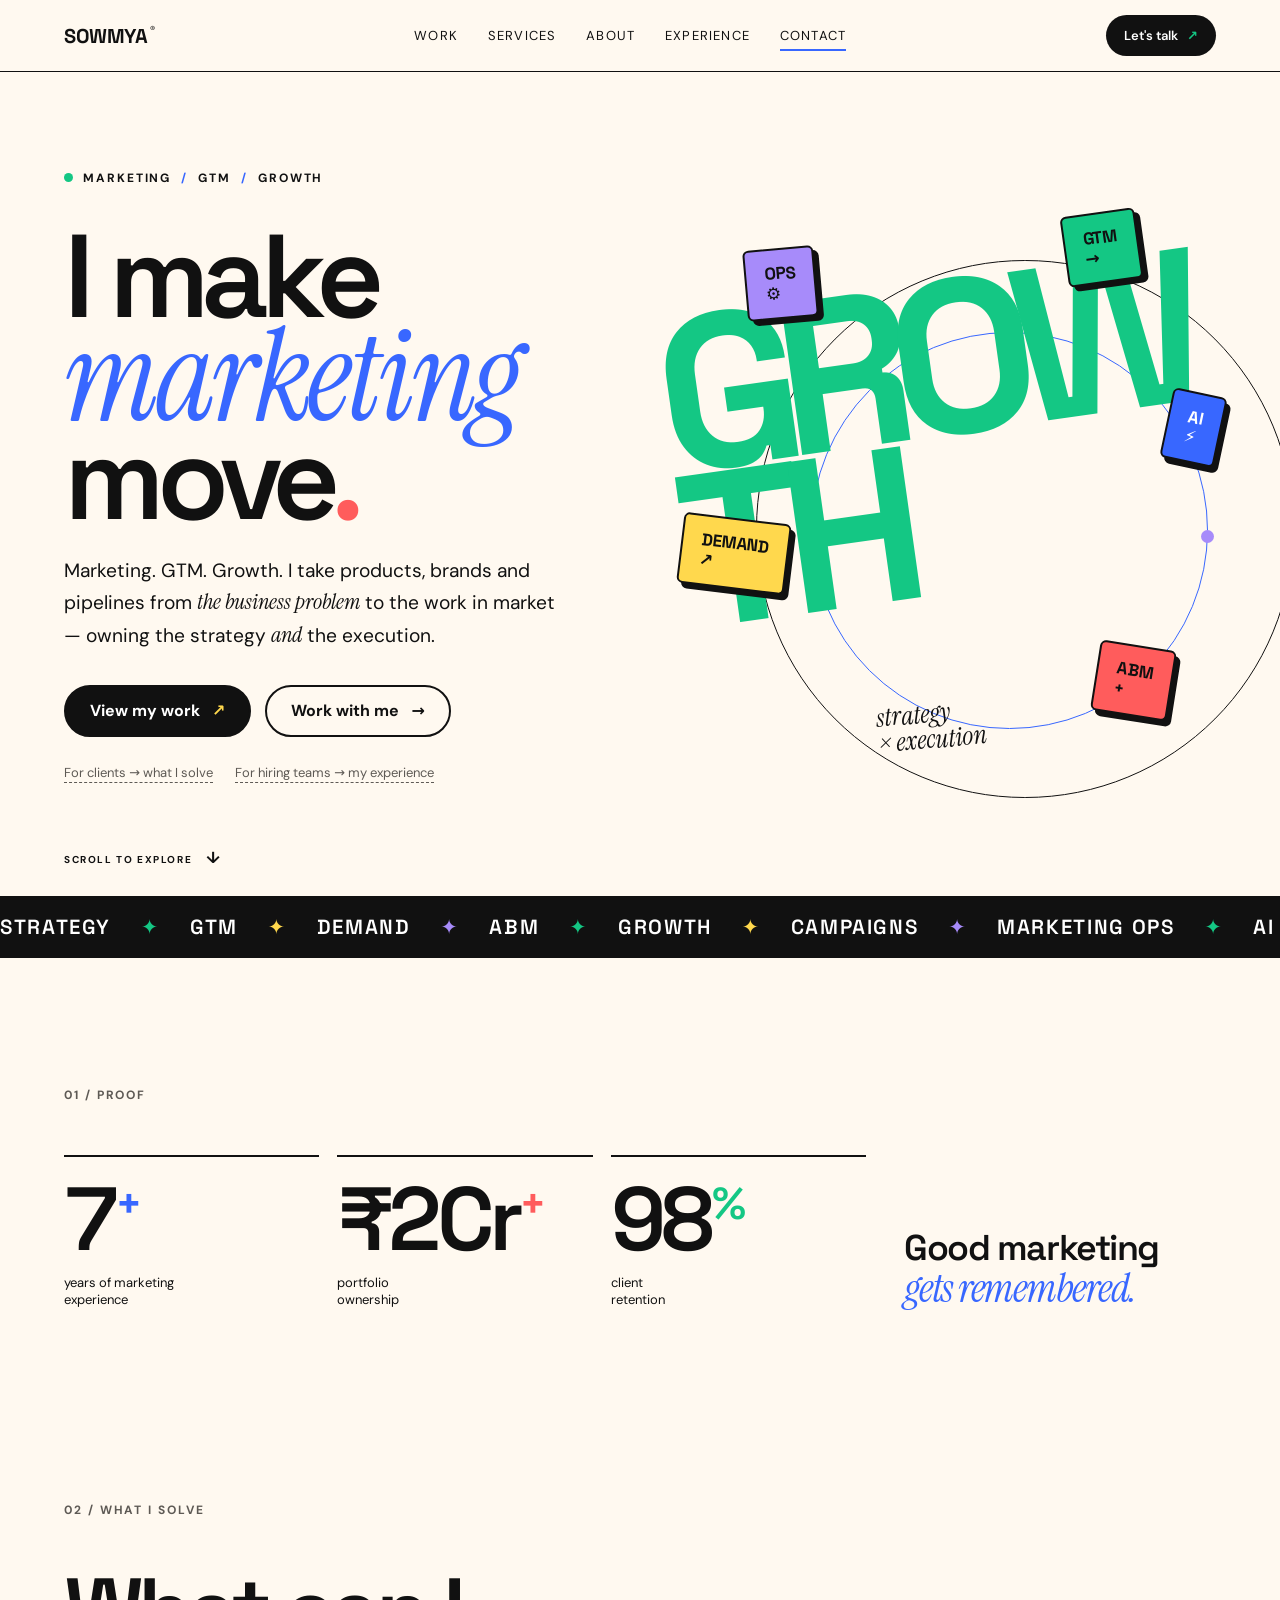
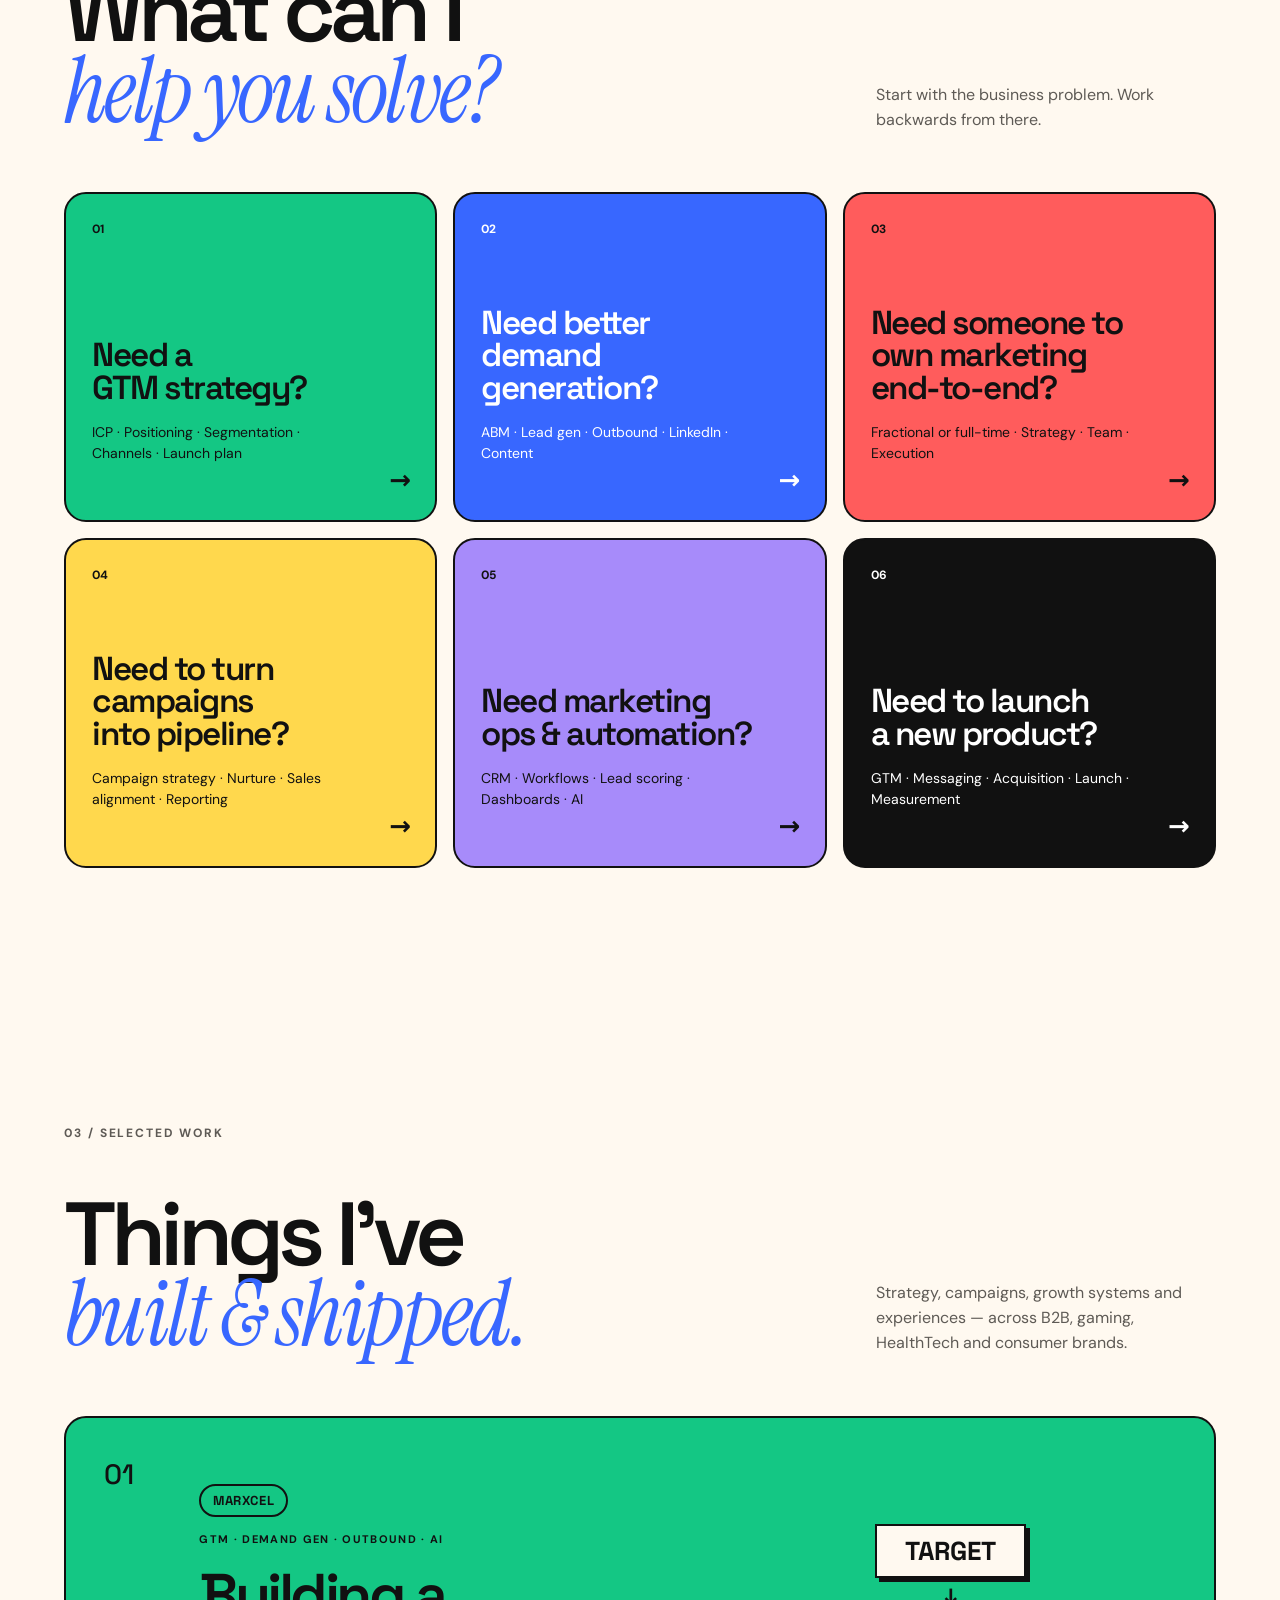
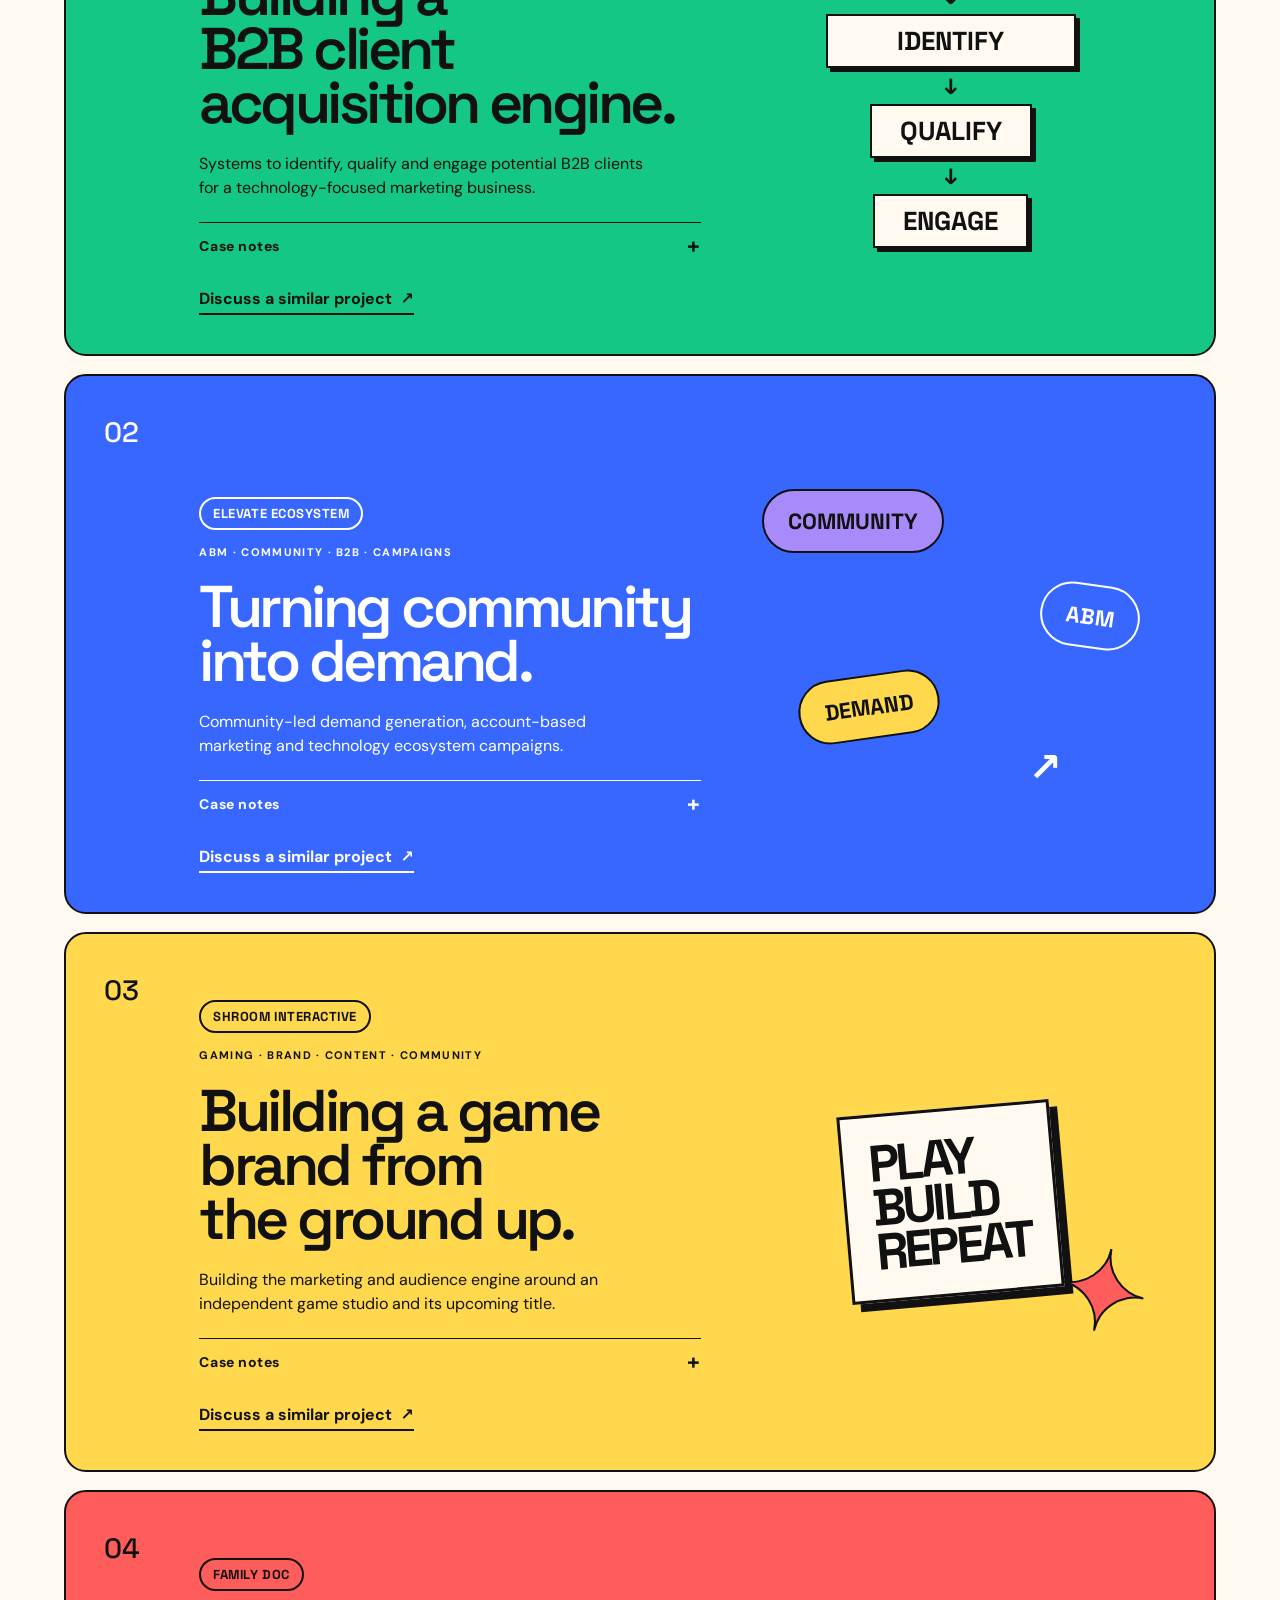
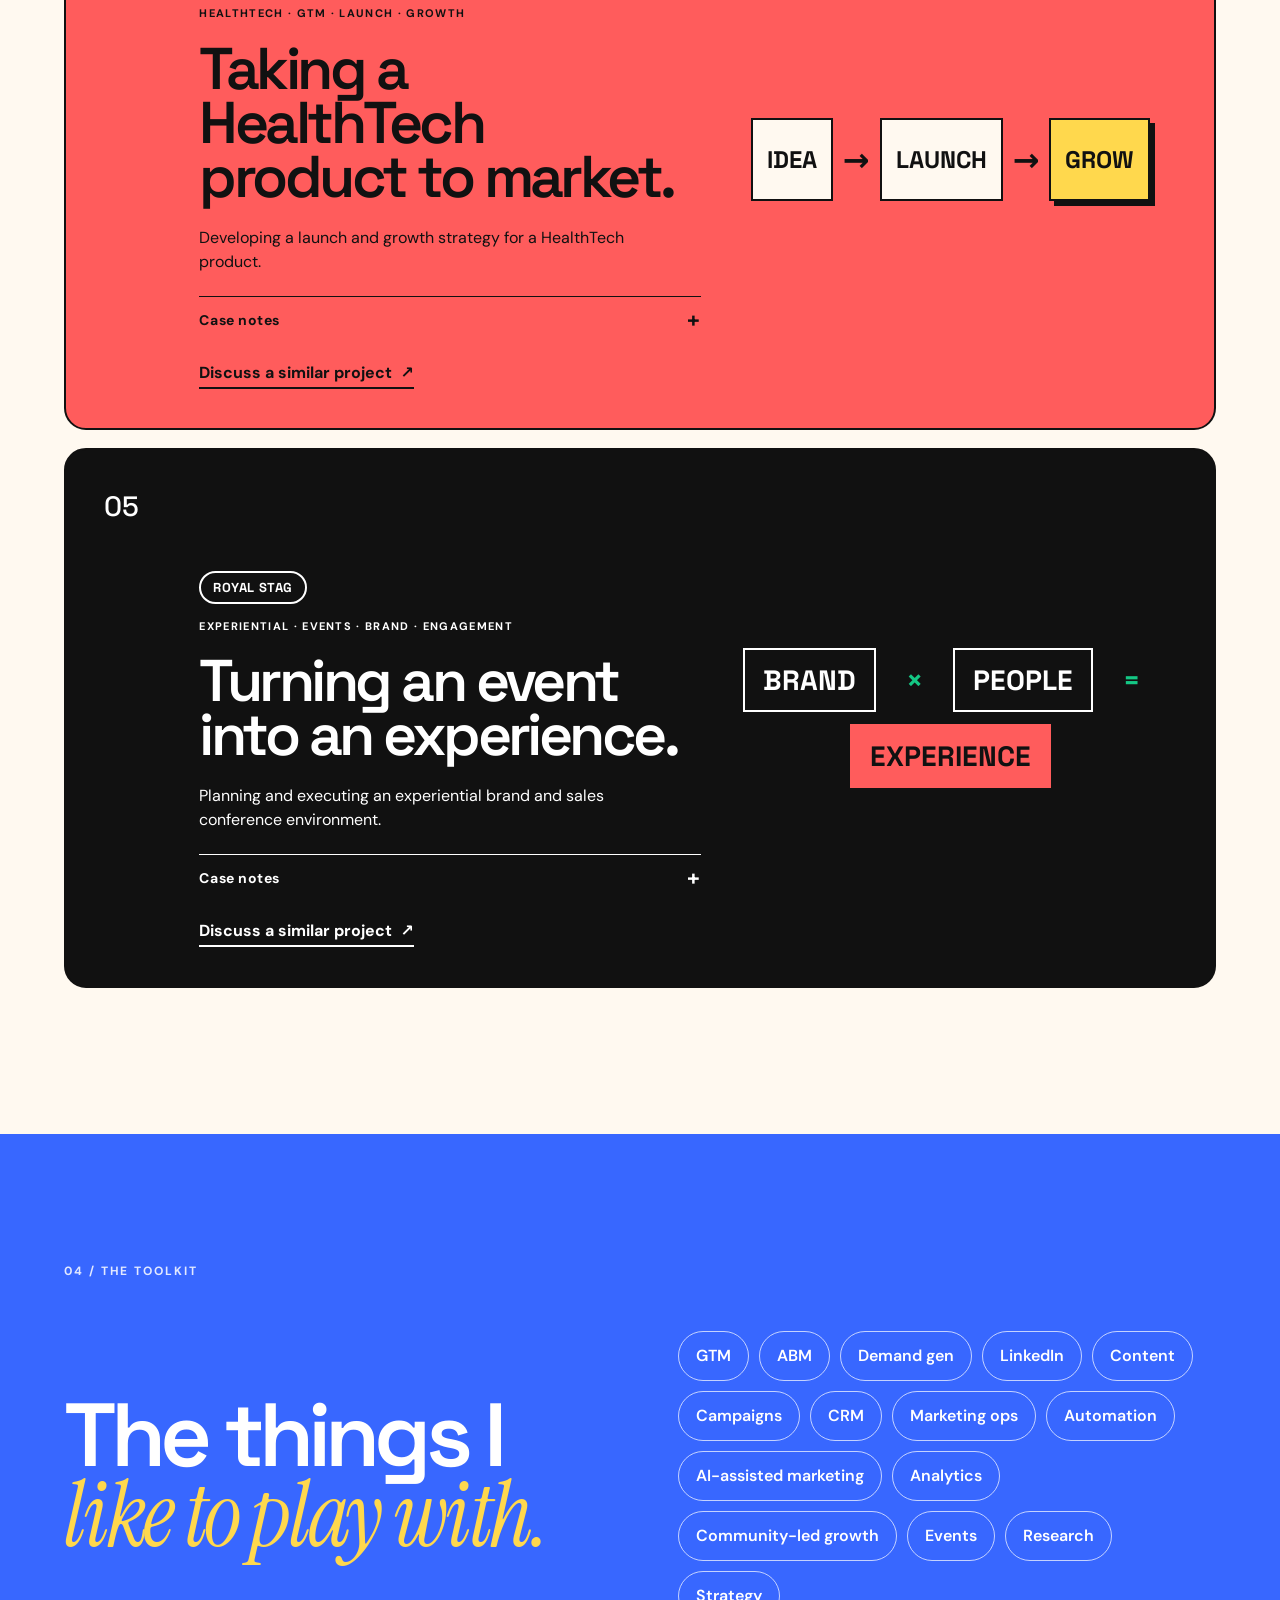
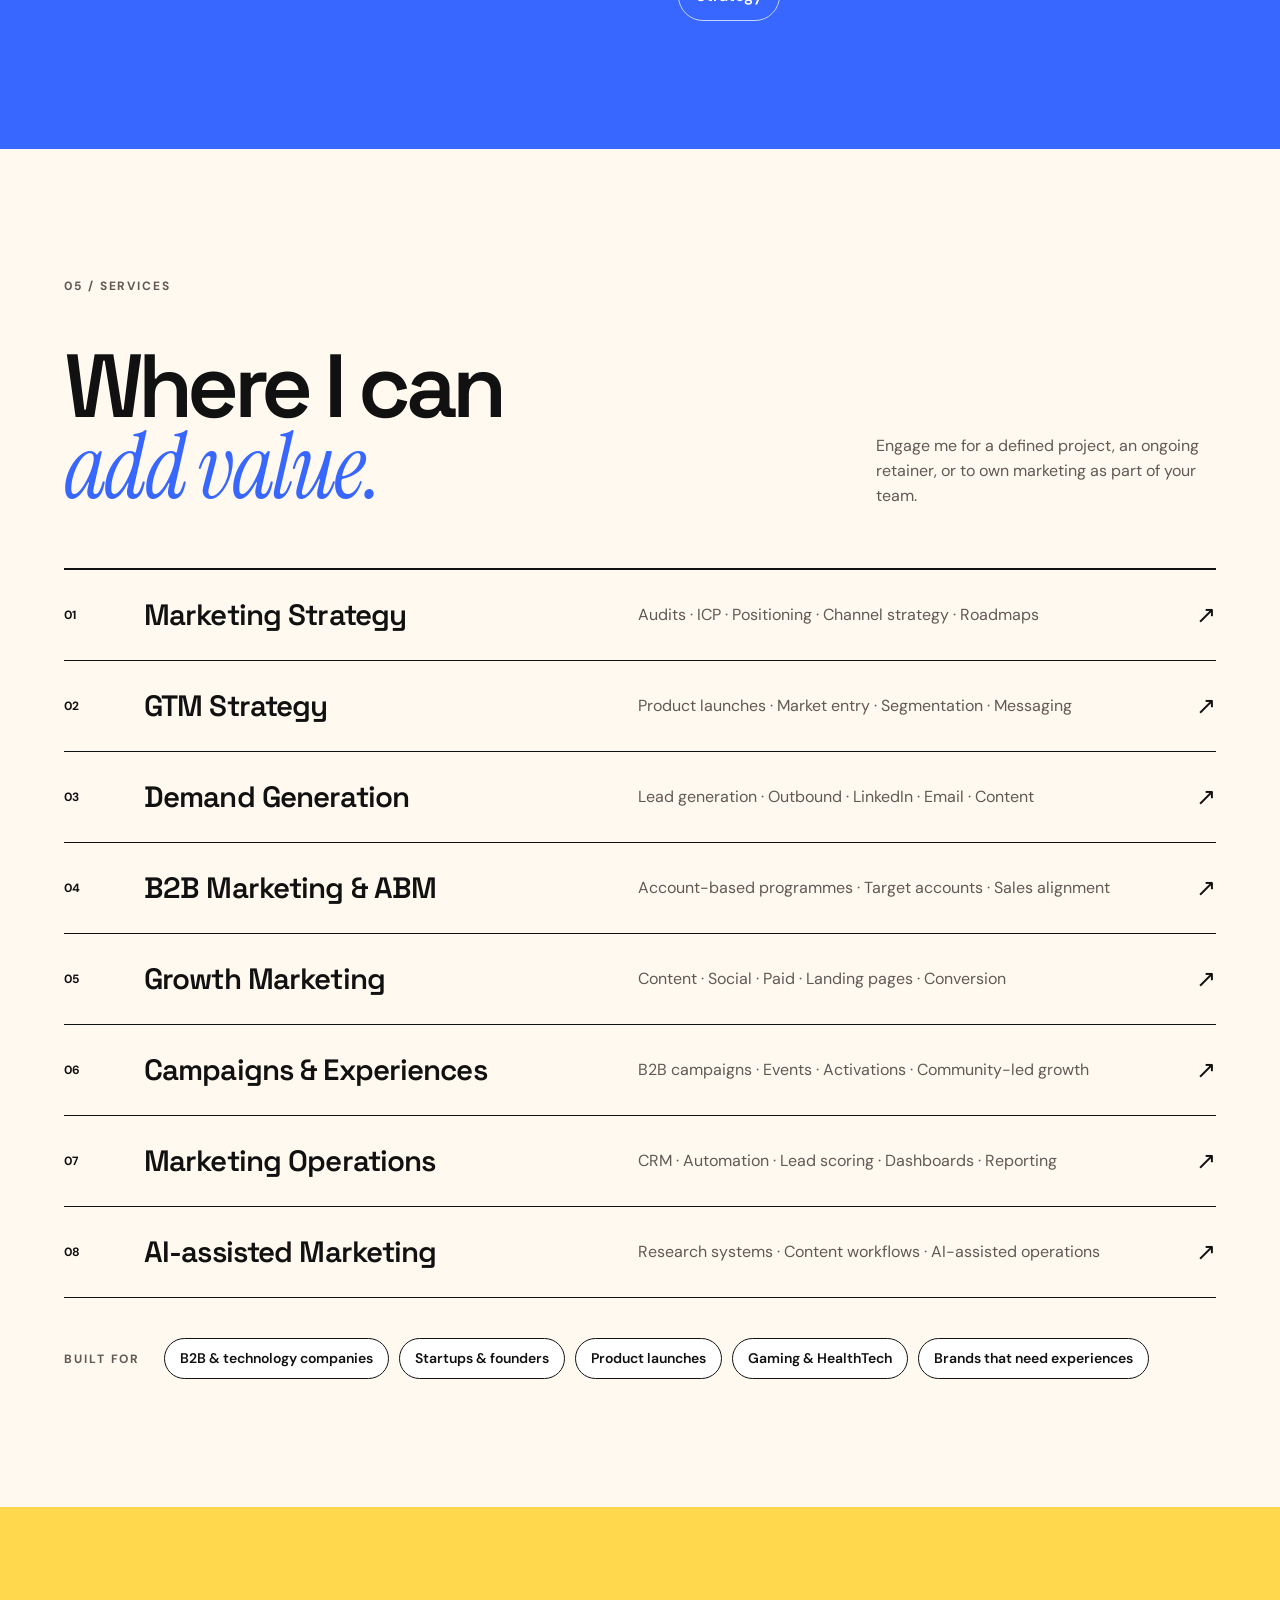
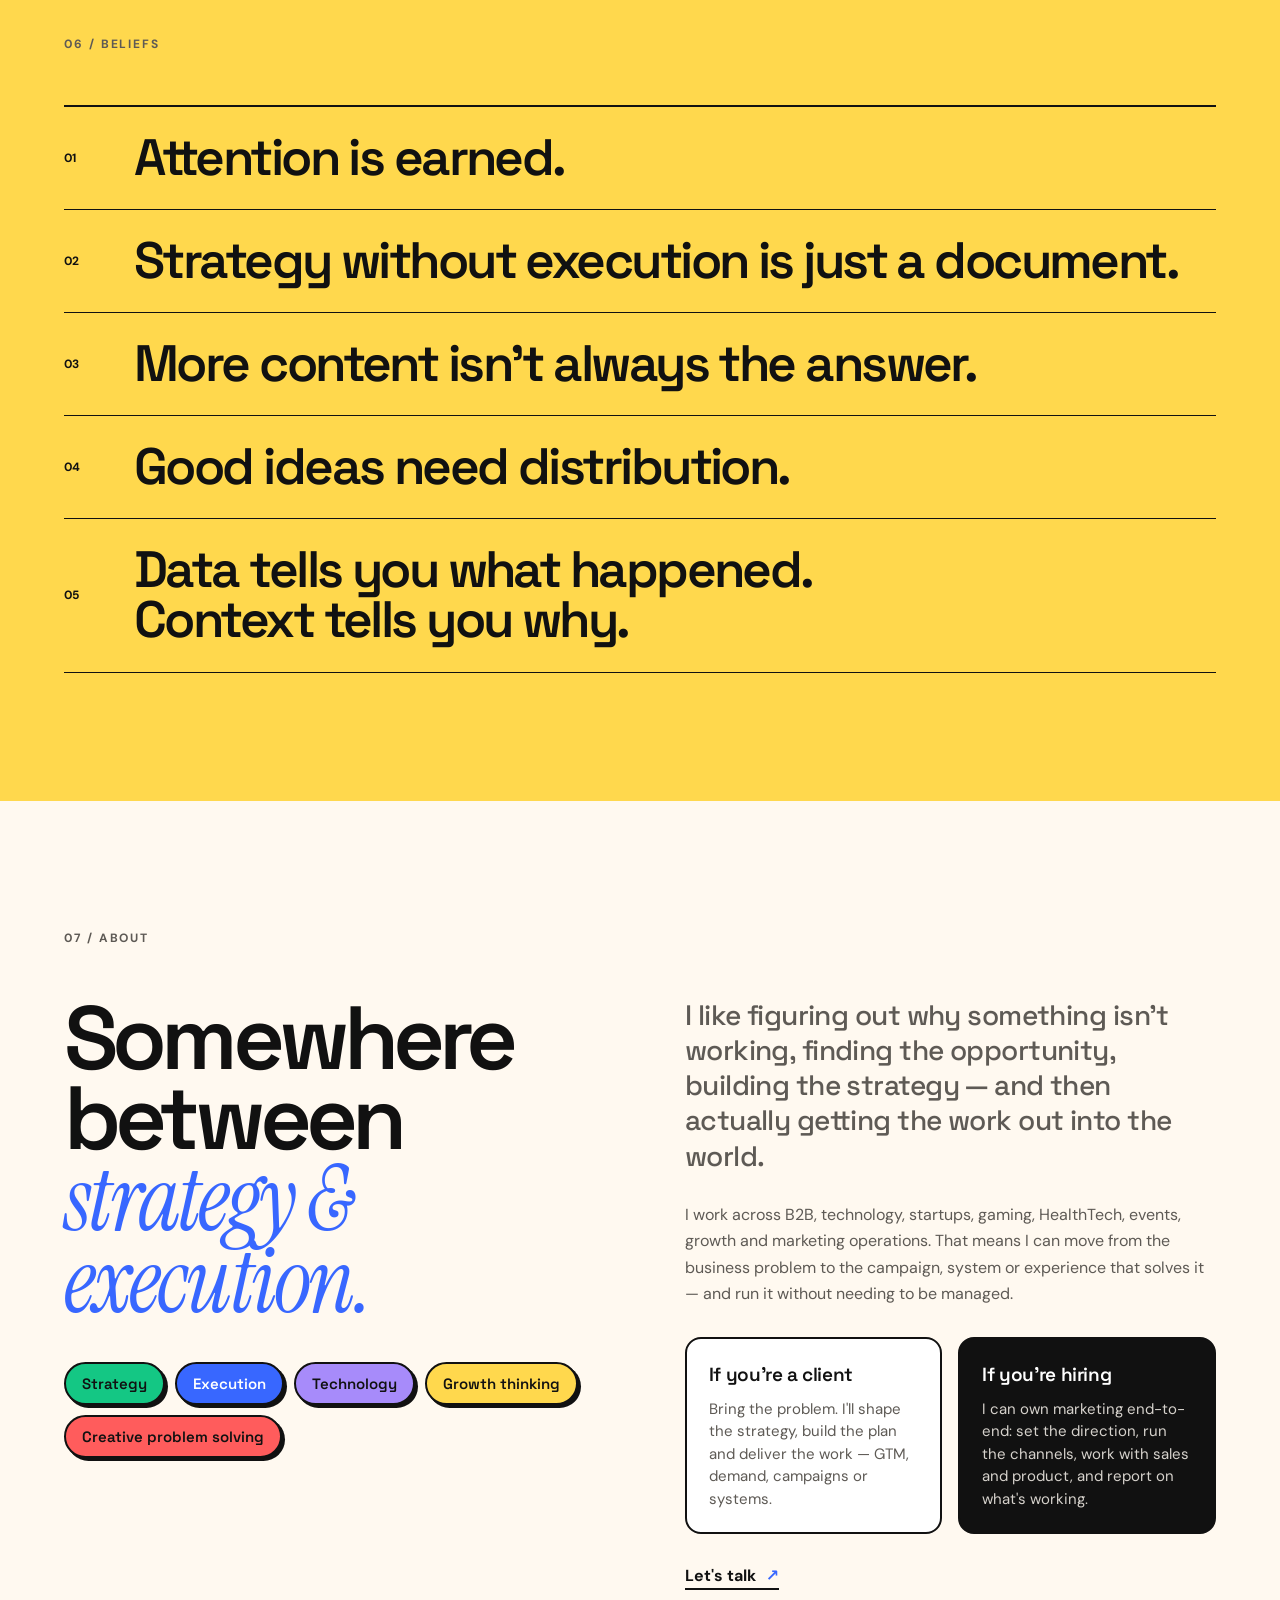
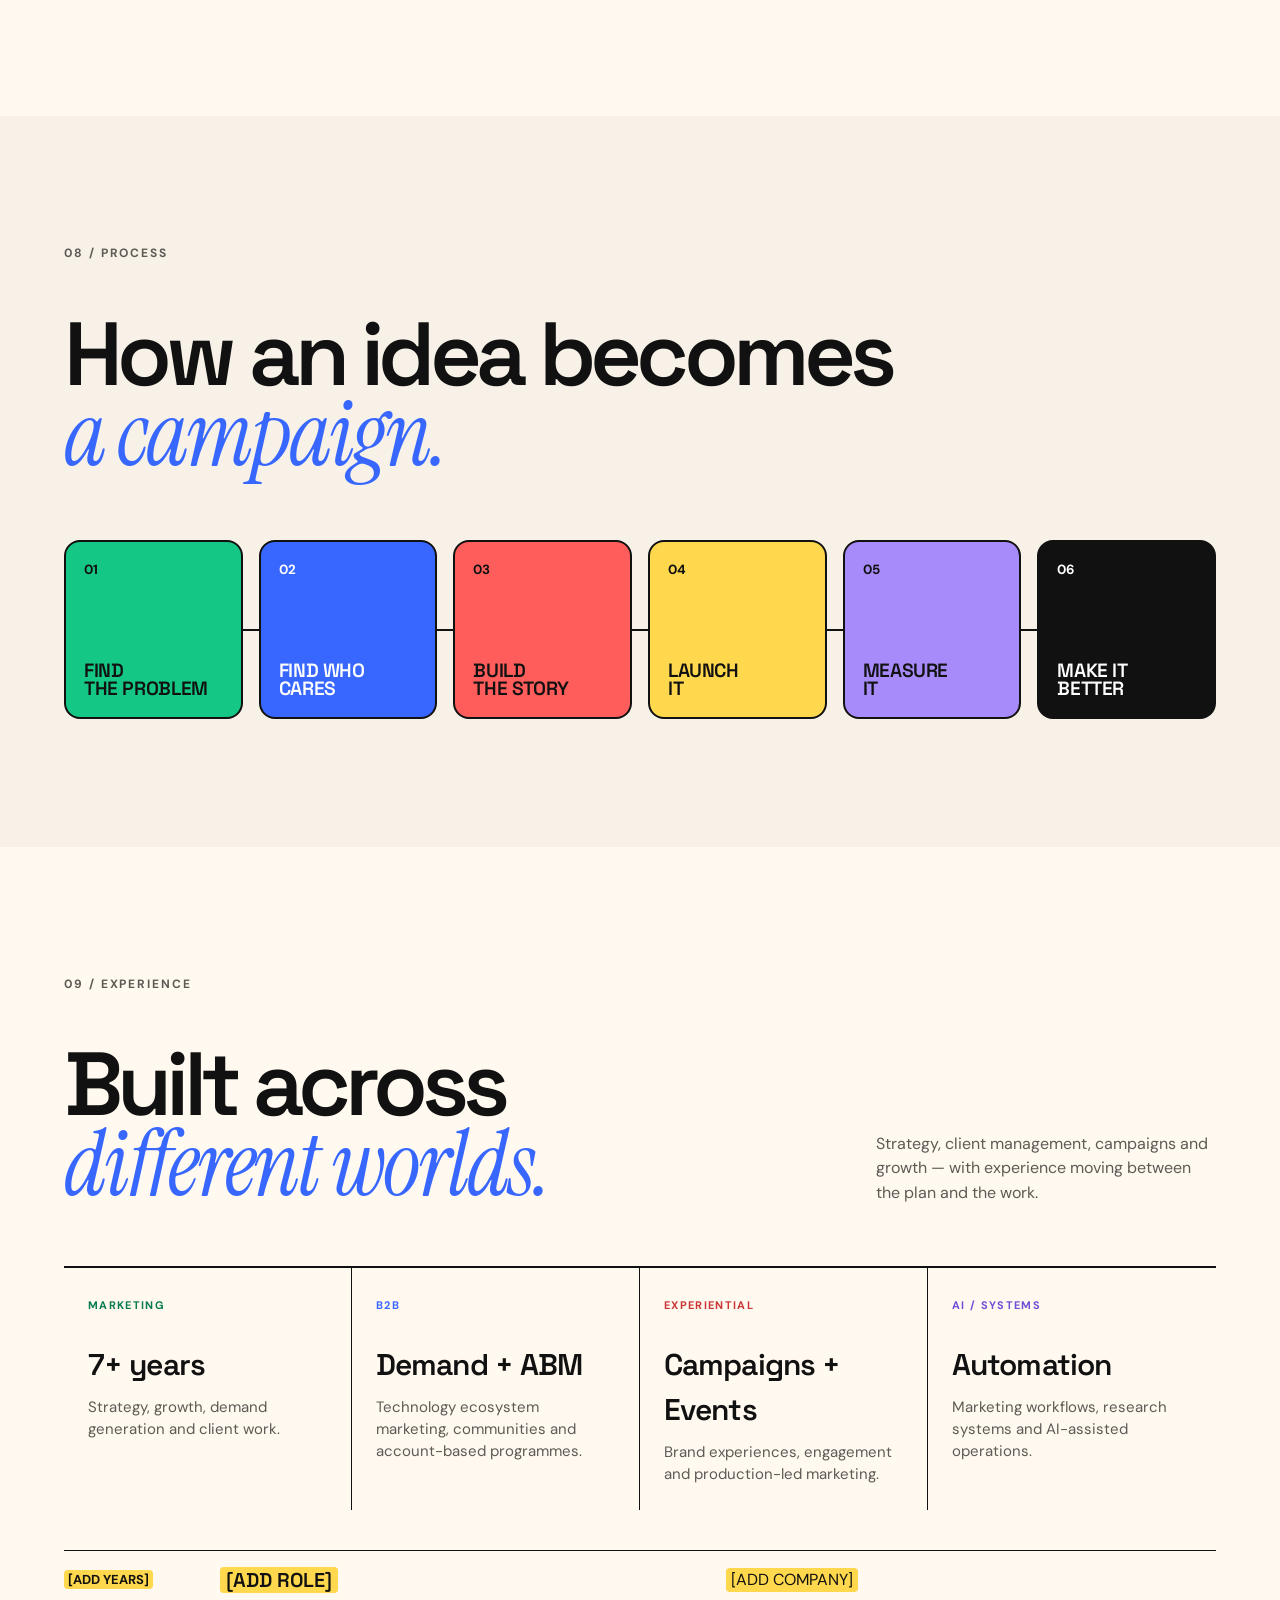
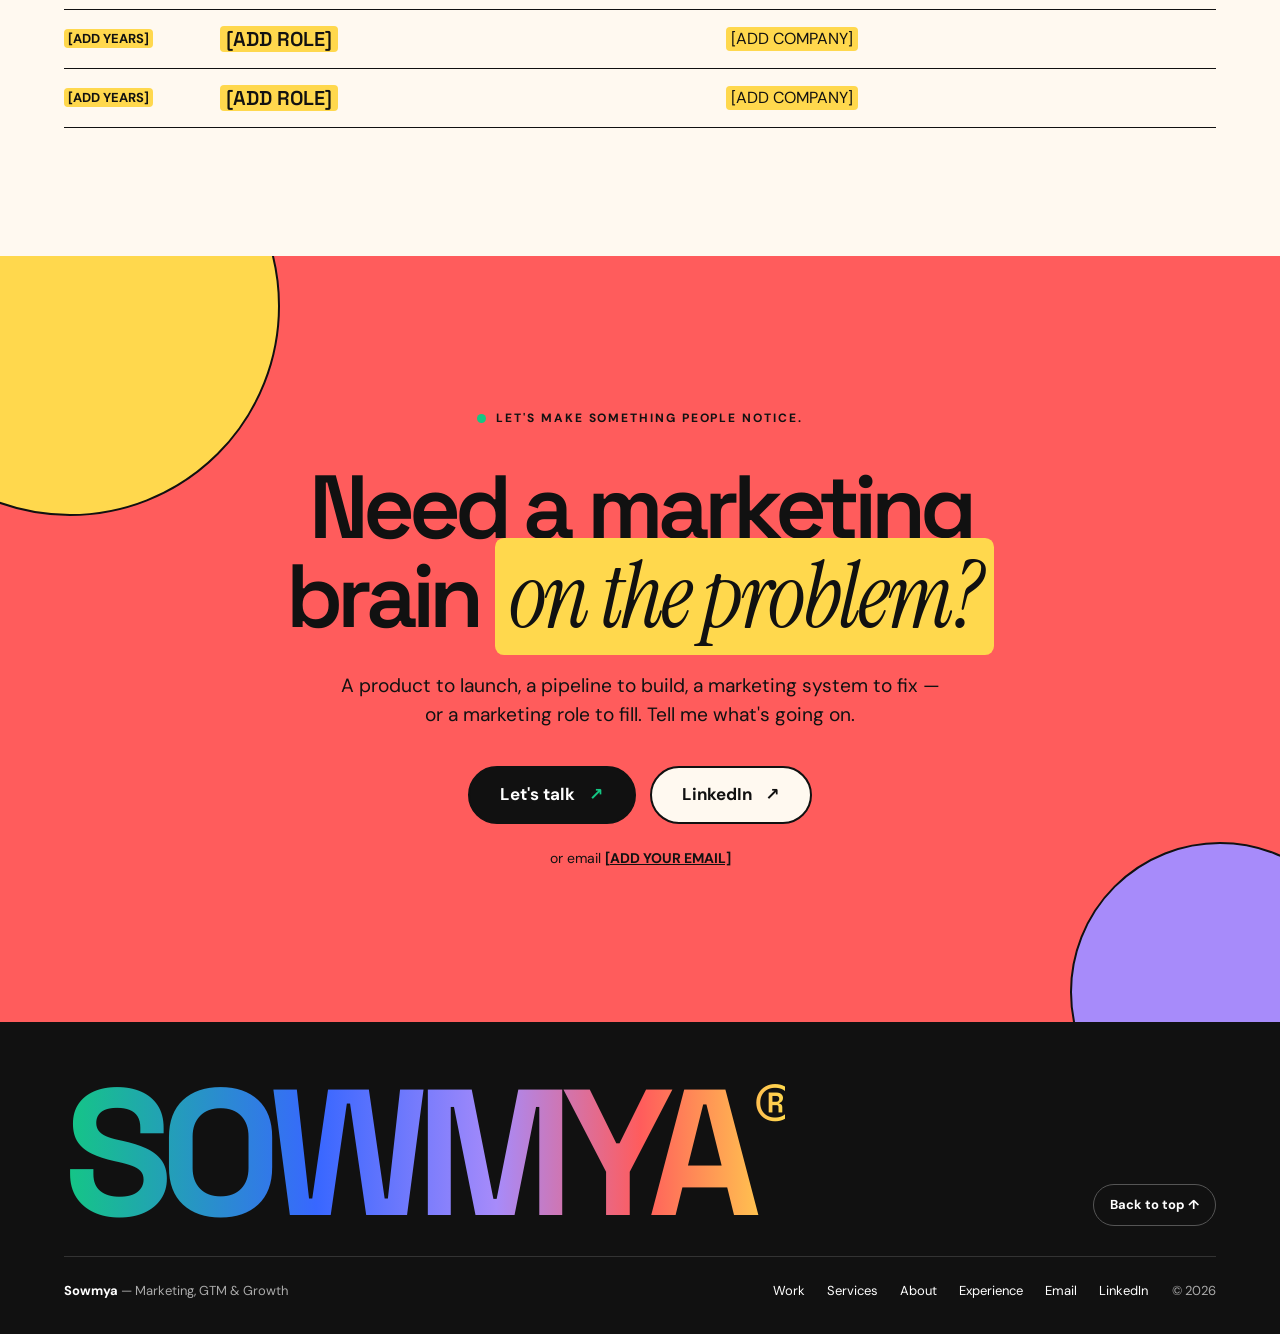
==== index.html @ 8bba1bc4 "Replace inferred case-study notes with verification placeholders Problem, role, strategy, execution " ====
<!doctype html>
<html lang="en">
<head>
<meta charset="utf-8">
<meta name="viewport" content="width=device-width,initial-scale=1">

<!-- ============================================================
     SEO — replace YOURDOMAIN.com with your real domain everywhere
     (also in robots.txt, sitemap.xml and CNAME).
     ============================================================ -->
<title>Sowmya — Marketing, GTM &amp; Growth</title>
<meta name="description" content="Sowmya — Marketing, GTM & Growth. Marketing strategy, go-to-market, demand generation, ABM, campaigns and marketing operations — owned from strategy to execution.">
<link rel="canonical" href="https://YOURDOMAIN.com/">
<meta name="robots" content="index, follow">
<meta name="author" content="Sowmya">
<meta name="theme-color" content="#FFF9F0">

<!-- Open Graph (LinkedIn, WhatsApp, Slack previews) -->
<meta property="og:type" content="website">
<meta property="og:site_name" content="Sowmya — Marketing, GTM & Growth">
<meta property="og:title" content="Sowmya — Marketing, GTM & Growth">
<meta property="og:description" content="I make marketing move. Strategy, GTM, demand generation and growth — from the business problem to the work in market.">
<meta property="og:url" content="https://YOURDOMAIN.com/">
<meta property="og:image" content="https://YOURDOMAIN.com/assets/images/og-image.png">
<meta property="og:image:width" content="1200">
<meta property="og:image:height" content="630">
<meta property="og:image:alt" content="Sowmya — Marketing, GTM & Growth. I make marketing move.">
<meta property="og:locale" content="en_IN">

<!-- Twitter / X -->
<meta name="twitter:card" content="summary_large_image">
<meta name="twitter:title" content="Sowmya — Marketing, GTM & Growth">
<meta name="twitter:description" content="I make marketing move. Strategy, GTM, demand generation and growth — from the business problem to the work in market.">
<meta name="twitter:image" content="https://YOURDOMAIN.com/assets/images/og-image.png">

<!-- Icons -->
<link rel="icon" href="assets/icons/favicon.svg" type="image/svg+xml">
<link rel="icon" href="assets/icons/favicon-32.png" sizes="32x32" type="image/png">
<link rel="apple-touch-icon" href="assets/icons/apple-touch-icon.png">

<!-- Self-hosted fonts: preload the two used above the fold -->
<link rel="preload" href="assets/fonts/space-grotesk-latin.woff2" as="font" type="font/woff2" crossorigin>
<link rel="preload" href="assets/fonts/dm-sans-latin.woff2" as="font" type="font/woff2" crossorigin>
<link rel="stylesheet" href="style.css">
</head>
<body>
<a class="skip-link" href="#main">Skip to content</a>
<div class="progress" aria-hidden="true"></div>
<div class="cursor-dot" aria-hidden="true"></div>

<header class="nav" id="top">
  <a class="logo" href="#main" aria-label="Sowmya — back to top">SOWMYA<span>®</span></a>
  <nav class="nav-links" id="nav-links" aria-label="Main">
    <a href="#work">Work</a>
    <a href="#services">Services</a>
    <a href="#about">About</a>
    <a href="#experience">Experience</a>
    <a href="#contact">Contact</a>
    <a class="nav-links-cta" href="#contact">Work with me <span aria-hidden="true">↗</span></a>
  </nav>
  <a class="nav-cta" href="#contact">Let's talk <b aria-hidden="true">↗</b></a>
  <button class="nav-toggle" type="button" aria-expanded="false" aria-controls="nav-links">
    <span class="nav-toggle-label">Menu</span><i aria-hidden="true"></i>
  </button>
</header>

<main id="main">

<!-- ========================= HERO ========================= -->
<section class="hero" aria-labelledby="hero-title">
  <div class="hero-grid">
    <div class="hero-copy">
      <p class="eyebrow"><span class="pulse" aria-hidden="true"></span> MARKETING <i>/</i> GTM <i>/</i> GROWTH</p>
      <h1 id="hero-title">I make<br><em>marketing</em><br>move<span>.</span></h1>
      <p class="hero-sub">Marketing. GTM. Growth. I take products, brands and pipelines from <span class="serif">the business problem</span> to the work in market — owning the strategy <em>and</em> the execution.</p>
      <div class="hero-actions">
        <a class="btn btn-dark" href="#work">View my work <span aria-hidden="true">↗</span></a>
        <a class="btn btn-outline" href="#contact">Work with me <span aria-hidden="true">→</span></a>
      </div>
      <p class="hero-audience">
        <a href="#services">For clients <span aria-hidden="true">→</span> what I solve</a>
        <a href="#experience">For hiring teams <span aria-hidden="true">→</span> my experience</a>
      </p>
    </div>

    <div class="hero-art" aria-hidden="true">
      <div class="orbit orbit-a"></div><div class="orbit orbit-b"></div>
      <div class="hero-word">GROW<br>TH</div>
      <div class="sticker sticker-green" data-depth="18">GTM<br>→</div>
      <div class="sticker sticker-yellow" data-depth="-14">DEMAND<br>↗</div>
      <div class="sticker sticker-coral" data-depth="22">ABM<br>+</div>
      <div class="sticker sticker-blue" data-depth="-20">AI<br>⚡</div>
      <div class="sticker sticker-lavender" data-depth="10">OPS<br>⚙</div>
      <div class="hero-note">strategy<br>× execution</div>
    </div>
  </div>
  <a class="scroll-note" href="#proof">SCROLL TO EXPLORE <span aria-hidden="true">↓</span></a>
</section>

<div class="ticker" aria-hidden="true">
  <div class="ticker-track">
    <span>STRATEGY</span><i>✦</i><span>GTM</span><i>✦</i><span>DEMAND</span><i>✦</i><span>ABM</span><i>✦</i><span>GROWTH</span><i>✦</i><span>CAMPAIGNS</span><i>✦</i><span>MARKETING OPS</span><i>✦</i><span>AI</span><i>✦</i><span>COMMUNITY</span><i>✦</i><span>EVENTS</span><i>✦</i>
    <span>STRATEGY</span><i>✦</i><span>GTM</span><i>✦</i><span>DEMAND</span><i>✦</i><span>ABM</span><i>✦</i><span>GROWTH</span><i>✦</i><span>CAMPAIGNS</span><i>✦</i><span>MARKETING OPS</span><i>✦</i><span>AI</span><i>✦</i><span>COMMUNITY</span><i>✦</i><span>EVENTS</span><i>✦</i>
  </div>
</div>

<!-- ========================= PROOF =========================
     Verified numbers only. Do not add metrics you can't back up. -->
<section class="proof section" id="proof" aria-labelledby="proof-title">
  <p class="section-label">01 / PROOF</p>
  <h2 class="visually-hidden" id="proof-title">Proof</h2>
  <div class="proof-grid">
    <div class="stat"><strong><span data-count="7">7</span><sup>+</sup></strong><span>years of marketing<br>experience</span></div>
    <div class="stat"><strong>₹<span data-count="2">2</span>Cr<sup>+</sup></strong><span>portfolio<br>ownership</span></div>
    <div class="stat"><strong><span data-count="98">98</span><sup>%</sup></strong><span>client<br>retention</span></div>
    <p class="proof-statement">Good marketing<br><em>gets remembered.</em></p>
  </div>
</section>

<!-- ========================= PROBLEMS ========================= -->
<section class="problems section" aria-labelledby="problems-title">
  <p class="section-label">02 / WHAT I SOLVE</p>
  <div class="section-heading">
    <h2 id="problems-title">What can I<br><span>help you solve?</span></h2>
    <p>Start with the business problem. Work backwards from there.</p>
  </div>
  <ul class="problem-grid">
    <li><a class="problem-card green" href="#contact"><small>01</small><h3>Need a GTM strategy?</h3><p>ICP · Positioning · Segmentation · Channels · Launch plan</p><b aria-hidden="true">→</b></a></li>
    <li><a class="problem-card blue" href="#contact"><small>02</small><h3>Need better demand generation?</h3><p>ABM · Lead gen · Outbound · LinkedIn · Content</p><b aria-hidden="true">→</b></a></li>
    <li><a class="problem-card coral" href="#contact"><small>03</small><h3>Need someone to own marketing end-to-end?</h3><p>Fractional or full-time · Strategy · Team · Execution</p><b aria-hidden="true">→</b></a></li>
    <li><a class="problem-card yellow" href="#contact"><small>04</small><h3>Need to turn campaigns into pipeline?</h3><p>Campaign strategy · Nurture · Sales alignment · Reporting</p><b aria-hidden="true">→</b></a></li>
    <li><a class="problem-card lavender" href="#contact"><small>05</small><h3>Need marketing ops &amp; automation?</h3><p>CRM · Workflows · Lead scoring · Dashboards · AI</p><b aria-hidden="true">→</b></a></li>
    <li><a class="problem-card dark" href="#contact"><small>06</small><h3>Need to launch a new product?</h3><p>GTM · Messaging · Acquisition · Launch · Measurement</p><b aria-hidden="true">→</b></a></li>
  </ul>
</section>

<!-- ========================= SELECTED WORK =========================
     Each case uses <details> for the case notes (no extra pages needed).
     Fill every [ADD VERIFIED DETAILS] with real, verified details. Only add outcomes
     you can verify. To add an image, put it in assets/images/ and replace
     the .case-visual block with e.g.:
     <img class="case-img" src="assets/images/marxcel.jpg" alt="Describe the image" width="800" height="600" loading="lazy" decoding="async">
-->
<section class="work section" id="work" aria-labelledby="work-title">
  <p class="section-label">03 / SELECTED WORK</p>
  <div class="section-heading">
    <h2 id="work-title">Things I've<br><span>built &amp; shipped.</span></h2>
    <p>Strategy, campaigns, growth systems and experiences — across B2B, gaming, HealthTech and consumer brands.</p>
  </div>

  <article class="case case-green">
    <div class="case-number">01</div>
    <div class="case-copy">
      <p class="case-client">Marxcel</p>
      <p class="case-tags">GTM · DEMAND GEN · OUTBOUND · AI</p>
      <h3>Building a B2B client acquisition engine.</h3>
      <p>Systems to identify, qualify and engage potential B2B clients for a technology-focused marketing business.</p>
      <details class="case-notes">
        <summary>Case notes <span aria-hidden="true">+</span></summary>
        <dl>
          <dt>Problem</dt><dd class="todo">[ADD VERIFIED DETAILS]</dd>
          <dt>Role</dt><dd class="todo">[ADD VERIFIED DETAILS]</dd>
          <dt>Strategy</dt><dd class="todo">[ADD VERIFIED DETAILS]</dd>
          <dt>Execution</dt><dd class="todo">[ADD VERIFIED DETAILS]</dd>
          <dt>Deliverables</dt><dd class="todo">[ADD VERIFIED DETAILS]</dd>
          <dt>Outcome</dt><dd class="todo">[ADD VERIFIED OUTCOME — or delete this line]</dd>
        </dl>
      </details>
      <a class="case-link" href="#contact">Discuss a similar project <span aria-hidden="true">↗</span></a>
    </div>
    <div class="case-visual funnel" aria-hidden="true"><div>TARGET</div><i>↓</i><div>IDENTIFY</div><i>↓</i><div>QUALIFY</div><i>↓</i><div>ENGAGE</div></div>
  </article>

  <article class="case case-blue">
    <div class="case-number">02</div>
    <div class="case-copy">
      <p class="case-client">Elevate Ecosystem</p>
      <p class="case-tags">ABM · COMMUNITY · B2B · CAMPAIGNS</p>
      <h3>Turning community into demand.</h3>
      <p>Community-led demand generation, account-based marketing and technology ecosystem campaigns.</p>
      <details class="case-notes">
        <summary>Case notes <span aria-hidden="true">+</span></summary>
        <dl>
          <dt>Problem</dt><dd class="todo">[ADD VERIFIED DETAILS]</dd>
          <dt>Role</dt><dd class="todo">[ADD VERIFIED DETAILS]</dd>
          <dt>Strategy</dt><dd class="todo">[ADD VERIFIED DETAILS]</dd>
          <dt>Execution</dt><dd class="todo">[ADD VERIFIED DETAILS]</dd>
          <dt>Deliverables</dt><dd class="todo">[ADD VERIFIED DETAILS]</dd>
          <dt>Outcome</dt><dd class="todo">[ADD VERIFIED OUTCOME — or delete this line]</dd>
        </dl>
      </details>
      <a class="case-link" href="#contact">Discuss a similar project <span aria-hidden="true">↗</span></a>
    </div>
    <div class="case-visual community" aria-hidden="true"><span>COMMUNITY</span><span>ABM</span><span>DEMAND</span><span>↗</span></div>
  </article>

  <article class="case case-yellow">
    <div class="case-number">03</div>
    <div class="case-copy">
      <p class="case-client">Shroom Interactive</p>
      <p class="case-tags">GAMING · BRAND · CONTENT · COMMUNITY</p>
      <h3>Building a game brand from the ground up.</h3>
      <p>Building the marketing and audience engine around an independent game studio and its upcoming title.</p>
      <details class="case-notes">
        <summary>Case notes <span aria-hidden="true">+</span></summary>
        <dl>
          <dt>Problem</dt><dd class="todo">[ADD VERIFIED DETAILS]</dd>
          <dt>Role</dt><dd class="todo">[ADD VERIFIED DETAILS]</dd>
          <dt>Strategy</dt><dd class="todo">[ADD VERIFIED DETAILS]</dd>
          <dt>Execution</dt><dd class="todo">[ADD VERIFIED DETAILS]</dd>
          <dt>Deliverables</dt><dd class="todo">[ADD VERIFIED DETAILS]</dd>
          <dt>Outcome</dt><dd class="todo">[ADD VERIFIED OUTCOME — or delete this line]</dd>
        </dl>
      </details>
      <a class="case-link" href="#contact">Discuss a similar project <span aria-hidden="true">↗</span></a>
    </div>
    <div class="case-visual game-visual" aria-hidden="true"><div class="pixel">PLAY<br>BUILD<br>REPEAT</div><div class="controller">✦</div></div>
  </article>

  <article class="case case-coral">
    <div class="case-number">04</div>
    <div class="case-copy">
      <p class="case-client">Family Doc</p>
      <p class="case-tags">HEALTHTECH · GTM · LAUNCH · GROWTH</p>
      <h3>Taking a HealthTech product to market.</h3>
      <p>Developing a launch and growth strategy for a HealthTech product.</p>
      <details class="case-notes">
        <summary>Case notes <span aria-hidden="true">+</span></summary>
        <dl>
          <dt>Problem</dt><dd class="todo">[ADD VERIFIED DETAILS]</dd>
          <dt>Role</dt><dd class="todo">[ADD VERIFIED DETAILS]</dd>
          <dt>Strategy</dt><dd class="todo">[ADD VERIFIED DETAILS]</dd>
          <dt>Execution</dt><dd class="todo">[ADD VERIFIED DETAILS]</dd>
          <dt>Deliverables</dt><dd class="todo">[ADD VERIFIED DETAILS]</dd>
          <dt>Outcome</dt><dd class="todo">[ADD VERIFIED OUTCOME — or delete this line]</dd>
        </dl>
      </details>
      <a class="case-link" href="#contact">Discuss a similar project <span aria-hidden="true">↗</span></a>
    </div>
    <div class="case-visual launch" aria-hidden="true"><div>IDEA</div><b>→</b><div>LAUNCH</div><b>→</b><div>GROW</div></div>
  </article>

  <article class="case case-dark">
    <div class="case-number">05</div>
    <div class="case-copy">
      <p class="case-client">Royal Stag</p>
      <p class="case-tags">EXPERIENTIAL · EVENTS · BRAND · ENGAGEMENT</p>
      <h3>Turning an event into an experience.</h3>
      <p>Planning and executing an experiential brand and sales conference environment.</p>
      <details class="case-notes">
        <summary>Case notes <span aria-hidden="true">+</span></summary>
        <dl>
          <dt>Problem</dt><dd class="todo">[ADD VERIFIED DETAILS]</dd>
          <dt>Role</dt><dd class="todo">[ADD VERIFIED DETAILS]</dd>
          <dt>Strategy</dt><dd class="todo">[ADD VERIFIED DETAILS]</dd>
          <dt>Execution</dt><dd class="todo">[ADD VERIFIED DETAILS]</dd>
          <dt>Deliverables</dt><dd class="todo">[ADD VERIFIED DETAILS]</dd>
          <dt>Outcome</dt><dd class="todo">[ADD VERIFIED OUTCOME — or delete this line]</dd>
        </dl>
      </details>
      <a class="case-link" href="#contact">Discuss a similar project <span aria-hidden="true">↗</span></a>
    </div>
    <div class="case-visual event-visual" aria-hidden="true"><div>BRAND</div><div>×</div><div>PEOPLE</div><div>=</div><div>EXPERIENCE</div></div>
  </article>
</section>

<!-- ========================= TOOLKIT ========================= -->
<section class="toolkit section" aria-labelledby="toolkit-title">
  <p class="section-label">04 / THE TOOLKIT</p>
  <div class="toolkit-wrap">
    <h2 id="toolkit-title">The things I<br><span>like to play with.</span></h2>
    <ul class="tags">
      <li>GTM</li><li>ABM</li><li>Demand gen</li><li>LinkedIn</li><li>Content</li><li>Campaigns</li><li>CRM</li><li>Marketing ops</li><li>Automation</li><li>AI-assisted marketing</li><li>Analytics</li><li>Community-led growth</li><li>Events</li><li>Research</li><li>Strategy</li>
    </ul>
  </div>
</section>

<!-- ========================= SERVICES ========================= -->
<section class="services section" id="services" aria-labelledby="services-title">
  <p class="section-label">05 / SERVICES</p>
  <div class="section-heading">
    <h2 id="services-title">Where I can<br><span>add value.</span></h2>
    <p>Engage me for a defined project, an ongoing retainer, or to own marketing as part of your team.</p>
  </div>
  <ul class="service-list">
    <li><a href="#contact"><b>01</b><h3>Marketing Strategy</h3><p>Audits · ICP · Positioning · Channel strategy · Roadmaps</p><span aria-hidden="true">↗</span></a></li>
    <li><a href="#contact"><b>02</b><h3>GTM Strategy</h3><p>Product launches · Market entry · Segmentation · Messaging</p><span aria-hidden="true">↗</span></a></li>
    <li><a href="#contact"><b>03</b><h3>Demand Generation</h3><p>Lead generation · Outbound · LinkedIn · Email · Content</p><span aria-hidden="true">↗</span></a></li>
    <li><a href="#contact"><b>04</b><h3>B2B Marketing &amp; ABM</h3><p>Account-based programmes · Target accounts · Sales alignment</p><span aria-hidden="true">↗</span></a></li>
    <li><a href="#contact"><b>05</b><h3>Growth Marketing</h3><p>Content · Social · Paid · Landing pages · Conversion</p><span aria-hidden="true">↗</span></a></li>
    <li><a href="#contact"><b>06</b><h3>Campaigns &amp; Experiences</h3><p>B2B campaigns · Events · Activations · Community-led growth</p><span aria-hidden="true">↗</span></a></li>
    <li><a href="#contact"><b>07</b><h3>Marketing Operations</h3><p>CRM · Automation · Lead scoring · Dashboards · Reporting</p><span aria-hidden="true">↗</span></a></li>
    <li><a href="#contact"><b>08</b><h3>AI-assisted Marketing</h3><p>Research systems · Content workflows · AI-assisted operations</p><span aria-hidden="true">↗</span></a></li>
  </ul>
  <div class="built-for">
    <h3>Built for</h3>
    <ul>
      <li>B2B &amp; technology companies</li>
      <li>Startups &amp; founders</li>
      <li>Product launches</li>
      <li>Gaming &amp; HealthTech</li>
      <li>Brands that need experiences</li>
    </ul>
  </div>
</section>

<!-- ========================= BELIEFS ========================= -->
<section class="beliefs section" aria-labelledby="beliefs-title">
  <div class="beliefs-inner">
    <p class="section-label">06 / BELIEFS</p>
    <h2 class="visually-hidden" id="beliefs-title">What I believe about marketing</h2>
    <ol class="belief-list">
      <li><span>01</span><h3>Attention is earned.</h3></li>
      <li><span>02</span><h3>Strategy without execution is just a document.</h3></li>
      <li><span>03</span><h3>More content isn't always the answer.</h3></li>
      <li><span>04</span><h3>Good ideas need distribution.</h3></li>
      <li><span>05</span><h3>Data tells you what happened. Context tells you why.</h3></li>
    </ol>
  </div>
</section>

<!-- ========================= ABOUT ========================= -->
<section class="about section" id="about" aria-labelledby="about-title">
  <p class="section-label">07 / ABOUT</p>
  <div class="about-grid">
    <div>
      <h2 id="about-title">Somewhere between<br><span>strategy &amp; execution.</span></h2>
      <ul class="pillars" aria-label="What I bring">
        <li class="p-green">Strategy</li><li class="p-blue">Execution</li><li class="p-lavender">Technology</li><li class="p-yellow">Growth thinking</li><li class="p-coral">Creative problem solving</li>
      </ul>
    </div>
    <div class="about-copy">
      <p class="big">I like figuring out why something isn't working, finding the opportunity, building the strategy — and then actually getting the work out into the world.</p>
      <p>I work across B2B, technology, startups, gaming, HealthTech, events, growth and marketing operations. That means I can move from the business problem to the campaign, system or experience that solves it — and run it without needing to be managed.</p>
      <div class="audience">
        <div>
          <h3>If you're a client</h3>
          <p>Bring the problem. I'll shape the strategy, build the plan and deliver the work — GTM, demand, campaigns or systems.</p>
        </div>
        <div>
          <h3>If you're hiring</h3>
          <p>I can own marketing end-to-end: set the direction, run the channels, work with sales and product, and report on what's working.</p>
        </div>
      </div>
      <a class="text-link" href="#contact">Let's talk <span aria-hidden="true">↗</span></a>
    </div>
  </div>
</section>

<!-- ========================= PROCESS ========================= -->
<section class="process section" aria-labelledby="process-title">
  <div class="process-inner">
    <p class="section-label">08 / PROCESS</p>
    <h2 id="process-title">How an idea becomes<br><span>a campaign.</span></h2>
    <ol class="process-track">
      <li><small>01</small><strong>FIND<br>THE PROBLEM</strong></li>
      <li><small>02</small><strong>FIND WHO<br>CARES</strong></li>
      <li><small>03</small><strong>BUILD<br>THE STORY</strong></li>
      <li><small>04</small><strong>LAUNCH<br>IT</strong></li>
      <li><small>05</small><strong>MEASURE<br>IT</strong></li>
      <li><small>06</small><strong>MAKE IT<br>BETTER</strong></li>
    </ol>
  </div>
</section>

<!-- ========================= EXPERIENCE =========================
     Add real roles in the .roles list below. Don't invent titles or companies. -->
<section class="experience section" id="experience" aria-labelledby="experience-title">
  <p class="section-label">09 / EXPERIENCE</p>
  <div class="section-heading">
    <h2 id="experience-title">Built across<br><span>different worlds.</span></h2>
    <p>Strategy, client management, campaigns and growth — with experience moving between the plan and the work.</p>
  </div>
  <div class="timeline">
    <div><span>MARKETING</span><h3>7+ years</h3><p>Strategy, growth, demand generation and client work.</p></div>
    <div><span>B2B</span><h3>Demand + ABM</h3><p>Technology ecosystem marketing, communities and account-based programmes.</p></div>
    <div><span>EXPERIENTIAL</span><h3>Campaigns + Events</h3><p>Brand experiences, engagement and production-led marketing.</p></div>
    <div><span>AI / SYSTEMS</span><h3>Automation</h3><p>Marketing workflows, research systems and AI-assisted operations.</p></div>
  </div>
  <ol class="roles" aria-label="Roles">
    <li><span class="todo">[ADD YEARS]</span><strong class="todo">[ADD ROLE]</strong><em class="todo">[ADD COMPANY]</em></li>
    <li><span class="todo">[ADD YEARS]</span><strong class="todo">[ADD ROLE]</strong><em class="todo">[ADD COMPANY]</em></li>
    <li><span class="todo">[ADD YEARS]</span><strong class="todo">[ADD ROLE]</strong><em class="todo">[ADD COMPANY]</em></li>
  </ol>
</section>

<!-- ========================= CTA =========================
     CONTACT DETAILS: replace ADD-YOUR-EMAIL (3 places) and ADD-YOUR-LINKEDIN (2 places)
     here AND in the footer below. -->
<section class="cta section" id="contact" aria-labelledby="contact-title">
  <div class="cta-inner">
    <p class="eyebrow dark-eyebrow"><span class="pulse" aria-hidden="true"></span> LET'S MAKE SOMETHING PEOPLE NOTICE.</p>
    <h2 id="contact-title">Need a marketing brain <em>on the problem?</em></h2>
    <p class="cta-sub">A product to launch, a pipeline to build, a marketing system to fix — or a marketing role to fill. Tell me what's going on.</p>
    <div class="cta-actions">
      <a class="cta-button" href="mailto:ADD-YOUR-EMAIL?subject=Let's%20talk%20marketing">Let's talk <span aria-hidden="true">↗</span></a>
      <a class="cta-secondary" href="https://www.linkedin.com/in/ADD-YOUR-LINKEDIN" rel="noopener">LinkedIn <span aria-hidden="true">↗</span></a>
    </div>
    <p class="cta-email">or email <a href="mailto:ADD-YOUR-EMAIL">[ADD YOUR EMAIL]</a></p>
  </div>
</section>
</main>

<footer class="footer">
  <div class="footer-top">
    <a class="footer-mark" href="#main">SOWMYA<span>®</span></a>
    <a class="back-top" href="#main">Back to top <span aria-hidden="true">↑</span></a>
  </div>
  <div class="footer-bottom">
    <p><strong>Sowmya</strong> — Marketing, GTM &amp; Growth</p>
    <nav class="footer-links" aria-label="Footer">
      <a href="#work">Work</a><a href="#services">Services</a><a href="#about">About</a><a href="#experience">Experience</a>
      <a href="mailto:ADD-YOUR-EMAIL">Email</a><a href="https://www.linkedin.com/in/ADD-YOUR-LINKEDIN" rel="noopener">LinkedIn</a>
    </nav>
    <p>© <span class="year">2026</span></p>
  </div>
</footer>
<script src="script.js" defer></script>
</body>
</html>
---- style.css ----
/* ==========================================================================
   Sowmya — Marketing, GTM & Growth
   Plain CSS, no build step. Sections follow the order of index.html.
   ========================================================================== */

/* ---------- Fonts (self-hosted in assets/fonts) ---------- */
@font-face{font-family:"Space Grotesk";font-style:normal;font-weight:400 700;font-display:swap;src:url(assets/fonts/space-grotesk-latin.woff2) format("woff2");unicode-range:U+0000-00FF,U+0131,U+0152-0153,U+02BB-02BC,U+02C6,U+02DA,U+02DC,U+0304,U+0308,U+0329,U+2000-206F,U+20AC,U+2122,U+2191,U+2193,U+2212,U+2215,U+FEFF,U+FFFD}
@font-face{font-family:"Space Grotesk";font-style:normal;font-weight:400 700;font-display:swap;src:url(assets/fonts/space-grotesk-latin-ext.woff2) format("woff2");unicode-range:U+0100-02BA,U+02BD-02C5,U+02C7-02CC,U+02CE-02D7,U+02DD-02FF,U+0304,U+0308,U+0329,U+1D00-1DBF,U+1E00-1E9F,U+1EF2-1EFF,U+2020,U+20A0-20AB,U+20AD-20C0,U+2113,U+2C60-2C7F,U+A720-A7FF}
@font-face{font-family:"DM Sans";font-style:normal;font-weight:400 700;font-display:swap;src:url(assets/fonts/dm-sans-latin.woff2) format("woff2");unicode-range:U+0000-00FF,U+0131,U+0152-0153,U+02BB-02BC,U+02C6,U+02DA,U+02DC,U+0304,U+0308,U+0329,U+2000-206F,U+20AC,U+2122,U+2191,U+2193,U+2212,U+2215,U+FEFF,U+FFFD}
@font-face{font-family:"DM Sans";font-style:normal;font-weight:400 700;font-display:swap;src:url(assets/fonts/dm-sans-latin-ext.woff2) format("woff2");unicode-range:U+0100-02BA,U+02BD-02C5,U+02C7-02CC,U+02CE-02D7,U+02DD-02FF,U+0304,U+0308,U+0329,U+1D00-1DBF,U+1E00-1E9F,U+1EF2-1EFF,U+2020,U+20A0-20AB,U+20AD-20C0,U+2113,U+2C60-2C7F,U+A720-A7FF}
@font-face{font-family:"Instrument Serif";font-style:italic;font-weight:400;font-display:swap;src:url(assets/fonts/instrument-serif-latin.woff2) format("woff2");unicode-range:U+0000-00FF,U+0131,U+0152-0153,U+02BB-02BC,U+02C6,U+02DA,U+02DC,U+0304,U+0308,U+0329,U+2000-206F,U+20AC,U+2122,U+2191,U+2193,U+2212,U+2215,U+FEFF,U+FFFD}
@font-face{font-family:"Instrument Serif";font-style:italic;font-weight:400;font-display:swap;src:url(assets/fonts/instrument-serif-latin-ext.woff2) format("woff2");unicode-range:U+0100-02BA,U+02BD-02C5,U+02C7-02CC,U+02CE-02D7,U+02DD-02FF,U+0304,U+0308,U+0329,U+1D00-1DBF,U+1E00-1E9F,U+1EF2-1EFF,U+2020,U+20A0-20AB,U+20AD-20C0,U+2113,U+2C60-2C7F,U+A720-A7FF}

/* ---------- Tokens ---------- */
:root{
  --green:#14C784;
  --blue:#3867FF;
  --coral:#FF5C5C;
  --yellow:#FFD84D;
  --lavender:#A78BFA;
  --cream:#FFF9F0;
  --cream-2:#F7F1E7;
  --dark:#111111;
  --muted:#5E5A55;
  --line:#111111;

  --display:"Space Grotesk",system-ui,sans-serif;
  --body:"DM Sans",system-ui,sans-serif;
  --serif:"Instrument Serif",Georgia,serif;

  --gutter:clamp(20px,5vw,72px);
  --nav-h:72px;
  --radius:22px;
  --shadow:6px 6px 0 var(--dark);
  --ease:cubic-bezier(.2,.8,.2,1);
}

/* ---------- Base ---------- */
*,*::before,*::after{box-sizing:border-box}
html{scroll-behavior:smooth;scroll-padding-top:var(--nav-h);-webkit-text-size-adjust:100%}
body{margin:0;background:var(--cream);color:var(--dark);font:400 16px/1.5 var(--body);overflow-x:clip;-webkit-font-smoothing:antialiased}
img{max-width:100%;height:auto;display:block}
a{color:inherit}
h1,h2,h3{font-family:var(--display);font-weight:600;margin:0}
ul,ol{list-style:none;margin:0;padding:0}
::selection{background:var(--yellow);color:var(--dark)}
:focus-visible{outline:3px solid var(--blue);outline-offset:3px;border-radius:4px}
.blue :focus-visible,.case-blue :focus-visible,.toolkit :focus-visible,.dark :focus-visible,.case-dark :focus-visible,.footer :focus-visible{outline-color:var(--yellow)}
.visually-hidden{position:absolute!important;width:1px;height:1px;overflow:hidden;clip:rect(0 0 0 0);white-space:nowrap}
.skip-link{position:fixed;left:16px;top:12px;transform:translateY(-200%);z-index:200;background:var(--dark);color:#fff;padding:12px 18px;border-radius:999px;text-decoration:none;font-weight:700;transition:transform .2s}
.skip-link:focus{transform:none}
.serif{font-family:var(--serif);font-style:italic;font-weight:400;font-size:1.12em;letter-spacing:0}
.todo{background:var(--yellow);color:var(--dark);padding:0 .3em;border-radius:4px;font-style:normal}

/* Shared editorial headline style */
.section-heading h2,.about h2,.process h2,.cta h2,.toolkit h2{
  font:600 clamp(46px,7vw,104px)/.9 var(--display);letter-spacing:-.065em
}
.section-heading h2 span,.about h2 span,.process h2 span{color:var(--blue)}
.section-heading h2 span,.about h2 span,.process h2 span,.toolkit h2 span,.cta h2 em,.hero h1 em,.proof-statement em{font-family:var(--serif);font-style:italic;font-weight:400;letter-spacing:-.03em}

/* ---------- Scroll progress + cursor ---------- */
.progress{position:fixed;top:0;left:0;height:3px;width:100%;transform-origin:0 50%;transform:scaleX(var(--p,0));background:linear-gradient(90deg,var(--green),var(--blue),var(--lavender),var(--coral),var(--yellow));z-index:120}
.cursor-dot{position:fixed;left:0;top:0;width:14px;height:14px;border-radius:50%;background:var(--green);pointer-events:none;z-index:150;mix-blend-mode:multiply;opacity:0;transform:translate(-50%,-50%);transition:width .25s var(--ease),height .25s var(--ease),background .25s,opacity .2s}
.cursor-dot.on{opacity:1}
.cursor-dot.big{width:54px;height:54px;background:var(--yellow)}

/* ---------- Nav ---------- */
.nav{position:sticky;top:0;z-index:100;height:var(--nav-h);display:flex;align-items:center;justify-content:space-between;gap:20px;padding:0 var(--gutter);background:var(--cream);border-bottom:1px solid var(--line)}
.logo{font:700 20px var(--display);letter-spacing:-.02em;text-decoration:none}
.logo span,.footer-mark span{font-size:.5em;vertical-align:top;margin-left:2px}
.nav-links{display:flex;gap:30px}
.nav-links a{position:relative;font-size:13px;text-transform:uppercase;letter-spacing:.09em;text-decoration:none;padding:6px 0}
.nav-links a::after{content:"";position:absolute;left:0;right:0;bottom:0;height:2px;background:var(--blue);transform:scaleX(0);transform-origin:left;transition:transform .3s var(--ease)}
.nav-links a:hover::after,.nav-links a.active::after{transform:scaleX(1)}
.nav-links .nav-links-cta{display:none}
.nav-cta{background:var(--dark);color:#fff;padding:11px 18px;border-radius:999px;font-size:13px;font-weight:600;text-decoration:none;transition:background .25s,transform .25s var(--ease)}
.nav-cta b{color:var(--green);margin-left:6px;display:inline-block;transition:transform .25s var(--ease)}
.nav-cta:hover{background:var(--blue)}
.nav-cta:hover b{transform:translate(2px,-2px);color:var(--yellow)}
.nav-toggle{display:none}

/* ---------- Buttons ---------- */
.btn{display:inline-flex;align-items:center;gap:12px;min-height:52px;padding:0 24px;border-radius:999px;font-weight:700;text-decoration:none;border:2px solid var(--dark);transition:transform .25s var(--ease),box-shadow .25s var(--ease),background .25s,color .25s}
.btn span{display:inline-block;transition:transform .25s var(--ease)}
.btn:hover{transform:translate(-3px,-3px);box-shadow:var(--shadow)}
.btn:hover span{transform:translate(3px,-3px)}
.btn-dark{background:var(--dark);color:#fff}
.btn-dark span{color:var(--yellow)}
.btn-dark:hover{box-shadow:6px 6px 0 var(--green)}
.btn-outline{background:transparent}
.btn-outline:hover{background:var(--yellow)}
.text-link{font-weight:700;text-decoration:none;border-bottom:2px solid currentColor;padding-bottom:2px}
.text-link span{color:var(--blue);margin-left:6px;display:inline-block;transition:transform .25s var(--ease)}
.text-link:hover span{transform:translate(3px,-3px)}

/* ---------- Hero ---------- */
.hero{position:relative;padding:clamp(40px,5vw,80px) var(--gutter) 80px;overflow:hidden}
.hero-grid{max-width:1400px;margin:auto;display:grid;grid-template-columns:1.05fr .95fr;align-items:center;min-height:min(680px,calc(100svh - var(--nav-h) - 120px))}
.eyebrow{display:flex;align-items:center;gap:10px;margin:0;font-size:12px;font-weight:700;letter-spacing:.16em}
.eyebrow i{font-style:normal;color:var(--blue)}
.pulse{width:9px;height:9px;border-radius:50%;background:var(--green);display:inline-block;box-shadow:0 0 0 0 rgba(20,199,132,.5);animation:pulse 2.2s infinite}
@keyframes pulse{70%{box-shadow:0 0 0 10px rgba(20,199,132,0)}100%{box-shadow:0 0 0 0 rgba(20,199,132,0)}}
.hero h1{font:600 clamp(64px,9.2vw,148px)/.84 var(--display);letter-spacing:-.07em;margin:40px 0 30px}
.hero h1 em{color:var(--blue);font-size:1.08em;line-height:.8}
.hero h1 span{color:var(--coral)}
.hero-sub{font-size:clamp(17px,1.5vw,20px);line-height:1.5;max-width:500px;margin:0}
.hero-sub em{font-family:var(--serif);font-size:1.12em}
.hero-actions{display:flex;flex-wrap:wrap;align-items:center;gap:14px;margin-top:34px}
.hero-audience{display:flex;flex-wrap:wrap;gap:8px 22px;margin:26px 0 0;font-size:13px}
.hero-audience a{text-decoration:none;color:var(--muted);border-bottom:1px dashed currentColor}
.hero-audience a:hover{color:var(--dark)}

.hero-art{position:relative;height:600px}
.hero-word{position:absolute;right:4%;top:18%;font:700 clamp(130px,17vw,280px)/.72 var(--display);letter-spacing:-.11em;color:var(--green);transform:rotate(-8deg);z-index:2}
.orbit{position:absolute;border:1px solid var(--dark);border-radius:50%;left:16%;top:14%;width:min(540px,42vw);aspect-ratio:1;animation:spin 60s linear infinite}
.orbit::after{content:"";position:absolute;top:50%;left:-7px;width:13px;height:13px;border-radius:50%;background:var(--coral)}
.orbit-b{width:min(400px,31vw);left:26%;top:26%;border-color:var(--blue);animation-duration:40s;animation-direction:reverse}
.orbit-b::after{background:var(--lavender);left:auto;right:-7px}
@keyframes spin{to{transform:rotate(360deg)}}
.sticker{position:absolute;z-index:5;padding:14px 18px;border:2px solid var(--dark);border-radius:6px;font:700 17px/1.15 var(--display);box-shadow:5px 5px 0 var(--dark);translate:var(--tx,0) var(--ty,0);transition:translate .6s var(--ease)}
.sticker-green{background:var(--green);top:6%;right:14%;rotate:-8deg;animation:bob 6s ease-in-out infinite}
.sticker-yellow{background:var(--yellow);top:57%;left:2%;rotate:7deg;animation:bob 7s ease-in-out -2s infinite}
.sticker-coral{background:var(--coral);bottom:10%;right:8%;rotate:9deg;animation:bob 6.5s ease-in-out -1s infinite}
.sticker-blue{background:var(--blue);color:#fff;top:36%;right:-1%;rotate:12deg;animation:bob 8s ease-in-out -3s infinite}
.sticker-lavender{background:var(--lavender);top:12%;left:14%;rotate:-5deg;animation:bob 7.5s ease-in-out -4s infinite}
@keyframes bob{50%{transform:translateY(-10px)}}
.hero-note{position:absolute;bottom:4%;left:38%;font:400 26px/1 var(--serif);font-style:italic;transform:rotate(-5deg)}
.scroll-note{position:absolute;bottom:26px;left:var(--gutter);font-size:10px;letter-spacing:.16em;text-decoration:none;font-weight:700}
.scroll-note span{display:inline-block;margin-left:10px;font-size:16px;animation:nudge 1.8s ease-in-out infinite}
@keyframes nudge{50%{transform:translateY(4px)}}

/* ---------- Ticker ---------- */
.ticker{overflow:hidden;background:var(--dark);color:#fff;padding:18px 0}
.ticker-track{display:flex;width:max-content;gap:30px;align-items:center;animation:marquee 40s linear infinite;font:600 clamp(16px,1.6vw,21px) var(--display);letter-spacing:.08em;white-space:nowrap}
.ticker:hover .ticker-track{animation-play-state:paused}
.ticker i{font-style:normal;color:var(--green)}
.ticker i:nth-of-type(3n+2){color:var(--yellow)}
.ticker i:nth-of-type(3n){color:var(--lavender)}
@keyframes marquee{to{transform:translateX(calc(-50% - 15px))}}

/* ---------- Sections ---------- */
.section{padding:clamp(80px,10vw,130px) var(--gutter);max-width:1500px;margin:auto}
.section-label{margin:0 0 clamp(32px,4vw,55px);font-size:12px;font-weight:700;letter-spacing:.16em;color:var(--muted)}
.section-heading{display:flex;justify-content:space-between;align-items:end;gap:40px;margin-bottom:clamp(36px,5vw,60px)}
.section-heading p{max-width:340px;margin:0;line-height:1.55;color:var(--muted)}

/* ---------- Proof ---------- */
.proof{padding-bottom:clamp(40px,5vw,70px)}
.proof-grid{display:grid;grid-template-columns:repeat(3,1fr) 1.3fr;gap:18px;align-items:end}
.stat{border-top:2px solid var(--line);padding-top:22px;display:flex;flex-direction:column}
.stat strong{font:600 clamp(58px,7vw,108px)/.9 var(--display);letter-spacing:-.07em;font-variant-numeric:tabular-nums;white-space:nowrap}
.stat sup{font-size:.5em;vertical-align:top;position:relative;top:.1em;color:var(--blue);margin-left:.03em}
.stat:nth-child(2) sup{color:var(--coral)}
.stat:nth-child(3) sup{color:var(--green)}
.stat>span{font-size:13px;line-height:1.35;margin-top:14px}
.proof-statement{font:600 clamp(28px,2.8vw,40px)/1.02 var(--display);letter-spacing:-.04em;padding-left:20px;margin:0}
.proof-statement em{color:var(--blue);font-size:1.15em}

/* ---------- Problems ---------- */
.problem-grid{display:grid;grid-template-columns:repeat(3,1fr);gap:16px}
.problem-card{display:flex;flex-direction:column;height:100%;min-height:330px;padding:26px;position:relative;text-decoration:none;border-radius:var(--radius);border:2px solid var(--dark);transition:transform .35s var(--ease),box-shadow .35s var(--ease)}
.problem-card:hover,.problem-card:focus-visible{transform:translate(-4px,-6px) rotate(-.8deg);box-shadow:8px 10px 0 var(--dark)}
.problem-card small{font-weight:700;font-size:12px}
.problem-card h3{font:600 clamp(28px,2.6vw,38px)/.98 var(--display);letter-spacing:-.045em;text-wrap:balance;max-width:14ch;margin:auto 0 18px;padding-top:50px}
.problem-card p{font-size:14px;line-height:1.5;max-width:260px;margin:0 0 30px}
.problem-card b{position:absolute;bottom:20px;right:24px;font-size:26px;transition:transform .3s var(--ease)}
.problem-card:hover b{transform:translateX(6px)}
.green{background:var(--green)}
.blue{background:var(--blue);color:#fff}
.coral{background:var(--coral)}
.yellow{background:var(--yellow)}
.lavender{background:var(--lavender)}
.dark{background:var(--dark);color:#fff}
.dark:hover{box-shadow:8px 10px 0 var(--green)!important}

/* ---------- Work / cases ---------- */
.case{position:relative;display:grid;grid-template-columns:70px 1fr 42%;gap:25px;min-height:540px;padding:clamp(24px,3vw,40px);margin-bottom:18px;border-radius:var(--radius);overflow:hidden;border:2px solid var(--dark)}
.case-number{font:500 28px var(--display)}
.case-copy{align-self:end;max-width:600px}
.case-client{display:inline-block;margin:0 0 14px;padding:6px 12px;border:2px solid currentColor;border-radius:999px;font:700 13px var(--display);letter-spacing:.04em;text-transform:uppercase}
.case-tags{font-size:11px;font-weight:700;letter-spacing:.12em;margin:0 0 20px}
.case h3{font:600 clamp(38px,4.6vw,70px)/.92 var(--display);letter-spacing:-.06em;margin:0 0 22px;text-wrap:balance}
.case-copy>p:not([class]){max-width:460px;line-height:1.5;margin:0}
.case-notes{margin-top:22px;max-width:520px;border-top:1px solid currentColor}
.case-notes summary{list-style:none;cursor:pointer;display:flex;justify-content:space-between;align-items:center;padding:12px 0;font-weight:700;font-size:14px;letter-spacing:.04em}
.case-notes summary::-webkit-details-marker{display:none}
.case-notes summary span{font-size:22px;line-height:1;transition:transform .3s var(--ease)}
.case-notes[open] summary span{transform:rotate(45deg)}
.case-notes dl{display:grid;grid-template-columns:110px 1fr;gap:8px 16px;margin:4px 0 8px;font-size:14px;line-height:1.45}
.case-notes dt{font-weight:700;font-size:11px;letter-spacing:.1em;text-transform:uppercase;padding-top:2px}
.case-notes dd{margin:0}
.case-link{display:inline-flex;gap:8px;margin-top:18px;font-weight:700;text-decoration:none;border-bottom:2px solid currentColor;padding-bottom:2px}
.case-link span{transition:transform .25s var(--ease)}
.case-link:hover span{transform:translate(3px,-3px)}
.case-green{background:var(--green)}
.case-blue{background:var(--blue);color:#fff}
.case-yellow{background:var(--yellow)}
.case-coral{background:var(--coral)}
.case-dark{background:var(--dark);color:#fff}
.case-img{align-self:center;width:100%;border-radius:14px;border:2px solid currentColor;object-fit:cover}
.case-visual{align-self:center;justify-self:center;width:100%;height:360px;display:flex;align-items:center;justify-content:center;transition:transform .6s var(--ease)}
.case:hover .case-visual{transform:scale(1.03) rotate(-1deg)}
.funnel{flex-direction:column;font:700 26px var(--display)}
.funnel div{border:2px solid var(--dark);padding:8px 28px;background:var(--cream);box-shadow:4px 4px 0 var(--dark)}
.funnel div:nth-of-type(2){width:88%;text-align:center;max-width:250px}
.funnel i{font-style:normal;font-size:22px;margin:4px 0}
.community{position:relative}
.community span{position:absolute;border:2px solid #fff;border-radius:999px;padding:16px 24px;font:700 22px var(--display)}
.community span:nth-child(1){top:25px;left:8%;background:var(--lavender);color:var(--dark);border-color:var(--dark)}
.community span:nth-child(2){top:120px;right:8%;rotate:8deg}
.community span:nth-child(3){bottom:85px;left:16%;rotate:-8deg;background:var(--yellow);color:var(--dark);border-color:var(--dark)}
.community span:nth-child(4){bottom:15px;right:20%;font-size:40px;border:0}
.game-visual{position:relative}
.pixel{font:700 clamp(40px,4vw,56px)/.86 var(--display);letter-spacing:-.07em;border:3px solid var(--dark);padding:25px;background:var(--cream);box-shadow:8px 8px 0 var(--dark);rotate:-5deg}
.controller{font-size:110px;position:absolute;right:6%;bottom:2%;rotate:12deg;color:var(--coral);-webkit-text-stroke:2px var(--dark)}
.launch{gap:10px;font:700 24px var(--display)}
.launch div{padding:24px 14px;border:2px solid var(--dark);background:var(--cream)}
.launch div:last-child{background:var(--yellow);box-shadow:5px 5px 0 var(--dark)}
.launch b{font-size:32px}
.event-visual{font:700 28px var(--display);gap:12px;flex-wrap:wrap;align-content:center}
.event-visual div{border:2px solid #fff;padding:12px 18px}
.event-visual div:nth-child(2),.event-visual div:nth-child(4){border:0;color:var(--green)}
.event-visual div:last-child{background:var(--coral);color:var(--dark);border-color:var(--coral)}

/* ---------- Toolkit ---------- */
.toolkit{max-width:none;background:var(--blue);color:#fff}
.toolkit>*{max-width:1400px;margin-inline:auto}
.toolkit .section-label{color:rgba(255,255,255,.85)}
.toolkit-wrap{display:grid;grid-template-columns:1fr 1fr;gap:clamp(40px,6vw,80px);align-items:center}
.toolkit h2 span{color:var(--yellow)}
.tags{display:flex;gap:10px;flex-wrap:wrap}
.tags li{padding:12px 17px;border:1.5px solid rgba(255,255,255,.7);border-radius:999px;font-weight:600;transition:background .25s,color .25s,border-color .25s,transform .25s var(--ease)}
.tags li:hover{color:var(--dark);transform:rotate(-3deg) scale(1.04);background:var(--yellow);border-color:var(--yellow)}
.tags li:nth-child(3n+2):hover{background:var(--green);border-color:var(--green)}
.tags li:nth-child(3n):hover{background:var(--lavender);border-color:var(--lavender)}

/* ---------- Services ---------- */
.service-list{border-top:2px solid var(--line)}
.service-list a{display:grid;grid-template-columns:70px 1.1fr 1.2fr 40px;align-items:center;gap:10px;padding:26px 0;border-bottom:1px solid var(--line);text-decoration:none;position:relative;isolation:isolate;transition:padding .35s var(--ease)}
.service-list a::before{content:"";position:absolute;inset:0;z-index:-1;background:var(--row,var(--green));transform:scaleY(0);transform-origin:bottom;transition:transform .35s var(--ease)}
.service-list li:nth-child(4n+2) a{--row:var(--yellow)}
.service-list li:nth-child(4n+3) a{--row:var(--lavender)}
.service-list li:nth-child(4n+4) a{--row:var(--coral)}
.service-list a:hover,.service-list a:focus-visible{padding-left:18px;padding-right:18px}
.service-list a:hover::before,.service-list a:focus-visible::before{transform:scaleY(1)}
.service-list b{font-size:12px}
.service-list h3{font:600 clamp(22px,2.3vw,32px) var(--display);letter-spacing:-.03em}
.service-list p{margin:0;color:var(--muted);transition:color .3s}
.service-list a:hover p{color:var(--dark)}
.service-list span{font-size:24px;text-align:right;transition:transform .3s var(--ease)}
.service-list a:hover span{transform:translate(3px,-3px)}
.built-for{display:flex;flex-wrap:wrap;align-items:center;gap:14px 24px;margin-top:40px}
.built-for h3{font:700 12px var(--body);letter-spacing:.16em;text-transform:uppercase;color:var(--muted)}
.built-for ul{display:flex;flex-wrap:wrap;gap:10px}
.built-for li{padding:9px 15px;border:1.5px solid var(--dark);border-radius:999px;font-size:14px;font-weight:600;background:#fff}

/* ---------- Beliefs ---------- */
.beliefs{max-width:none;background:var(--yellow)}
.beliefs-inner{max-width:1400px;margin:auto}
.belief-list{border-top:2px solid var(--line)}
.belief-list li{display:grid;grid-template-columns:70px 1fr;align-items:center;padding:26px 0;border-bottom:1px solid var(--line);transition:padding .35s var(--ease)}
.belief-list li:hover{padding-left:14px}
.belief-list span{font-size:12px;font-weight:700}
.belief-list h3{font:600 clamp(30px,4vw,60px)/.98 var(--display);letter-spacing:-.05em;text-wrap:balance}

/* ---------- About ---------- */
.about-grid{display:grid;grid-template-columns:1fr 1fr;gap:clamp(40px,7vw,100px)}
.pillars{display:flex;flex-wrap:wrap;gap:10px;margin-top:40px}
.pillars li{padding:10px 16px;border:2px solid var(--dark);border-radius:999px;font:600 15px var(--display);box-shadow:3px 3px 0 var(--dark)}
.p-green{background:var(--green)}.p-blue{background:var(--blue);color:#fff}.p-lavender{background:var(--lavender)}.p-yellow{background:var(--yellow)}.p-coral{background:var(--coral)}
.about-copy .big{font:500 clamp(22px,2.2vw,29px)/1.25 var(--display);letter-spacing:-.02em;margin-top:0}
.about-copy p{line-height:1.65;color:var(--muted)}
.audience{display:grid;grid-template-columns:1fr 1fr;gap:16px;margin:30px 0}
.audience>div{padding:22px;border:2px solid var(--dark);border-radius:16px;background:#fff}
.audience>div:last-child{background:var(--dark);color:#fff}
.audience>div:last-child p{color:#d6d2cc}
.audience h3{font-size:19px;letter-spacing:-.02em;margin-bottom:8px}
.audience p{margin:0;font-size:15px;line-height:1.5}

/* ---------- Process ---------- */
.process{max-width:none;background:var(--cream-2)}
.process-inner{max-width:1400px;margin:auto}
.process-track{counter-reset:step;display:grid;grid-template-columns:repeat(6,1fr);gap:16px;margin-top:clamp(40px,5vw,70px);position:relative}
.process-track::before{content:"";position:absolute;left:0;right:0;top:50%;height:2px;background:var(--dark);z-index:0}
.process-track li{position:relative;z-index:1;aspect-ratio:1;padding:18px;border:2px solid var(--dark);border-radius:16px;display:flex;flex-direction:column;justify-content:space-between;background:var(--green);transition:transform .3s var(--ease),box-shadow .3s var(--ease)}
.process-track li:hover{transform:translateY(-8px) rotate(-2deg);box-shadow:var(--shadow)}
.process-track li:nth-child(2){background:var(--blue);color:#fff}
.process-track li:nth-child(3){background:var(--coral)}
.process-track li:nth-child(4){background:var(--yellow)}
.process-track li:nth-child(5){background:var(--lavender)}
.process-track li:nth-child(6){background:var(--dark);color:#fff}
.process-track small{font-weight:700}
.process-track strong{font:600 clamp(16px,1.5vw,21px)/.95 var(--display);letter-spacing:-.02em}

/* ---------- Experience ---------- */
.timeline{display:grid;grid-template-columns:repeat(4,1fr);border-top:2px solid var(--line)}
.timeline>div{padding:24px;border-right:1px solid var(--line);min-height:200px;transition:background .3s}
.timeline>div:last-child{border-right:0}
.timeline>div:hover{background:#fff}
.timeline span{font-size:11px;font-weight:700;letter-spacing:.12em}
.timeline>div:nth-child(1) span{color:#077a4e}
.timeline>div:nth-child(2) span{color:var(--blue)}
.timeline>div:nth-child(3) span{color:#c93434}
.timeline>div:nth-child(4) span{color:#6d4fd6}
.timeline h3{font-size:30px;letter-spacing:-.03em;margin:26px 0 10px}
.timeline p{color:var(--muted);line-height:1.45;font-size:15px;margin:0}
.roles{margin-top:40px;border-top:1px solid var(--line)}
.roles li{display:grid;grid-template-columns:140px 1fr 1fr;gap:16px;padding:16px 0;border-bottom:1px solid var(--line);align-items:center}
.roles span{font-size:13px;font-weight:700;justify-self:start}
.roles strong{font:600 20px var(--display);justify-self:start}
.roles em{font-style:normal;justify-self:start}

/* ---------- CTA ---------- */
.cta{max-width:none;background:var(--coral);text-align:center;padding:clamp(100px,12vw,160px) var(--gutter);position:relative;overflow:hidden}
.cta::before,.cta::after{content:"";position:absolute;border-radius:50%;border:2px solid var(--dark);pointer-events:none}
.cta::before{width:420px;aspect-ratio:1;left:-140px;top:-160px;background:var(--yellow)}
.cta::after{width:300px;aspect-ratio:1;right:-90px;bottom:-120px;background:var(--lavender)}
.cta-inner{position:relative;z-index:1;max-width:1000px;margin:auto}
.dark-eyebrow{justify-content:center}
.cta h2{margin:40px 0 26px;text-wrap:balance}
.cta h2 em{color:var(--dark);background:var(--yellow);padding:0 .15em;border-radius:.1em;box-decoration-break:clone;-webkit-box-decoration-break:clone;line-height:1.1}
.cta-sub{font-size:clamp(17px,1.5vw,20px);max-width:620px;margin:0 auto 36px;line-height:1.5}
.cta-actions{display:flex;flex-wrap:wrap;justify-content:center;gap:14px}
.cta-button,.cta-secondary{display:inline-flex;align-items:center;gap:14px;min-height:58px;padding:0 30px;border-radius:999px;font-weight:700;font-size:17px;text-decoration:none;border:2px solid var(--dark);transition:transform .25s var(--ease),box-shadow .25s var(--ease),background .25s}
.cta-button{background:var(--dark);color:#fff}
.cta-button span{color:var(--green)}
.cta-secondary{background:var(--cream)}
.cta-button:hover,.cta-secondary:hover{transform:translate(-3px,-3px);box-shadow:var(--shadow)}
.cta-secondary:hover{background:var(--yellow)}
.cta-email{margin:24px 0 0;font-size:14px}
.cta-email a{font-weight:700}

/* ---------- Footer ---------- */
.footer{background:var(--dark);color:#fff;padding:60px var(--gutter) 34px}
.footer-top{display:flex;justify-content:space-between;align-items:end;gap:20px;border-bottom:1px solid #333;padding-bottom:30px}
.footer-mark{font:700 clamp(56px,14vw,210px)/.8 var(--display);letter-spacing:-.07em;text-decoration:none;background:linear-gradient(90deg,var(--green),var(--blue) 35%,var(--lavender) 60%,var(--coral) 80%,var(--yellow));-webkit-background-clip:text;background-clip:text;color:transparent}
.back-top{font-size:13px;font-weight:700;text-decoration:none;white-space:nowrap;padding:10px 16px;border:1px solid #555;border-radius:999px;transition:background .25s,color .25s}
.back-top:hover{background:#fff;color:var(--dark)}
.footer-bottom{display:grid;grid-template-columns:1fr auto auto;gap:24px;align-items:center;padding-top:24px;font-size:13px}
.footer-bottom p{margin:0;color:#aaa}
.footer-bottom strong{color:#fff}
.footer-links{display:flex;flex-wrap:wrap;gap:8px 22px}
.footer-links a{text-decoration:none;color:#fff}
.footer-links a:hover{color:var(--green)}

/* ---------- Reveal on scroll (added by script.js only when motion is OK) ---------- */
.js-reveal .reveal{opacity:0;transform:translateY(28px);transition:opacity .8s var(--ease),transform .8s var(--ease)}
.js-reveal .reveal.in{opacity:1;transform:none}

/* ==========================================================================
   Responsive
   ========================================================================== */
@media (max-width:1100px){
  .nav-links{gap:20px}
  .hero-art{height:520px}
  .proof{padding-bottom:clamp(40px,5vw,70px)}
.proof-grid{grid-template-columns:repeat(3,1fr)}
  .proof-statement{grid-column:1/-1;padding:30px 0 0}
  .problem-grid{grid-template-columns:repeat(2,1fr)}
  .process-track{grid-template-columns:repeat(3,1fr)}
  .process-track::before{display:none}
  .process-track li{aspect-ratio:auto;min-height:150px}
  .case{grid-template-columns:50px 1fr 38%}
  .audience{grid-template-columns:1fr}
}

@media (max-width:900px){
  :root{--nav-h:64px}
  .nav-cta{display:none}
  .nav-toggle{display:inline-flex;align-items:center;gap:10px;min-height:44px;padding:0 16px;border:2px solid var(--dark);border-radius:999px;background:var(--dark);color:#fff;font:700 13px var(--body);letter-spacing:.06em;text-transform:uppercase;cursor:pointer}
  .nav-toggle i{position:relative;width:16px;height:2px;background:currentColor;transition:background .2s}
  .nav-toggle i::before,.nav-toggle i::after{content:"";position:absolute;left:0;width:16px;height:2px;background:currentColor;transition:transform .3s var(--ease)}
  .nav-toggle i::before{top:-5px}.nav-toggle i::after{top:5px}
  .nav-toggle[aria-expanded="true"] i{background:transparent}
  .nav-toggle[aria-expanded="true"] i::before{transform:translateY(5px) rotate(45deg)}
  .nav-toggle[aria-expanded="true"] i::after{transform:translateY(-5px) rotate(-45deg)}
  .nav-links{position:fixed;inset:var(--nav-h) 0 auto 0;height:calc(100dvh - var(--nav-h));flex-direction:column;gap:0;padding:20px var(--gutter) 40px;background:var(--cream);overflow-y:auto;visibility:hidden;opacity:0;transform:translateY(-12px);transition:opacity .3s,transform .3s var(--ease),visibility 0s .3s}
  .nav-links.open{visibility:visible;opacity:1;transform:none;transition:opacity .3s,transform .3s var(--ease)}
  .nav-links a{font:600 clamp(34px,10vw,52px)/1 var(--display);letter-spacing:-.04em;text-transform:none;padding:16px 0;border-bottom:1px solid var(--line)}
  .nav-links a::after{display:none}
  .nav-links .nav-links-cta{display:inline-flex;align-self:flex-start;gap:10px;margin-top:28px;padding:16px 24px;border:0;border-radius:999px;background:var(--coral);font-size:22px}
  body.menu-open{overflow:hidden}

  .hero{padding-bottom:40px}
  .hero-grid{grid-template-columns:1fr;min-height:0}
  .hero h1{font-size:clamp(62px,17vw,130px);margin-top:34px}
  .hero-art{height:clamp(360px,80vw,520px);margin-top:30px}
  .hero-word{font-size:clamp(120px,32vw,260px);right:6%;top:18%}
  .orbit{width:min(80vw,440px);left:8%;top:8%}
  .orbit-b{width:min(60vw,330px);left:20%;top:20%}
  .scroll-note{display:none}

  .section-heading{flex-direction:column;align-items:start;gap:22px}
  .case{grid-template-columns:1fr;gap:18px;min-height:0}
  .case-number{font-size:20px}
  .case-visual{height:260px}
  .toolkit-wrap{grid-template-columns:1fr}
  .service-list a{grid-template-columns:36px 1fr 28px;gap:4px 12px;padding:22px 0}
  .service-list h3{grid-column:2}
  .service-list p{grid-column:2;font-size:14px}
  .service-list span{grid-column:3;grid-row:1/3}
  .about-grid{grid-template-columns:1fr}
  .audience{grid-template-columns:1fr 1fr}
  .timeline{grid-template-columns:1fr 1fr}
  .timeline>div:nth-child(2){border-right:0}
  .timeline>div:nth-child(n+3){border-top:1px solid var(--line)}
  .footer-bottom{grid-template-columns:1fr}
}

@media (max-width:600px){
  body{font-size:15px}
  .hero-sub{font-size:17px}
  .hero-actions .btn{flex:1 1 100%;justify-content:space-between}
  .sticker{padding:10px 12px;font-size:14px}
  .hero-note{font-size:21px;left:24%}
  .proof{padding-bottom:clamp(40px,5vw,70px)}
.proof-grid{grid-template-columns:1fr 1fr;gap:28px 16px}
  .stat:nth-child(3){grid-column:1/-1}
  .stat strong{font-size:clamp(52px,15vw,72px)}
  .problem-grid{grid-template-columns:1fr}
  .problem-card{min-height:0}
  .problem-card h3{padding-top:34px;font-size:30px}
  .case-notes dl{grid-template-columns:1fr;gap:2px}
  .case-notes dd{margin-bottom:10px}
  .case-visual{height:auto;padding:16px 0 4px}
  .case:hover .case-visual{transform:none}
  .community{height:230px}
  .game-visual{height:220px}
  .funnel{font-size:19px}
  .funnel div{padding:6px 20px}
  .community span{font-size:17px;padding:12px 16px}
  .launch{font-size:17px;gap:6px}
  .launch div{padding:16px 8px}
  .launch b{font-size:22px}
  .event-visual{font-size:17px;gap:8px}
  .event-visual div{padding:8px 12px}
  .pixel{font-size:38px}
  .controller{font-size:80px}
  .tags li{padding:10px 14px;font-size:14px}
  .belief-list li{grid-template-columns:40px 1fr}
  .belief-list h3{font-size:28px}
  .audience{grid-template-columns:1fr}
  /* Process becomes a swipeable row */
  .process-track{display:flex;overflow-x:auto;scroll-snap-type:x mandatory;scroll-padding-inline:var(--gutter);margin-inline:calc(var(--gutter) * -1);padding:0 var(--gutter) 14px;scrollbar-width:none}
  .process-track::-webkit-scrollbar{display:none}
  .process-track li{flex:0 0 58%;min-height:170px;scroll-snap-align:start}
  .timeline{grid-template-columns:1fr}
  .timeline>div{border-right:0!important;border-top:1px solid var(--line);min-height:0;padding:22px 0}
  .timeline h3{margin-top:14px}
  .timeline>div:first-child{border-top:0}
  .roles li{grid-template-columns:1fr;gap:4px}
  .cta h2{font-size:clamp(40px,12vw,60px)}
  .cta-actions a{flex:1 1 100%;justify-content:center}
  .cta::before{width:200px;left:-130px;top:-130px}
  .cta::after{width:160px;right:-90px;bottom:-100px}
  .footer-top{flex-direction:column;align-items:start}
}

/* ---------- Reduced motion ---------- */
@media (prefers-reduced-motion:reduce){
  html{scroll-behavior:auto}
  *,*::before,*::after{animation-duration:.001ms!important;animation-iteration-count:1!important;transition-duration:.001ms!important}
  .ticker-track{animation:none;flex-wrap:wrap;width:auto;justify-content:center;padding:0 var(--gutter)}
  .ticker-track>:nth-child(n+21){display:none}
  .cursor-dot{display:none}
}

/* ---------- Print ---------- */
@media print{
  .nav,.progress,.cursor-dot,.ticker,.hero-art,.skip-link{display:none!important}
  .case{position:static;break-inside:avoid}
}
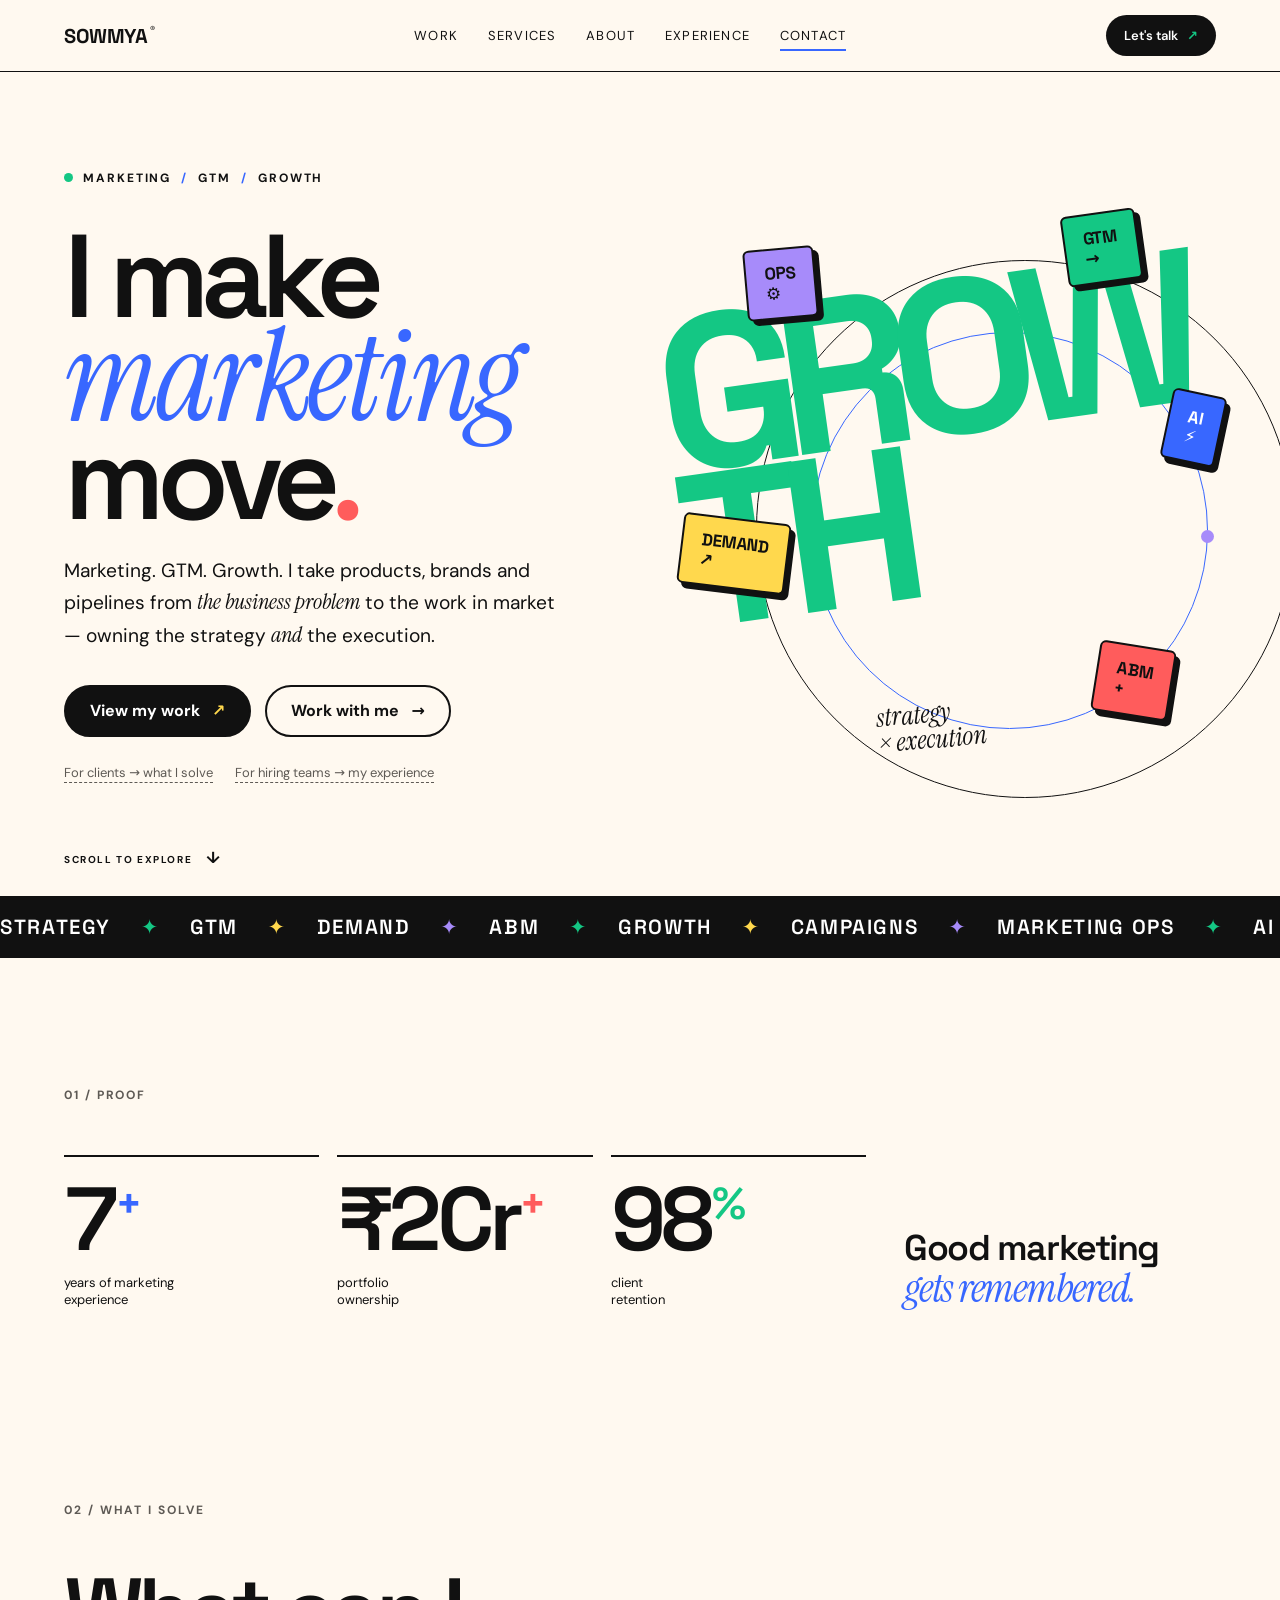
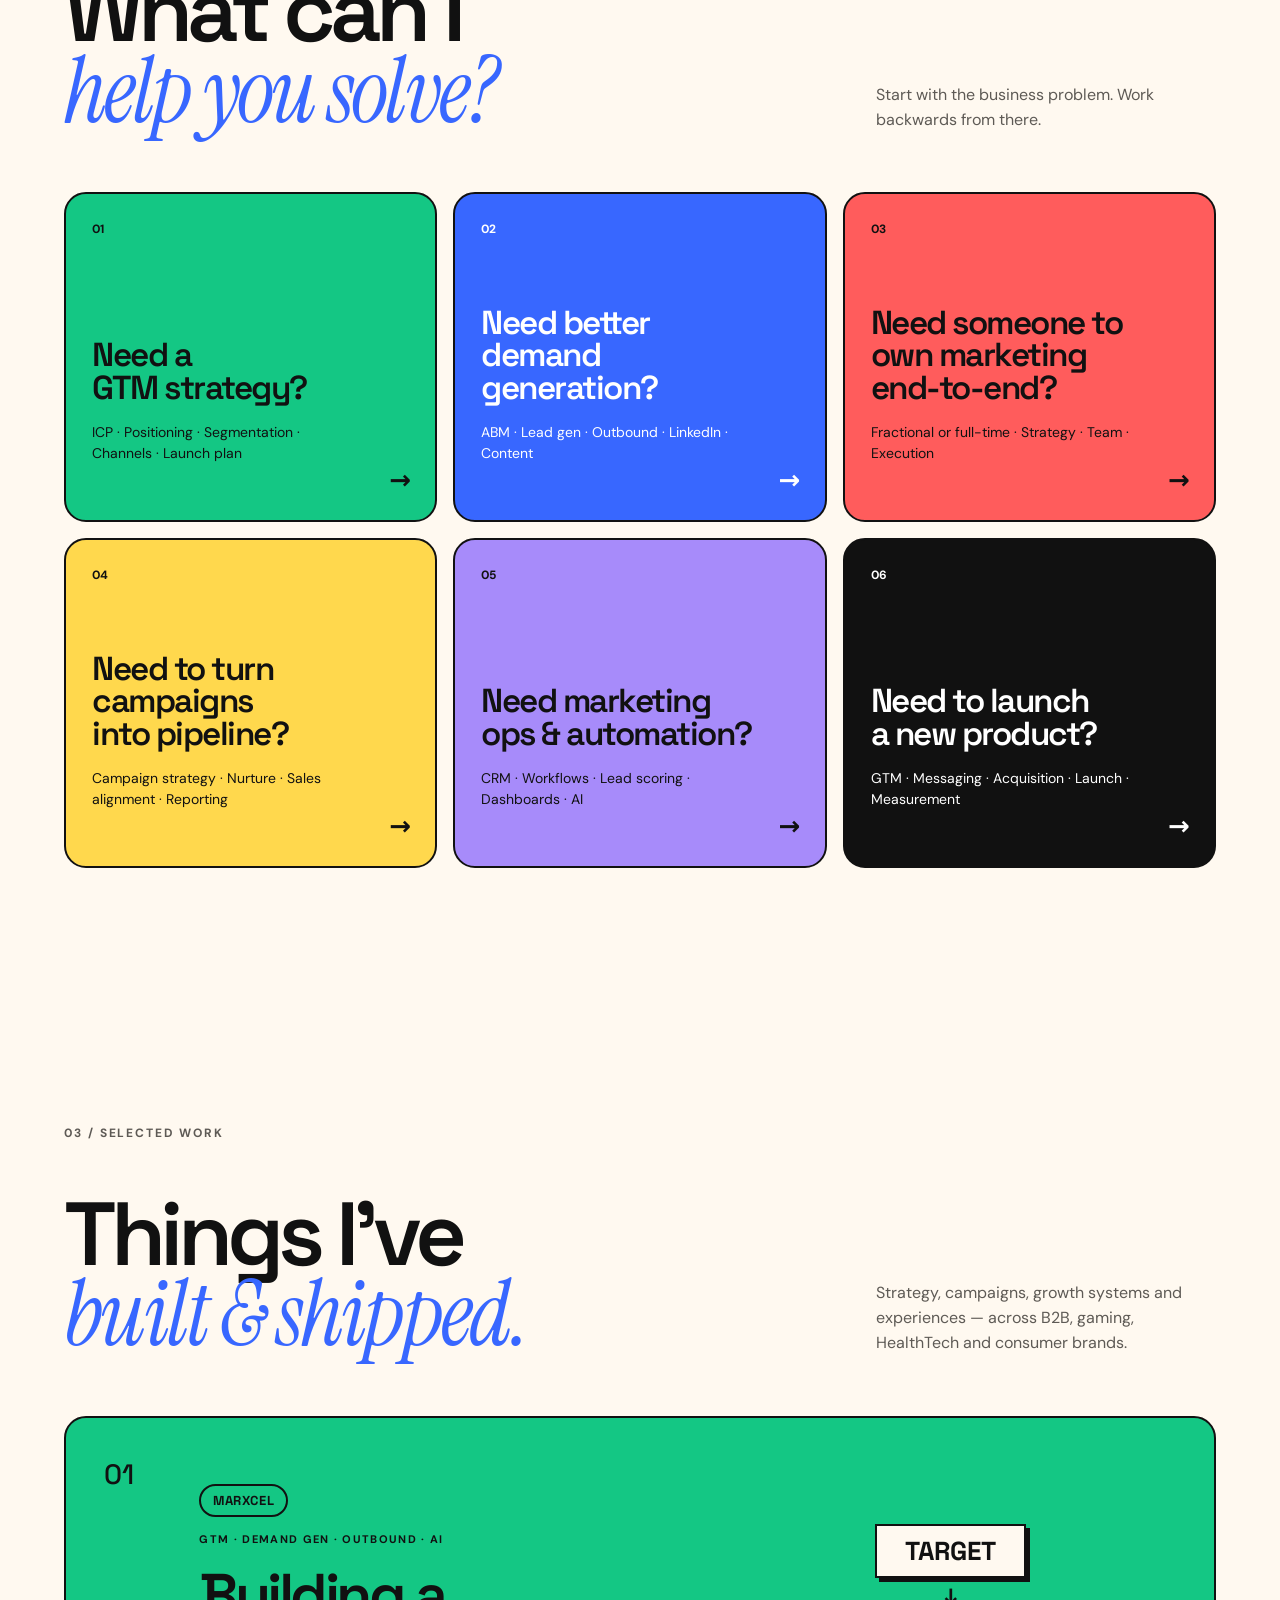
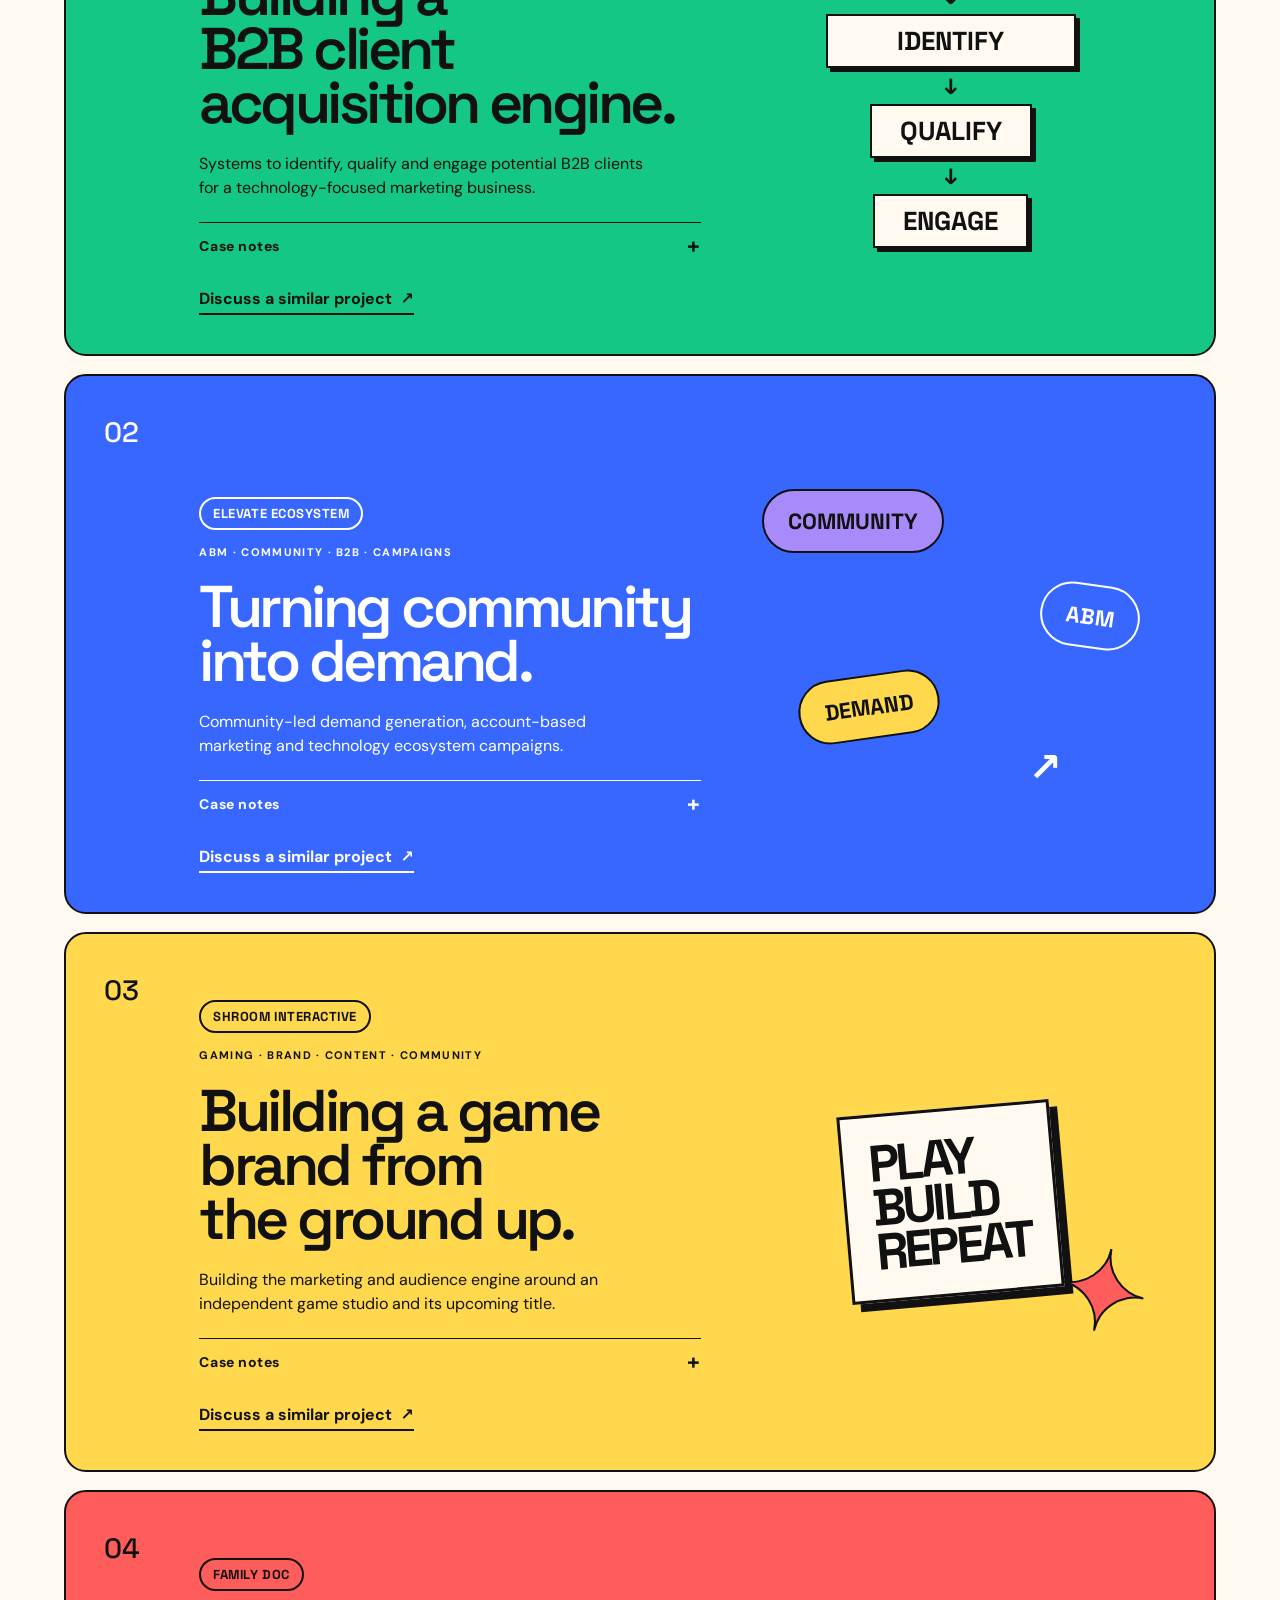
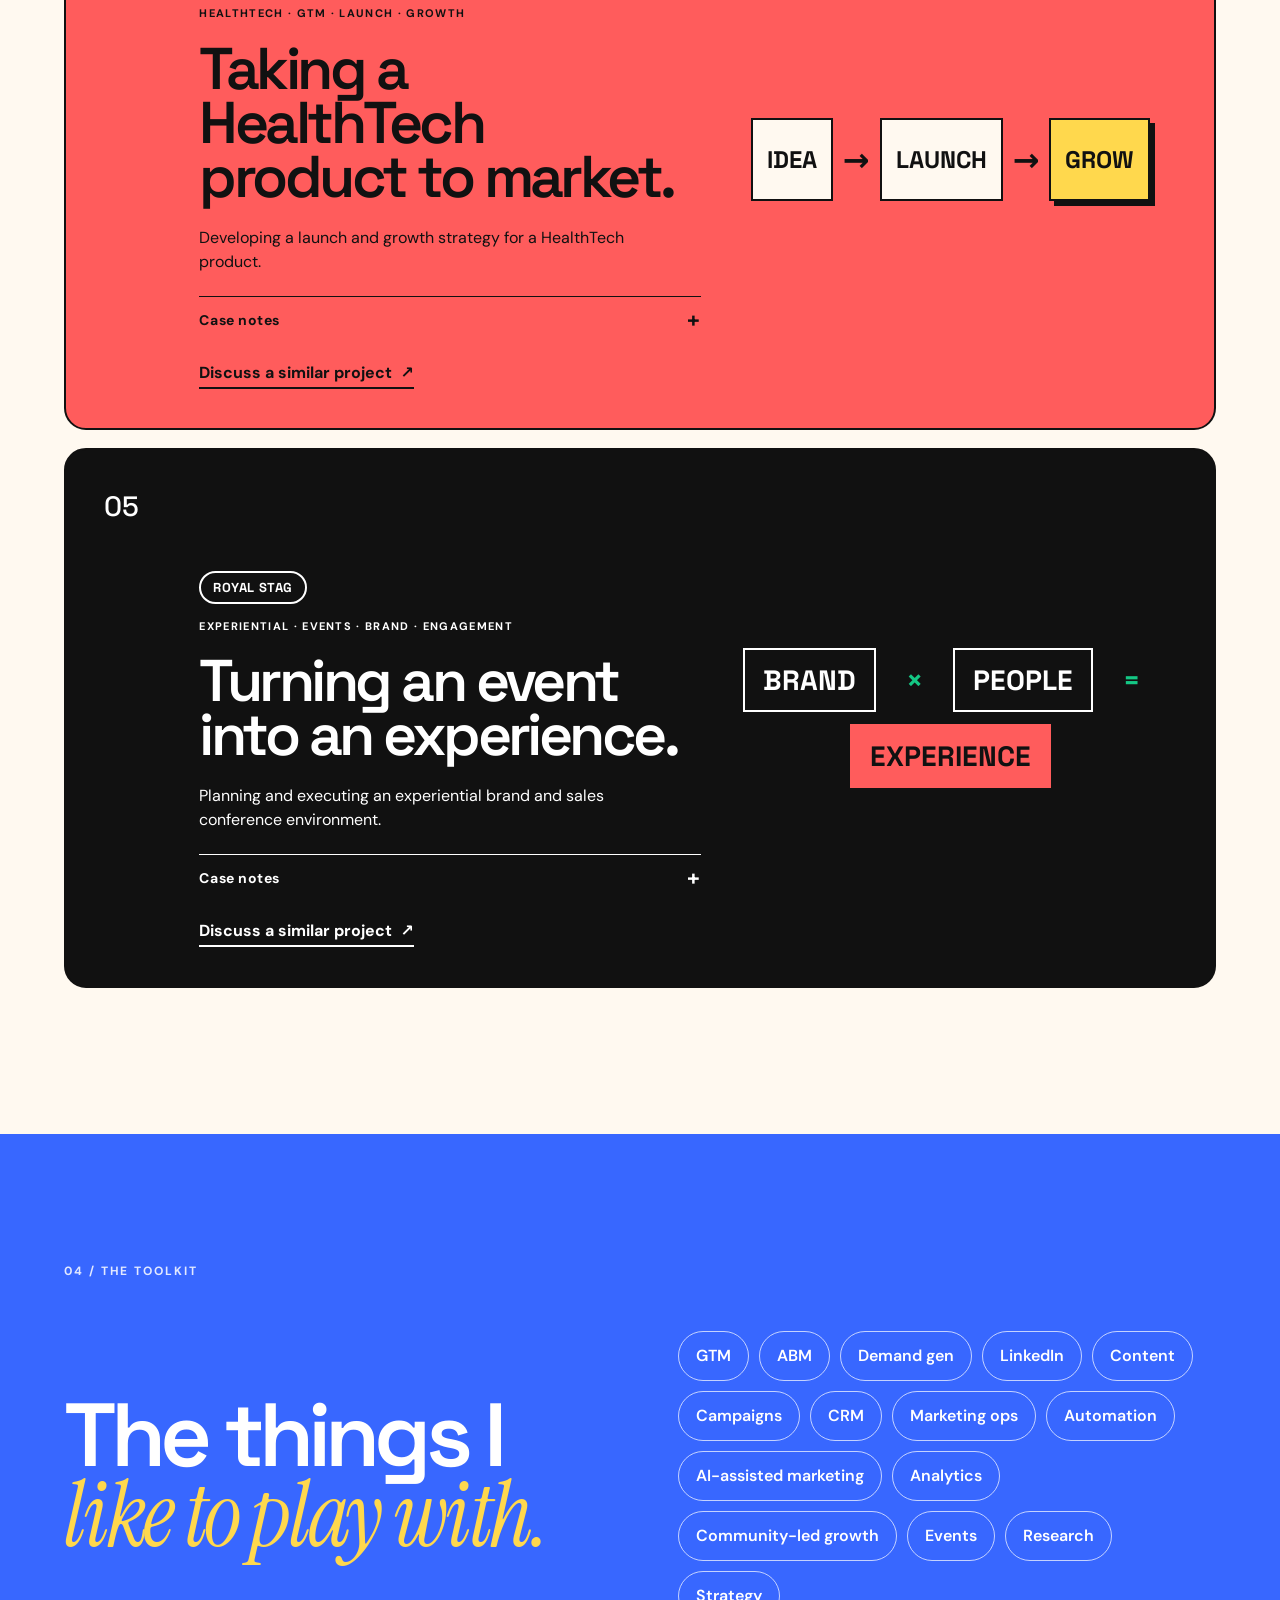
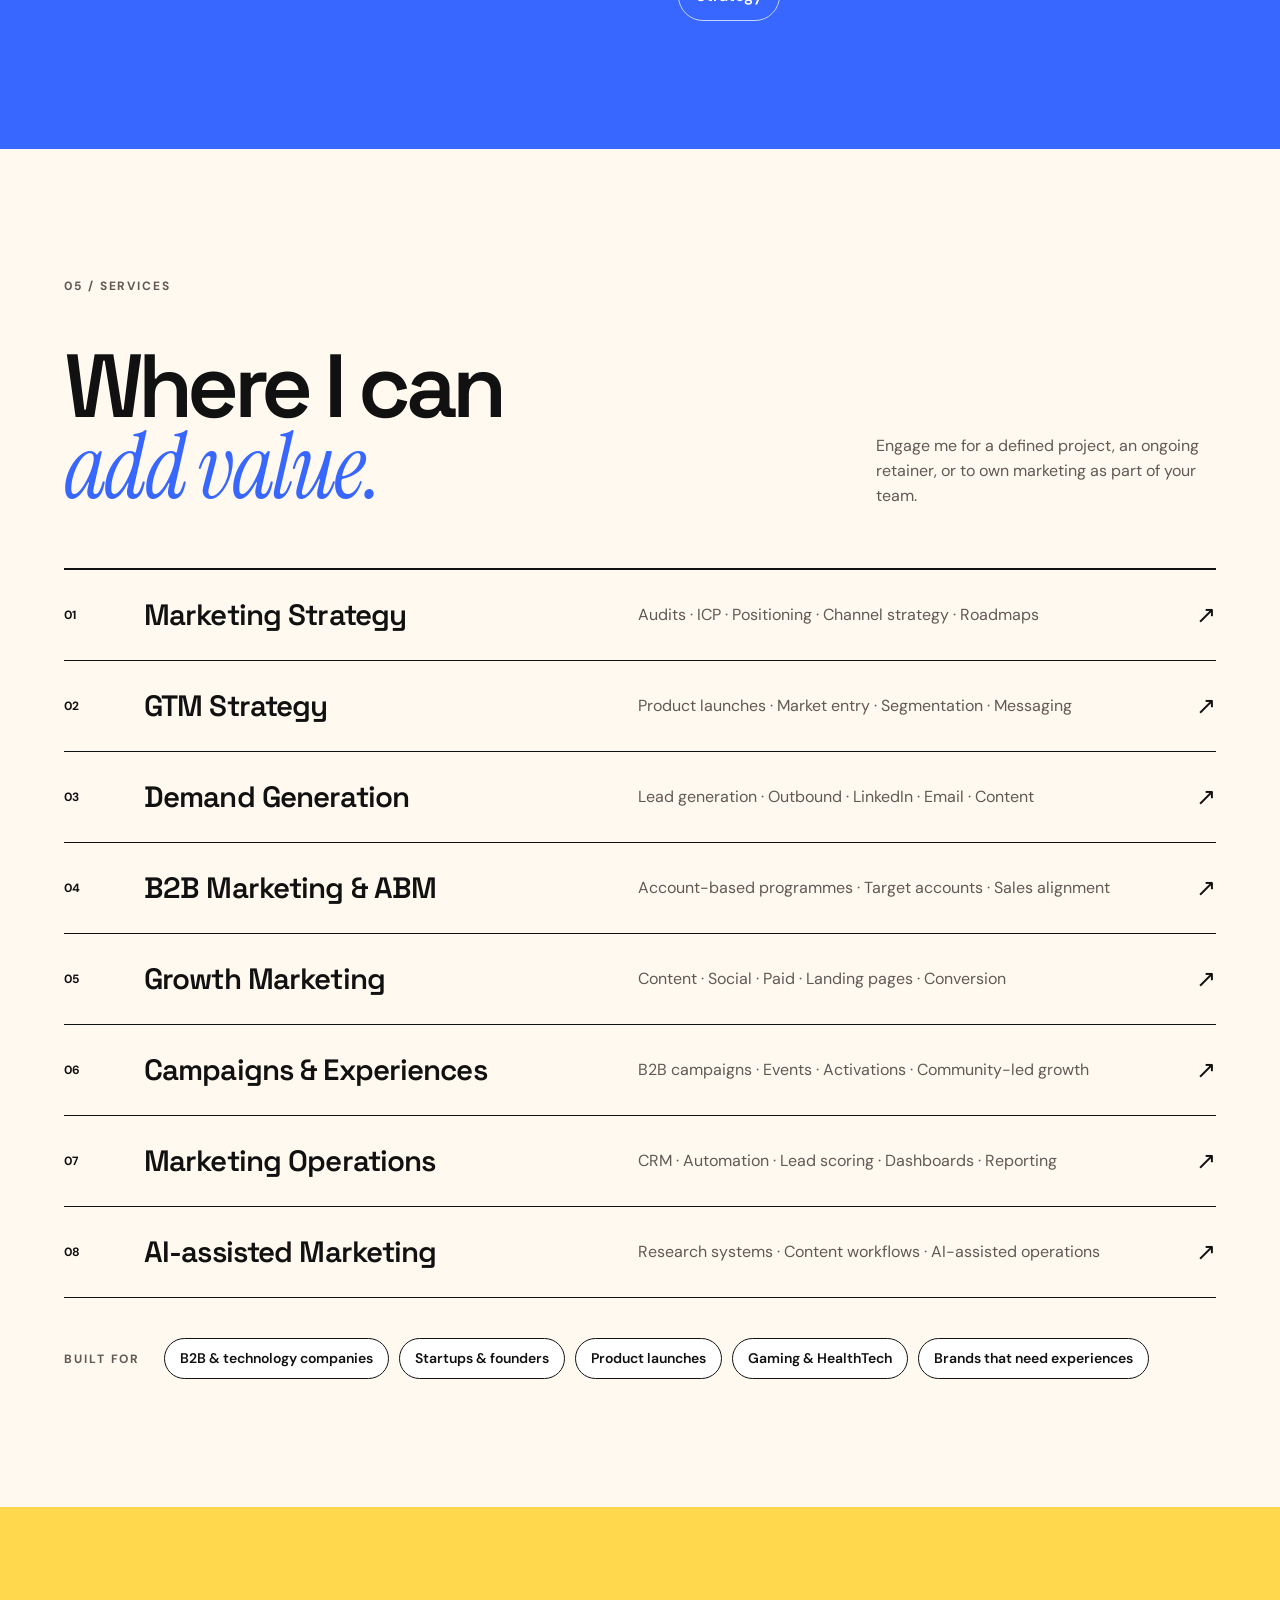
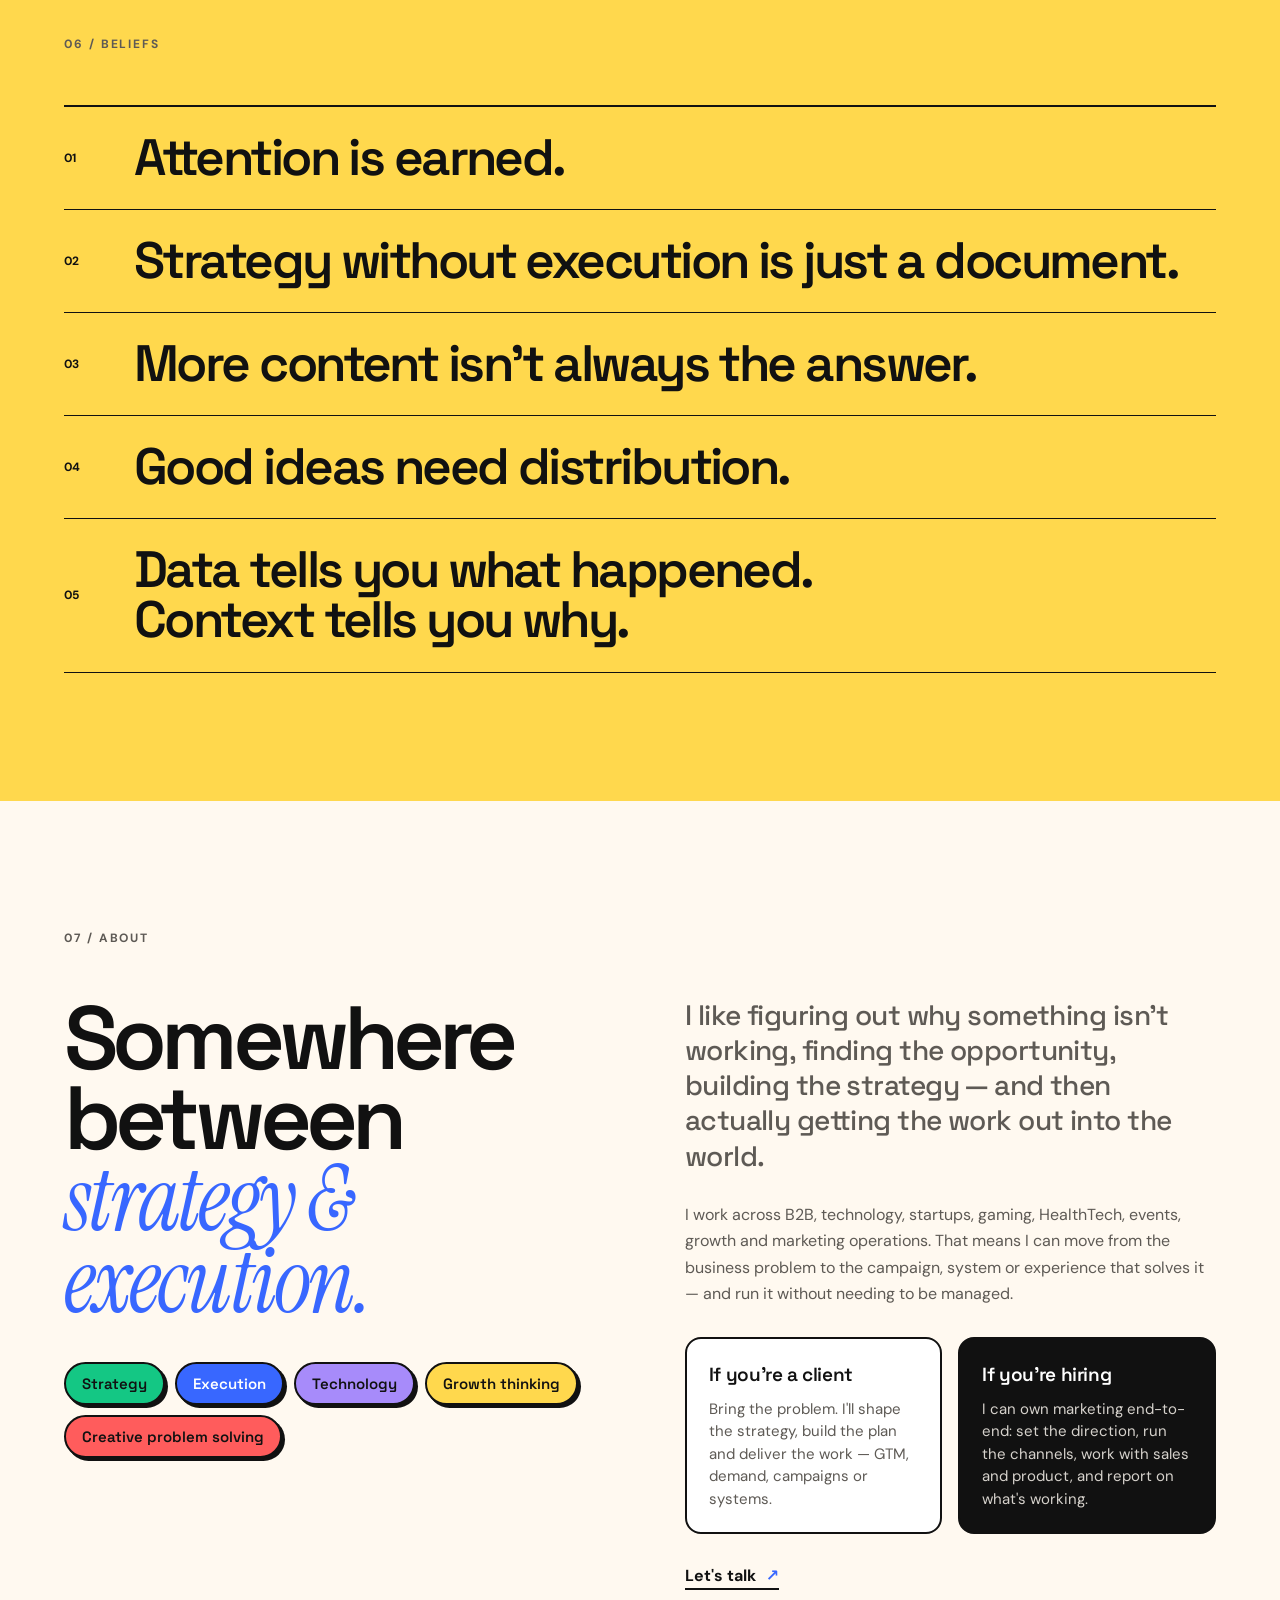
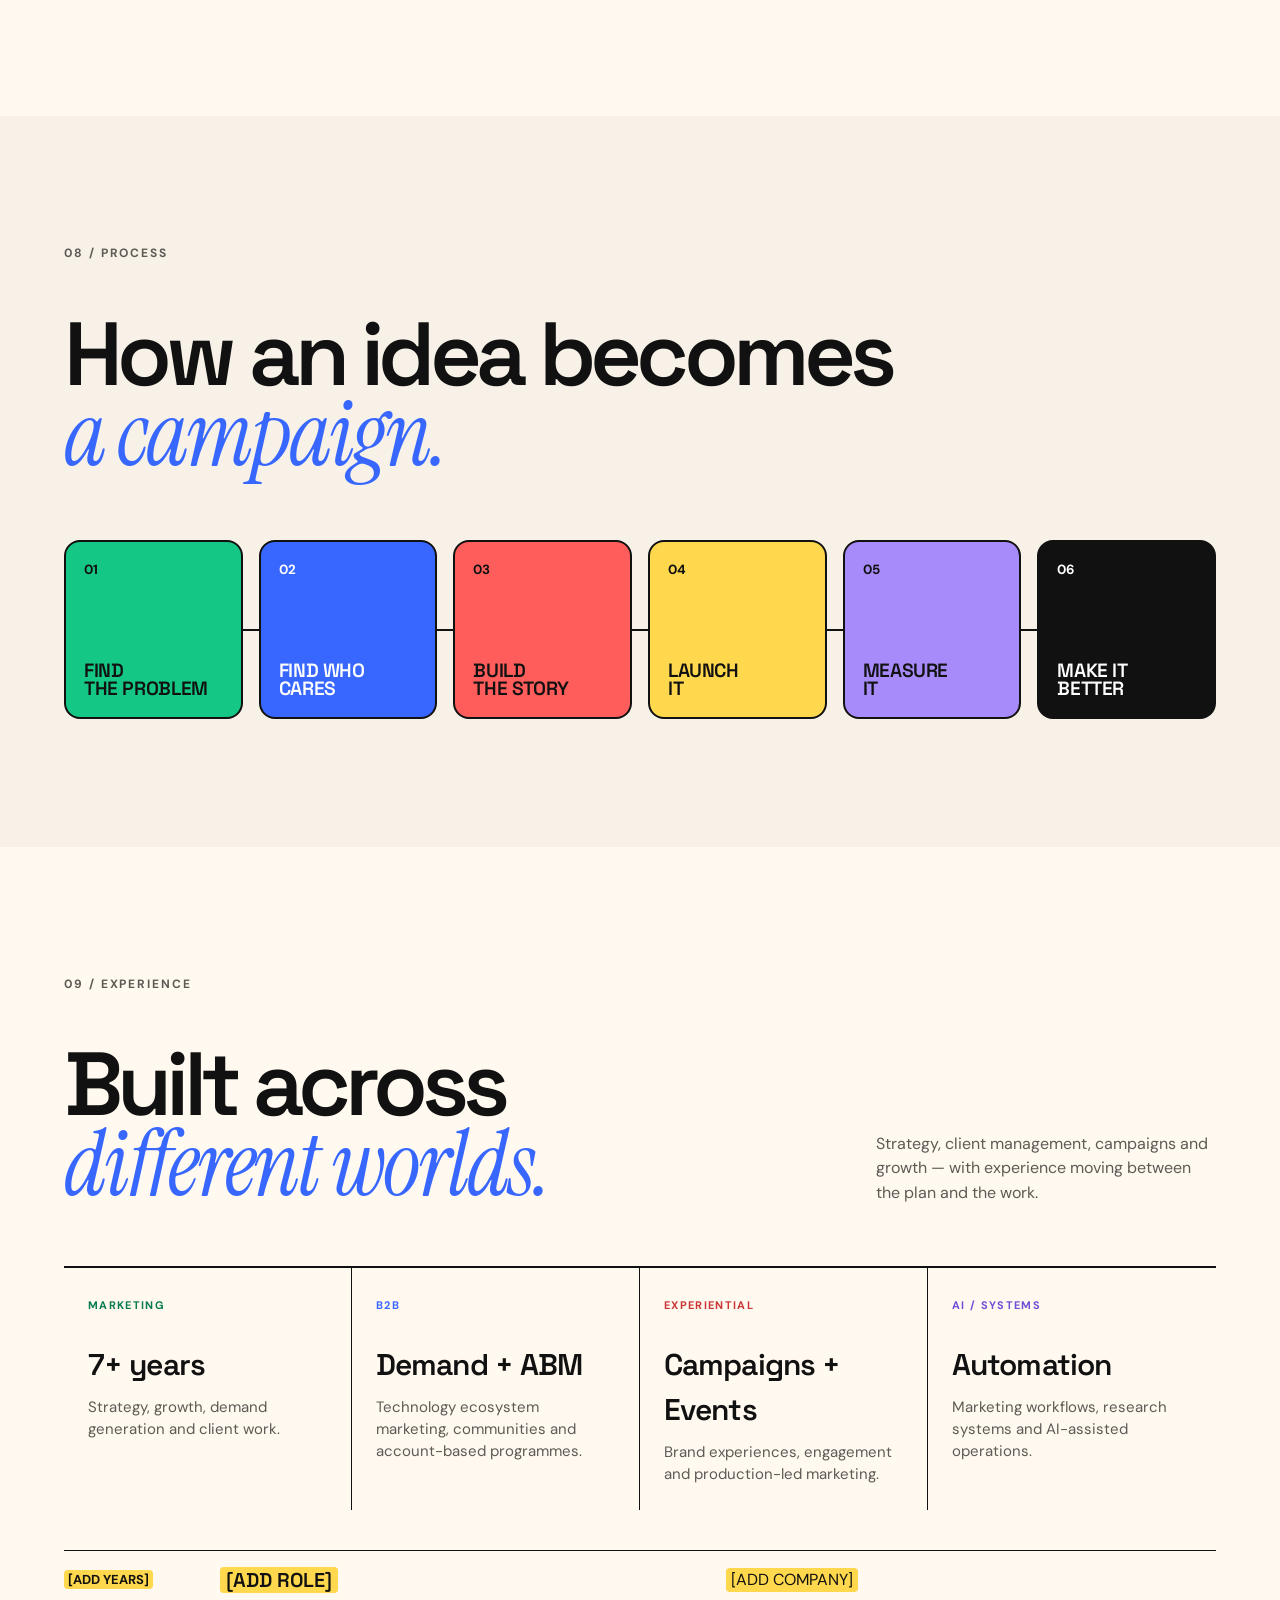
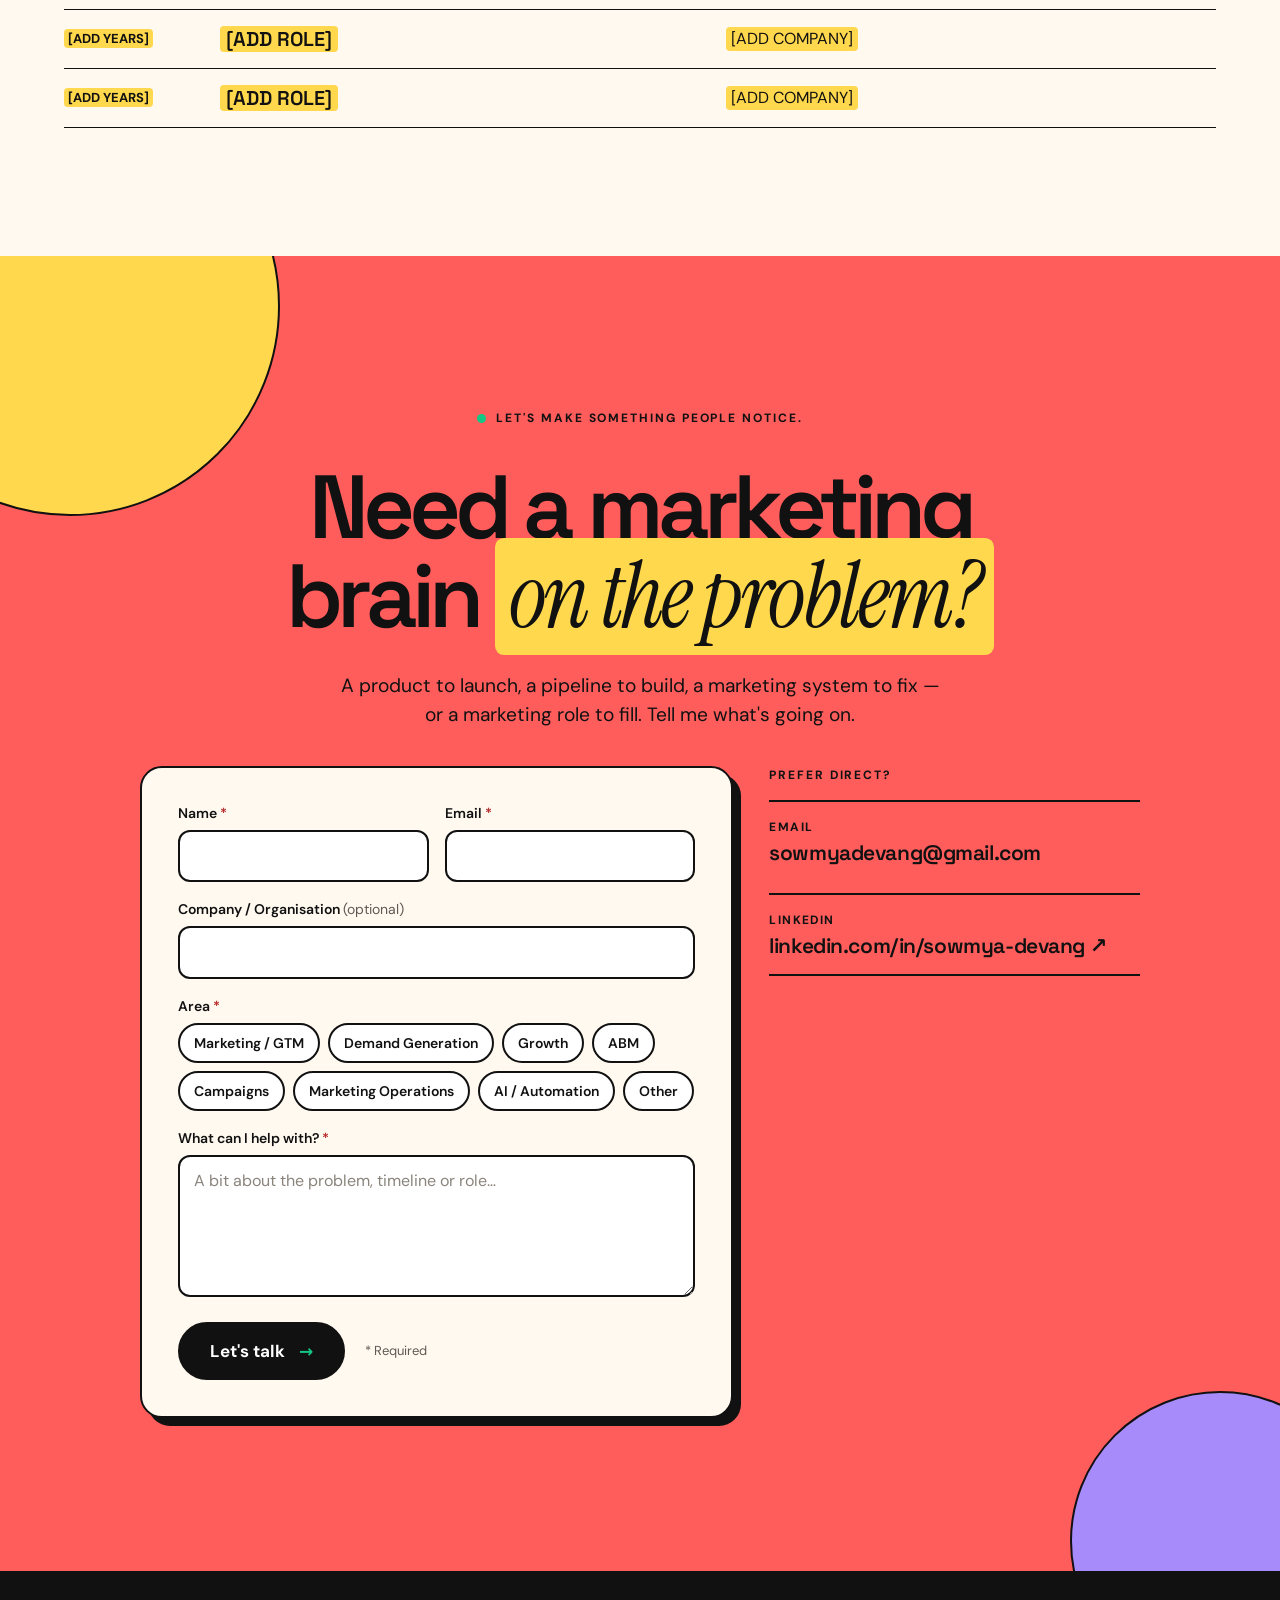
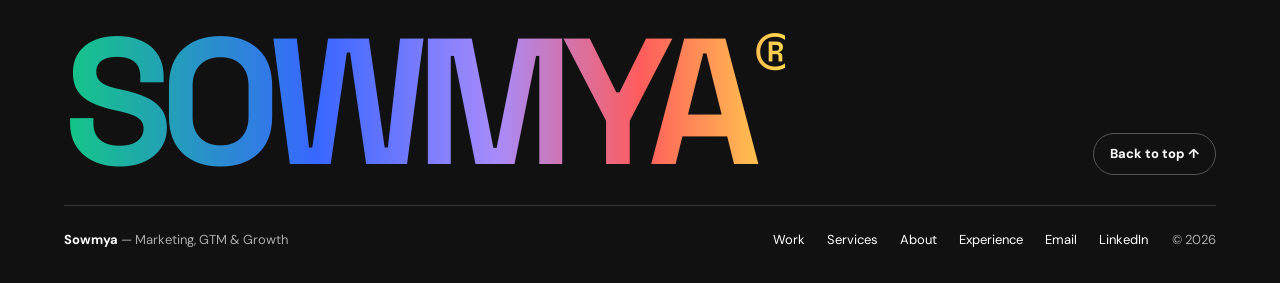
==== commit 626e1425: "Add contact details and contact form - Email sowmyadevang@gmail.com and LinkedIn   linkedin.com/in/s" ====
--- a/index.html
+++ b/index.html
@@ -5,12 +5,12 @@
 <meta name="viewport" content="width=device-width,initial-scale=1">
 
 <!-- ============================================================
-     SEO — replace YOURDOMAIN.com with your real domain everywhere
-     (also in robots.txt, sitemap.xml and CNAME).
+     SEO — currently the free GitHub Pages URL; switch to your domain later
+     (also in robots.txt and sitemap.xml).
      ============================================================ -->
 <title>Sowmya — Marketing, GTM &amp; Growth</title>
 <meta name="description" content="Sowmya — Marketing, GTM & Growth. Marketing strategy, go-to-market, demand generation, ABM, campaigns and marketing operations — owned from strategy to execution.">
-<link rel="canonical" href="https://YOURDOMAIN.com/">
+<link rel="canonical" href="https://sowmya06-tech.github.io/portfolio/">
 <meta name="robots" content="index, follow">
 <meta name="author" content="Sowmya">
 <meta name="theme-color" content="#FFF9F0">
@@ -20,8 +20,8 @@
 <meta property="og:site_name" content="Sowmya — Marketing, GTM & Growth">
 <meta property="og:title" content="Sowmya — Marketing, GTM & Growth">
 <meta property="og:description" content="I make marketing move. Strategy, GTM, demand generation and growth — from the business problem to the work in market.">
-<meta property="og:url" content="https://YOURDOMAIN.com/">
-<meta property="og:image" content="https://YOURDOMAIN.com/assets/images/og-image.png">
+<meta property="og:url" content="https://sowmya06-tech.github.io/portfolio/">
+<meta property="og:image" content="https://sowmya06-tech.github.io/portfolio/assets/images/og-image.png">
 <meta property="og:image:width" content="1200">
 <meta property="og:image:height" content="630">
 <meta property="og:image:alt" content="Sowmya — Marketing, GTM & Growth. I make marketing move.">
@@ -31,7 +31,7 @@
 <meta name="twitter:card" content="summary_large_image">
 <meta name="twitter:title" content="Sowmya — Marketing, GTM & Growth">
 <meta name="twitter:description" content="I make marketing move. Strategy, GTM, demand generation and growth — from the business problem to the work in market.">
-<meta name="twitter:image" content="https://YOURDOMAIN.com/assets/images/og-image.png">
+<meta name="twitter:image" content="https://sowmya06-tech.github.io/portfolio/assets/images/og-image.png">
 
 <!-- Icons -->
 <link rel="icon" href="assets/icons/favicon.svg" type="image/svg+xml">
@@ -384,19 +384,74 @@
   </ol>
 </section>
 
-<!-- ========================= CTA =========================
-     CONTACT DETAILS: replace ADD-YOUR-EMAIL (3 places) and ADD-YOUR-LINKEDIN (2 places)
-     here AND in the footer below. -->
+<!-- ========================= CTA / CONTACT =========================
+     CONTACT FORM: uses Formspree (free plan). Replace [ADD FORM ENDPOINT]
+     in the form's action="" below with your Formspree endpoint, e.g.
+     https://formspree.io/f/abcdwxyz  — see README.md → "Contact form". -->
 <section class="cta section" id="contact" aria-labelledby="contact-title">
   <div class="cta-inner">
     <p class="eyebrow dark-eyebrow"><span class="pulse" aria-hidden="true"></span> LET'S MAKE SOMETHING PEOPLE NOTICE.</p>
     <h2 id="contact-title">Need a marketing brain <em>on the problem?</em></h2>
     <p class="cta-sub">A product to launch, a pipeline to build, a marketing system to fix — or a marketing role to fill. Tell me what's going on.</p>
-    <div class="cta-actions">
-      <a class="cta-button" href="mailto:ADD-YOUR-EMAIL?subject=Let's%20talk%20marketing">Let's talk <span aria-hidden="true">↗</span></a>
-      <a class="cta-secondary" href="https://www.linkedin.com/in/ADD-YOUR-LINKEDIN" rel="noopener">LinkedIn <span aria-hidden="true">↗</span></a>
-    </div>
-    <p class="cta-email">or email <a href="mailto:ADD-YOUR-EMAIL">[ADD YOUR EMAIL]</a></p>
+
+    <div class="contact-grid">
+      <form class="contact-form" id="contact-form" action="[ADD FORM ENDPOINT]" method="POST" aria-describedby="form-note">
+        <input type="hidden" name="_subject" value="New enquiry from your portfolio">
+        <!-- Spam trap: real visitors never see or fill this -->
+        <div class="hp" aria-hidden="true"><label for="f-company-site">Leave this empty</label><input id="f-company-site" type="text" name="_gotcha" tabindex="-1" autocomplete="off"></div>
+
+        <div class="field-row">
+          <div class="field">
+            <label for="f-name">Name <span class="req" aria-hidden="true">*</span></label>
+            <input id="f-name" name="name" type="text" autocomplete="name" required aria-describedby="f-name-error">
+            <p class="field-error" id="f-name-error"></p>
+          </div>
+          <div class="field">
+            <label for="f-email">Email <span class="req" aria-hidden="true">*</span></label>
+            <input id="f-email" name="email" type="email" autocomplete="email" inputmode="email" required aria-describedby="f-email-error">
+            <p class="field-error" id="f-email-error"></p>
+          </div>
+        </div>
+
+        <div class="field">
+          <label for="f-company">Company / Organisation <span class="opt">(optional)</span></label>
+          <input id="f-company" name="company" type="text" autocomplete="organization">
+        </div>
+
+        <fieldset class="field topics" aria-describedby="f-topic-error">
+          <legend>Area <span class="req" aria-hidden="true">*</span></legend>
+          <div class="topic-list">
+            <label><input type="radio" name="area" value="Marketing / GTM" required><span>Marketing / GTM</span></label>
+            <label><input type="radio" name="area" value="Demand Generation"><span>Demand Generation</span></label>
+            <label><input type="radio" name="area" value="Growth"><span>Growth</span></label>
+            <label><input type="radio" name="area" value="ABM"><span>ABM</span></label>
+            <label><input type="radio" name="area" value="Campaigns"><span>Campaigns</span></label>
+            <label><input type="radio" name="area" value="Marketing Operations"><span>Marketing Operations</span></label>
+            <label><input type="radio" name="area" value="AI / Automation"><span>AI / Automation</span></label>
+            <label><input type="radio" name="area" value="Other"><span>Other</span></label>
+          </div>
+          <p class="field-error" id="f-topic-error"></p>
+        </fieldset>
+
+        <div class="field">
+          <label for="f-message">What can I help with? <span class="req" aria-hidden="true">*</span></label>
+          <textarea id="f-message" name="message" rows="5" required minlength="10" placeholder="A bit about the problem, timeline or role…" aria-describedby="f-message-error"></textarea>
+          <p class="field-error" id="f-message-error"></p>
+        </div>
+
+        <div class="form-foot">
+          <button class="cta-button form-submit" type="submit">Let's talk <span aria-hidden="true">→</span></button>
+          <p class="form-note" id="form-note"><span aria-hidden="true">*</span> Required</p>
+        </div>
+        <div class="form-status" role="status" aria-live="polite" tabindex="-1"></div>
+      </form>
+
+      <aside class="contact-direct" aria-label="Other ways to reach me">
+        <p class="contact-direct-label">Prefer direct?</p>
+        <a class="contact-link" href="mailto:sowmyadevang@gmail.com"><small>Email</small><span>sowmyadevang@gmail.com</span></a>
+        <a class="contact-link" href="https://www.linkedin.com/in/sowmya-devang/" target="_blank" rel="noopener noreferrer"><small>LinkedIn</small><span>linkedin.com/in/sowmya-devang <b aria-hidden="true">↗</b></span></a>
+      </aside>
+    </div>
   </div>
 </section>
 </main>
@@ -410,7 +465,7 @@
     <p><strong>Sowmya</strong> — Marketing, GTM &amp; Growth</p>
     <nav class="footer-links" aria-label="Footer">
       <a href="#work">Work</a><a href="#services">Services</a><a href="#about">About</a><a href="#experience">Experience</a>
-      <a href="mailto:ADD-YOUR-EMAIL">Email</a><a href="https://www.linkedin.com/in/ADD-YOUR-LINKEDIN" rel="noopener">LinkedIn</a>
+      <a href="mailto:sowmyadevang@gmail.com">Email</a><a href="https://www.linkedin.com/in/sowmya-devang/" target="_blank" rel="noopener noreferrer">LinkedIn</a>
     </nav>
     <p>© <span class="year">2026</span></p>
   </div>
--- a/style.css
+++ b/style.css
@@ -321,15 +321,55 @@
 .cta h2{margin:40px 0 26px;text-wrap:balance}
 .cta h2 em{color:var(--dark);background:var(--yellow);padding:0 .15em;border-radius:.1em;box-decoration-break:clone;-webkit-box-decoration-break:clone;line-height:1.1}
 .cta-sub{font-size:clamp(17px,1.5vw,20px);max-width:620px;margin:0 auto 36px;line-height:1.5}
-.cta-actions{display:flex;flex-wrap:wrap;justify-content:center;gap:14px}
-.cta-button,.cta-secondary{display:inline-flex;align-items:center;gap:14px;min-height:58px;padding:0 30px;border-radius:999px;font-weight:700;font-size:17px;text-decoration:none;border:2px solid var(--dark);transition:transform .25s var(--ease),box-shadow .25s var(--ease),background .25s}
-.cta-button{background:var(--dark);color:#fff}
-.cta-button span{color:var(--green)}
-.cta-secondary{background:var(--cream)}
-.cta-button:hover,.cta-secondary:hover{transform:translate(-3px,-3px);box-shadow:var(--shadow)}
-.cta-secondary:hover{background:var(--yellow)}
-.cta-email{margin:24px 0 0;font-size:14px}
-.cta-email a{font-weight:700}
+.cta-button{display:inline-flex;align-items:center;gap:14px;min-height:58px;padding:0 30px;border-radius:999px;font:700 17px var(--body);text-decoration:none;border:2px solid var(--dark);background:var(--dark);color:#fff;cursor:pointer;transition:transform .25s var(--ease),box-shadow .25s var(--ease),background .25s}
+.cta-button span{color:var(--green);display:inline-block;transition:transform .25s var(--ease)}
+.cta-button:hover{transform:translate(-3px,-3px);box-shadow:var(--shadow)}
+.cta-button:hover span{transform:translateX(4px)}
+
+/* Contact form */
+.contact-grid{display:grid;grid-template-columns:minmax(0,1.6fr) minmax(0,1fr);gap:clamp(20px,3vw,36px);text-align:left;max-width:1000px;margin:0 auto;align-items:start}
+.contact-form{background:var(--cream);border:2px solid var(--dark);border-radius:var(--radius);box-shadow:8px 8px 0 var(--dark);padding:clamp(20px,3vw,36px)}
+.field-row{display:grid;grid-template-columns:1fr 1fr;gap:0 16px}
+.field{margin:0 0 18px;min-width:0}
+.field label,.topics legend{display:block;font:600 14px var(--body);margin-bottom:8px}
+.req{color:#B42323}
+.opt{font-weight:400;color:var(--muted)}
+.field input,.field textarea{width:100%;font:400 16px/1.4 var(--body);color:var(--dark);background:#fff;border:2px solid var(--dark);border-radius:12px;padding:13px 14px;transition:box-shadow .2s,border-color .2s}
+.field textarea{resize:vertical;min-height:130px}
+.field input::placeholder,.field textarea::placeholder{color:#8a847c}
+.field input:focus,.field textarea:focus{outline:none;box-shadow:4px 4px 0 var(--blue);border-color:var(--blue)}
+.field [aria-invalid="true"]{border-color:#B42323;box-shadow:4px 4px 0 var(--coral)}
+.field-error{margin:6px 0 0;font-size:13px;font-weight:600;color:#B42323;min-height:0}
+.field-error:empty{display:none}
+.topics{border:0;padding:0;margin-inline:0}
+.topics legend{padding:0}
+.topic-list{display:flex;flex-wrap:wrap;gap:8px}
+.topic-list label{position:relative;margin:0;cursor:pointer}
+.topic-list input{position:absolute;opacity:0;inset:0;margin:0;cursor:pointer;z-index:1}
+.topic-list span{display:inline-block;padding:9px 14px;border:2px solid var(--dark);border-radius:999px;background:#fff;font:600 14px var(--body);transition:background .2s,transform .2s var(--ease),box-shadow .2s}
+.topic-list label:hover span{transform:translateY(-2px)}
+.topic-list input:checked+span{background:var(--yellow);box-shadow:3px 3px 0 var(--dark)}
+.topic-list input:focus-visible+span{outline:3px solid var(--blue);outline-offset:3px}
+.topics.invalid .topic-list span{border-color:#B42323}
+.form-foot{display:flex;flex-wrap:wrap;align-items:center;gap:12px 20px;margin-top:6px}
+.form-note{margin:0;font-size:13px;color:var(--muted)}
+.form-submit[disabled]{opacity:.7;cursor:progress;transform:none;box-shadow:none}
+.hp{position:absolute!important;left:-9999px;width:1px;height:1px;overflow:hidden}
+.form-status{margin-top:16px;font-weight:600;line-height:1.45}
+.form-status:empty{display:none}
+.form-status:focus{outline:none}
+.form-status.ok{padding:14px 16px;border:2px solid var(--dark);border-radius:12px;background:var(--green)}
+.form-status.error{padding:14px 16px;border:2px solid #B42323;border-radius:12px;background:#fff;color:#8E1B1B}
+.form-status a{color:inherit;font-weight:700}
+.contact-direct{display:flex;flex-direction:column;gap:12px}
+.contact-direct-label{margin:0 0 4px;font-size:12px;font-weight:700;letter-spacing:.16em;text-transform:uppercase}
+.contact-link{display:flex;flex-direction:column;gap:4px;padding:16px 0;border-top:2px solid var(--dark);text-decoration:none;transition:padding .3s var(--ease)}
+.contact-link:last-child{border-bottom:2px solid var(--dark)}
+.contact-link small{font-size:12px;font-weight:700;letter-spacing:.12em;text-transform:uppercase}
+.contact-link span{font:600 clamp(17px,1.7vw,21px)/1.2 var(--display);letter-spacing:-.02em;overflow-wrap:anywhere}
+.contact-link b{display:inline-block;transition:transform .25s var(--ease)}
+.contact-link:hover{padding-left:10px}
+.contact-link:hover b{transform:translate(3px,-3px)}
 
 /* ---------- Footer ---------- */
 .footer{background:var(--dark);color:#fff;padding:60px var(--gutter) 34px}
@@ -406,6 +446,7 @@
   .timeline>div:nth-child(2){border-right:0}
   .timeline>div:nth-child(n+3){border-top:1px solid var(--line)}
   .footer-bottom{grid-template-columns:1fr}
+  .contact-grid{grid-template-columns:1fr}
 }
 
 @media (max-width:600px){
@@ -451,7 +492,9 @@
   .timeline>div:first-child{border-top:0}
   .roles li{grid-template-columns:1fr;gap:4px}
   .cta h2{font-size:clamp(40px,12vw,60px)}
-  .cta-actions a{flex:1 1 100%;justify-content:center}
+  .contact-form{box-shadow:5px 5px 0 var(--dark)}
+  .field-row{grid-template-columns:1fr}
+  .form-submit{width:100%;justify-content:center}
   .cta::before{width:200px;left:-130px;top:-130px}
   .cta::after{width:160px;right:-90px;bottom:-100px}
   .footer-top{flex-direction:column;align-items:start}
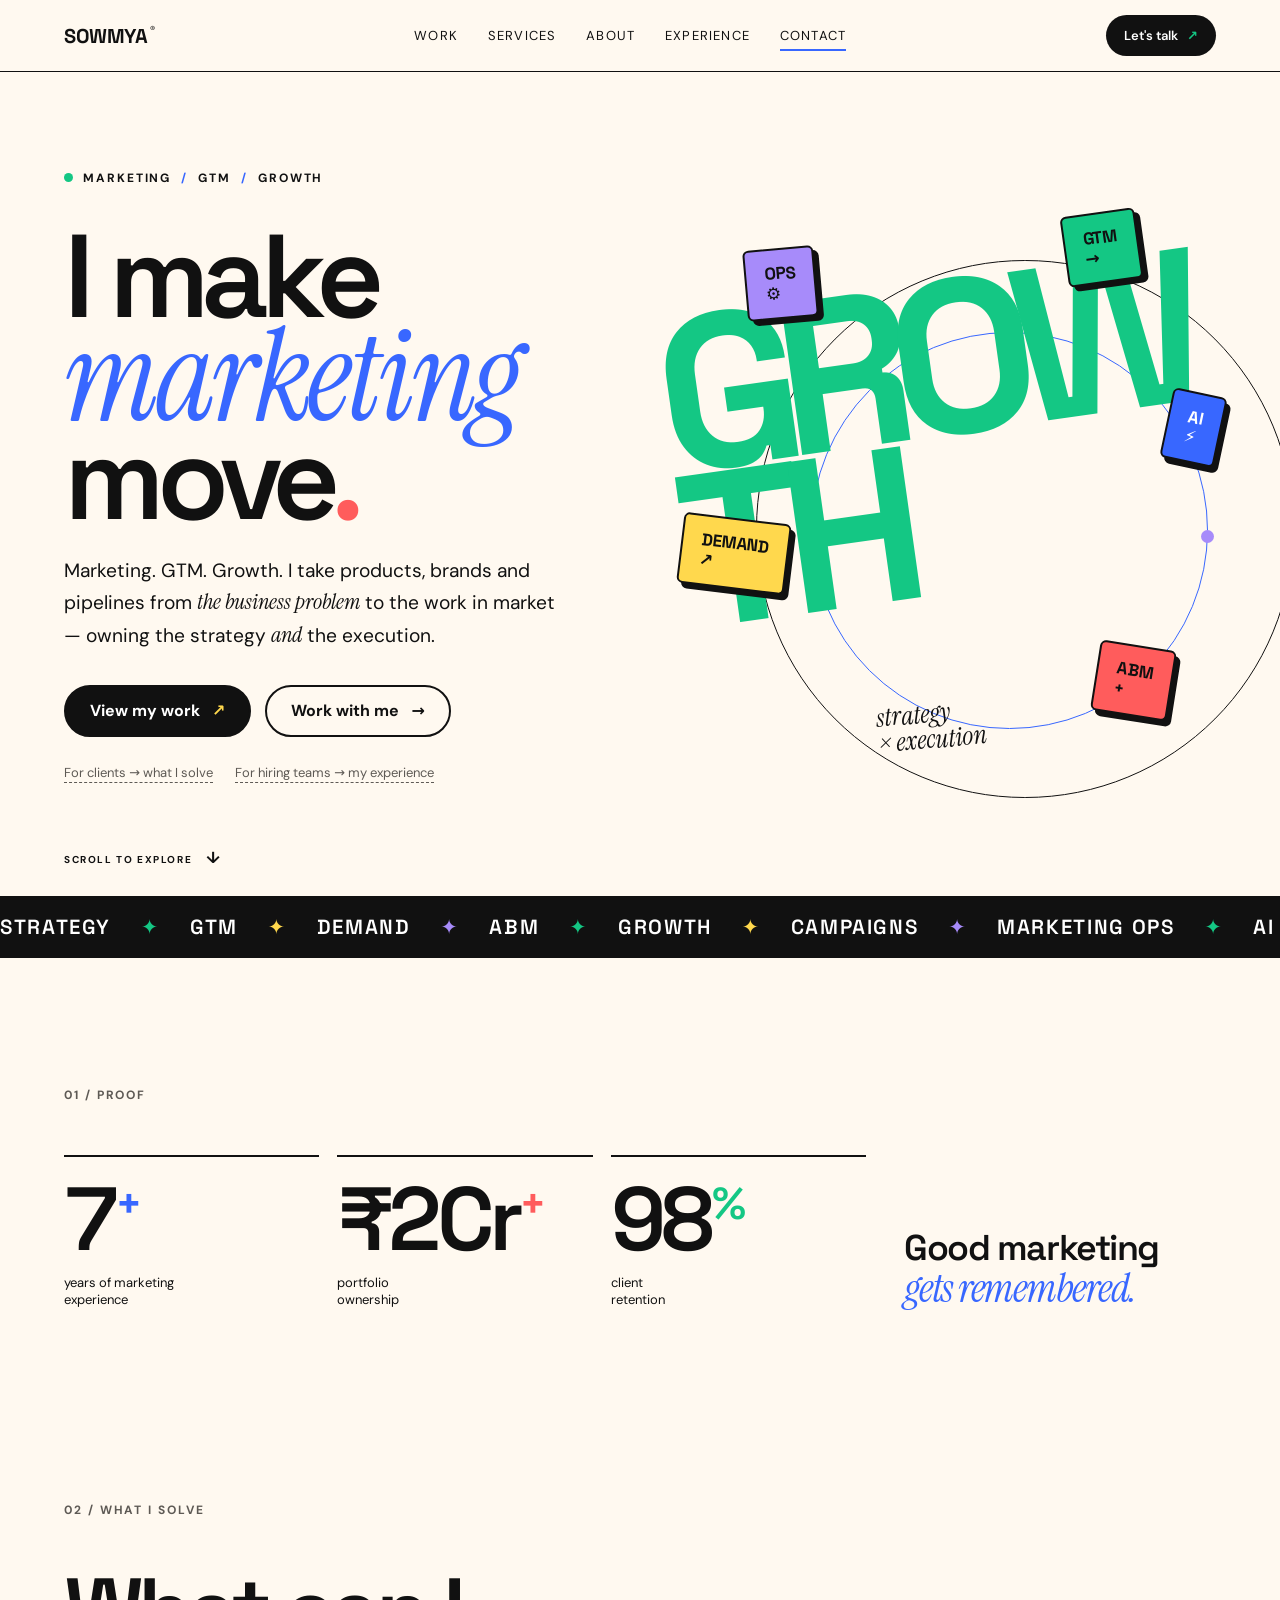
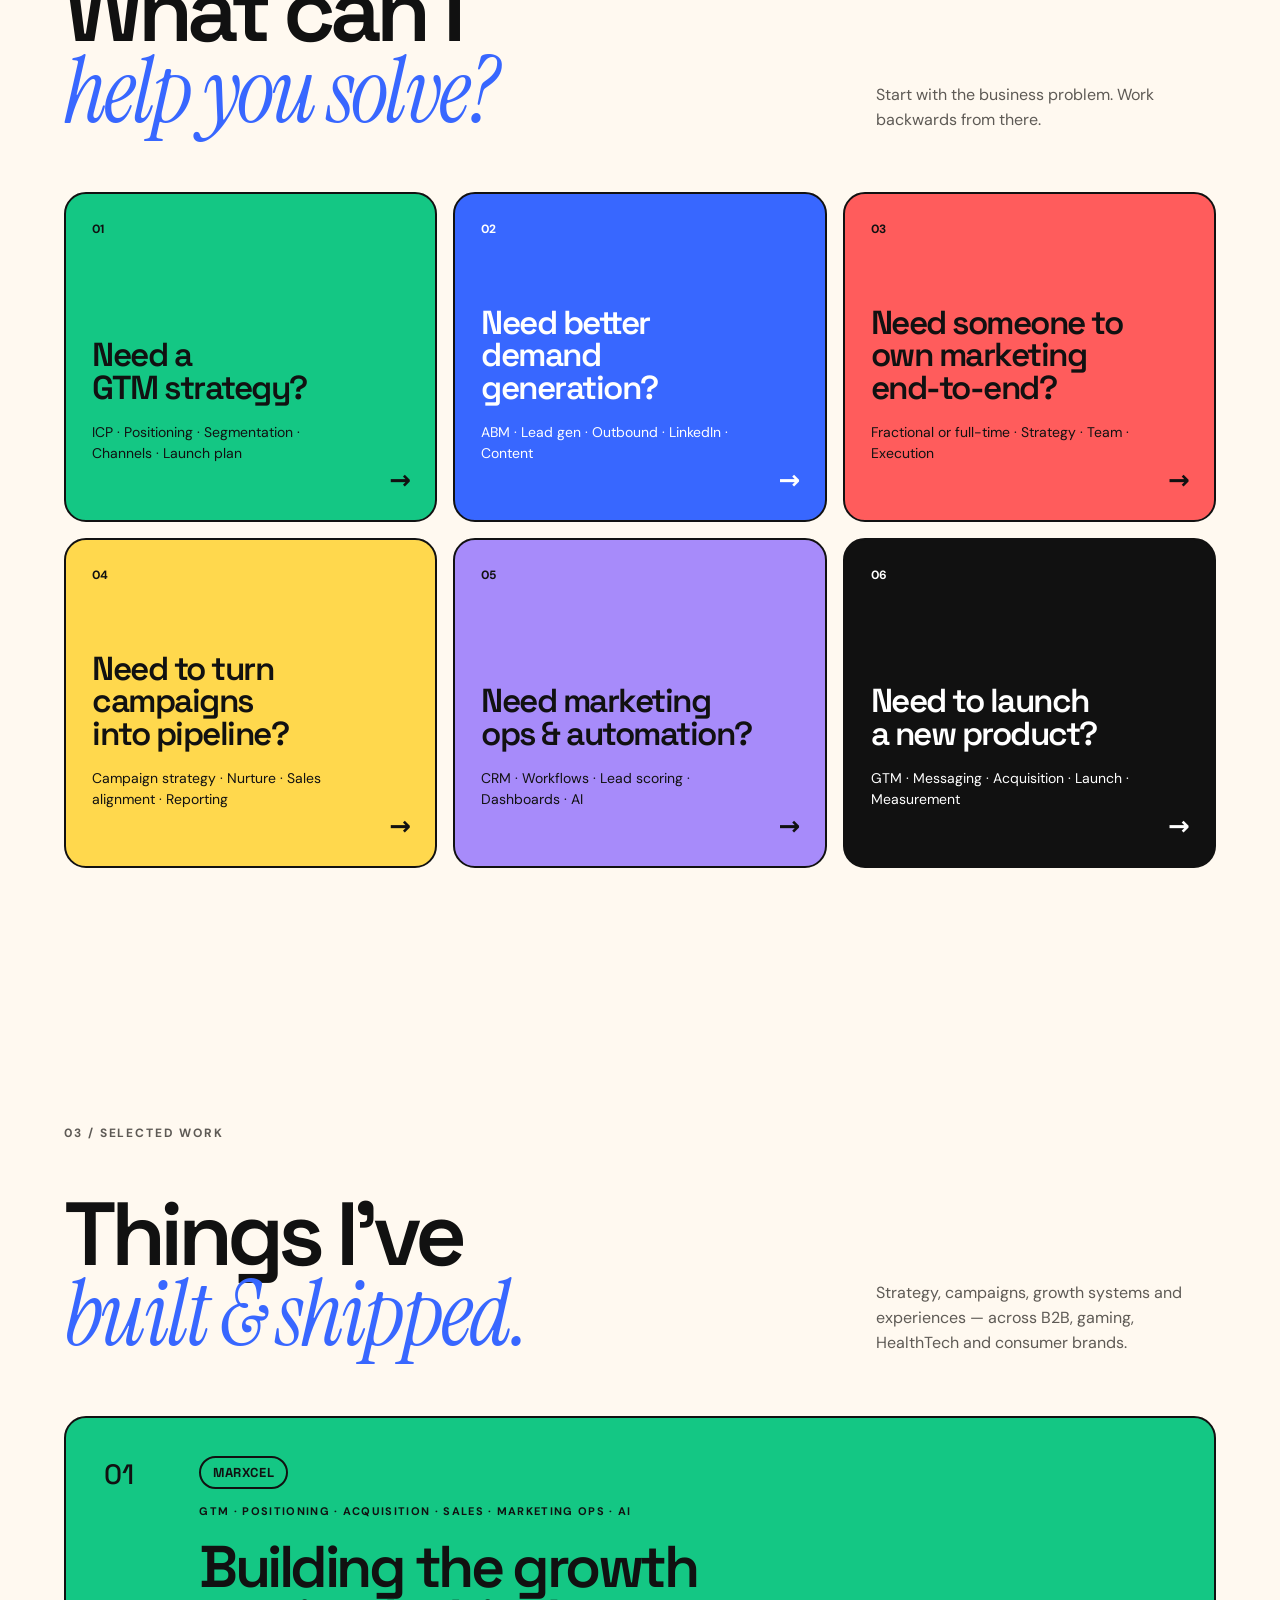
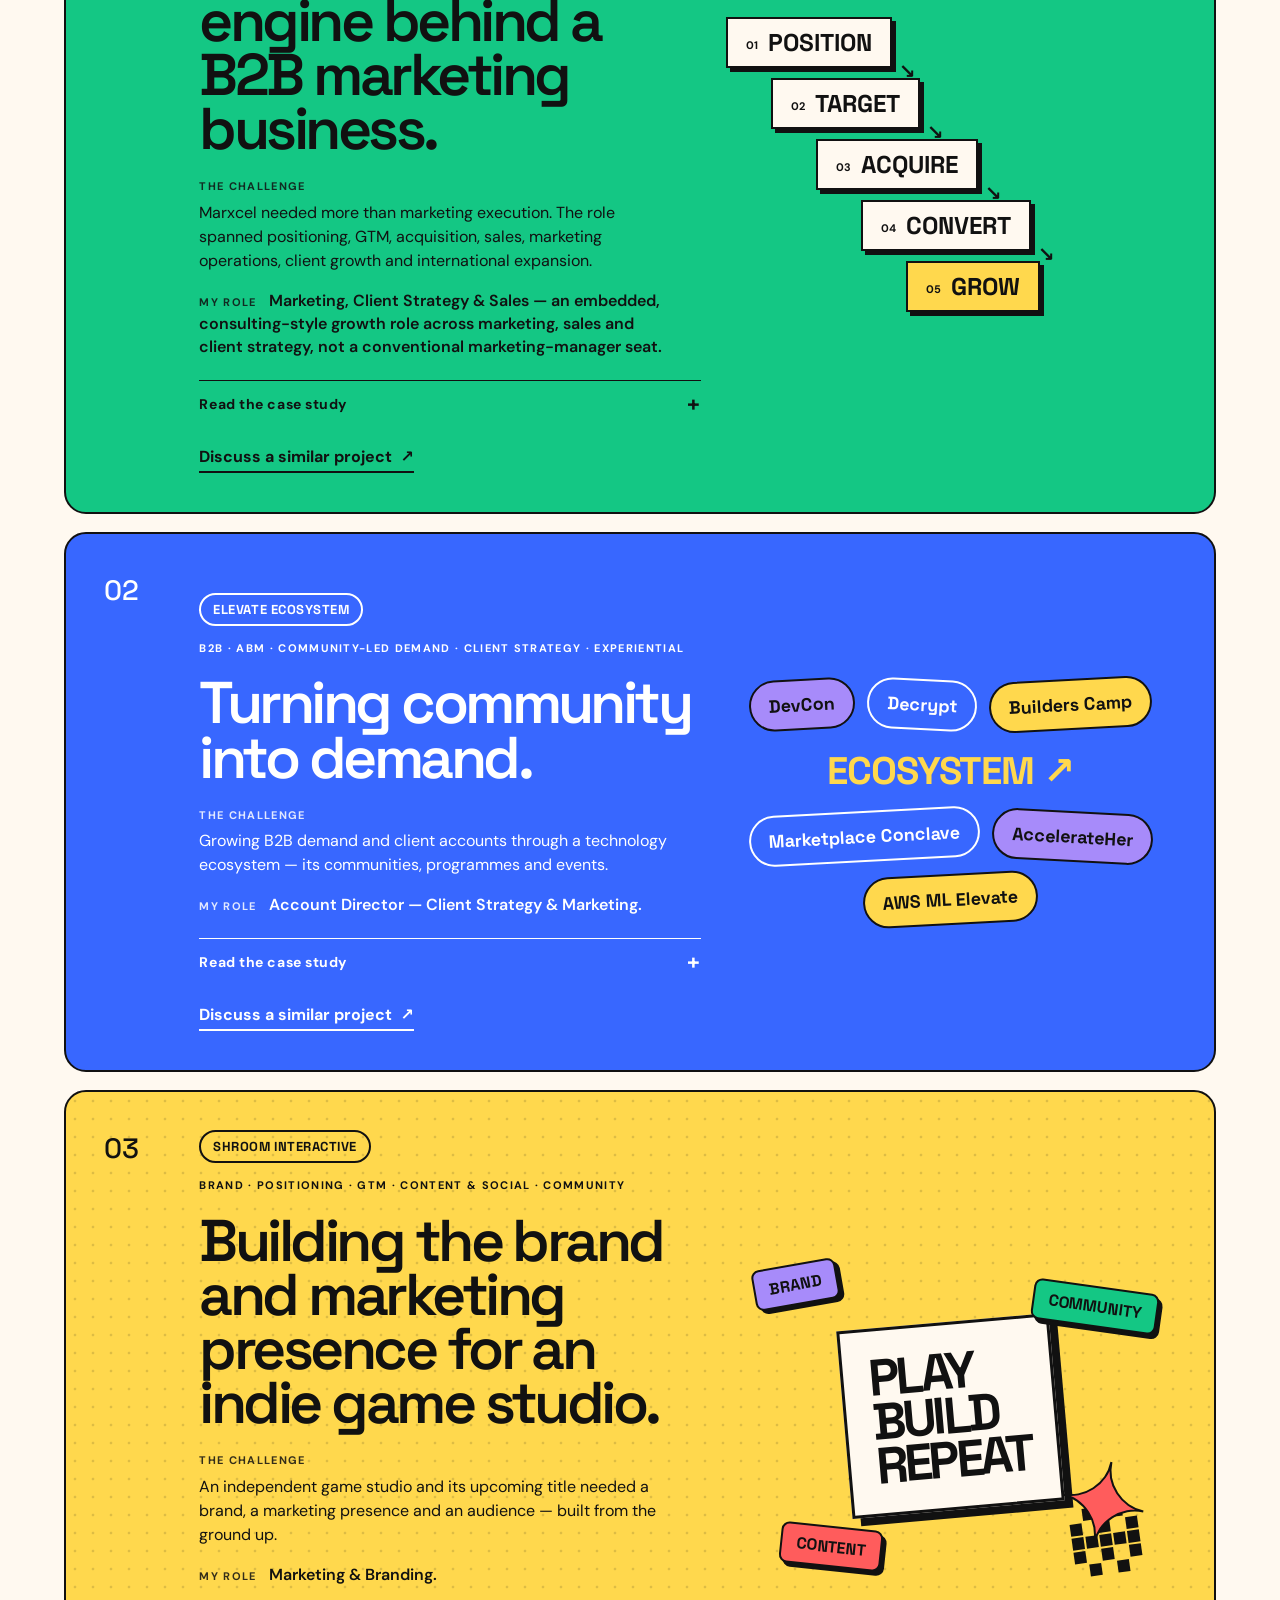
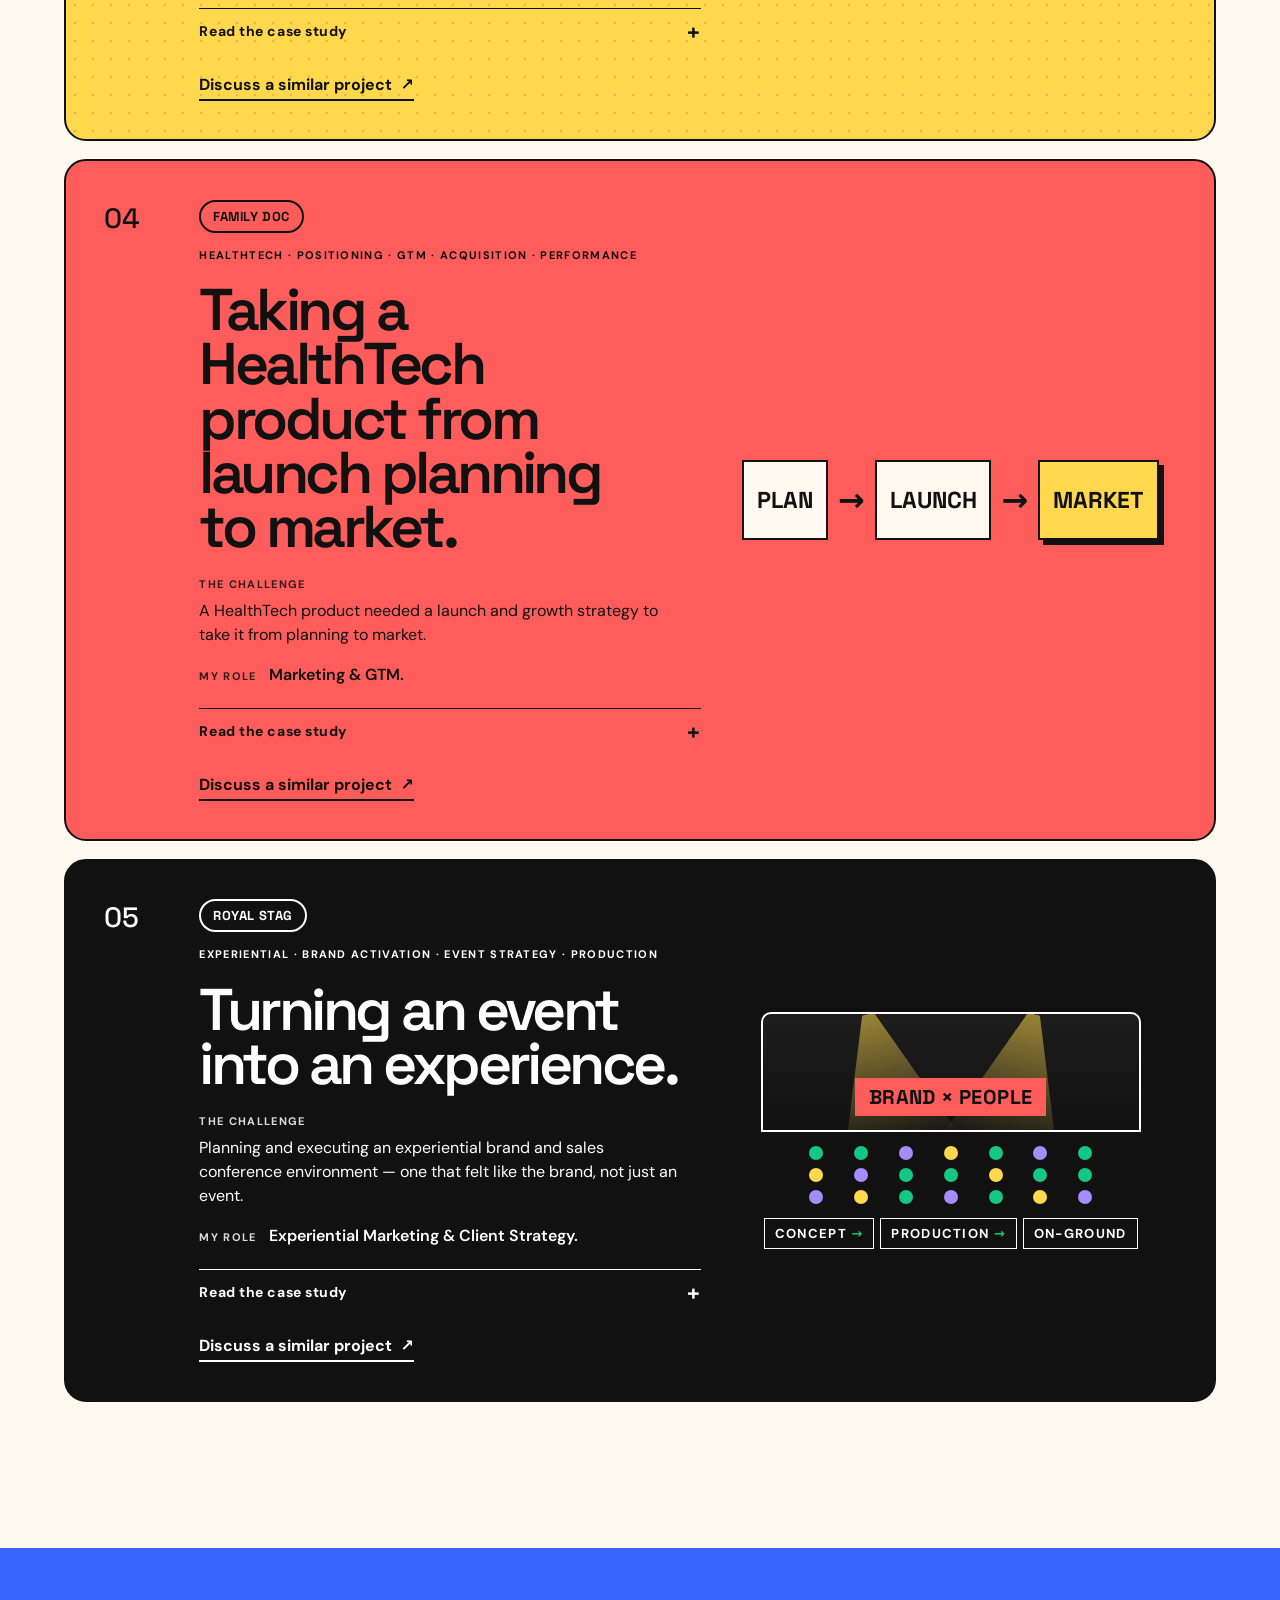
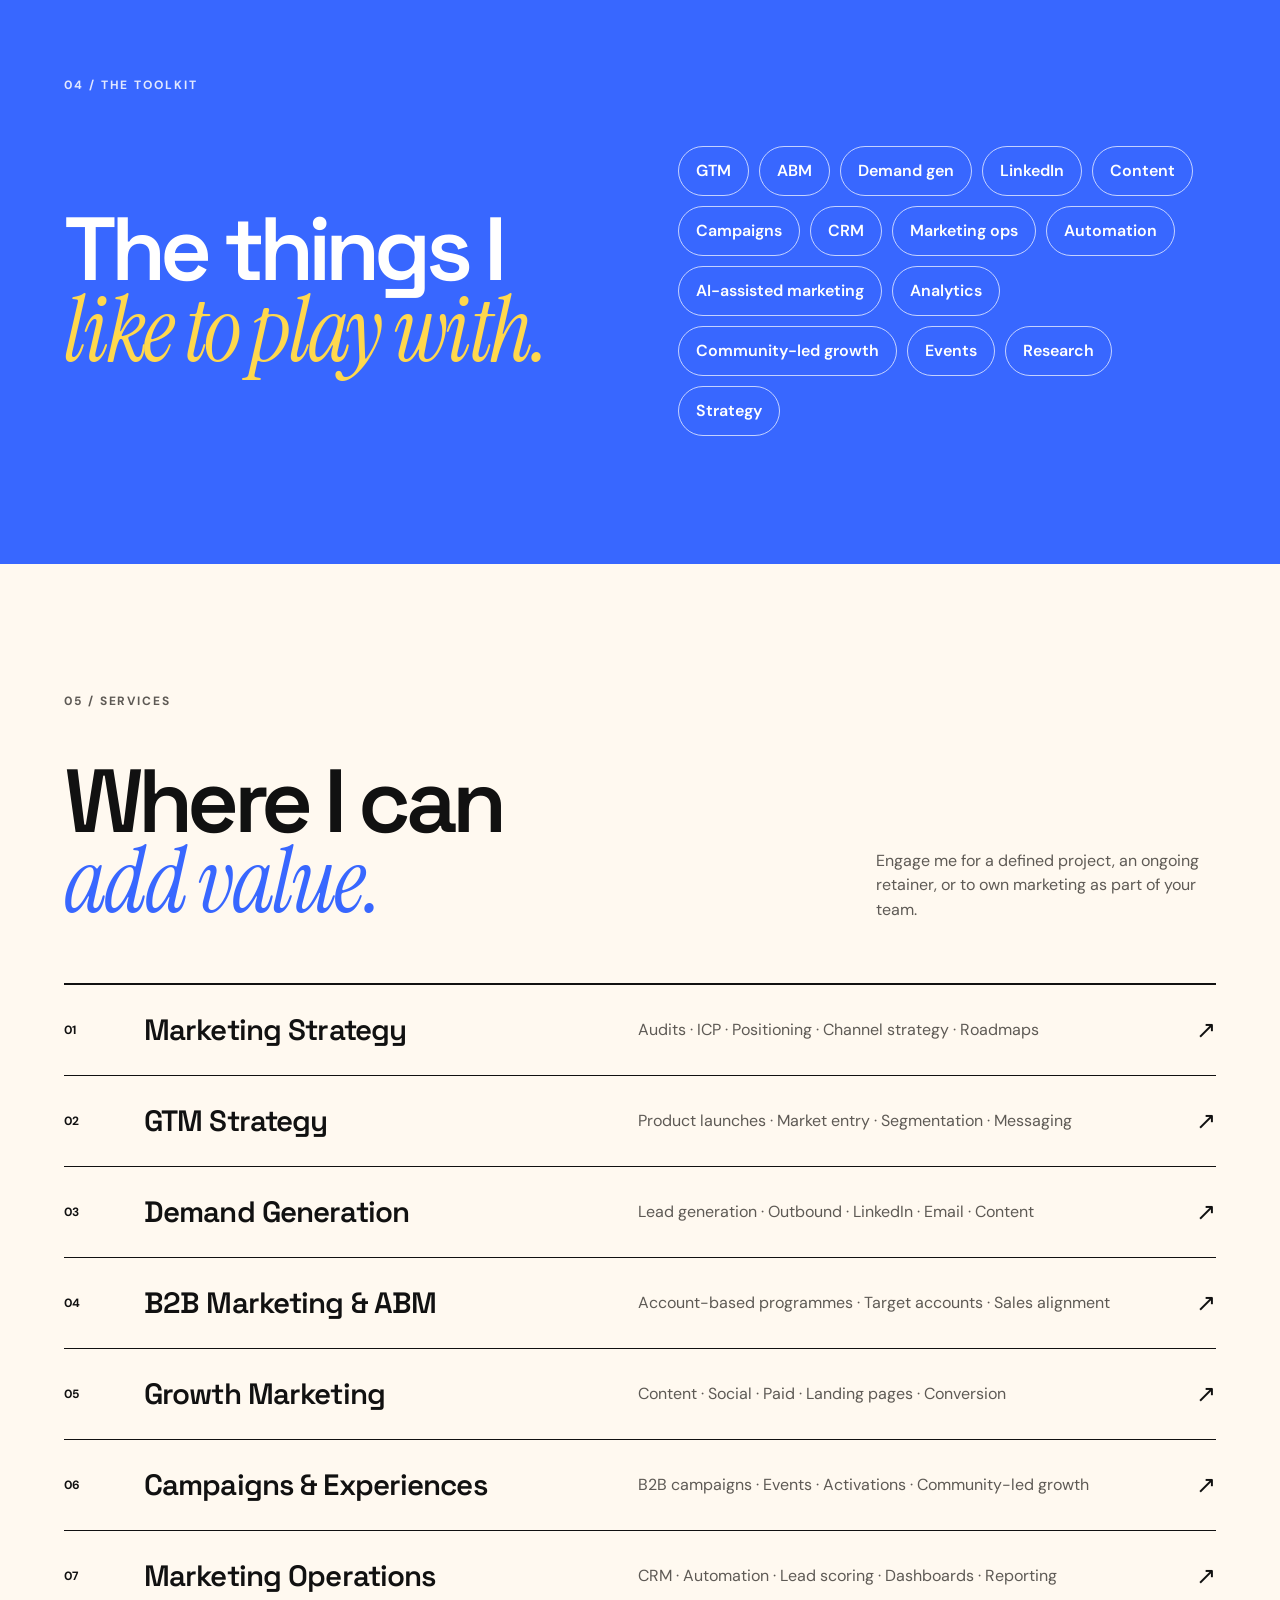
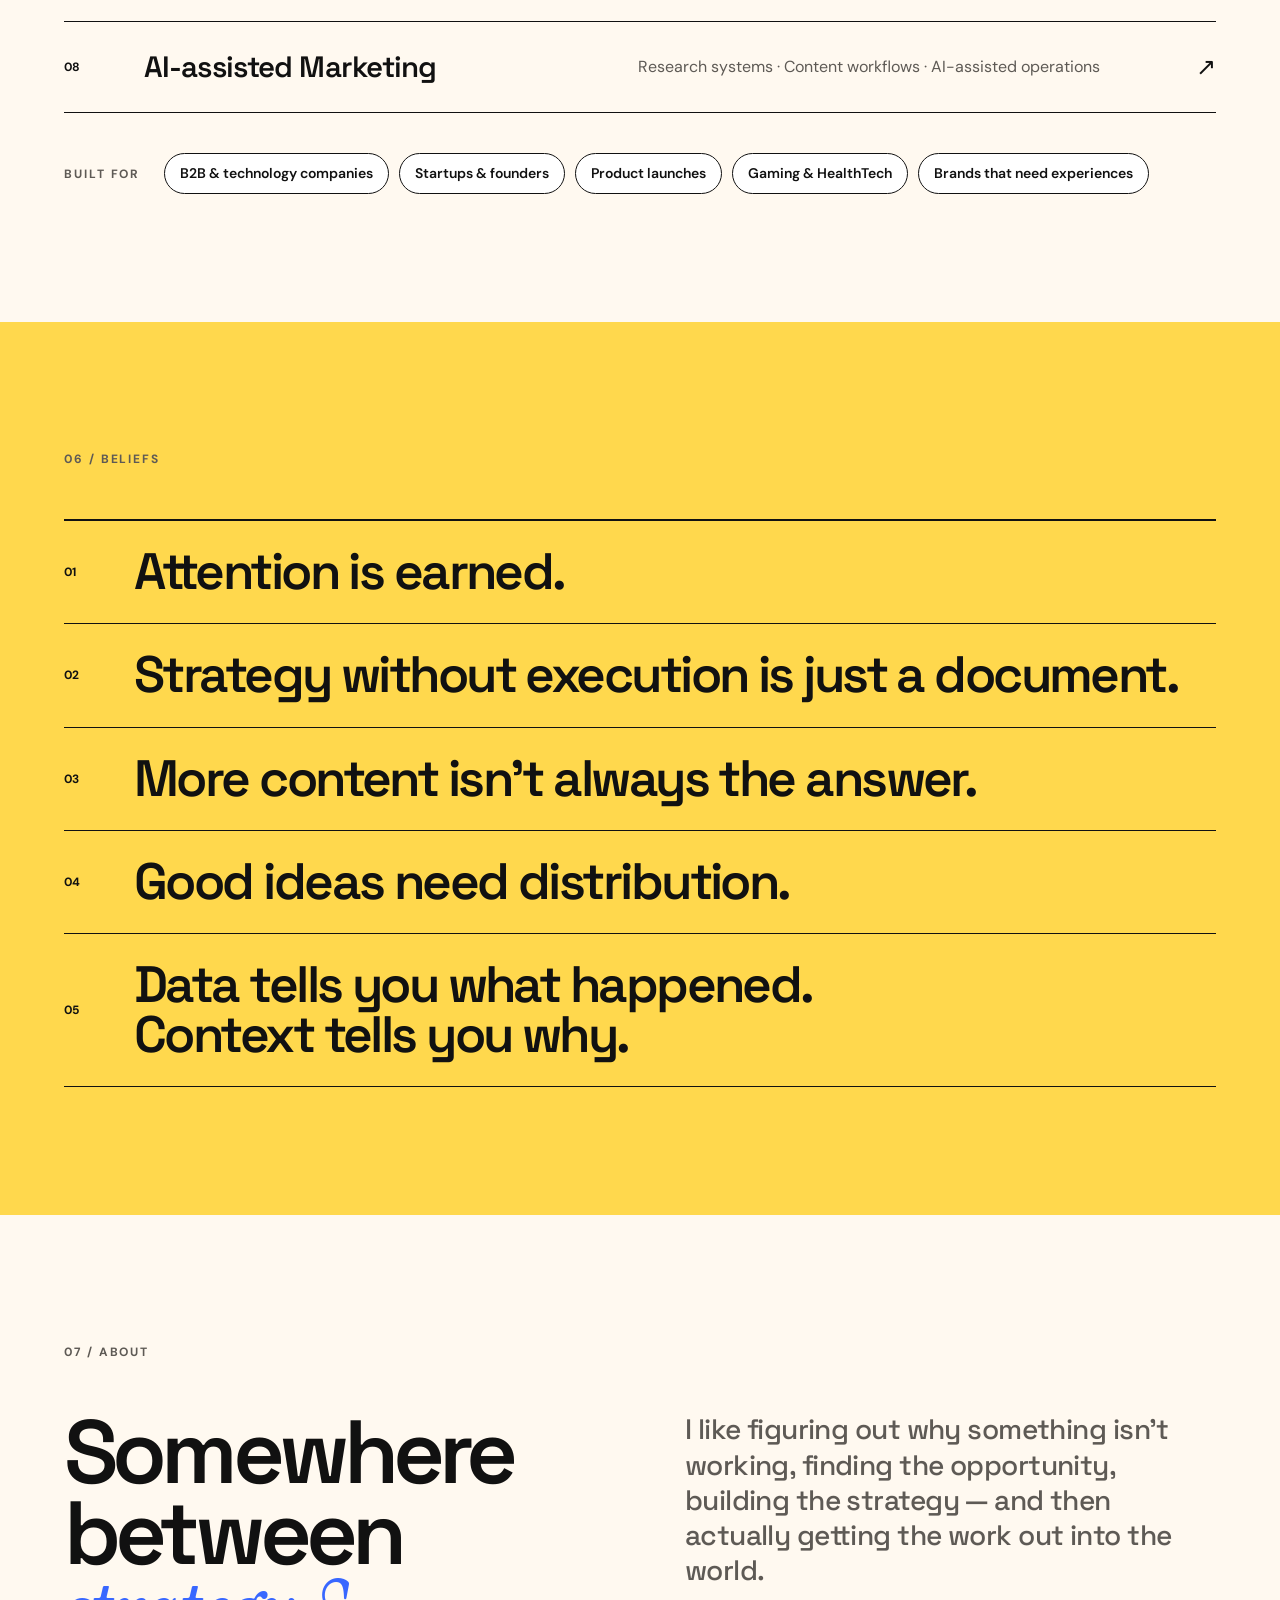
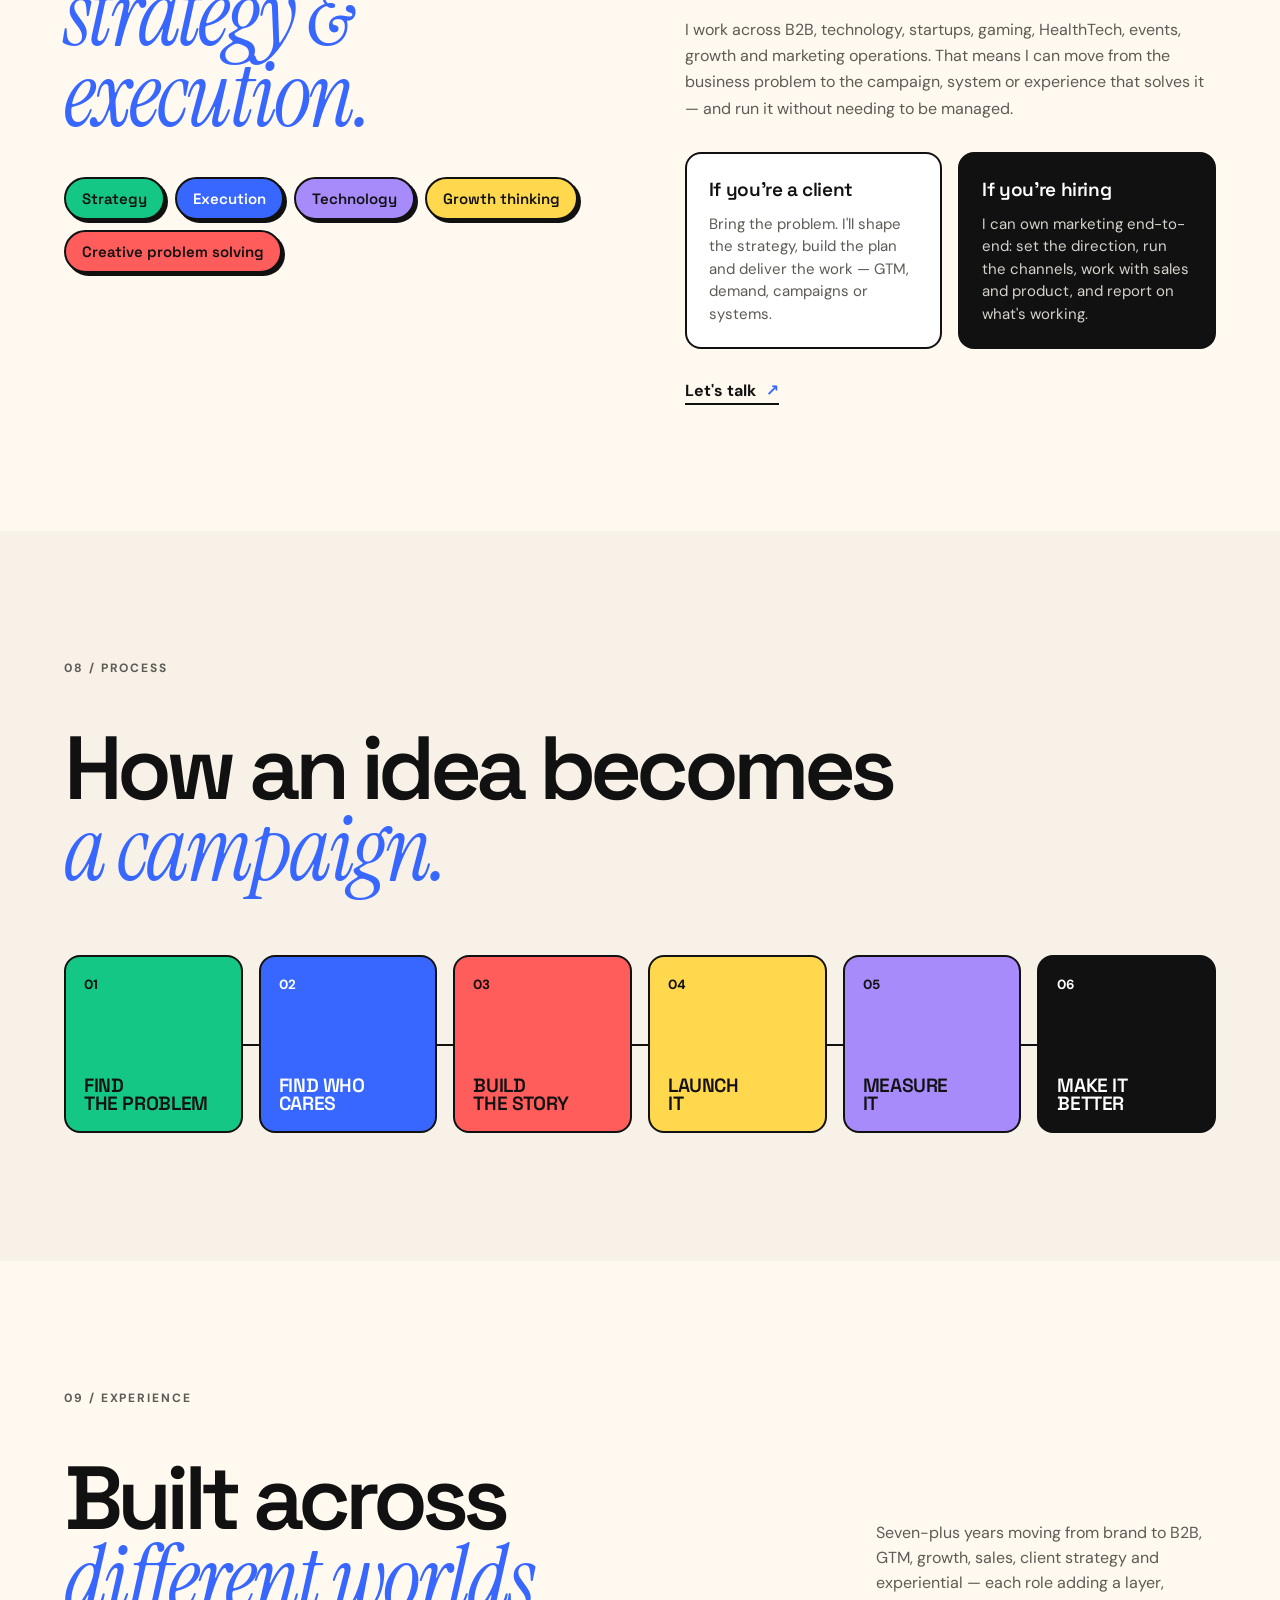
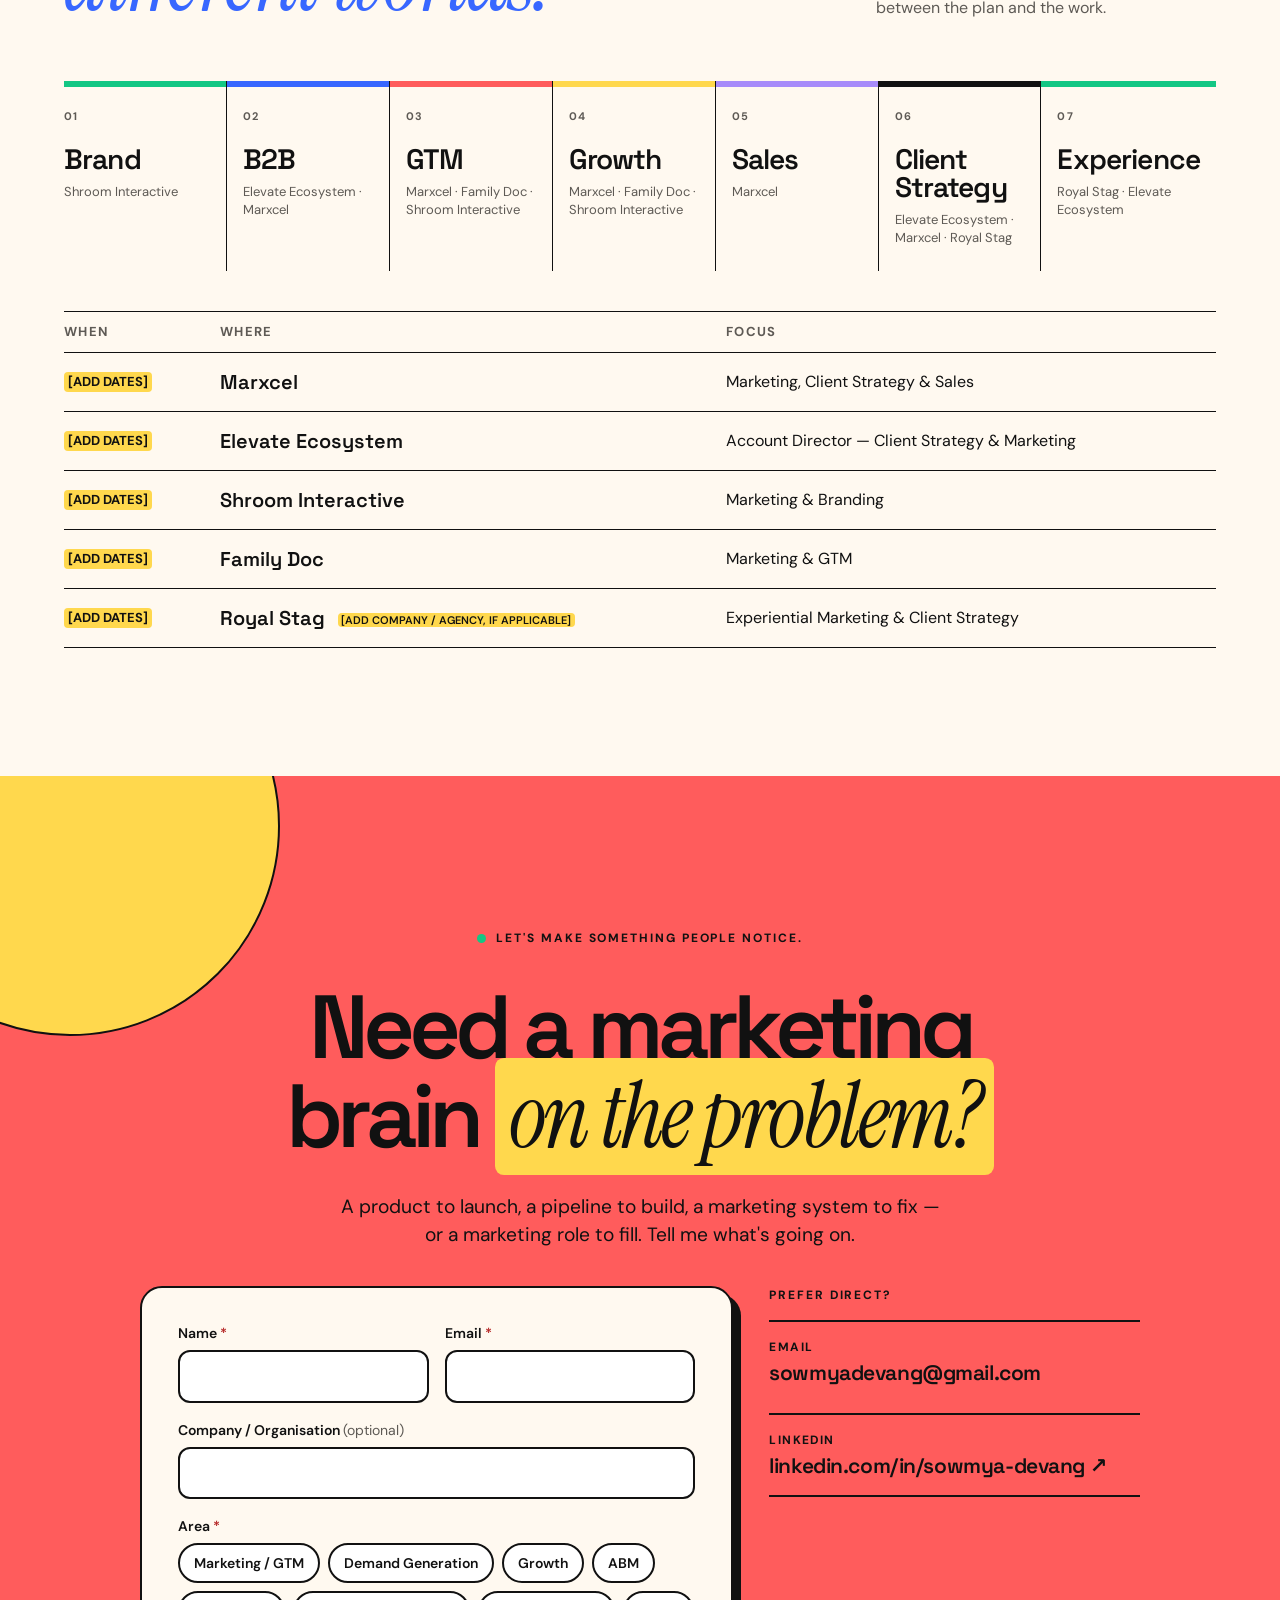
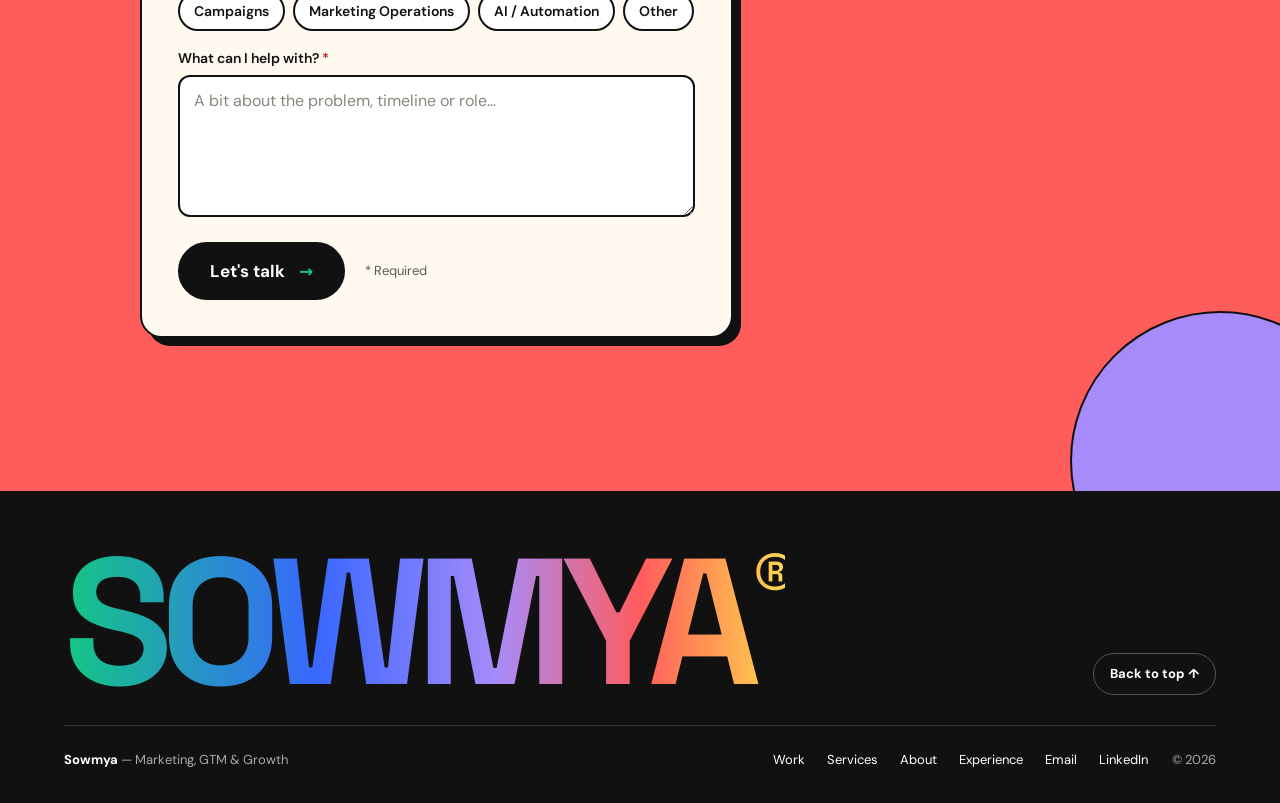
==== commit 036c76c8: "Rewrite case studies and experience with approved positioning - Five case studies now follow: The ch" ====
--- a/index.html
+++ b/index.html
@@ -135,10 +135,11 @@
 </section>
 
 <!-- ========================= SELECTED WORK =========================
-     Each case uses <details> for the case notes (no extra pages needed).
-     Fill every [ADD VERIFIED DETAILS] with real, verified details. Only add outcomes
-     you can verify. To add an image, put it in assets/images/ and replace
-     the .case-visual block with e.g.:
+     Case structure: The challenge / My role / The approach / The work /
+     The proof / What I built. Only add metrics, outcomes or proof you can
+     verify — replace each [ADD VERIFIED PROOF …] or delete that block.
+     To add an image, put it in assets/images/ and replace the .case-visual
+     block with e.g.:
      <img class="case-img" src="assets/images/marxcel.jpg" alt="Describe the image" width="800" height="600" loading="lazy" decoding="async">
 -->
 <section class="work section" id="work" aria-labelledby="work-title">
@@ -152,115 +153,135 @@
     <div class="case-number">01</div>
     <div class="case-copy">
       <p class="case-client">Marxcel</p>
-      <p class="case-tags">GTM · DEMAND GEN · OUTBOUND · AI</p>
-      <h3>Building a B2B client acquisition engine.</h3>
-      <p>Systems to identify, qualify and engage potential B2B clients for a technology-focused marketing business.</p>
+      <p class="case-tags">GTM · POSITIONING · ACQUISITION · SALES · MARKETING OPS · AI</p>
+      <h3>Building the growth engine behind a B2B marketing business.</h3>
+      <p class="case-k">The challenge</p>
+      <p class="case-lead">Marxcel needed more than marketing execution. The role spanned positioning, GTM, acquisition, sales, marketing operations, client growth and international expansion.</p>
+      <p class="case-role"><span class="case-k">My role</span> Marketing, Client Strategy &amp; Sales — an embedded, consulting-style growth role across marketing, sales and client strategy, not a conventional marketing-manager seat.</p>
       <details class="case-notes">
-        <summary>Case notes <span aria-hidden="true">+</span></summary>
-        <dl>
-          <dt>Problem</dt><dd class="todo">[ADD VERIFIED DETAILS]</dd>
-          <dt>Role</dt><dd class="todo">[ADD VERIFIED DETAILS]</dd>
-          <dt>Strategy</dt><dd class="todo">[ADD VERIFIED DETAILS]</dd>
-          <dt>Execution</dt><dd class="todo">[ADD VERIFIED DETAILS]</dd>
-          <dt>Deliverables</dt><dd class="todo">[ADD VERIFIED DETAILS]</dd>
-          <dt>Outcome</dt><dd class="todo">[ADD VERIFIED OUTCOME — or delete this line]</dd>
-        </dl>
+        <summary>Read the case study <span aria-hidden="true">+</span></summary>
+        <div class="case-body">
+          <h4>The approach</h4>
+          <p>Treat growth as one connected system rather than separate marketing and sales tasks: <strong>Position → Target → Acquire → Convert → Grow.</strong> Positioning and ICP decide who to go after; research and data drive acquisition; sales process and pipeline handle conversion; account strategy grows existing clients.</p>
+          <h4>The work</h4>
+          <ul class="case-work"><li>Marketing &amp; GTM strategy, positioning and messaging</li><li>ICP, target-market and target-company research</li><li>Prospect and company databases, with lead enrichment</li><li>Outbound systems and AI-assisted prospecting</li><li>Lead-generation and sales strategy, pipeline development and sales trackers</li><li>Marketing operations, automation and the marketing-to-sales process</li><li>Existing-client growth and account strategy</li><li>International market expansion and prospecting, including the US and Singapore</li><li>Revenue and growth strategy</li></ul>
+          <h4>The proof</h4>
+          <ul class="proof-chips"><li>ICP &amp; target-company research</li><li>Prospect / company databases</li><li>Outbound systems</li><li>Sales trackers</li><li>Marketing automation</li><li>AI-assisted prospecting &amp; lead enrichment</li><li>GTM plans</li><li>International prospecting: US &amp; Singapore</li></ul>
+          <h4>What I built</h4>
+          <p>A connected growth engine — positioning and ICP, target databases, outbound and AI-assisted prospecting, sales tracking and account strategy — designed so acquisition, conversion and client growth run as one process instead of separate efforts.</p>
+        </div>
       </details>
       <a class="case-link" href="#contact">Discuss a similar project <span aria-hidden="true">↗</span></a>
     </div>
-    <div class="case-visual funnel" aria-hidden="true"><div>TARGET</div><i>↓</i><div>IDENTIFY</div><i>↓</i><div>QUALIFY</div><i>↓</i><div>ENGAGE</div></div>
+    <ol class="case-visual engine" aria-hidden="true"><li>POSITION</li><li>TARGET</li><li>ACQUIRE</li><li>CONVERT</li><li>GROW</li></ol>
   </article>
 
   <article class="case case-blue">
     <div class="case-number">02</div>
     <div class="case-copy">
       <p class="case-client">Elevate Ecosystem</p>
-      <p class="case-tags">ABM · COMMUNITY · B2B · CAMPAIGNS</p>
+      <p class="case-tags">B2B · ABM · COMMUNITY-LED DEMAND · CLIENT STRATEGY · EXPERIENTIAL</p>
       <h3>Turning community into demand.</h3>
-      <p>Community-led demand generation, account-based marketing and technology ecosystem campaigns.</p>
+      <p class="case-k">The challenge</p>
+      <p class="case-lead">Growing B2B demand and client accounts through a technology ecosystem — its communities, programmes and events.</p>
+      <p class="case-role"><span class="case-k">My role</span> Account Director — Client Strategy &amp; Marketing.</p>
       <details class="case-notes">
-        <summary>Case notes <span aria-hidden="true">+</span></summary>
-        <dl>
-          <dt>Problem</dt><dd class="todo">[ADD VERIFIED DETAILS]</dd>
-          <dt>Role</dt><dd class="todo">[ADD VERIFIED DETAILS]</dd>
-          <dt>Strategy</dt><dd class="todo">[ADD VERIFIED DETAILS]</dd>
-          <dt>Execution</dt><dd class="todo">[ADD VERIFIED DETAILS]</dd>
-          <dt>Deliverables</dt><dd class="todo">[ADD VERIFIED DETAILS]</dd>
-          <dt>Outcome</dt><dd class="todo">[ADD VERIFIED OUTCOME — or delete this line]</dd>
-        </dl>
+        <summary>Read the case study <span aria-hidden="true">+</span></summary>
+        <div class="case-body">
+          <h4>The approach</h4>
+          <p>Use the ecosystem as the channel: pair community-led demand generation with ABM, and plan campaigns, programmes and experiences around the accounts and audiences that matter to each client.</p>
+          <h4>The work</h4>
+          <ul class="case-work"><li>B2B marketing strategy and client strategy</li><li>Community-led demand generation and ABM</li><li>Campaign planning and execution</li><li>Ecosystem and community programmes</li><li>Account growth and retention</li><li>Experiential and integrated marketing</li></ul>
+          <h4>The proof</h4>
+          <ul class="proof-chips"><li>DevCon</li><li>Decrypt</li><li>Builders Camp</li><li>Marketplace Conclave</li><li>AccelerateHer</li><li>AWS ML Elevate</li></ul>
+          <h4>What I built</h4>
+          <p>An integrated, ecosystem-led approach connecting client strategy, community programmes, ABM and experiential marketing across the programmes above.</p>
+        </div>
       </details>
       <a class="case-link" href="#contact">Discuss a similar project <span aria-hidden="true">↗</span></a>
     </div>
-    <div class="case-visual community" aria-hidden="true"><span>COMMUNITY</span><span>ABM</span><span>DEMAND</span><span>↗</span></div>
+    <div class="case-visual eco" aria-hidden="true"><span>DevCon</span><span>Decrypt</span><span>Builders Camp</span><b>ECOSYSTEM ↗</b><span>Marketplace Conclave</span><span>AccelerateHer</span><span>AWS ML Elevate</span></div>
   </article>
 
-  <article class="case case-yellow">
+  <article class="case case-yellow case-expressive">
     <div class="case-number">03</div>
     <div class="case-copy">
       <p class="case-client">Shroom Interactive</p>
-      <p class="case-tags">GAMING · BRAND · CONTENT · COMMUNITY</p>
-      <h3>Building a game brand from the ground up.</h3>
-      <p>Building the marketing and audience engine around an independent game studio and its upcoming title.</p>
+      <p class="case-tags">BRAND · POSITIONING · GTM · CONTENT &amp; SOCIAL · COMMUNITY</p>
+      <h3>Building the brand and marketing presence for an indie game studio.</h3>
+      <p class="case-k">The challenge</p>
+      <p class="case-lead">An independent game studio and its upcoming title needed a brand, a marketing presence and an audience — built from the ground up.</p>
+      <p class="case-role"><span class="case-k">My role</span> Marketing &amp; Branding.</p>
       <details class="case-notes">
-        <summary>Case notes <span aria-hidden="true">+</span></summary>
-        <dl>
-          <dt>Problem</dt><dd class="todo">[ADD VERIFIED DETAILS]</dd>
-          <dt>Role</dt><dd class="todo">[ADD VERIFIED DETAILS]</dd>
-          <dt>Strategy</dt><dd class="todo">[ADD VERIFIED DETAILS]</dd>
-          <dt>Execution</dt><dd class="todo">[ADD VERIFIED DETAILS]</dd>
-          <dt>Deliverables</dt><dd class="todo">[ADD VERIFIED DETAILS]</dd>
-          <dt>Outcome</dt><dd class="todo">[ADD VERIFIED OUTCOME — or delete this line]</dd>
-        </dl>
+        <summary>Read the case study <span aria-hidden="true">+</span></summary>
+        <div class="case-body">
+          <h4>The approach</h4>
+          <p>Start with the brand, not the channels: define the studio's positioning and identity, then build the go-to-market, content and community around it so the audience can grow alongside the game.</p>
+          <h4>The work</h4>
+          <ul class="case-work"><li>Brand strategy and brand positioning</li><li>Marketing strategy and go-to-market</li><li>Content and social</li><li>Community building and gaming audience development</li><li>Campaign planning</li><li>Digital presence</li><li>Growth initiatives</li></ul>
+          <h4>The proof</h4>
+          <p class="todo-line"><span class="todo">[ADD VERIFIED PROOF — e.g. links to the studio's channels, trailer or brand assets]</span></p>
+          <h4>What I built</h4>
+          <p>The studio's brand and marketing foundation — positioning, content and social presence, and the community around the upcoming title.</p>
+        </div>
       </details>
       <a class="case-link" href="#contact">Discuss a similar project <span aria-hidden="true">↗</span></a>
     </div>
-    <div class="case-visual game-visual" aria-hidden="true"><div class="pixel">PLAY<br>BUILD<br>REPEAT</div><div class="controller">✦</div></div>
+    <div class="case-visual game-visual" aria-hidden="true"><div class="pixel">PLAY<br>BUILD<br>REPEAT</div><span class="gsticker gs1">BRAND</span><span class="gsticker gs2">COMMUNITY</span><span class="gsticker gs3">CONTENT</span><div class="pixel-art"><i></i><i></i><i></i><i></i><i></i><i></i><i></i><i></i><i></i><i></i><i></i><i></i><i></i><i></i><i></i><i></i><i></i><i></i><i></i><i></i><i></i><i></i><i></i><i></i><i></i></div><div class="controller">✦</div></div>
   </article>
 
   <article class="case case-coral">
     <div class="case-number">04</div>
     <div class="case-copy">
       <p class="case-client">Family Doc</p>
-      <p class="case-tags">HEALTHTECH · GTM · LAUNCH · GROWTH</p>
-      <h3>Taking a HealthTech product to market.</h3>
-      <p>Developing a launch and growth strategy for a HealthTech product.</p>
+      <p class="case-tags">HEALTHTECH · POSITIONING · GTM · ACQUISITION · PERFORMANCE</p>
+      <h3>Taking a HealthTech product from launch planning to market.</h3>
+      <p class="case-k">The challenge</p>
+      <p class="case-lead">A HealthTech product needed a launch and growth strategy to take it from planning to market.</p>
+      <p class="case-role"><span class="case-k">My role</span> Marketing &amp; GTM.</p>
       <details class="case-notes">
-        <summary>Case notes <span aria-hidden="true">+</span></summary>
-        <dl>
-          <dt>Problem</dt><dd class="todo">[ADD VERIFIED DETAILS]</dd>
-          <dt>Role</dt><dd class="todo">[ADD VERIFIED DETAILS]</dd>
-          <dt>Strategy</dt><dd class="todo">[ADD VERIFIED DETAILS]</dd>
-          <dt>Execution</dt><dd class="todo">[ADD VERIFIED DETAILS]</dd>
-          <dt>Deliverables</dt><dd class="todo">[ADD VERIFIED DETAILS]</dd>
-          <dt>Outcome</dt><dd class="todo">[ADD VERIFIED OUTCOME — or delete this line]</dd>
-        </dl>
+        <summary>Read the case study <span aria-hidden="true">+</span></summary>
+        <div class="case-body">
+          <h4>The approach</h4>
+          <p>Sequence the launch: positioning and GTM planning first, then digital acquisition — content, social, campaigns and performance marketing — supported by marketing operations.</p>
+          <h4>The work</h4>
+          <ul class="case-work"><li>HealthTech launch strategy</li><li>Positioning</li><li>GTM planning</li><li>Digital marketing and user acquisition</li><li>Campaign strategy</li><li>Content and social</li><li>Performance marketing</li><li>Marketing operations</li></ul>
+          <h4>The proof</h4>
+          <p class="todo-line"><span class="todo">[ADD VERIFIED PROOF — e.g. launch assets, campaign creative or channel plan]</span></p>
+          <h4>What I built</h4>
+          <p>The launch and go-to-market plan, and the digital acquisition mix around it.</p>
+        </div>
       </details>
       <a class="case-link" href="#contact">Discuss a similar project <span aria-hidden="true">↗</span></a>
     </div>
-    <div class="case-visual launch" aria-hidden="true"><div>IDEA</div><b>→</b><div>LAUNCH</div><b>→</b><div>GROW</div></div>
+    <div class="case-visual launch" aria-hidden="true"><div>PLAN</div><b>→</b><div>LAUNCH</div><b>→</b><div>MARKET</div></div>
   </article>
 
   <article class="case case-dark">
     <div class="case-number">05</div>
     <div class="case-copy">
       <p class="case-client">Royal Stag</p>
-      <p class="case-tags">EXPERIENTIAL · EVENTS · BRAND · ENGAGEMENT</p>
+      <p class="case-tags">EXPERIENTIAL · BRAND ACTIVATION · EVENT STRATEGY · PRODUCTION</p>
       <h3>Turning an event into an experience.</h3>
-      <p>Planning and executing an experiential brand and sales conference environment.</p>
+      <p class="case-k">The challenge</p>
+      <p class="case-lead">Planning and executing an experiential brand and sales conference environment — one that felt like the brand, not just an event.</p>
+      <p class="case-role"><span class="case-k">My role</span> Experiential Marketing &amp; Client Strategy.</p>
       <details class="case-notes">
-        <summary>Case notes <span aria-hidden="true">+</span></summary>
-        <dl>
-          <dt>Problem</dt><dd class="todo">[ADD VERIFIED DETAILS]</dd>
-          <dt>Role</dt><dd class="todo">[ADD VERIFIED DETAILS]</dd>
-          <dt>Strategy</dt><dd class="todo">[ADD VERIFIED DETAILS]</dd>
-          <dt>Execution</dt><dd class="todo">[ADD VERIFIED DETAILS]</dd>
-          <dt>Deliverables</dt><dd class="todo">[ADD VERIFIED DETAILS]</dd>
-          <dt>Outcome</dt><dd class="todo">[ADD VERIFIED OUTCOME — or delete this line]</dd>
-        </dl>
+        <summary>Read the case study <span aria-hidden="true">+</span></summary>
+        <div class="case-body">
+          <h4>The approach</h4>
+          <p>Concept to execution: develop the concept and event strategy around the brand, then carry it through production, vendors and on-ground delivery so the audience experiences the brand in the room.</p>
+          <h4>The work</h4>
+          <ul class="case-work"><li>Brand experience and concept development</li><li>Event strategy</li><li>Client servicing</li><li>Production coordination and vendor management</li><li>Audience engagement</li><li>On-ground execution and brand activation</li></ul>
+          <h4>The proof</h4>
+          <p class="todo-line"><span class="todo">[ADD VERIFIED PROOF — e.g. event photos or production visuals]</span></p>
+          <h4>What I built</h4>
+          <p>The experiential conference environment — taken from concept, through production, to on-ground execution.</p>
+        </div>
       </details>
       <a class="case-link" href="#contact">Discuss a similar project <span aria-hidden="true">↗</span></a>
     </div>
-    <div class="case-visual event-visual" aria-hidden="true"><div>BRAND</div><div>×</div><div>PEOPLE</div><div>=</div><div>EXPERIENCE</div></div>
+    <div class="case-visual stage-visual" aria-hidden="true"><div class="stage"><i class="beam b1"></i><i class="beam b2"></i><span>BRAND × PEOPLE</span></div><div class="crowd"><b></b><b></b><b></b><b></b><b></b><b></b><b></b><b></b><b></b><b></b><b></b><b></b><b></b><b></b><b></b><b></b><b></b><b></b><b></b><b></b><b></b></div><ol class="c2e"><li>CONCEPT</li><li>PRODUCTION</li><li>ON-GROUND</li></ol></div>
   </article>
 </section>
 
@@ -364,23 +385,29 @@
 </section>
 
 <!-- ========================= EXPERIENCE =========================
-     Add real roles in the .roles list below. Don't invent titles or companies. -->
+     Add real dates in the .roles list. Don't invent titles, companies or dates. -->
 <section class="experience section" id="experience" aria-labelledby="experience-title">
   <p class="section-label">09 / EXPERIENCE</p>
   <div class="section-heading">
     <h2 id="experience-title">Built across<br><span>different worlds.</span></h2>
-    <p>Strategy, client management, campaigns and growth — with experience moving between the plan and the work.</p>
-  </div>
-  <div class="timeline">
-    <div><span>MARKETING</span><h3>7+ years</h3><p>Strategy, growth, demand generation and client work.</p></div>
-    <div><span>B2B</span><h3>Demand + ABM</h3><p>Technology ecosystem marketing, communities and account-based programmes.</p></div>
-    <div><span>EXPERIENTIAL</span><h3>Campaigns + Events</h3><p>Brand experiences, engagement and production-led marketing.</p></div>
-    <div><span>AI / SYSTEMS</span><h3>Automation</h3><p>Marketing workflows, research systems and AI-assisted operations.</p></div>
-  </div>
+    <p>Seven-plus years moving from brand to B2B, GTM, growth, sales, client strategy and experiential — each role adding a layer, between the plan and the work.</p>
+  </div>
+  <ol class="story" aria-label="Career story">
+    <li><span>01</span><strong>Brand</strong><em>Shroom Interactive</em></li>
+    <li><span>02</span><strong>B2B</strong><em>Elevate Ecosystem · Marxcel</em></li>
+    <li><span>03</span><strong>GTM</strong><em>Marxcel · Family Doc · Shroom Interactive</em></li>
+    <li><span>04</span><strong>Growth</strong><em>Marxcel · Family Doc · Shroom Interactive</em></li>
+    <li><span>05</span><strong>Sales</strong><em>Marxcel</em></li>
+    <li><span>06</span><strong>Client Strategy</strong><em>Elevate Ecosystem · Marxcel · Royal Stag</em></li>
+    <li><span>07</span><strong>Experience</strong><em>Royal Stag · Elevate Ecosystem</em></li>
+  </ol>
   <ol class="roles" aria-label="Roles">
-    <li><span class="todo">[ADD YEARS]</span><strong class="todo">[ADD ROLE]</strong><em class="todo">[ADD COMPANY]</em></li>
-    <li><span class="todo">[ADD YEARS]</span><strong class="todo">[ADD ROLE]</strong><em class="todo">[ADD COMPANY]</em></li>
-    <li><span class="todo">[ADD YEARS]</span><strong class="todo">[ADD ROLE]</strong><em class="todo">[ADD COMPANY]</em></li>
+    <li class="roles-head" aria-hidden="true"><span>When</span><span>Where</span><span>Focus</span></li>
+    <li><span class="todo">[ADD DATES]</span><strong>Marxcel</strong><em>Marketing, Client Strategy &amp; Sales</em></li>
+    <li><span class="todo">[ADD DATES]</span><strong>Elevate Ecosystem</strong><em>Account Director — Client Strategy &amp; Marketing</em></li>
+    <li><span class="todo">[ADD DATES]</span><strong>Shroom Interactive</strong><em>Marketing &amp; Branding</em></li>
+    <li><span class="todo">[ADD DATES]</span><strong>Family Doc</strong><em>Marketing &amp; GTM</em></li>
+    <li><span class="todo">[ADD DATES]</span><strong>Royal Stag <small class="todo">[ADD COMPANY / AGENCY, IF APPLICABLE]</small></strong><em>Experiential Marketing &amp; Client Strategy</em></li>
   </ol>
 </section>
 
--- a/style.css
+++ b/style.css
@@ -187,9 +187,20 @@
 .case-notes summary::-webkit-details-marker{display:none}
 .case-notes summary span{font-size:22px;line-height:1;transition:transform .3s var(--ease)}
 .case-notes[open] summary span{transform:rotate(45deg)}
-.case-notes dl{display:grid;grid-template-columns:110px 1fr;gap:8px 16px;margin:4px 0 8px;font-size:14px;line-height:1.45}
-.case-notes dt{font-weight:700;font-size:11px;letter-spacing:.1em;text-transform:uppercase;padding-top:2px}
-.case-notes dd{margin:0}
+.case-k{display:block;margin:0 0 6px;font-size:11px;font-weight:700;letter-spacing:.12em;text-transform:uppercase;opacity:.85}
+.case-lead{max-width:480px;line-height:1.5;margin:0 0 16px}
+.case-role{max-width:480px;margin:0;line-height:1.45;font-weight:600}
+.case-role .case-k{display:inline;margin-right:8px}
+.case-body{padding:2px 0 10px;font-size:14px;line-height:1.5}
+.case-body h4{margin:16px 0 6px;font:700 11px var(--body);letter-spacing:.12em;text-transform:uppercase}
+.case-body h4:first-child{margin-top:4px}
+.case-body p{margin:0}
+.case-work{list-style:none;padding:0;margin:0;display:grid;gap:4px}
+.case-work li{position:relative;padding-left:18px}
+.case-work li::before{content:"→";position:absolute;left:0;font-weight:700}
+.proof-chips{display:flex;flex-wrap:wrap;gap:6px}
+.proof-chips li{padding:5px 11px;border:1.5px solid currentColor;border-radius:999px;font-size:13px;font-weight:600}
+.todo-line{margin:0}
 .case-link{display:inline-flex;gap:8px;margin-top:18px;font-weight:700;text-decoration:none;border-bottom:2px solid currentColor;padding-bottom:2px}
 .case-link span{transition:transform .25s var(--ease)}
 .case-link:hover span{transform:translate(3px,-3px)}
@@ -201,27 +212,49 @@
 .case-img{align-self:center;width:100%;border-radius:14px;border:2px solid currentColor;object-fit:cover}
 .case-visual{align-self:center;justify-self:center;width:100%;height:360px;display:flex;align-items:center;justify-content:center;transition:transform .6s var(--ease)}
 .case:hover .case-visual{transform:scale(1.03) rotate(-1deg)}
-.funnel{flex-direction:column;font:700 26px var(--display)}
-.funnel div{border:2px solid var(--dark);padding:8px 28px;background:var(--cream);box-shadow:4px 4px 0 var(--dark)}
-.funnel div:nth-of-type(2){width:88%;text-align:center;max-width:250px}
-.funnel i{font-style:normal;font-size:22px;margin:4px 0}
-.community{position:relative}
-.community span{position:absolute;border:2px solid #fff;border-radius:999px;padding:16px 24px;font:700 22px var(--display)}
-.community span:nth-child(1){top:25px;left:8%;background:var(--lavender);color:var(--dark);border-color:var(--dark)}
-.community span:nth-child(2){top:120px;right:8%;rotate:8deg}
-.community span:nth-child(3){bottom:85px;left:16%;rotate:-8deg;background:var(--yellow);color:var(--dark);border-color:var(--dark)}
-.community span:nth-child(4){bottom:15px;right:20%;font-size:40px;border:0}
+/* Marxcel: growth-engine staircase */
+.engine{list-style:none;margin:0;padding:0;flex-direction:column;align-items:flex-start;justify-content:center;gap:10px;font:700 clamp(18px,1.9vw,25px) var(--display);counter-reset:eng}
+.engine li{counter-increment:eng;padding:8px 18px;border:2px solid var(--dark);background:var(--cream);box-shadow:4px 4px 0 var(--dark);position:relative}
+.engine li::before{content:"0" counter(eng);font:700 11px var(--body);margin-right:10px;vertical-align:middle}
+.engine li:nth-child(2){margin-left:10%}.engine li:nth-child(3){margin-left:20%}.engine li:nth-child(4){margin-left:30%}
+.engine li:nth-child(5){margin-left:40%;background:var(--yellow)}
+.engine li:not(:last-child)::after{content:"↘";position:absolute;right:-26px;bottom:-18px;font-size:20px}
+/* Elevate: programme ecosystem */
+.eco{flex-wrap:wrap;align-content:center;gap:12px;padding:0 4%}
+.eco span{padding:12px 18px;border:2px solid #fff;border-radius:999px;font:700 clamp(15px,1.4vw,19px) var(--display);white-space:nowrap}
+.eco span:nth-child(odd){rotate:-3deg}.eco span:nth-child(even){rotate:3deg}
+.eco span:nth-child(1),.eco span:nth-child(6){background:var(--lavender);color:var(--dark);border-color:var(--dark)}
+.eco span:nth-child(3),.eco span:nth-child(7){background:var(--yellow);color:var(--dark);border-color:var(--dark)}
+.eco b{flex-basis:100%;text-align:center;font:700 clamp(26px,3vw,40px) var(--display);letter-spacing:-.03em;color:var(--yellow);margin:4px 0}
+/* Shroom: more expressive, playful treatment */
+.case-expressive{background-image:radial-gradient(rgba(17,17,17,.14) 1.5px,transparent 1.6px);background-size:18px 18px}
+.case-expressive h3{font-family:var(--display)}
+.gsticker{position:absolute;z-index:2;padding:8px 14px;border:2px solid var(--dark);border-radius:8px;font:700 16px var(--display);box-shadow:4px 4px 0 var(--dark)}
+.gs1{top:8%;left:6%;background:var(--lavender);rotate:-10deg}
+.gs2{top:14%;right:4%;background:var(--green);rotate:8deg}
+.gs3{bottom:8%;left:12%;background:var(--coral);rotate:6deg}
+.pixel-art{position:absolute;right:8%;bottom:6%;display:grid;grid-template-columns:repeat(5,12px);gap:2px;rotate:-8deg}
+.pixel-art i{width:12px;height:12px;background:transparent}
+.pixel-art i:nth-child(n+2):nth-child(-n+4),.pixel-art i:nth-child(6),.pixel-art i:nth-child(8),.pixel-art i:nth-child(10),.pixel-art i:nth-child(n+11):nth-child(-n+15),.pixel-art i:nth-child(16),.pixel-art i:nth-child(18),.pixel-art i:nth-child(20),.pixel-art i:nth-child(22),.pixel-art i:nth-child(24){background:var(--dark)}
+/* Royal Stag: stage, crowd, concept-to-execution */
+.stage-visual{flex-direction:column;gap:14px}
+.stage{position:relative;width:min(100%,380px);height:120px;border:2px solid #fff;border-radius:10px 10px 0 0;display:flex;align-items:flex-end;justify-content:center;padding-bottom:14px;overflow:hidden;background:linear-gradient(#1d1d1d,#111)}
+.stage span{position:relative;z-index:1;font:700 20px var(--display);letter-spacing:.02em;background:var(--coral);color:var(--dark);padding:6px 14px}
+.beam{position:absolute;top:0;width:120px;height:140px;background:linear-gradient(rgba(255,216,77,.55),rgba(255,216,77,0));clip-path:polygon(45% 0,55% 0,100% 100%,0 100%)}
+.b1{left:12%;rotate:-14deg;transform-origin:top}.b2{right:12%;rotate:14deg;transform-origin:top}
+.crowd{display:grid;grid-template-columns:repeat(7,1fr);gap:8px 14px;width:min(100%,300px)}
+.crowd b{width:14px;height:14px;border-radius:50%;background:var(--green);justify-self:center}
+.crowd b:nth-child(3n){background:var(--lavender)}.crowd b:nth-child(4n){background:var(--yellow)}
+.c2e{list-style:none;margin:0;padding:0;display:flex;flex-wrap:wrap;justify-content:center;gap:6px;font:700 13px var(--body);letter-spacing:.1em}
+.c2e li{padding:6px 10px;border:1.5px solid #fff}
+.c2e li:not(:last-child)::after{content:" →";color:var(--green)}
 .game-visual{position:relative}
 .pixel{font:700 clamp(40px,4vw,56px)/.86 var(--display);letter-spacing:-.07em;border:3px solid var(--dark);padding:25px;background:var(--cream);box-shadow:8px 8px 0 var(--dark);rotate:-5deg}
 .controller{font-size:110px;position:absolute;right:6%;bottom:2%;rotate:12deg;color:var(--coral);-webkit-text-stroke:2px var(--dark)}
-.launch{gap:10px;font:700 24px var(--display)}
-.launch div{padding:24px 14px;border:2px solid var(--dark);background:var(--cream)}
+.launch{gap:10px;font:700 clamp(17px,1.8vw,24px) var(--display)}
+.launch div{padding:clamp(16px,1.8vw,24px) clamp(8px,1vw,14px);border:2px solid var(--dark);background:var(--cream)}
 .launch div:last-child{background:var(--yellow);box-shadow:5px 5px 0 var(--dark)}
 .launch b{font-size:32px}
-.event-visual{font:700 28px var(--display);gap:12px;flex-wrap:wrap;align-content:center}
-.event-visual div{border:2px solid #fff;padding:12px 18px}
-.event-visual div:nth-child(2),.event-visual div:nth-child(4){border:0;color:var(--green)}
-.event-visual div:last-child{background:var(--coral);color:var(--dark);border-color:var(--coral)}
 
 /* ---------- Toolkit ---------- */
 .toolkit{max-width:none;background:var(--blue);color:#fff}
@@ -294,19 +327,20 @@
 .process-track strong{font:600 clamp(16px,1.5vw,21px)/.95 var(--display);letter-spacing:-.02em}
 
 /* ---------- Experience ---------- */
-.timeline{display:grid;grid-template-columns:repeat(4,1fr);border-top:2px solid var(--line)}
-.timeline>div{padding:24px;border-right:1px solid var(--line);min-height:200px;transition:background .3s}
-.timeline>div:last-child{border-right:0}
-.timeline>div:hover{background:#fff}
-.timeline span{font-size:11px;font-weight:700;letter-spacing:.12em}
-.timeline>div:nth-child(1) span{color:#077a4e}
-.timeline>div:nth-child(2) span{color:var(--blue)}
-.timeline>div:nth-child(3) span{color:#c93434}
-.timeline>div:nth-child(4) span{color:#6d4fd6}
-.timeline h3{font-size:30px;letter-spacing:-.03em;margin:26px 0 10px}
-.timeline p{color:var(--muted);line-height:1.45;font-size:15px;margin:0}
+.story{display:grid;grid-template-columns:repeat(7,1fr);border-top:2px solid var(--line);counter-reset:none}
+.story li{position:relative;padding:20px 16px 24px 0;border-right:1px solid var(--line);transition:background .3s}
+.story li+li{padding-left:16px}
+.story li:last-child{border-right:0}
+.story li:hover{background:#fff}
+.story li::before{content:"";position:absolute;left:0;right:0;top:-2px;height:6px;background:var(--c,var(--green))}
+.story li:nth-child(2){--c:var(--blue)}.story li:nth-child(3){--c:var(--coral)}.story li:nth-child(4){--c:var(--yellow)}.story li:nth-child(5){--c:var(--lavender)}.story li:nth-child(6){--c:var(--dark)}.story li:nth-child(7){--c:var(--green)}
+.story span{font-size:11px;font-weight:700;letter-spacing:.12em;color:var(--muted)}
+.story strong{display:block;margin:18px 0 10px;font:600 clamp(22px,2.2vw,30px)/1 var(--display);letter-spacing:-.03em}
+.story em{display:block;font-style:normal;font-size:13px;line-height:1.4;color:var(--muted)}
 .roles{margin-top:40px;border-top:1px solid var(--line)}
 .roles li{display:grid;grid-template-columns:140px 1fr 1fr;gap:16px;padding:16px 0;border-bottom:1px solid var(--line);align-items:center}
+.roles .roles-head{padding:10px 0;font-size:11px;font-weight:700;letter-spacing:.12em;text-transform:uppercase;color:var(--muted)}
+.roles small{display:inline-block;margin-left:8px;font:600 11px var(--body);vertical-align:middle}
 .roles span{font-size:13px;font-weight:700;justify-self:start}
 .roles strong{font:600 20px var(--display);justify-self:start}
 .roles em{font-style:normal;justify-self:start}
@@ -442,9 +476,10 @@
   .service-list span{grid-column:3;grid-row:1/3}
   .about-grid{grid-template-columns:1fr}
   .audience{grid-template-columns:1fr 1fr}
-  .timeline{grid-template-columns:1fr 1fr}
-  .timeline>div:nth-child(2){border-right:0}
-  .timeline>div:nth-child(n+3){border-top:1px solid var(--line)}
+  .story{grid-template-columns:repeat(4,1fr)}
+  .story li:nth-child(4){border-right:0}
+  .story li:nth-child(5){padding-left:0}
+  .story li:nth-child(n+5){border-top:1px solid var(--line)}
   .footer-bottom{grid-template-columns:1fr}
   .contact-grid{grid-template-columns:1fr}
 }
@@ -462,20 +497,19 @@
   .problem-grid{grid-template-columns:1fr}
   .problem-card{min-height:0}
   .problem-card h3{padding-top:34px;font-size:30px}
-  .case-notes dl{grid-template-columns:1fr;gap:2px}
-  .case-notes dd{margin-bottom:10px}
   .case-visual{height:auto;padding:16px 0 4px}
   .case:hover .case-visual{transform:none}
-  .community{height:230px}
   .game-visual{height:220px}
-  .funnel{font-size:19px}
-  .funnel div{padding:6px 20px}
-  .community span{font-size:17px;padding:12px 16px}
+  .engine{font-size:17px;gap:8px;padding:0 30px 0 0}
+  .engine li{padding:6px 12px}
+  .eco{gap:8px;padding:0}
+  .eco span{font-size:14px;padding:8px 12px}
+  .gsticker{font-size:13px;padding:6px 10px}
+  .stage{height:100px}
+  .stage span{font-size:16px}
   .launch{font-size:17px;gap:6px}
   .launch div{padding:16px 8px}
   .launch b{font-size:22px}
-  .event-visual{font-size:17px;gap:8px}
-  .event-visual div{padding:8px 12px}
   .pixel{font-size:38px}
   .controller{font-size:80px}
   .tags li{padding:10px 14px;font-size:14px}
@@ -486,10 +520,13 @@
   .process-track{display:flex;overflow-x:auto;scroll-snap-type:x mandatory;scroll-padding-inline:var(--gutter);margin-inline:calc(var(--gutter) * -1);padding:0 var(--gutter) 14px;scrollbar-width:none}
   .process-track::-webkit-scrollbar{display:none}
   .process-track li{flex:0 0 58%;min-height:170px;scroll-snap-align:start}
-  .timeline{grid-template-columns:1fr}
-  .timeline>div{border-right:0!important;border-top:1px solid var(--line);min-height:0;padding:22px 0}
-  .timeline h3{margin-top:14px}
-  .timeline>div:first-child{border-top:0}
+  .story{grid-template-columns:1fr 1fr}
+  .story li,.story li+li{padding:16px 12px 18px 0;border-right:0!important;border-top:1px solid var(--line)}
+  .story li:nth-child(even){padding-left:12px;border-left:1px solid var(--line)}
+  .story li:nth-child(-n+2){border-top:0}
+  .story li:last-child{grid-column:1/-1;border-left:0}
+  .story strong{margin:12px 0 6px}
+  .roles .roles-head{display:none}
   .roles li{grid-template-columns:1fr;gap:4px}
   .cta h2{font-size:clamp(40px,12vw,60px)}
   .contact-form{box-shadow:5px 5px 0 var(--dark)}
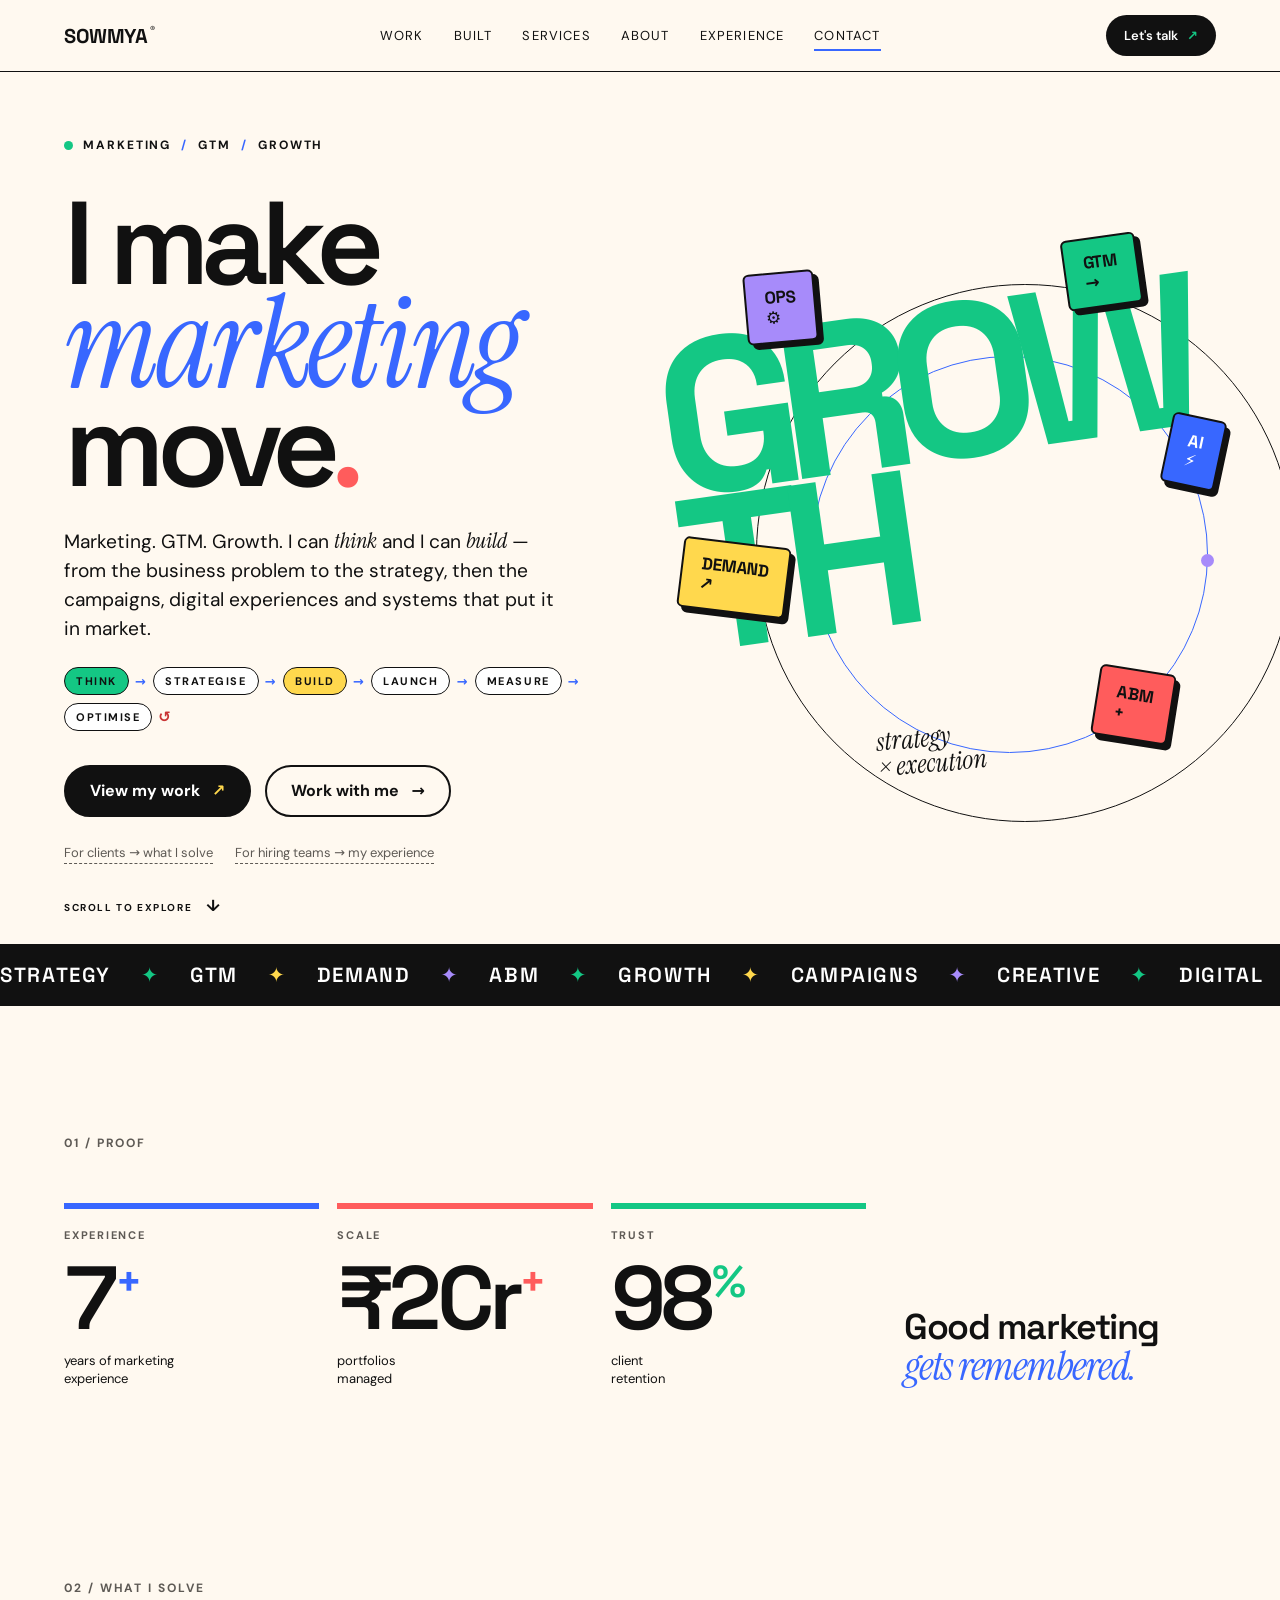
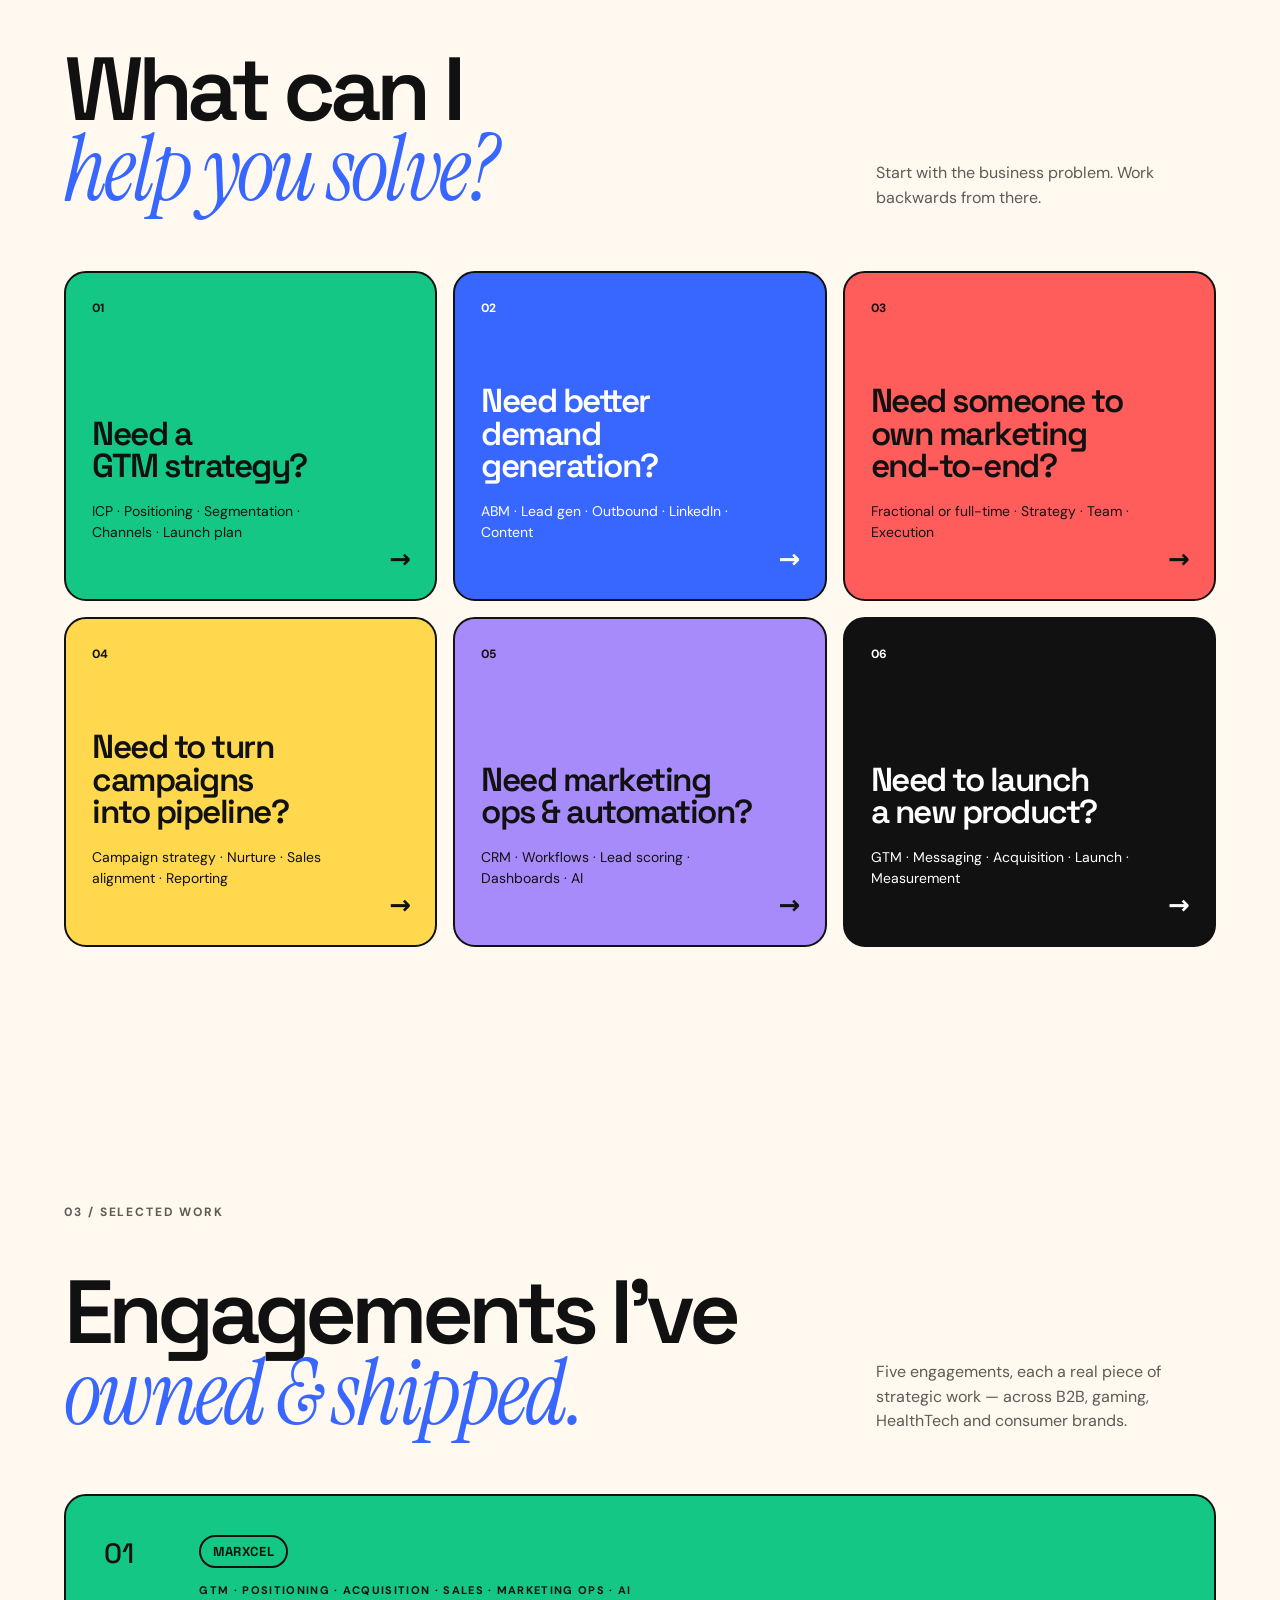
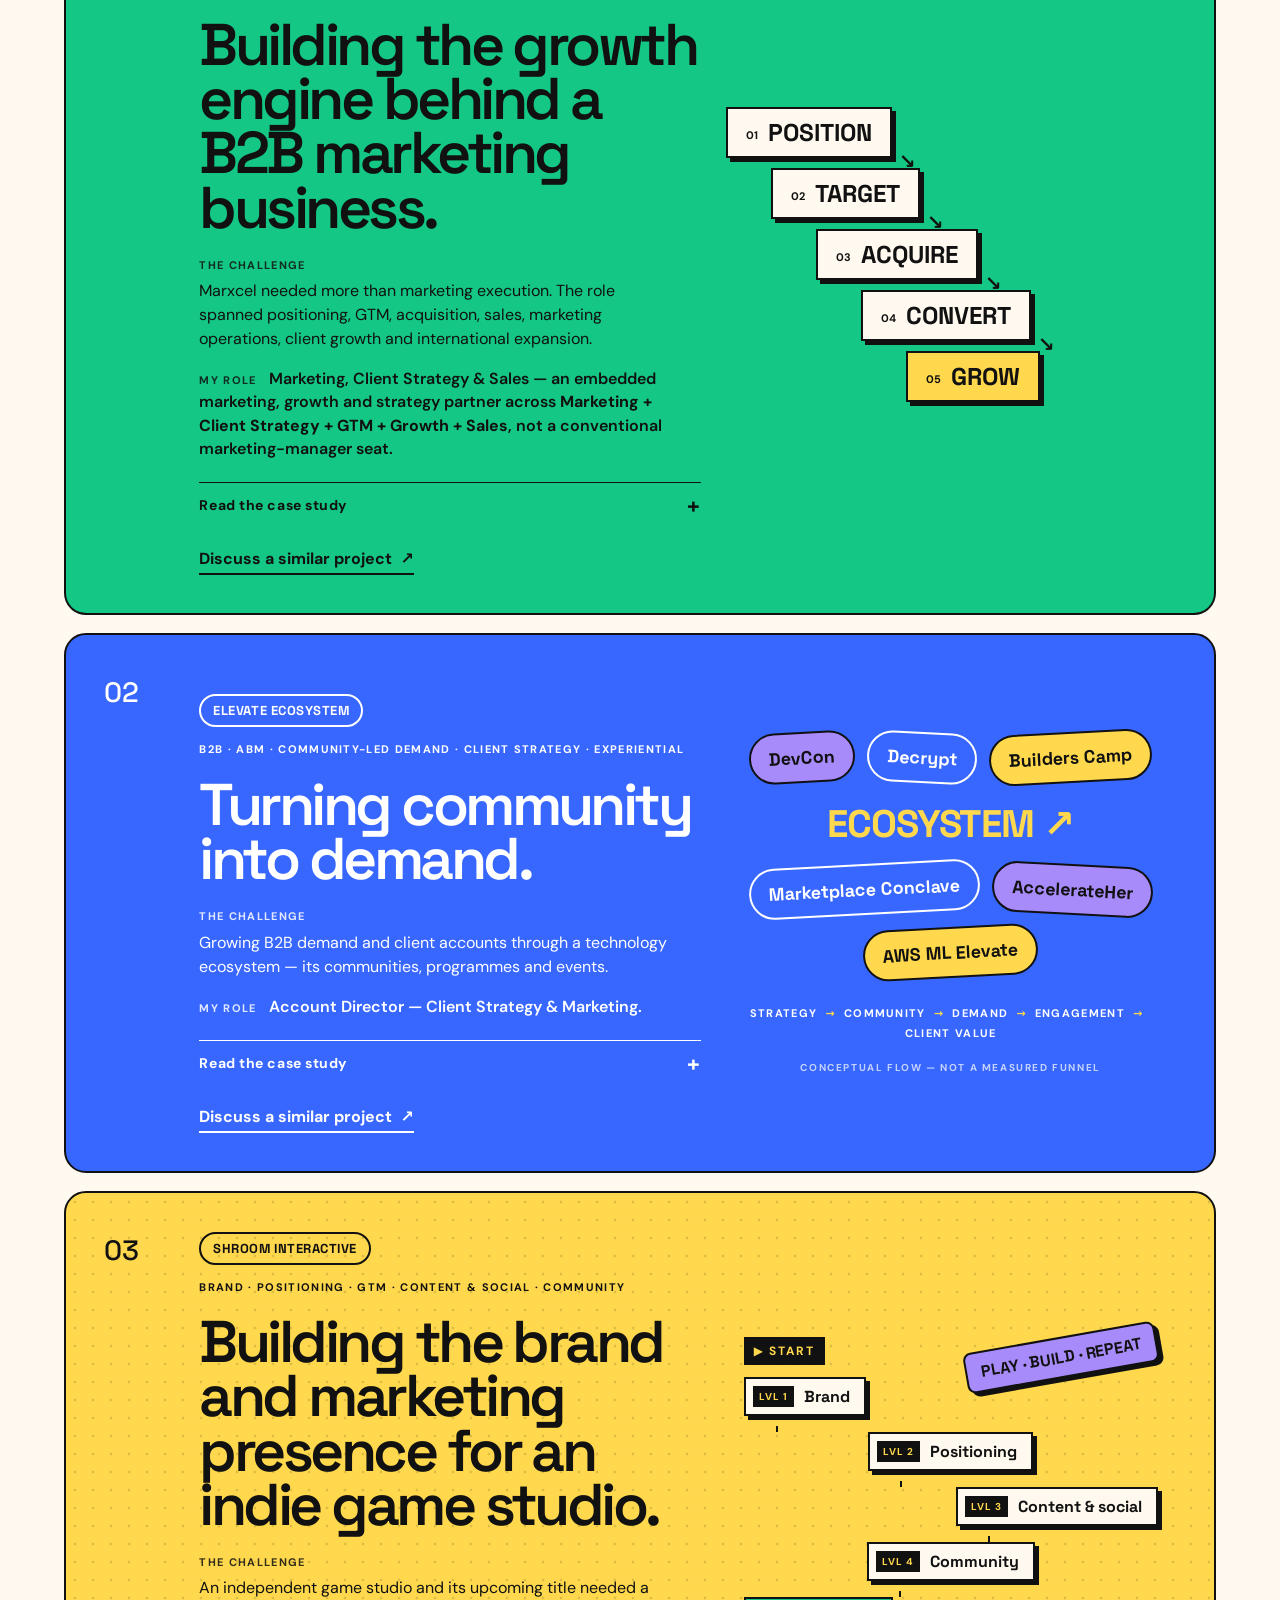
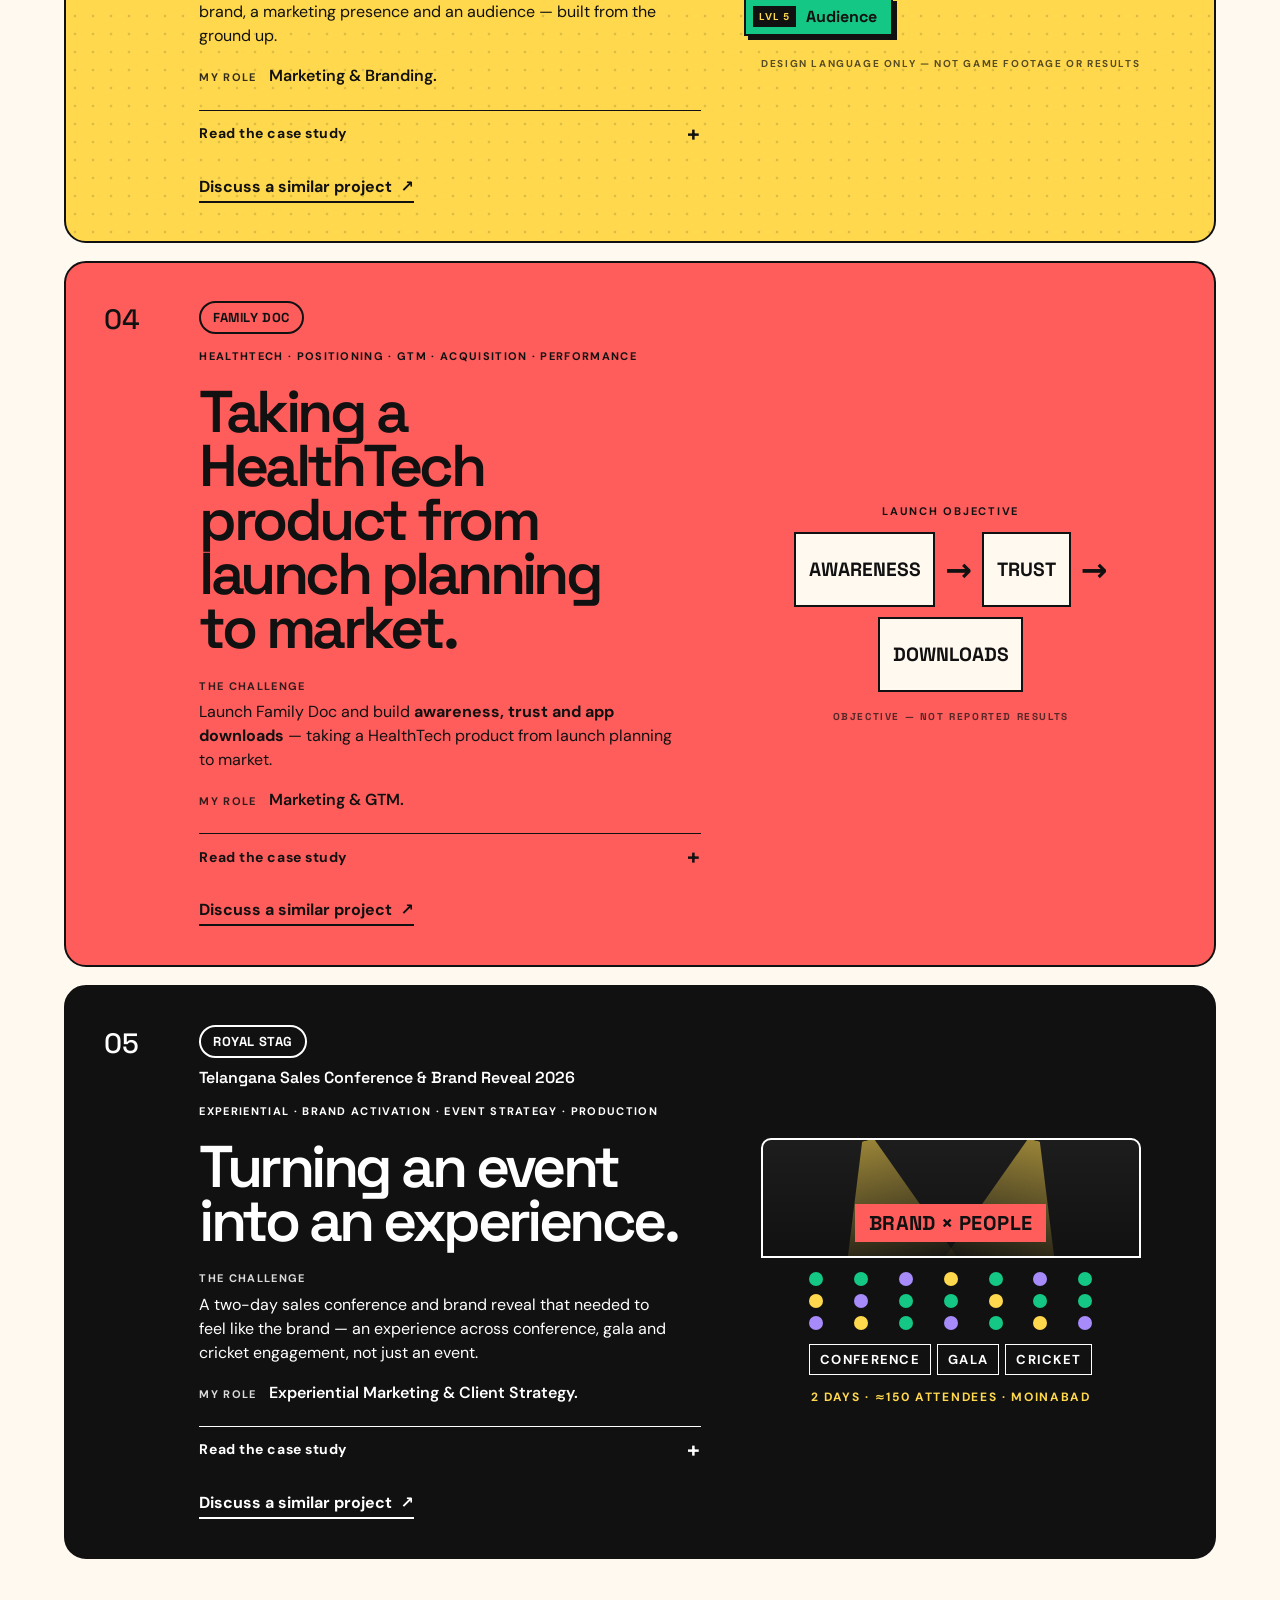
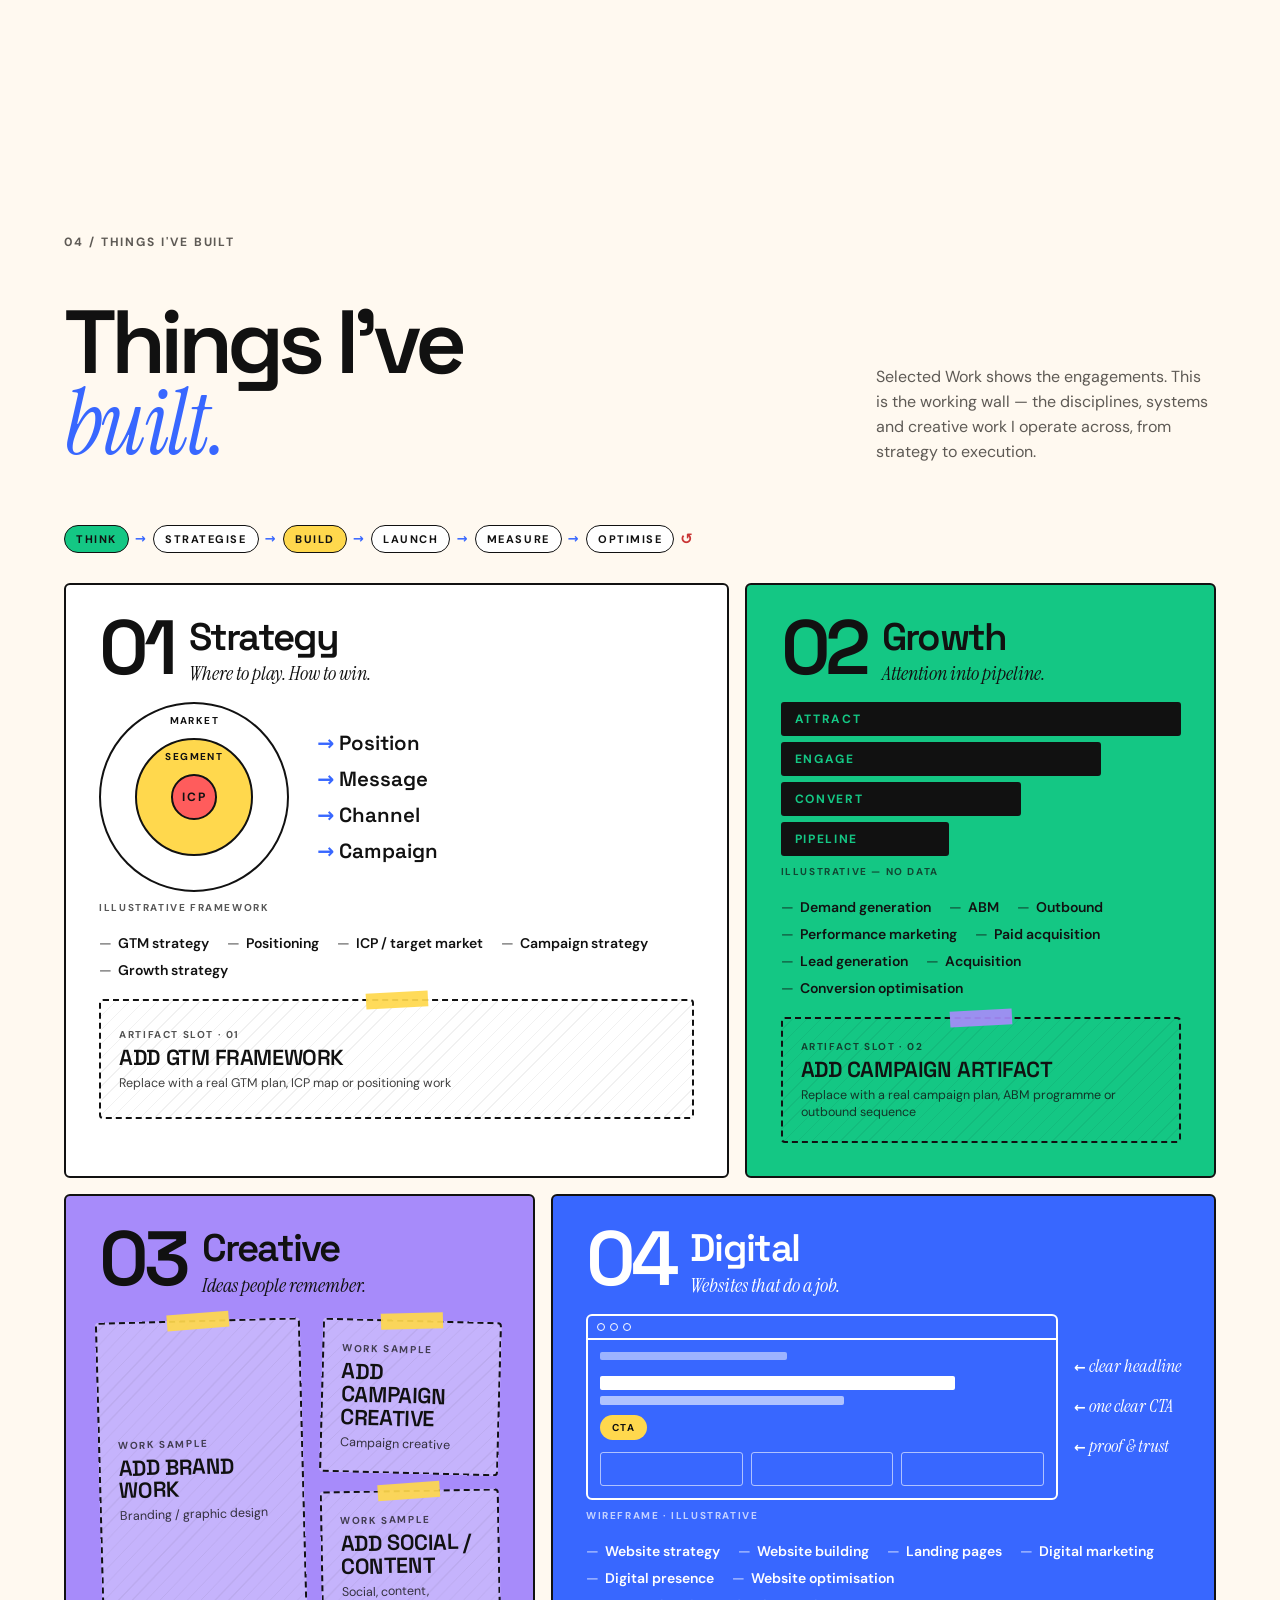
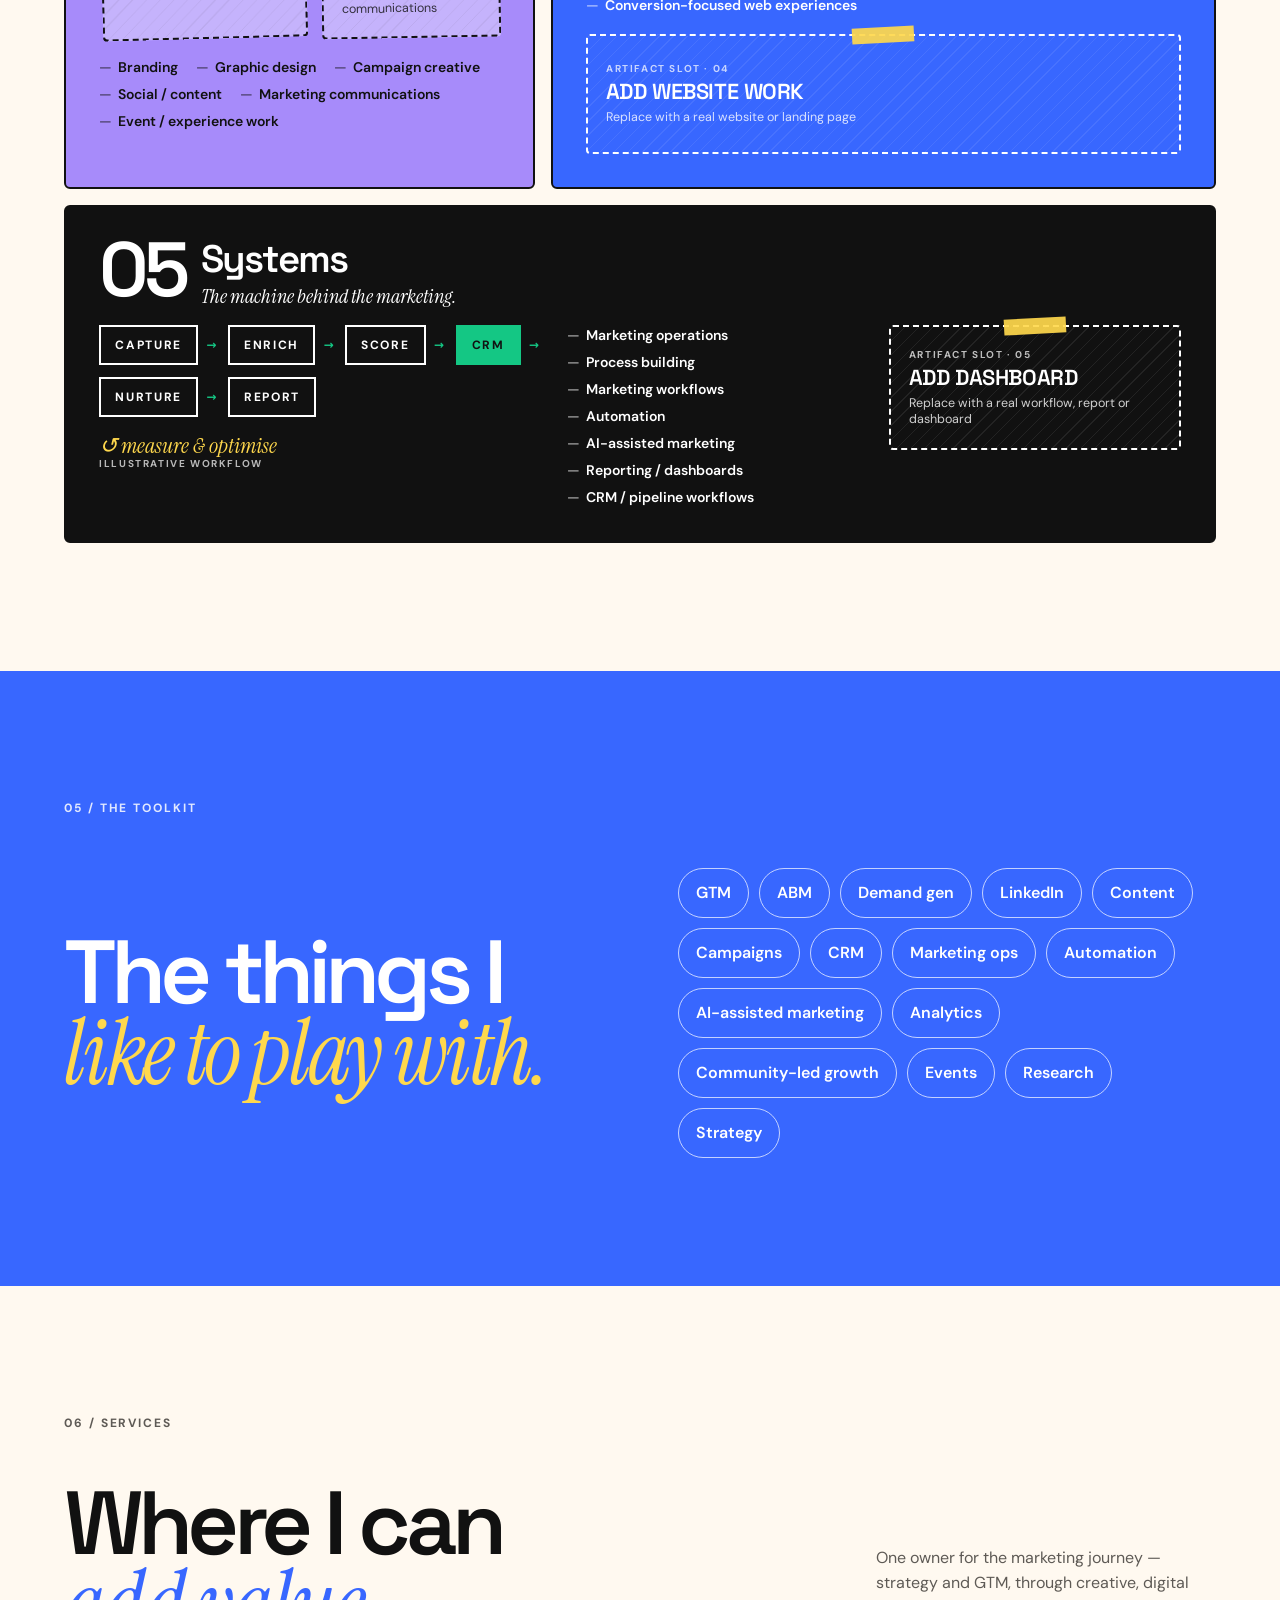
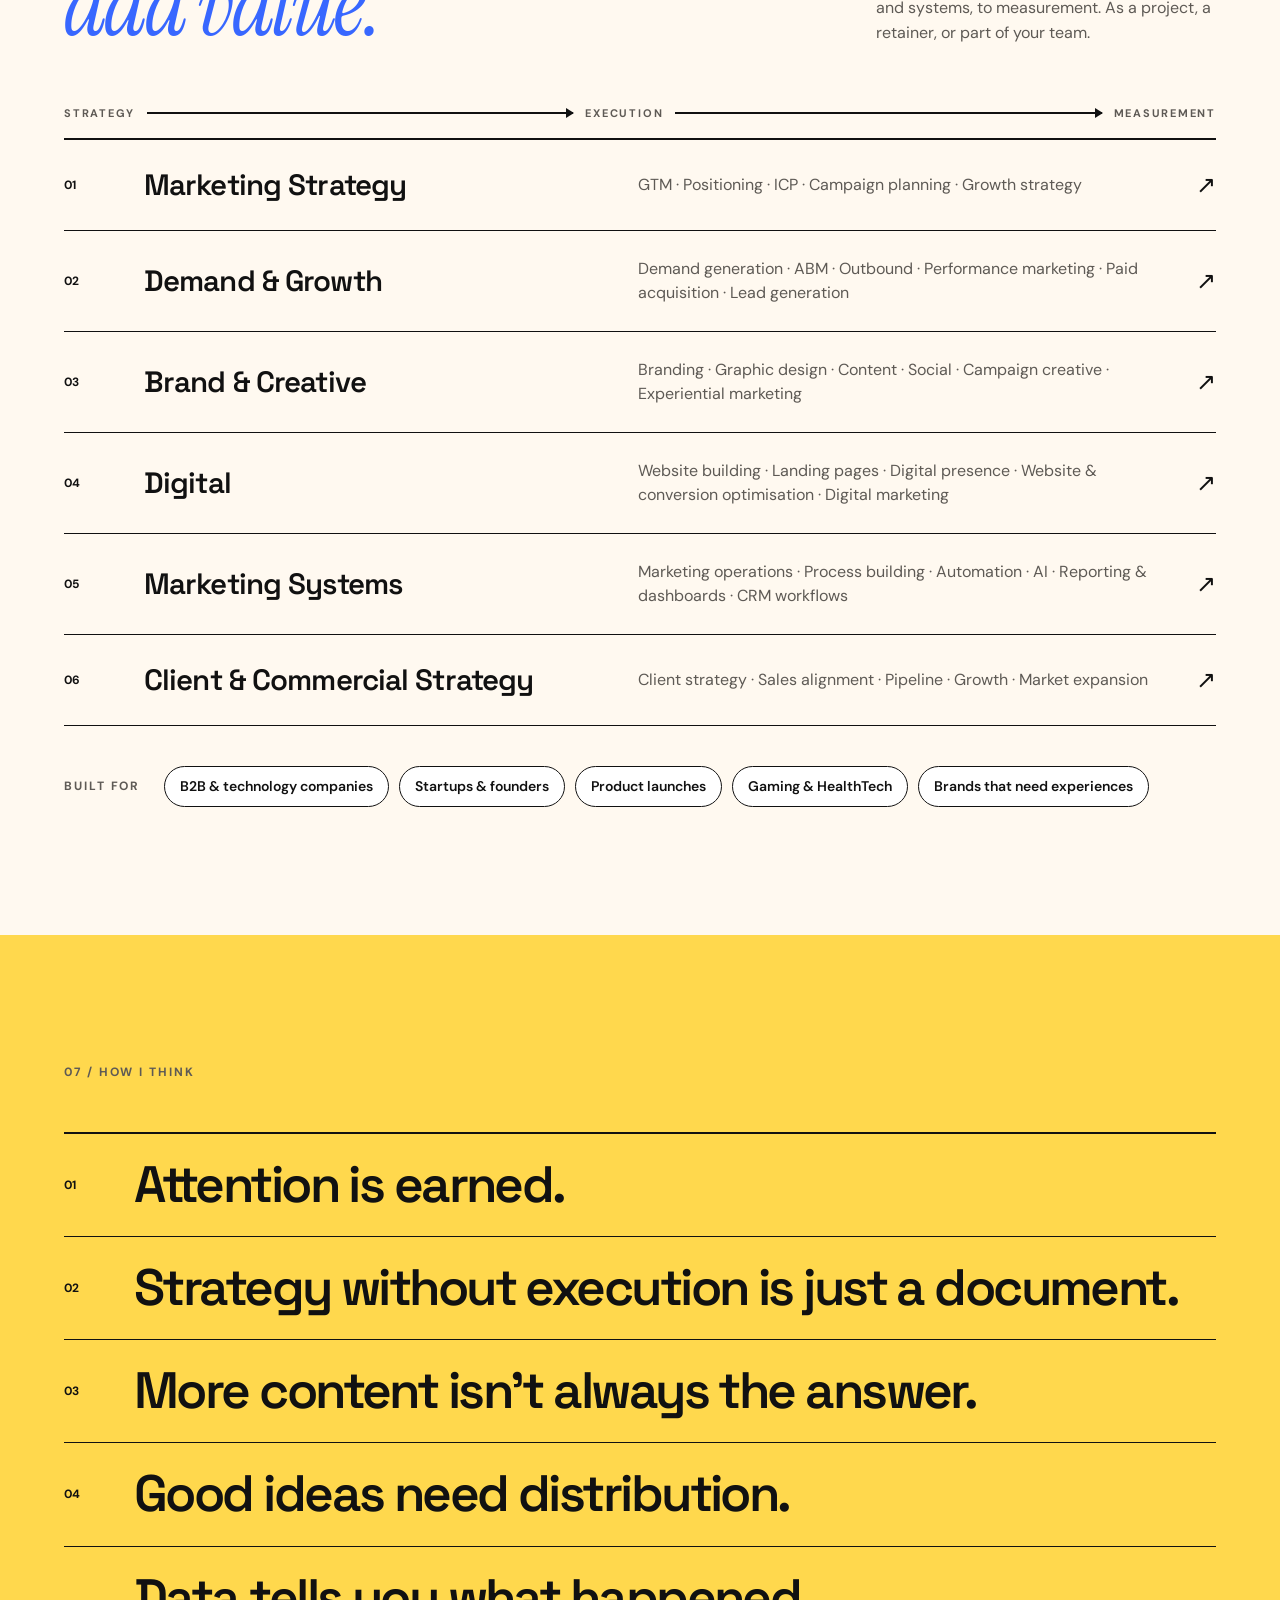
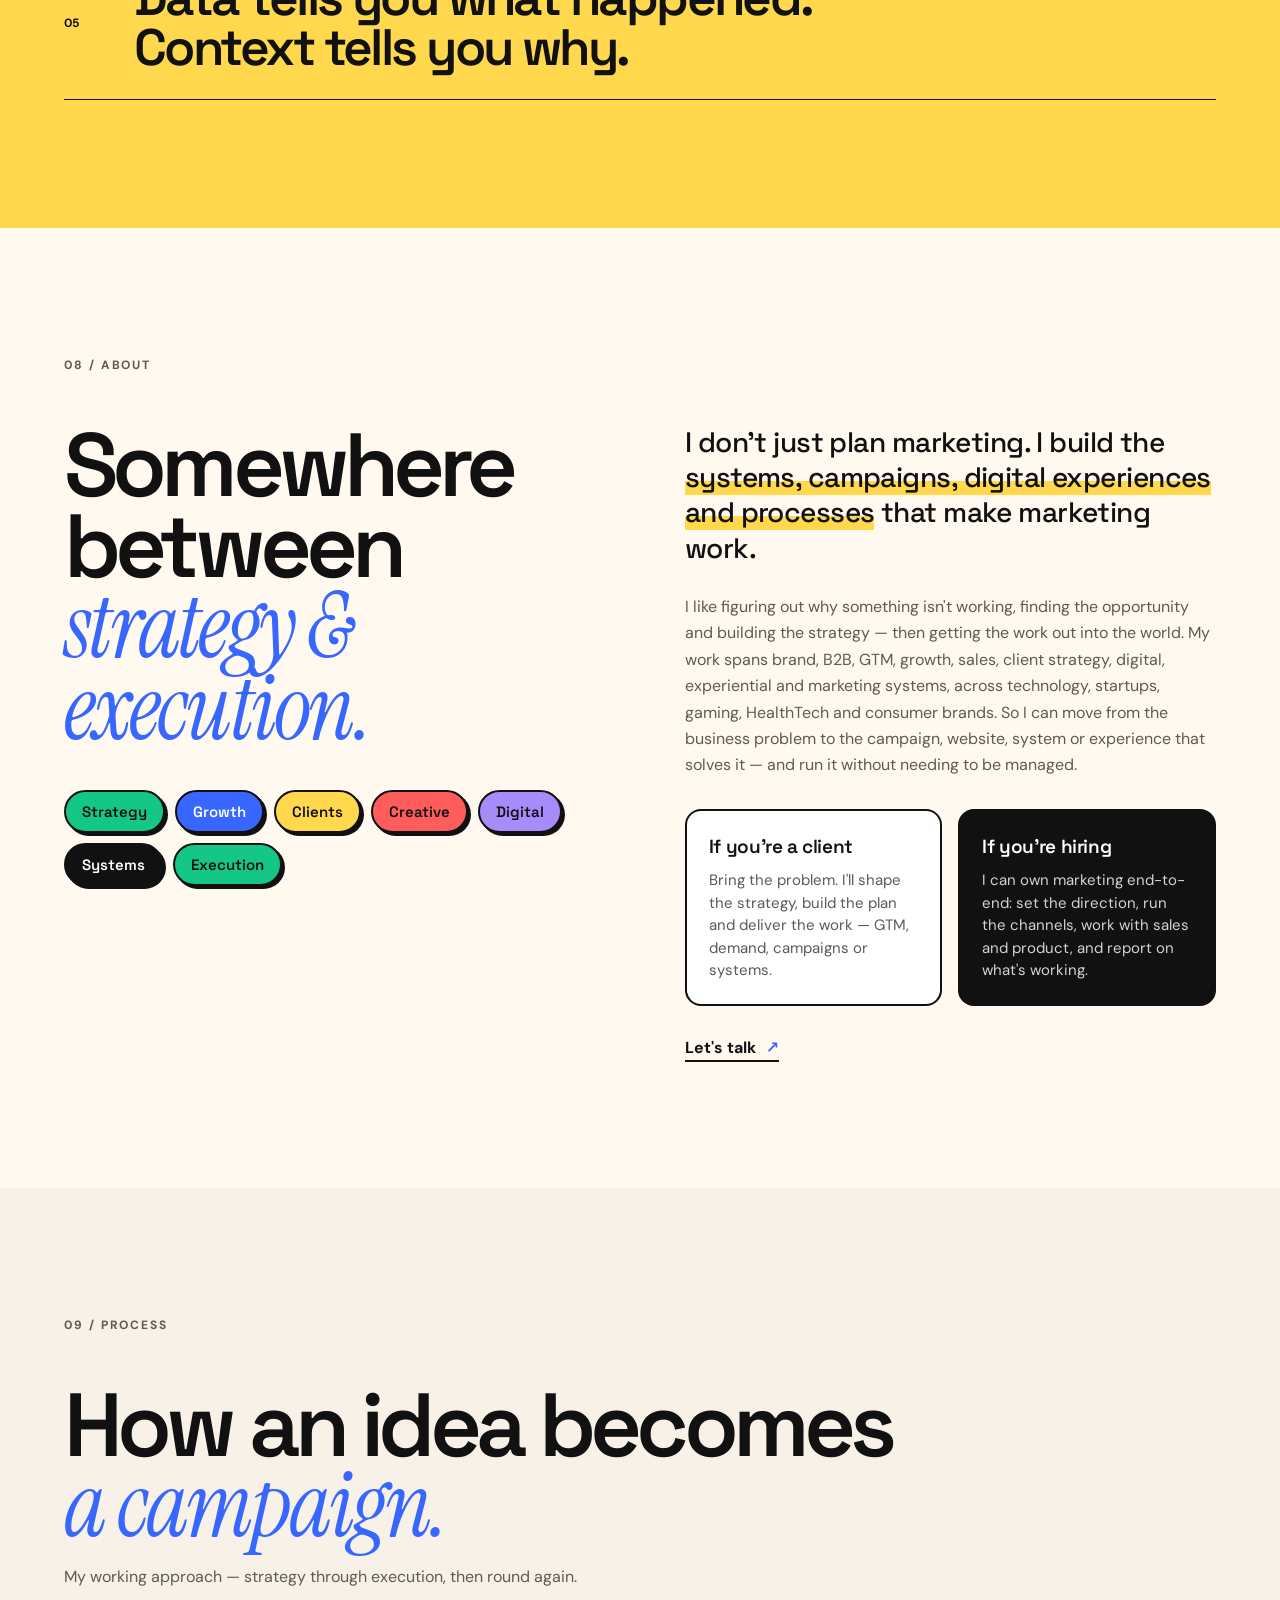
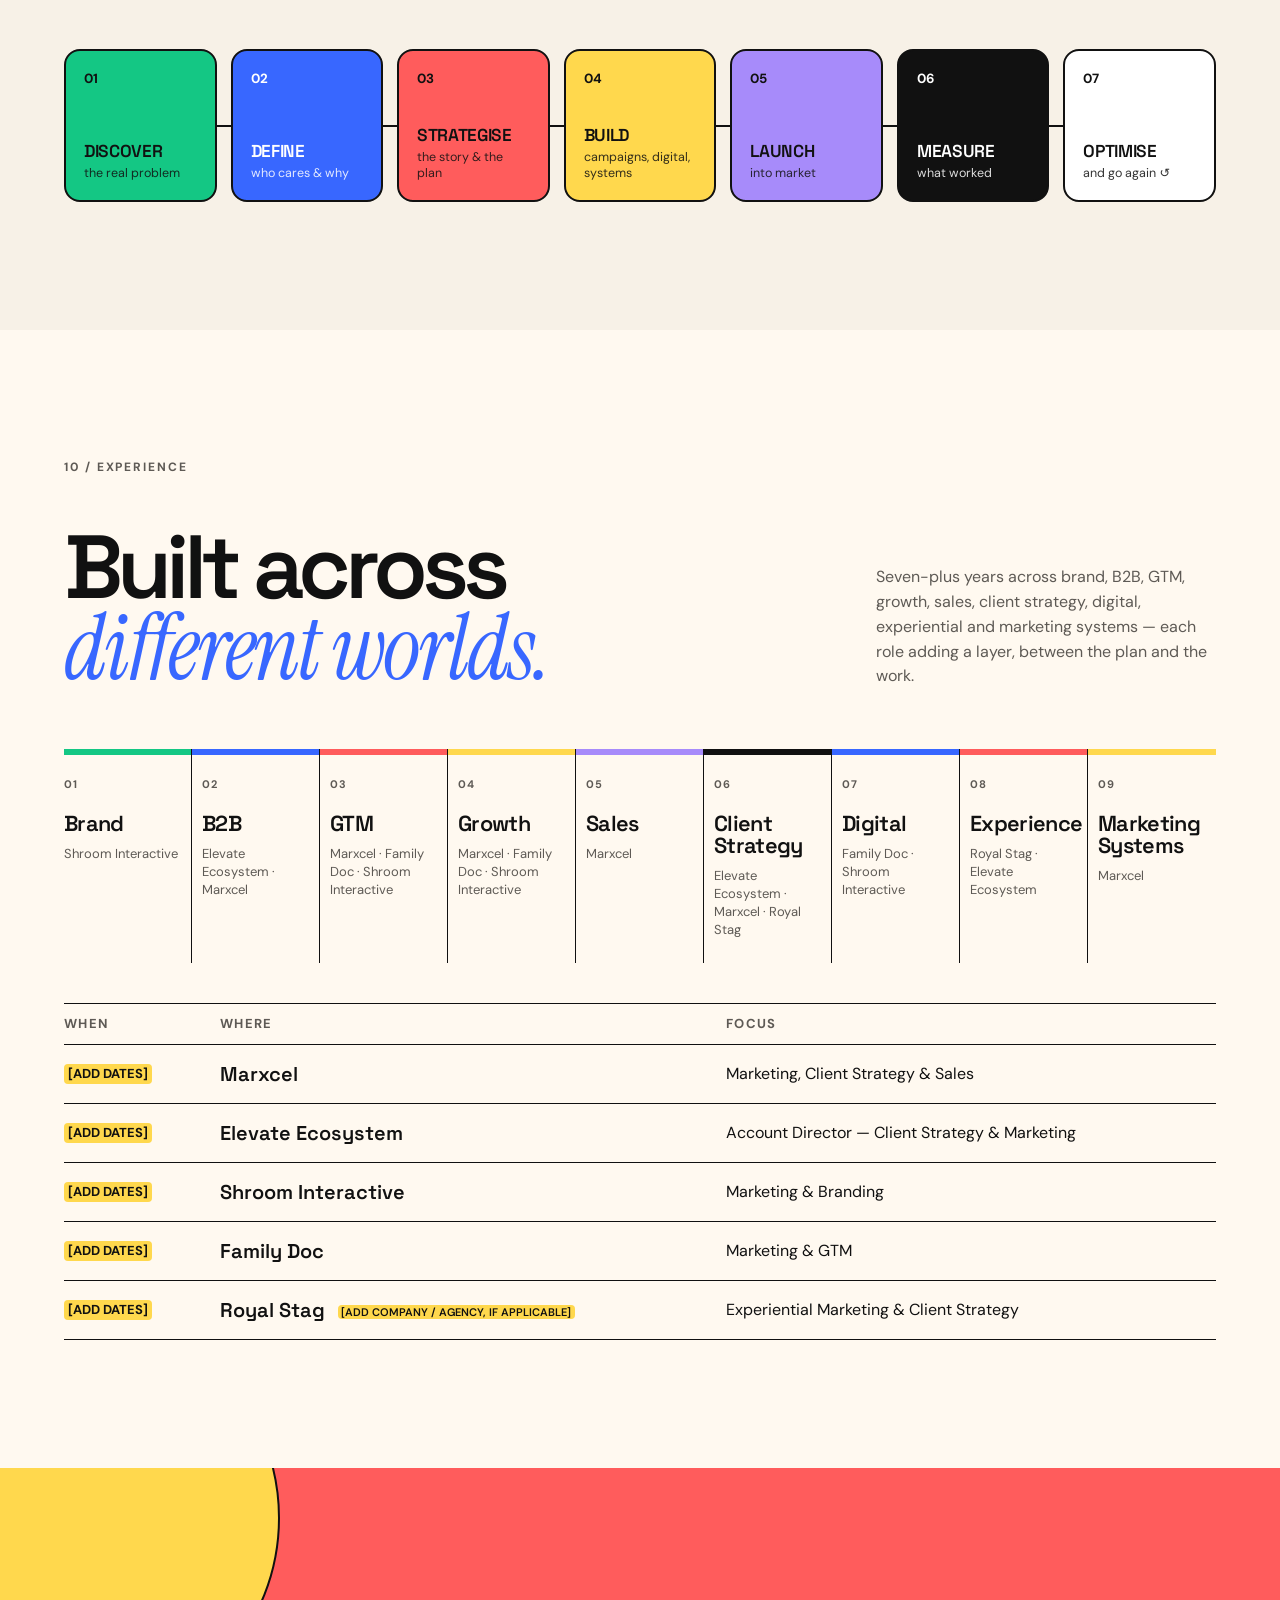
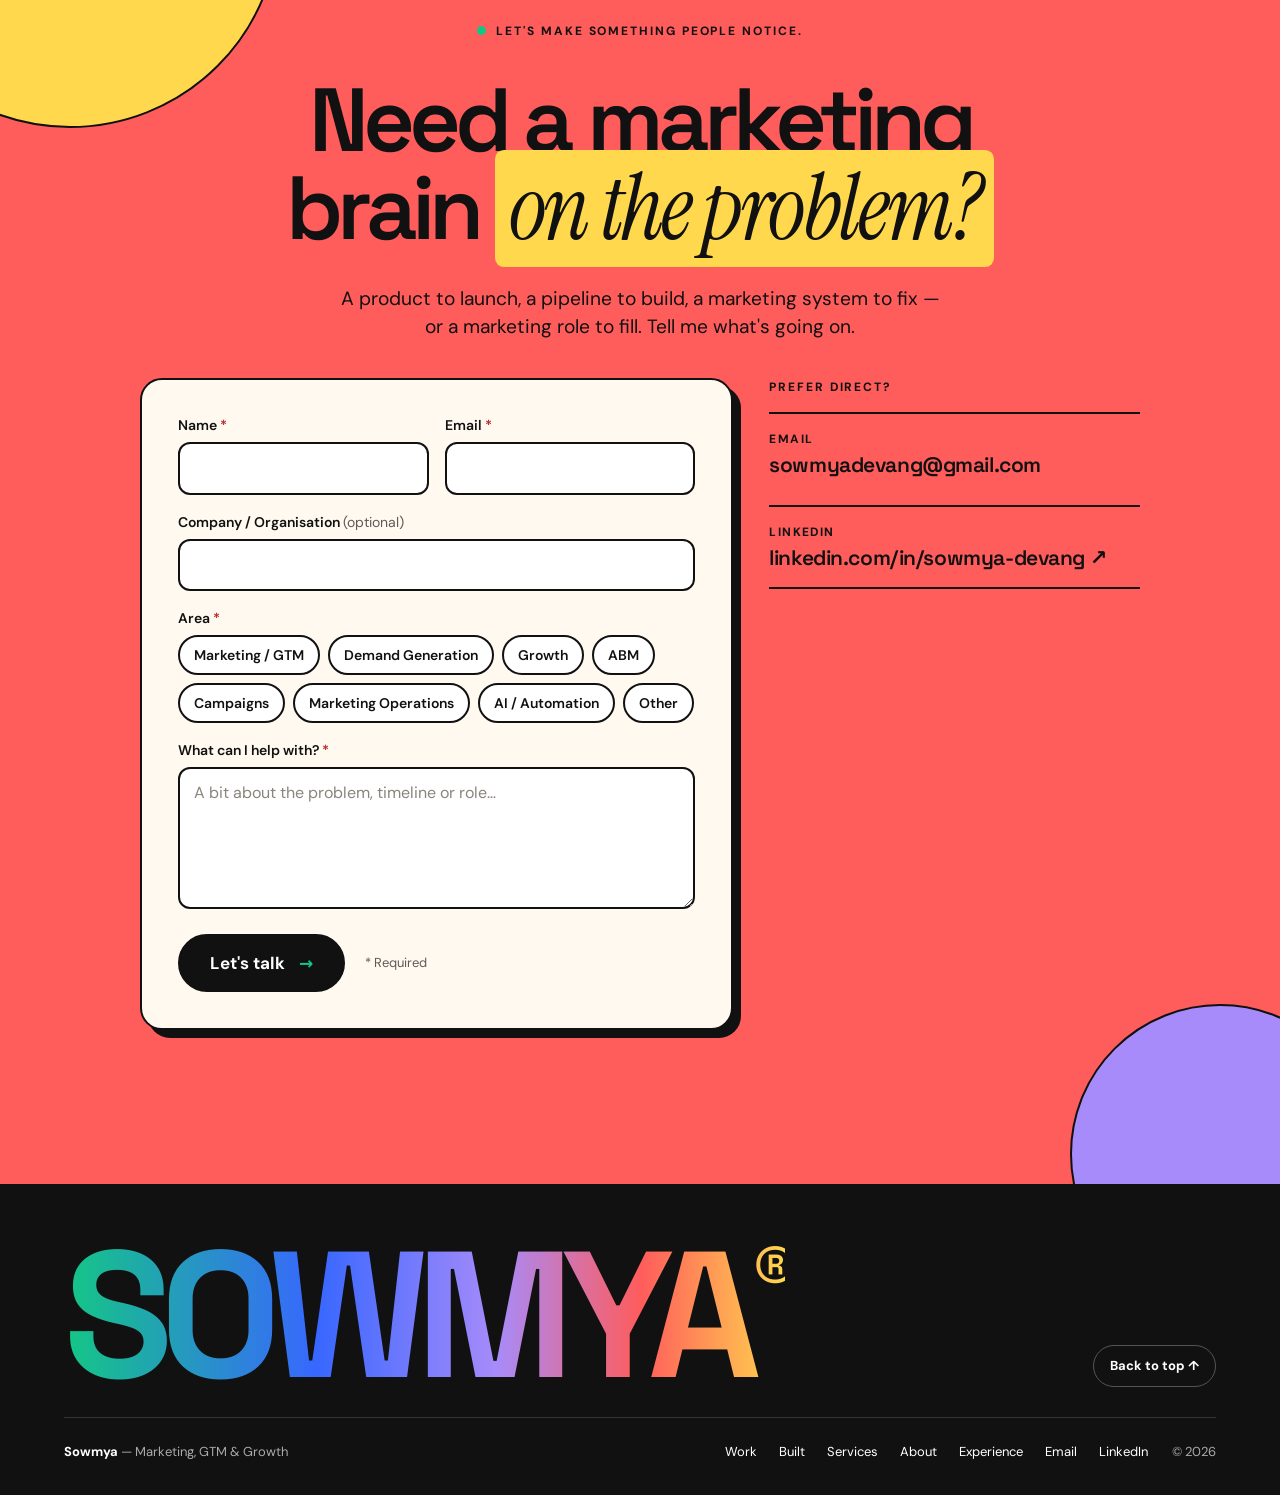
==== commit 8e916a12: "Add Things I've Built wall and sharpen positioning across the site - New "Things I've Built" section" ====
--- a/index.html
+++ b/index.html
@@ -52,6 +52,7 @@
   <a class="logo" href="#main" aria-label="Sowmya — back to top">SOWMYA<span>®</span></a>
   <nav class="nav-links" id="nav-links" aria-label="Main">
     <a href="#work">Work</a>
+    <a href="#built">Built</a>
     <a href="#services">Services</a>
     <a href="#about">About</a>
     <a href="#experience">Experience</a>
@@ -72,7 +73,10 @@
     <div class="hero-copy">
       <p class="eyebrow"><span class="pulse" aria-hidden="true"></span> MARKETING <i>/</i> GTM <i>/</i> GROWTH</p>
       <h1 id="hero-title">I make<br><em>marketing</em><br>move<span>.</span></h1>
-      <p class="hero-sub">Marketing. GTM. Growth. I take products, brands and pipelines from <span class="serif">the business problem</span> to the work in market — owning the strategy <em>and</em> the execution.</p>
+      <p class="hero-sub">Marketing. GTM. Growth. I can <span class="serif">think</span> and I can <em>build</em> — from the business problem to the strategy, then the campaigns, digital experiences and systems that put it in market.</p>
+      <ol class="loop hero-loop" aria-label="How I work">
+        <li class="lp-think"><span>Think</span></li><li><span>Strategise</span></li><li class="lp-build"><span>Build</span></li><li><span>Launch</span></li><li><span>Measure</span></li><li><span>Optimise</span></li>
+      </ol>
       <div class="hero-actions">
         <a class="btn btn-dark" href="#work">View my work <span aria-hidden="true">↗</span></a>
         <a class="btn btn-outline" href="#contact">Work with me <span aria-hidden="true">→</span></a>
@@ -99,8 +103,8 @@
 
 <div class="ticker" aria-hidden="true">
   <div class="ticker-track">
-    <span>STRATEGY</span><i>✦</i><span>GTM</span><i>✦</i><span>DEMAND</span><i>✦</i><span>ABM</span><i>✦</i><span>GROWTH</span><i>✦</i><span>CAMPAIGNS</span><i>✦</i><span>MARKETING OPS</span><i>✦</i><span>AI</span><i>✦</i><span>COMMUNITY</span><i>✦</i><span>EVENTS</span><i>✦</i>
-    <span>STRATEGY</span><i>✦</i><span>GTM</span><i>✦</i><span>DEMAND</span><i>✦</i><span>ABM</span><i>✦</i><span>GROWTH</span><i>✦</i><span>CAMPAIGNS</span><i>✦</i><span>MARKETING OPS</span><i>✦</i><span>AI</span><i>✦</i><span>COMMUNITY</span><i>✦</i><span>EVENTS</span><i>✦</i>
+    <span>STRATEGY</span><i>✦</i><span>GTM</span><i>✦</i><span>DEMAND</span><i>✦</i><span>ABM</span><i>✦</i><span>GROWTH</span><i>✦</i><span>CAMPAIGNS</span><i>✦</i><span>CREATIVE</span><i>✦</i><span>DIGITAL</span><i>✦</i><span>SYSTEMS</span><i>✦</i><span>AI</span><i>✦</i><span>COMMUNITY</span><i>✦</i><span>EVENTS</span><i>✦</i>
+    <span>STRATEGY</span><i>✦</i><span>GTM</span><i>✦</i><span>DEMAND</span><i>✦</i><span>ABM</span><i>✦</i><span>GROWTH</span><i>✦</i><span>CAMPAIGNS</span><i>✦</i><span>CREATIVE</span><i>✦</i><span>DIGITAL</span><i>✦</i><span>SYSTEMS</span><i>✦</i><span>AI</span><i>✦</i><span>COMMUNITY</span><i>✦</i><span>EVENTS</span><i>✦</i>
   </div>
 </div>
 
@@ -110,9 +114,9 @@
   <p class="section-label">01 / PROOF</p>
   <h2 class="visually-hidden" id="proof-title">Proof</h2>
   <div class="proof-grid">
-    <div class="stat"><strong><span data-count="7">7</span><sup>+</sup></strong><span>years of marketing<br>experience</span></div>
-    <div class="stat"><strong>₹<span data-count="2">2</span>Cr<sup>+</sup></strong><span>portfolio<br>ownership</span></div>
-    <div class="stat"><strong><span data-count="98">98</span><sup>%</sup></strong><span>client<br>retention</span></div>
+    <div class="stat"><small>Experience</small><strong><span data-count="7">7</span><sup>+</sup></strong><span>years of marketing<br>experience</span></div>
+    <div class="stat"><small>Scale</small><strong>₹<span data-count="2">2</span>Cr<sup>+</sup></strong><span>portfolios<br>managed</span></div>
+    <div class="stat"><small>Trust</small><strong><span data-count="98">98</span><sup>%</sup></strong><span>client<br>retention</span></div>
     <p class="proof-statement">Good marketing<br><em>gets remembered.</em></p>
   </div>
 </section>
@@ -145,8 +149,8 @@
 <section class="work section" id="work" aria-labelledby="work-title">
   <p class="section-label">03 / SELECTED WORK</p>
   <div class="section-heading">
-    <h2 id="work-title">Things I've<br><span>built &amp; shipped.</span></h2>
-    <p>Strategy, campaigns, growth systems and experiences — across B2B, gaming, HealthTech and consumer brands.</p>
+    <h2 id="work-title">Engagements I've<br><span>owned &amp; shipped.</span></h2>
+    <p>Five engagements, each a real piece of strategic work — across B2B, gaming, HealthTech and consumer brands.</p>
   </div>
 
   <article class="case case-green">
@@ -157,16 +161,17 @@
       <h3>Building the growth engine behind a B2B marketing business.</h3>
       <p class="case-k">The challenge</p>
       <p class="case-lead">Marxcel needed more than marketing execution. The role spanned positioning, GTM, acquisition, sales, marketing operations, client growth and international expansion.</p>
-      <p class="case-role"><span class="case-k">My role</span> Marketing, Client Strategy &amp; Sales — an embedded, consulting-style growth role across marketing, sales and client strategy, not a conventional marketing-manager seat.</p>
+      <p class="case-role"><span class="case-k">My role</span> Marketing, Client Strategy &amp; Sales — an embedded marketing, growth and strategy partner across <strong>Marketing + Client Strategy + GTM + Growth + Sales</strong>, not a conventional marketing-manager seat.</p>
       <details class="case-notes">
         <summary>Read the case study <span aria-hidden="true">+</span></summary>
         <div class="case-body">
           <h4>The approach</h4>
           <p>Treat growth as one connected system rather than separate marketing and sales tasks: <strong>Position → Target → Acquire → Convert → Grow.</strong> Positioning and ICP decide who to go after; research and data drive acquisition; sales process and pipeline handle conversion; account strategy grows existing clients.</p>
           <h4>The work</h4>
-          <ul class="case-work"><li>Marketing &amp; GTM strategy, positioning and messaging</li><li>ICP, target-market and target-company research</li><li>Prospect and company databases, with lead enrichment</li><li>Outbound systems and AI-assisted prospecting</li><li>Lead-generation and sales strategy, pipeline development and sales trackers</li><li>Marketing operations, automation and the marketing-to-sales process</li><li>Existing-client growth and account strategy</li><li>International market expansion and prospecting, including the US and Singapore</li><li>Revenue and growth strategy</li></ul>
+          <ul class="case-work"><li>Marketing &amp; GTM strategy, positioning and messaging</li><li>ICP, target-market and target-company research</li><li>Prospect and company databases, with lead enrichment</li><li>Outbound systems and AI-assisted prospecting</li><li>Lead generation, demand generation and sales strategy; pipeline development and sales trackers</li><li>Marketing operations, automation and the marketing-to-sales process</li><li>Existing-client growth and account strategy</li><li>International market expansion and prospecting, including the US and Singapore</li><li>Revenue and growth strategy</li></ul>
           <h4>The proof</h4>
           <ul class="proof-chips"><li>ICP &amp; target-company research</li><li>Prospect / company databases</li><li>Outbound systems</li><li>Sales trackers</li><li>Marketing automation</li><li>AI-assisted prospecting &amp; lead enrichment</li><li>GTM plans</li><li>International prospecting: US &amp; Singapore</li></ul>
+          <div class="slot slot-sm"><span class="slot-k">Artifact slot</span><strong>ADD GTM FRAMEWORK</strong><em>GTM plan, ICP map or prospecting workflow</em></div>
           <h4>What I built</h4>
           <p>A connected growth engine — positioning and ICP, target databases, outbound and AI-assisted prospecting, sales tracking and account strategy — designed so acquisition, conversion and client growth run as one process instead of separate efforts.</p>
         </div>
@@ -189,18 +194,19 @@
         <summary>Read the case study <span aria-hidden="true">+</span></summary>
         <div class="case-body">
           <h4>The approach</h4>
-          <p>Use the ecosystem as the channel: pair community-led demand generation with ABM, and plan campaigns, programmes and experiences around the accounts and audiences that matter to each client.</p>
+          <p>Use the ecosystem as the channel — <strong>Strategy → Community → Demand → Engagement → Client value</strong> — pairing community-led demand generation with ABM, and planning campaigns, programmes and experiences around the accounts and audiences that matter to each client.</p>
           <h4>The work</h4>
-          <ul class="case-work"><li>B2B marketing strategy and client strategy</li><li>Community-led demand generation and ABM</li><li>Campaign planning and execution</li><li>Ecosystem and community programmes</li><li>Account growth and retention</li><li>Experiential and integrated marketing</li></ul>
+          <ul class="case-work"><li>B2B marketing strategy and client strategy</li><li>Community-led demand generation and ABM</li><li>Campaign planning and execution</li><li>Ecosystem marketing and technology ecosystem programmes</li><li>Campaign and programme management</li><li>Account growth and retention</li><li>Experiential and integrated marketing</li></ul>
           <h4>The proof</h4>
           <ul class="proof-chips"><li>DevCon</li><li>Decrypt</li><li>Builders Camp</li><li>Marketplace Conclave</li><li>AccelerateHer</li><li>AWS ML Elevate</li></ul>
+          <div class="slot slot-sm"><span class="slot-k">Artifact slot</span><strong>ADD PROGRAMME CREATIVE</strong><em>Programme creative, event visuals or campaign assets</em></div>
           <h4>What I built</h4>
           <p>An integrated, ecosystem-led approach connecting client strategy, community programmes, ABM and experiential marketing across the programmes above.</p>
         </div>
       </details>
       <a class="case-link" href="#contact">Discuss a similar project <span aria-hidden="true">↗</span></a>
     </div>
-    <div class="case-visual eco" aria-hidden="true"><span>DevCon</span><span>Decrypt</span><span>Builders Camp</span><b>ECOSYSTEM ↗</b><span>Marketplace Conclave</span><span>AccelerateHer</span><span>AWS ML Elevate</span></div>
+    <div class="case-visual eco" aria-hidden="true"><span>DevCon</span><span>Decrypt</span><span>Builders Camp</span><b>ECOSYSTEM ↗</b><span>Marketplace Conclave</span><span>AccelerateHer</span><span>AWS ML Elevate</span><ol class="flow-strip"><li>Strategy</li><li>Community</li><li>Demand</li><li>Engagement</li><li>Client value</li></ol><small class="fw-caption">Conceptual flow — not a measured funnel</small></div>
   </article>
 
   <article class="case case-yellow case-expressive">
@@ -218,16 +224,21 @@
           <h4>The approach</h4>
           <p>Start with the brand, not the channels: define the studio's positioning and identity, then build the go-to-market, content and community around it so the audience can grow alongside the game.</p>
           <h4>The work</h4>
-          <ul class="case-work"><li>Brand strategy and brand positioning</li><li>Marketing strategy and go-to-market</li><li>Content and social</li><li>Community building and gaming audience development</li><li>Campaign planning</li><li>Digital presence</li><li>Growth initiatives</li></ul>
+          <ul class="case-work"><li>Brand strategy and brand positioning</li><li>Marketing strategy and go-to-market</li><li>Content and social</li><li>Community building and gaming audience development</li><li>Campaign planning and campaigns</li><li>Graphic and creative direction</li><li>Digital presence</li><li>Growth initiatives</li></ul>
           <h4>The proof</h4>
-          <p class="todo-line"><span class="todo">[ADD VERIFIED PROOF — e.g. links to the studio's channels, trailer or brand assets]</span></p>
+          <div class="slot slot-sm"><span class="slot-k">Artifact slot</span><strong>ADD BRAND WORK</strong><em>Links to the studio's channels, trailer or brand assets</em></div>
           <h4>What I built</h4>
           <p>The studio's brand and marketing foundation — positioning, content and social presence, and the community around the upcoming title.</p>
         </div>
       </details>
       <a class="case-link" href="#contact">Discuss a similar project <span aria-hidden="true">↗</span></a>
     </div>
-    <div class="case-visual game-visual" aria-hidden="true"><div class="pixel">PLAY<br>BUILD<br>REPEAT</div><span class="gsticker gs1">BRAND</span><span class="gsticker gs2">COMMUNITY</span><span class="gsticker gs3">CONTENT</span><div class="pixel-art"><i></i><i></i><i></i><i></i><i></i><i></i><i></i><i></i><i></i><i></i><i></i><i></i><i></i><i></i><i></i><i></i><i></i><i></i><i></i><i></i><i></i><i></i><i></i><i></i><i></i></div><div class="controller">✦</div></div>
+    <div class="case-visual levelmap" aria-hidden="true">
+      <span class="lm-start">▶ START</span>
+      <ol class="lm-path"><li><small>LVL 1</small>Brand</li><li><small>LVL 2</small>Positioning</li><li><small>LVL 3</small>Content &amp; social</li><li><small>LVL 4</small>Community</li><li><small>LVL 5</small>Audience</li></ol>
+      <span class="gsticker gs1">PLAY · BUILD · REPEAT</span>
+      <small class="fw-caption">Design language only — not game footage or results</small>
+    </div>
   </article>
 
   <article class="case case-coral">
@@ -237,7 +248,7 @@
       <p class="case-tags">HEALTHTECH · POSITIONING · GTM · ACQUISITION · PERFORMANCE</p>
       <h3>Taking a HealthTech product from launch planning to market.</h3>
       <p class="case-k">The challenge</p>
-      <p class="case-lead">A HealthTech product needed a launch and growth strategy to take it from planning to market.</p>
+      <p class="case-lead">Launch Family Doc and build <strong>awareness, trust and app downloads</strong> — taking a HealthTech product from launch planning to market.</p>
       <p class="case-role"><span class="case-k">My role</span> Marketing &amp; GTM.</p>
       <details class="case-notes">
         <summary>Read the case study <span aria-hidden="true">+</span></summary>
@@ -245,26 +256,27 @@
           <h4>The approach</h4>
           <p>Sequence the launch: positioning and GTM planning first, then digital acquisition — content, social, campaigns and performance marketing — supported by marketing operations.</p>
           <h4>The work</h4>
-          <ul class="case-work"><li>HealthTech launch strategy</li><li>Positioning</li><li>GTM planning</li><li>Digital marketing and user acquisition</li><li>Campaign strategy</li><li>Content and social</li><li>Performance marketing</li><li>Marketing operations</li></ul>
+          <ul class="case-work"><li>HealthTech launch strategy</li><li>Positioning</li><li>GTM planning</li><li>Awareness and trust building</li><li>Digital marketing, app acquisition and user acquisition</li><li>Campaign strategy</li><li>Content and social</li><li>Performance and digital acquisition</li><li>Marketing operations</li></ul>
           <h4>The proof</h4>
-          <p class="todo-line"><span class="todo">[ADD VERIFIED PROOF — e.g. launch assets, campaign creative or channel plan]</span></p>
+          <div class="slot slot-sm"><span class="slot-k">Artifact slot</span><strong>ADD CAMPAIGN CREATIVE</strong><em>Launch assets, campaign creative or channel plan</em></div>
           <h4>What I built</h4>
-          <p>The launch and go-to-market plan, and the digital acquisition mix around it.</p>
+          <p>The launch and go-to-market plan, and the digital acquisition mix built around the objective: awareness, trust and app downloads.</p>
         </div>
       </details>
       <a class="case-link" href="#contact">Discuss a similar project <span aria-hidden="true">↗</span></a>
     </div>
-    <div class="case-visual launch" aria-hidden="true"><div>PLAN</div><b>→</b><div>LAUNCH</div><b>→</b><div>MARKET</div></div>
+    <div class="case-visual launch" aria-hidden="true"><p class="launch-k">Launch objective</p><div>AWARENESS</div><b>→</b><div>TRUST</div><b>→</b><div>DOWNLOADS</div><small class="fw-caption">Objective — not reported results</small></div>
   </article>
 
   <article class="case case-dark">
     <div class="case-number">05</div>
     <div class="case-copy">
       <p class="case-client">Royal Stag</p>
+      <p class="case-event">Telangana Sales Conference &amp; Brand Reveal 2026</p>
       <p class="case-tags">EXPERIENTIAL · BRAND ACTIVATION · EVENT STRATEGY · PRODUCTION</p>
       <h3>Turning an event into an experience.</h3>
       <p class="case-k">The challenge</p>
-      <p class="case-lead">Planning and executing an experiential brand and sales conference environment — one that felt like the brand, not just an event.</p>
+      <p class="case-lead">A two-day sales conference and brand reveal that needed to feel like the brand — an experience across conference, gala and cricket engagement, not just an event.</p>
       <p class="case-role"><span class="case-k">My role</span> Experiential Marketing &amp; Client Strategy.</p>
       <details class="case-notes">
         <summary>Read the case study <span aria-hidden="true">+</span></summary>
@@ -272,22 +284,100 @@
           <h4>The approach</h4>
           <p>Concept to execution: develop the concept and event strategy around the brand, then carry it through production, vendors and on-ground delivery so the audience experiences the brand in the room.</p>
           <h4>The work</h4>
-          <ul class="case-work"><li>Brand experience and concept development</li><li>Event strategy</li><li>Client servicing</li><li>Production coordination and vendor management</li><li>Audience engagement</li><li>On-ground execution and brand activation</li></ul>
+          <ul class="case-work"><li>Brand experience and concept development</li><li>Event strategy</li><li>Client servicing</li><li>Production coordination and vendor management</li><li>Audience engagement</li><li>On-ground execution and brand activation</li><li>Brand reveal and campaign experience</li></ul>
           <h4>The proof</h4>
-          <p class="todo-line"><span class="todo">[ADD VERIFIED PROOF — e.g. event photos or production visuals]</span></p>
+          <ul class="proof-chips"><li>September 2–3, 2026</li><li>≈150 attendees</li><li>Art Resort &amp; Convention, Moinabad</li><li>Conference · Gala · Cricket engagement</li></ul>
+          <div class="slot slot-sm"><span class="slot-k">Artifact slot</span><strong>ADD EVENT PHOTOS</strong><em>Stage, set, production or brand-reveal visuals</em></div>
           <h4>What I built</h4>
-          <p>The experiential conference environment — taken from concept, through production, to on-ground execution.</p>
+          <p>The conference, gala and cricket-engagement experience for the brand reveal — taken from concept, through production, to on-ground execution.</p>
         </div>
       </details>
       <a class="case-link" href="#contact">Discuss a similar project <span aria-hidden="true">↗</span></a>
     </div>
-    <div class="case-visual stage-visual" aria-hidden="true"><div class="stage"><i class="beam b1"></i><i class="beam b2"></i><span>BRAND × PEOPLE</span></div><div class="crowd"><b></b><b></b><b></b><b></b><b></b><b></b><b></b><b></b><b></b><b></b><b></b><b></b><b></b><b></b><b></b><b></b><b></b><b></b><b></b><b></b><b></b></div><ol class="c2e"><li>CONCEPT</li><li>PRODUCTION</li><li>ON-GROUND</li></ol></div>
+    <div class="case-visual stage-visual" aria-hidden="true"><div class="stage"><i class="beam b1"></i><i class="beam b2"></i><span>BRAND × PEOPLE</span></div><div class="crowd"><b></b><b></b><b></b><b></b><b></b><b></b><b></b><b></b><b></b><b></b><b></b><b></b><b></b><b></b><b></b><b></b><b></b><b></b><b></b><b></b><b></b></div><ul class="c2e"><li>CONFERENCE</li><li>GALA</li><li>CRICKET</li></ul><p class="event-meta">2 DAYS · ≈150 ATTENDEES · MOINABAD</p></div>
   </article>
+</section>
+
+<!-- ========================= THINGS I'VE BUILT =========================
+     A working wall of disciplines, systems and creative work.
+     Diagrams are illustrative frameworks, not client artifacts.
+     ARTIFACT SLOTS: replace any <div class="slot">…</div> with real work, e.g.
+     <figure class="artifact"><img src="assets/images/gtm-framework.jpg" alt="Describe it" width="1200" height="800" loading="lazy" decoding="async"><figcaption>What it is</figcaption></figure>
+-->
+<section class="built section" id="built" aria-labelledby="built-title">
+  <p class="section-label">04 / THINGS I'VE BUILT</p>
+  <div class="section-heading">
+    <h2 id="built-title">Things I've<br><span>built.</span></h2>
+    <p>Selected Work shows the engagements. This is the working wall — the disciplines, systems and creative work I operate across, from strategy to execution.</p>
+  </div>
+  <ol class="loop wall-loop" aria-label="My operating loop">
+    <li class="lp-think"><span>Think</span></li><li><span>Strategise</span></li><li class="lp-build"><span>Build</span></li><li><span>Launch</span></li><li><span>Measure</span></li><li><span>Optimise</span></li>
+  </ol>
+
+  <div class="wall">
+    <article class="panel panel-strategy">
+      <header class="panel-head"><span class="panel-no">01</span><div><h3>Strategy</h3><p>Where to play. How to win.</p></div></header>
+      <div class="fw fw-target" aria-hidden="true">
+        <div class="rings"><span class="r1">MARKET</span><span class="r2">SEGMENT</span><span class="r3">ICP</span></div>
+        <ol class="chain"><li>Position</li><li>Message</li><li>Channel</li><li>Campaign</li></ol>
+      </div>
+      <small class="fw-caption">Illustrative framework</small>
+      <ul class="panel-list"><li>GTM strategy</li><li>Positioning</li><li>ICP / target market</li><li>Campaign strategy</li><li>Growth strategy</li></ul>
+      <div class="slot"><span class="slot-k">Artifact slot · 01</span><strong>ADD GTM FRAMEWORK</strong><em>Replace with a real GTM plan, ICP map or positioning work</em></div>
+    </article>
+
+    <article class="panel panel-growth">
+      <header class="panel-head"><span class="panel-no">02</span><div><h3>Growth</h3><p>Attention into pipeline.</p></div></header>
+      <div class="fw fw-bars" aria-hidden="true"><div style="--w:100%">Attract</div><div style="--w:80%">Engage</div><div style="--w:60%">Convert</div><div style="--w:42%">Pipeline</div></div>
+      <small class="fw-caption">Illustrative — no data</small>
+      <ul class="panel-list"><li>Demand generation</li><li>ABM</li><li>Outbound</li><li>Performance marketing</li><li>Paid acquisition</li><li>Lead generation</li><li>Acquisition</li><li>Conversion optimisation</li></ul>
+      <div class="slot"><span class="slot-k">Artifact slot · 02</span><strong>ADD CAMPAIGN ARTIFACT</strong><em>Replace with a real campaign plan, ABM programme or outbound sequence</em></div>
+    </article>
+
+    <article class="panel panel-creative">
+      <header class="panel-head"><span class="panel-no">03</span><div><h3>Creative</h3><p>Ideas people remember.</p></div></header>
+      <div class="board">
+        <div class="slot slot-pin p1"><span class="slot-k">Work sample</span><strong>ADD BRAND WORK</strong><em>Branding / graphic design</em></div>
+        <div class="slot slot-pin p2"><span class="slot-k">Work sample</span><strong>ADD CAMPAIGN CREATIVE</strong><em>Campaign creative</em></div>
+        <div class="slot slot-pin p3"><span class="slot-k">Work sample</span><strong>ADD SOCIAL / CONTENT</strong><em>Social, content, communications</em></div>
+      </div>
+      <ul class="panel-list"><li>Branding</li><li>Graphic design</li><li>Campaign creative</li><li>Social / content</li><li>Marketing communications</li><li>Event / experience work</li></ul>
+    </article>
+
+    <article class="panel panel-digital">
+      <header class="panel-head"><span class="panel-no">04</span><div><h3>Digital</h3><p>Websites that do a job.</p></div></header>
+      <div class="fw fw-wire" aria-hidden="true">
+        <div class="wf">
+          <div class="wf-bar"><i></i><i></i><i></i></div>
+          <div class="wf-nav"></div>
+          <div class="wf-hero"><b></b><b></b><em>CTA</em></div>
+          <div class="wf-cols"><i></i><i></i><i></i></div>
+        </div>
+        <ul class="wf-notes"><li>clear headline</li><li>one clear CTA</li><li>proof &amp; trust</li></ul>
+      </div>
+      <small class="fw-caption">Wireframe · illustrative</small>
+      <ul class="panel-list"><li>Website strategy</li><li>Website building</li><li>Landing pages</li><li>Digital marketing</li><li>Digital presence</li><li>Website optimisation</li><li>Conversion-focused web experiences</li></ul>
+      <div class="slot"><span class="slot-k">Artifact slot · 04</span><strong>ADD WEBSITE WORK</strong><em>Replace with a real website or landing page</em></div>
+    </article>
+
+    <article class="panel panel-systems">
+      <header class="panel-head"><span class="panel-no">05</span><div><h3>Systems</h3><p>The machine behind the marketing.</p></div></header>
+      <div class="systems-body">
+        <div>
+          <ol class="fw fw-flow" aria-hidden="true"><li>Capture</li><li>Enrich</li><li>Score</li><li>CRM</li><li>Nurture</li><li>Report</li></ol>
+          <p class="flow-loop" aria-hidden="true">↺ measure &amp; optimise</p>
+          <small class="fw-caption">Illustrative workflow</small>
+        </div>
+        <ul class="panel-list"><li>Marketing operations</li><li>Process building</li><li>Marketing workflows</li><li>Automation</li><li>AI-assisted marketing</li><li>Reporting / dashboards</li><li>CRM / pipeline workflows</li></ul>
+        <div class="slot"><span class="slot-k">Artifact slot · 05</span><strong>ADD DASHBOARD</strong><em>Replace with a real workflow, report or dashboard</em></div>
+      </div>
+    </article>
+  </div>
 </section>
 
 <!-- ========================= TOOLKIT ========================= -->
 <section class="toolkit section" aria-labelledby="toolkit-title">
-  <p class="section-label">04 / THE TOOLKIT</p>
+  <p class="section-label">05 / THE TOOLKIT</p>
   <div class="toolkit-wrap">
     <h2 id="toolkit-title">The things I<br><span>like to play with.</span></h2>
     <ul class="tags">
@@ -298,20 +388,19 @@
 
 <!-- ========================= SERVICES ========================= -->
 <section class="services section" id="services" aria-labelledby="services-title">
-  <p class="section-label">05 / SERVICES</p>
+  <p class="section-label">06 / SERVICES</p>
   <div class="section-heading">
     <h2 id="services-title">Where I can<br><span>add value.</span></h2>
-    <p>Engage me for a defined project, an ongoing retainer, or to own marketing as part of your team.</p>
-  </div>
+    <p>One owner for the marketing journey — strategy and GTM, through creative, digital and systems, to measurement. As a project, a retainer, or part of your team.</p>
+  </div>
+  <p class="services-axis" aria-hidden="true"><span>Strategy</span><i></i><span>Execution</span><i></i><span>Measurement</span></p>
   <ul class="service-list">
-    <li><a href="#contact"><b>01</b><h3>Marketing Strategy</h3><p>Audits · ICP · Positioning · Channel strategy · Roadmaps</p><span aria-hidden="true">↗</span></a></li>
-    <li><a href="#contact"><b>02</b><h3>GTM Strategy</h3><p>Product launches · Market entry · Segmentation · Messaging</p><span aria-hidden="true">↗</span></a></li>
-    <li><a href="#contact"><b>03</b><h3>Demand Generation</h3><p>Lead generation · Outbound · LinkedIn · Email · Content</p><span aria-hidden="true">↗</span></a></li>
-    <li><a href="#contact"><b>04</b><h3>B2B Marketing &amp; ABM</h3><p>Account-based programmes · Target accounts · Sales alignment</p><span aria-hidden="true">↗</span></a></li>
-    <li><a href="#contact"><b>05</b><h3>Growth Marketing</h3><p>Content · Social · Paid · Landing pages · Conversion</p><span aria-hidden="true">↗</span></a></li>
-    <li><a href="#contact"><b>06</b><h3>Campaigns &amp; Experiences</h3><p>B2B campaigns · Events · Activations · Community-led growth</p><span aria-hidden="true">↗</span></a></li>
-    <li><a href="#contact"><b>07</b><h3>Marketing Operations</h3><p>CRM · Automation · Lead scoring · Dashboards · Reporting</p><span aria-hidden="true">↗</span></a></li>
-    <li><a href="#contact"><b>08</b><h3>AI-assisted Marketing</h3><p>Research systems · Content workflows · AI-assisted operations</p><span aria-hidden="true">↗</span></a></li>
+    <li><a href="#contact"><b>01</b><h3>Marketing Strategy</h3><p>GTM · Positioning · ICP · Campaign planning · Growth strategy</p><span aria-hidden="true">↗</span></a></li>
+    <li><a href="#contact"><b>02</b><h3>Demand &amp; Growth</h3><p>Demand generation · ABM · Outbound · Performance marketing · Paid acquisition · Lead generation</p><span aria-hidden="true">↗</span></a></li>
+    <li><a href="#contact"><b>03</b><h3>Brand &amp; Creative</h3><p>Branding · Graphic design · Content · Social · Campaign creative · Experiential marketing</p><span aria-hidden="true">↗</span></a></li>
+    <li><a href="#contact"><b>04</b><h3>Digital</h3><p>Website building · Landing pages · Digital presence · Website &amp; conversion optimisation · Digital marketing</p><span aria-hidden="true">↗</span></a></li>
+    <li><a href="#contact"><b>05</b><h3>Marketing Systems</h3><p>Marketing operations · Process building · Automation · AI · Reporting &amp; dashboards · CRM workflows</p><span aria-hidden="true">↗</span></a></li>
+    <li><a href="#contact"><b>06</b><h3>Client &amp; Commercial Strategy</h3><p>Client strategy · Sales alignment · Pipeline · Growth · Market expansion</p><span aria-hidden="true">↗</span></a></li>
   </ul>
   <div class="built-for">
     <h3>Built for</h3>
@@ -328,7 +417,7 @@
 <!-- ========================= BELIEFS ========================= -->
 <section class="beliefs section" aria-labelledby="beliefs-title">
   <div class="beliefs-inner">
-    <p class="section-label">06 / BELIEFS</p>
+    <p class="section-label">07 / HOW I THINK</p>
     <h2 class="visually-hidden" id="beliefs-title">What I believe about marketing</h2>
     <ol class="belief-list">
       <li><span>01</span><h3>Attention is earned.</h3></li>
@@ -342,17 +431,17 @@
 
 <!-- ========================= ABOUT ========================= -->
 <section class="about section" id="about" aria-labelledby="about-title">
-  <p class="section-label">07 / ABOUT</p>
+  <p class="section-label">08 / ABOUT</p>
   <div class="about-grid">
     <div>
       <h2 id="about-title">Somewhere between<br><span>strategy &amp; execution.</span></h2>
       <ul class="pillars" aria-label="What I bring">
-        <li class="p-green">Strategy</li><li class="p-blue">Execution</li><li class="p-lavender">Technology</li><li class="p-yellow">Growth thinking</li><li class="p-coral">Creative problem solving</li>
+        <li class="p-green">Strategy</li><li class="p-blue">Growth</li><li class="p-yellow">Clients</li><li class="p-coral">Creative</li><li class="p-lavender">Digital</li><li class="p-dark">Systems</li><li class="p-green">Execution</li>
       </ul>
     </div>
     <div class="about-copy">
-      <p class="big">I like figuring out why something isn't working, finding the opportunity, building the strategy — and then actually getting the work out into the world.</p>
-      <p>I work across B2B, technology, startups, gaming, HealthTech, events, growth and marketing operations. That means I can move from the business problem to the campaign, system or experience that solves it — and run it without needing to be managed.</p>
+      <p class="big">I don't just plan marketing. I build the <em>systems, campaigns, digital experiences and processes</em> that make marketing work.</p>
+      <p>I like figuring out why something isn't working, finding the opportunity and building the strategy — then getting the work out into the world. My work spans brand, B2B, GTM, growth, sales, client strategy, digital, experiential and marketing systems, across technology, startups, gaming, HealthTech and consumer brands. So I can move from the business problem to the campaign, website, system or experience that solves it — and run it without needing to be managed.</p>
       <div class="audience">
         <div>
           <h3>If you're a client</h3>
@@ -371,15 +460,17 @@
 <!-- ========================= PROCESS ========================= -->
 <section class="process section" aria-labelledby="process-title">
   <div class="process-inner">
-    <p class="section-label">08 / PROCESS</p>
+    <p class="section-label">09 / PROCESS</p>
     <h2 id="process-title">How an idea becomes<br><span>a campaign.</span></h2>
+    <p class="process-note">My working approach — strategy through execution, then round again.</p>
     <ol class="process-track">
-      <li><small>01</small><strong>FIND<br>THE PROBLEM</strong></li>
-      <li><small>02</small><strong>FIND WHO<br>CARES</strong></li>
-      <li><small>03</small><strong>BUILD<br>THE STORY</strong></li>
-      <li><small>04</small><strong>LAUNCH<br>IT</strong></li>
-      <li><small>05</small><strong>MEASURE<br>IT</strong></li>
-      <li><small>06</small><strong>MAKE IT<br>BETTER</strong></li>
+      <li><small>01</small><strong>DISCOVER</strong><em>the real problem</em></li>
+      <li><small>02</small><strong>DEFINE</strong><em>who cares &amp; why</em></li>
+      <li><small>03</small><strong>STRATEGISE</strong><em>the story &amp; the plan</em></li>
+      <li><small>04</small><strong>BUILD</strong><em>campaigns, digital, systems</em></li>
+      <li><small>05</small><strong>LAUNCH</strong><em>into market</em></li>
+      <li><small>06</small><strong>MEASURE</strong><em>what worked</em></li>
+      <li><small>07</small><strong>OPTIMISE</strong><em>and go again ↺</em></li>
     </ol>
   </div>
 </section>
@@ -387,10 +478,10 @@
 <!-- ========================= EXPERIENCE =========================
      Add real dates in the .roles list. Don't invent titles, companies or dates. -->
 <section class="experience section" id="experience" aria-labelledby="experience-title">
-  <p class="section-label">09 / EXPERIENCE</p>
+  <p class="section-label">10 / EXPERIENCE</p>
   <div class="section-heading">
     <h2 id="experience-title">Built across<br><span>different worlds.</span></h2>
-    <p>Seven-plus years moving from brand to B2B, GTM, growth, sales, client strategy and experiential — each role adding a layer, between the plan and the work.</p>
+    <p>Seven-plus years across brand, B2B, GTM, growth, sales, client strategy, digital, experiential and marketing systems — each role adding a layer, between the plan and the work.</p>
   </div>
   <ol class="story" aria-label="Career story">
     <li><span>01</span><strong>Brand</strong><em>Shroom Interactive</em></li>
@@ -399,7 +490,9 @@
     <li><span>04</span><strong>Growth</strong><em>Marxcel · Family Doc · Shroom Interactive</em></li>
     <li><span>05</span><strong>Sales</strong><em>Marxcel</em></li>
     <li><span>06</span><strong>Client Strategy</strong><em>Elevate Ecosystem · Marxcel · Royal Stag</em></li>
-    <li><span>07</span><strong>Experience</strong><em>Royal Stag · Elevate Ecosystem</em></li>
+    <li><span>07</span><strong>Digital</strong><em>Family Doc · Shroom Interactive</em></li>
+    <li><span>08</span><strong>Experience</strong><em>Royal Stag · Elevate Ecosystem</em></li>
+    <li><span>09</span><strong>Marketing Systems</strong><em>Marxcel</em></li>
   </ol>
   <ol class="roles" aria-label="Roles">
     <li class="roles-head" aria-hidden="true"><span>When</span><span>Where</span><span>Focus</span></li>
@@ -491,7 +584,7 @@
   <div class="footer-bottom">
     <p><strong>Sowmya</strong> — Marketing, GTM &amp; Growth</p>
     <nav class="footer-links" aria-label="Footer">
-      <a href="#work">Work</a><a href="#services">Services</a><a href="#about">About</a><a href="#experience">Experience</a>
+      <a href="#work">Work</a><a href="#built">Built</a><a href="#services">Services</a><a href="#about">About</a><a href="#experience">Experience</a>
       <a href="mailto:sowmyadevang@gmail.com">Email</a><a href="https://www.linkedin.com/in/sowmya-devang/" target="_blank" rel="noopener noreferrer">LinkedIn</a>
     </nav>
     <p>© <span class="year">2026</span></p>
--- a/style.css
+++ b/style.css
@@ -148,7 +148,9 @@
 /* ---------- Proof ---------- */
 .proof{padding-bottom:clamp(40px,5vw,70px)}
 .proof-grid{display:grid;grid-template-columns:repeat(3,1fr) 1.3fr;gap:18px;align-items:end}
-.stat{border-top:2px solid var(--line);padding-top:22px;display:flex;flex-direction:column}
+.stat{border-top:6px solid var(--blue);padding-top:18px;display:flex;flex-direction:column}
+.stat:nth-child(2){border-color:var(--coral)}.stat:nth-child(3){border-color:var(--green)}
+.stat small{font-size:11px;font-weight:700;letter-spacing:.16em;text-transform:uppercase;color:var(--muted);margin-bottom:14px}
 .stat strong{font:600 clamp(58px,7vw,108px)/.9 var(--display);letter-spacing:-.07em;font-variant-numeric:tabular-nums;white-space:nowrap}
 .stat sup{font-size:.5em;vertical-align:top;position:relative;top:.1em;color:var(--blue);margin-left:.03em}
 .stat:nth-child(2) sup{color:var(--coral)}
@@ -231,11 +233,6 @@
 .case-expressive h3{font-family:var(--display)}
 .gsticker{position:absolute;z-index:2;padding:8px 14px;border:2px solid var(--dark);border-radius:8px;font:700 16px var(--display);box-shadow:4px 4px 0 var(--dark)}
 .gs1{top:8%;left:6%;background:var(--lavender);rotate:-10deg}
-.gs2{top:14%;right:4%;background:var(--green);rotate:8deg}
-.gs3{bottom:8%;left:12%;background:var(--coral);rotate:6deg}
-.pixel-art{position:absolute;right:8%;bottom:6%;display:grid;grid-template-columns:repeat(5,12px);gap:2px;rotate:-8deg}
-.pixel-art i{width:12px;height:12px;background:transparent}
-.pixel-art i:nth-child(n+2):nth-child(-n+4),.pixel-art i:nth-child(6),.pixel-art i:nth-child(8),.pixel-art i:nth-child(10),.pixel-art i:nth-child(n+11):nth-child(-n+15),.pixel-art i:nth-child(16),.pixel-art i:nth-child(18),.pixel-art i:nth-child(20),.pixel-art i:nth-child(22),.pixel-art i:nth-child(24){background:var(--dark)}
 /* Royal Stag: stage, crowd, concept-to-execution */
 .stage-visual{flex-direction:column;gap:14px}
 .stage{position:relative;width:min(100%,380px);height:120px;border:2px solid #fff;border-radius:10px 10px 0 0;display:flex;align-items:flex-end;justify-content:center;padding-bottom:14px;overflow:hidden;background:linear-gradient(#1d1d1d,#111)}
@@ -247,14 +244,112 @@
 .crowd b:nth-child(3n){background:var(--lavender)}.crowd b:nth-child(4n){background:var(--yellow)}
 .c2e{list-style:none;margin:0;padding:0;display:flex;flex-wrap:wrap;justify-content:center;gap:6px;font:700 13px var(--body);letter-spacing:.1em}
 .c2e li{padding:6px 10px;border:1.5px solid #fff}
-.c2e li:not(:last-child)::after{content:" →";color:var(--green)}
-.game-visual{position:relative}
-.pixel{font:700 clamp(40px,4vw,56px)/.86 var(--display);letter-spacing:-.07em;border:3px solid var(--dark);padding:25px;background:var(--cream);box-shadow:8px 8px 0 var(--dark);rotate:-5deg}
-.controller{font-size:110px;position:absolute;right:6%;bottom:2%;rotate:12deg;color:var(--coral);-webkit-text-stroke:2px var(--dark)}
-.launch{gap:10px;font:700 clamp(17px,1.8vw,24px) var(--display)}
+.launch{gap:10px;flex-wrap:wrap;align-content:center;font:700 clamp(14px,1.5vw,21px) var(--display)}
+.launch-k{flex-basis:100%;text-align:center;margin:0 0 4px;font:700 11px var(--body);letter-spacing:.16em;text-transform:uppercase}
 .launch div{padding:clamp(16px,1.8vw,24px) clamp(8px,1vw,14px);border:2px solid var(--dark);background:var(--cream)}
 .launch div:last-child{background:var(--yellow);box-shadow:5px 5px 0 var(--dark)}
 .launch b{font-size:32px}
+
+/* ---------- Shared: operating loop, captions, artifact slots ---------- */
+.loop{display:flex;flex-wrap:wrap;align-items:center;gap:8px 6px;margin:24px 0 0;padding:0;list-style:none;font:700 11px var(--body);letter-spacing:.14em;text-transform:uppercase}
+.loop li{display:flex;align-items:center;gap:6px}
+.loop li:not(:last-child)::after{content:"→";color:var(--blue);font-size:13px}
+.loop li:last-child::after{content:"↺";color:#c93434;font-size:15px}
+.loop span{padding:6px 11px;border:1.5px solid var(--dark);border-radius:999px;background:#fff}
+.loop .lp-think span{background:var(--green)}
+.loop .lp-build span{background:var(--yellow)}
+.fw-caption{display:block;font-size:10px;font-weight:700;letter-spacing:.16em;text-transform:uppercase;opacity:.7}
+.case-visual .fw-caption{flex-basis:100%;text-align:center;margin-top:8px}
+.slot{--tape:rgba(255,216,77,.92);position:relative;display:flex;flex-direction:column;justify-content:center;gap:5px;min-height:120px;padding:20px 18px;border:2px dashed currentColor;border-radius:4px;background:repeating-linear-gradient(-45deg,transparent 0 9px,rgba(17,17,17,.06) 9px 10px)}
+.slot::before{content:"";position:absolute;top:-9px;left:50%;width:62px;height:16px;translate:-50% 0;rotate:-3deg;background:var(--tape)}
+.slot-k{font-size:10px;font-weight:700;letter-spacing:.16em;text-transform:uppercase;opacity:.72}
+.slot strong{font:600 clamp(18px,1.7vw,24px)/1.05 var(--display);letter-spacing:-.02em}
+.slot em{font-style:normal;font-size:12.5px;line-height:1.35;opacity:.8}
+.slot-sm{min-height:0;padding:16px;margin-top:12px}
+.slot-sm strong{font-size:17px}
+.panel-digital .slot,.panel-systems .slot,.case-blue .slot,.case-dark .slot{background:repeating-linear-gradient(-45deg,transparent 0 9px,rgba(255,255,255,.08) 9px 10px)}
+.case-yellow .slot,.panel-growth .slot{--tape:rgba(167,139,250,.92)}
+.artifact{margin:0}
+.artifact img{border:2px solid currentColor;border-radius:4px}
+.artifact figcaption{font-size:12px;margin-top:6px;opacity:.8}
+
+/* ---------- Things I've built: the working wall ---------- */
+.wall-loop{margin:0 0 30px}
+.wall{display:grid;grid-template-columns:repeat(12,minmax(0,1fr));gap:16px}
+.panel{position:relative;display:flex;flex-direction:column;gap:18px;padding:clamp(22px,2.6vw,34px);border:2px solid var(--dark);border-radius:6px;min-width:0}
+.panel-strategy{grid-column:span 7;background:#fff}
+.panel-growth{grid-column:span 5;background:var(--green)}
+.panel-creative{grid-column:span 5;background:var(--lavender)}
+.panel-digital{grid-column:span 7;background:var(--blue);color:#fff}
+.panel-systems{grid-column:span 12;background:var(--dark);color:#fff}
+.panel-head{display:flex;align-items:flex-start;gap:16px}
+.panel-no{font:600 clamp(54px,6vw,90px)/.78 var(--display);letter-spacing:-.07em}
+.panel h3{font:600 clamp(30px,3vw,46px)/1 var(--display);letter-spacing:-.045em}
+.panel-head p{margin:6px 0 0;font:400 italic 20px/1.1 var(--serif)}
+.panel-list{display:flex;flex-wrap:wrap;gap:6px 18px;font-size:14px;font-weight:600}
+.panel-list li::before{content:"—";margin-right:6px;opacity:.55}
+.panel .fw-caption{margin-top:-10px}
+/* 01 strategy target */
+.fw-target{display:flex;flex-wrap:wrap;align-items:center;gap:28px}
+.rings{position:relative;flex:none;width:190px;aspect-ratio:1}
+.rings span{position:absolute;display:flex;justify-content:center;padding-top:10px;border:2px solid var(--dark);border-radius:50%;font:700 10px var(--body);letter-spacing:.14em}
+.r1{inset:0}
+.r2{inset:19%;background:var(--yellow)}
+.r3{inset:38%;align-items:center;padding:0!important;background:var(--coral);font-size:12px!important}
+.chain{display:flex;flex-direction:column;gap:10px;margin:0;padding:0;list-style:none;font:600 clamp(18px,1.6vw,22px) var(--display)}
+.chain li::before{content:"→ ";color:var(--blue)}
+/* 02 growth bars */
+.fw-bars{display:flex;flex-direction:column;gap:6px}
+.fw-bars div{width:var(--w);padding:9px 14px;border-radius:3px;background:var(--dark);color:var(--green);font:700 12px var(--body);letter-spacing:.14em;text-transform:uppercase}
+/* 03 creative pin board */
+.board{display:grid;grid-template-columns:1.15fr 1fr;gap:16px;padding-top:6px}
+.slot-pin{min-height:120px;background-color:rgba(255,255,255,.35)}
+.p1{grid-row:span 2;rotate:-1.5deg}
+.p2{rotate:1.5deg}
+.p3{rotate:-1deg}
+/* 04 digital wireframe */
+.fw-wire{display:grid;grid-template-columns:minmax(0,1fr) auto;align-items:center;gap:16px}
+.wf{overflow:hidden;border:2px solid #fff;border-radius:6px}
+.wf-bar{display:flex;gap:5px;padding:7px 9px;border-bottom:2px solid #fff}
+.wf-bar i{width:8px;height:8px;border:1.5px solid #fff;border-radius:50%}
+.wf-nav{width:40%;height:8px;margin:12px;border-radius:2px;background:rgba(255,255,255,.5)}
+.wf-hero{display:flex;flex-direction:column;align-items:flex-start;gap:6px;padding:4px 12px 12px}
+.wf-hero b{width:80%;height:14px;border-radius:2px;background:#fff}
+.wf-hero b+b{width:55%;height:9px;opacity:.6}
+.wf-hero em{margin-top:4px;padding:6px 12px;border-radius:999px;background:var(--yellow);color:var(--dark);font:700 10px var(--body);font-style:normal;letter-spacing:.14em}
+.wf-cols{display:grid;grid-template-columns:repeat(3,1fr);gap:8px;padding:0 12px 12px}
+.wf-cols i{height:34px;border:1.5px solid rgba(255,255,255,.6);border-radius:3px}
+.wf-notes{display:flex;flex-direction:column;gap:20px;margin:0;padding:0;list-style:none;font:400 italic 18px/1.1 var(--serif)}
+.wf-notes li::before{content:"← ";font:700 14px var(--body)}
+/* 05 systems flow */
+.systems-body{display:grid;grid-template-columns:1.5fr 1fr 1fr;align-items:start;gap:30px}
+.panel-systems .panel-list{flex-direction:column}
+.fw-flow{display:flex;flex-wrap:wrap;align-items:center;gap:12px 30px;margin:0;padding:0;list-style:none}
+.fw-flow li{position:relative;padding:10px 14px;border:2px solid #fff;font:700 12px var(--body);letter-spacing:.14em;text-transform:uppercase}
+.fw-flow li:not(:last-child)::after{content:"→";position:absolute;right:-22px;top:50%;translate:0 -50%;color:var(--green)}
+.fw-flow li:nth-child(4){background:var(--green);border-color:var(--green);color:var(--dark)}
+.flow-loop{margin:14px 0 6px;font:400 italic 22px var(--serif);color:var(--yellow)}
+
+/* ---------- Case study additions ---------- */
+.case-event{margin:-4px 0 16px;font:600 16px/1.2 var(--display)}
+.flow-strip{flex-basis:100%;display:flex;flex-wrap:wrap;justify-content:center;gap:6px 0;margin:16px 0 0;padding:0;list-style:none;font:700 11px var(--body);letter-spacing:.12em;text-transform:uppercase}
+.flow-strip li:not(:last-child)::after{content:"→";margin:0 8px;color:var(--yellow)}
+.levelmap{position:relative;flex-direction:column;align-items:stretch;justify-content:center;gap:12px;padding:0 4%}
+.lm-start{align-self:flex-start;padding:6px 10px;background:var(--dark);color:var(--yellow);font:700 12px var(--body);letter-spacing:.14em}
+.lm-path{display:flex;flex-direction:column;gap:16px;margin:0;padding:0;list-style:none}
+.lm-path li{position:relative;align-self:flex-start;display:flex;align-items:center;gap:10px;padding:7px 14px 7px 7px;border:2px solid var(--dark);background:var(--cream);box-shadow:4px 4px 0 var(--dark);font:700 16px var(--display)}
+.lm-path li:nth-child(even){align-self:center}
+.lm-path li:nth-child(3){align-self:flex-end}
+.lm-path li:last-child{background:var(--green)}
+.lm-path li small{padding:4px 6px;background:var(--dark);color:var(--yellow);font:700 10px var(--body);letter-spacing:.1em}
+.lm-path li:not(:last-child)::after{content:"";position:absolute;top:100%;left:30px;height:18px;border-left:2px dashed var(--dark)}
+.levelmap .gs1{top:0;right:4%;left:auto}
+.event-meta{margin:0;font:700 12px var(--body);letter-spacing:.14em;color:var(--yellow)}
+
+/* ---------- Services axis ---------- */
+.services-axis{display:flex;align-items:center;gap:12px;margin:0 0 18px;font:700 11px var(--body);letter-spacing:.16em;text-transform:uppercase;color:var(--muted)}
+.services-axis i{position:relative;flex:1;height:2px;background:var(--dark)}
+.services-axis i::after{content:"";position:absolute;right:-1px;top:-4px;border-left:8px solid var(--dark);border-block:5px solid transparent}
 
 /* ---------- Toolkit ---------- */
 .toolkit{max-width:none;background:var(--blue);color:#fff}
@@ -301,8 +396,9 @@
 .about-grid{display:grid;grid-template-columns:1fr 1fr;gap:clamp(40px,7vw,100px)}
 .pillars{display:flex;flex-wrap:wrap;gap:10px;margin-top:40px}
 .pillars li{padding:10px 16px;border:2px solid var(--dark);border-radius:999px;font:600 15px var(--display);box-shadow:3px 3px 0 var(--dark)}
-.p-green{background:var(--green)}.p-blue{background:var(--blue);color:#fff}.p-lavender{background:var(--lavender)}.p-yellow{background:var(--yellow)}.p-coral{background:var(--coral)}
-.about-copy .big{font:500 clamp(22px,2.2vw,29px)/1.25 var(--display);letter-spacing:-.02em;margin-top:0}
+.p-green{background:var(--green)}.p-blue{background:var(--blue);color:#fff}.p-lavender{background:var(--lavender)}.p-yellow{background:var(--yellow)}.p-coral{background:var(--coral)}.p-dark{background:var(--dark);color:#fff}
+.about-copy .big{font:500 clamp(22px,2.2vw,29px)/1.25 var(--display);letter-spacing:-.02em;margin-top:0;color:var(--dark)}
+.about-copy .big em{font-style:normal;background:linear-gradient(transparent 62%,var(--yellow) 62%)}
 .about-copy p{line-height:1.65;color:var(--muted)}
 .audience{display:grid;grid-template-columns:1fr 1fr;gap:16px;margin:30px 0}
 .audience>div{padding:22px;border:2px solid var(--dark);border-radius:16px;background:#fff}
@@ -314,7 +410,7 @@
 /* ---------- Process ---------- */
 .process{max-width:none;background:var(--cream-2)}
 .process-inner{max-width:1400px;margin:auto}
-.process-track{counter-reset:step;display:grid;grid-template-columns:repeat(6,1fr);gap:16px;margin-top:clamp(40px,5vw,70px);position:relative}
+.process-track{counter-reset:step;display:grid;grid-template-columns:repeat(7,1fr);gap:14px;margin-top:clamp(40px,5vw,60px);position:relative}
 .process-track::before{content:"";position:absolute;left:0;right:0;top:50%;height:2px;background:var(--dark);z-index:0}
 .process-track li{position:relative;z-index:1;aspect-ratio:1;padding:18px;border:2px solid var(--dark);border-radius:16px;display:flex;flex-direction:column;justify-content:space-between;background:var(--green);transition:transform .3s var(--ease),box-shadow .3s var(--ease)}
 .process-track li:hover{transform:translateY(-8px) rotate(-2deg);box-shadow:var(--shadow)}
@@ -323,19 +419,34 @@
 .process-track li:nth-child(4){background:var(--yellow)}
 .process-track li:nth-child(5){background:var(--lavender)}
 .process-track li:nth-child(6){background:var(--dark);color:#fff}
+.process-track li:nth-child(7){background:#fff}
 .process-track small{font-weight:700}
-.process-track strong{font:600 clamp(16px,1.5vw,21px)/.95 var(--display);letter-spacing:-.02em}
+.process-track strong{margin-top:auto;font:600 clamp(15px,1.35vw,20px)/.95 var(--display);letter-spacing:-.02em}
+.process-track em{display:block;margin-top:6px;font-style:normal;font-size:12.5px;line-height:1.3;opacity:.85}
+.process-note{margin:18px 0 0;max-width:520px;color:var(--muted)}
 
 /* ---------- Experience ---------- */
-.story{display:grid;grid-template-columns:repeat(7,1fr);border-top:2px solid var(--line);counter-reset:none}
+.story{display:grid;grid-template-columns:repeat(3,minmax(0,1fr));border-top:2px solid var(--line);counter-reset:none}
 .story li{position:relative;padding:20px 16px 24px 0;border-right:1px solid var(--line);transition:background .3s}
 .story li+li{padding-left:16px}
 .story li:last-child{border-right:0}
 .story li:hover{background:#fff}
+@media (max-width:1279px){
+  .story li{border-top:1px solid var(--line)}
+  .story li:nth-child(-n+3){border-top:0}
+  .story li:nth-child(3n){border-right:0}
+  .story li:nth-child(3n+1){padding-left:0}
+}
+@media (min-width:1280px){
+  .story{grid-template-columns:repeat(9,minmax(0,1fr))}
+  .story li,.story li+li{padding:20px 10px 24px}
+  .story li:first-child{padding-left:0}
+  .story strong{font-size:19px}
+}
 .story li::before{content:"";position:absolute;left:0;right:0;top:-2px;height:6px;background:var(--c,var(--green))}
-.story li:nth-child(2){--c:var(--blue)}.story li:nth-child(3){--c:var(--coral)}.story li:nth-child(4){--c:var(--yellow)}.story li:nth-child(5){--c:var(--lavender)}.story li:nth-child(6){--c:var(--dark)}.story li:nth-child(7){--c:var(--green)}
+.story li:nth-child(2){--c:var(--blue)}.story li:nth-child(3){--c:var(--coral)}.story li:nth-child(4){--c:var(--yellow)}.story li:nth-child(5){--c:var(--lavender)}.story li:nth-child(6){--c:var(--dark)}.story li:nth-child(7){--c:var(--blue)}.story li:nth-child(8){--c:var(--coral)}.story li:nth-child(9){--c:var(--yellow)}
 .story span{font-size:11px;font-weight:700;letter-spacing:.12em;color:var(--muted)}
-.story strong{display:block;margin:18px 0 10px;font:600 clamp(22px,2.2vw,30px)/1 var(--display);letter-spacing:-.03em}
+.story strong{display:block;margin:18px 0 10px;font:600 clamp(20px,1.7vw,26px)/1 var(--display);letter-spacing:-.03em}
 .story em{display:block;font-style:normal;font-size:13px;line-height:1.4;color:var(--muted)}
 .roles{margin-top:40px;border-top:1px solid var(--line)}
 .roles li{display:grid;grid-template-columns:140px 1fr 1fr;gap:16px;padding:16px 0;border-bottom:1px solid var(--line);align-items:center}
@@ -432,7 +543,7 @@
 .proof-grid{grid-template-columns:repeat(3,1fr)}
   .proof-statement{grid-column:1/-1;padding:30px 0 0}
   .problem-grid{grid-template-columns:repeat(2,1fr)}
-  .process-track{grid-template-columns:repeat(3,1fr)}
+  .process-track{grid-template-columns:repeat(4,1fr)}
   .process-track::before{display:none}
   .process-track li{aspect-ratio:auto;min-height:150px}
   .case{grid-template-columns:50px 1fr 38%}
@@ -476,10 +587,14 @@
   .service-list span{grid-column:3;grid-row:1/3}
   .about-grid{grid-template-columns:1fr}
   .audience{grid-template-columns:1fr 1fr}
-  .story{grid-template-columns:repeat(4,1fr)}
-  .story li:nth-child(4){border-right:0}
-  .story li:nth-child(5){padding-left:0}
-  .story li:nth-child(n+5){border-top:1px solid var(--line)}
+  .wall{grid-template-columns:repeat(2,minmax(0,1fr))}
+  .panel-strategy,.panel-growth,.panel-creative,.panel-digital{grid-column:span 1}
+  .panel-systems{grid-column:1/-1}
+  .systems-body{grid-template-columns:1fr 1fr}
+  .systems-body>div:first-child{grid-column:1/-1}
+  .fw-wire{grid-template-columns:1fr}
+  .wf-notes{flex-direction:row;flex-wrap:wrap;gap:6px 16px;font-size:16px}
+  .wf-notes li::before{content:"↑ "}
   .footer-bottom{grid-template-columns:1fr}
   .contact-grid{grid-template-columns:1fr}
 }
@@ -499,7 +614,6 @@
   .problem-card h3{padding-top:34px;font-size:30px}
   .case-visual{height:auto;padding:16px 0 4px}
   .case:hover .case-visual{transform:none}
-  .game-visual{height:220px}
   .engine{font-size:17px;gap:8px;padding:0 30px 0 0}
   .engine li{padding:6px 12px}
   .eco{gap:8px;padding:0}
@@ -507,11 +621,9 @@
   .gsticker{font-size:13px;padding:6px 10px}
   .stage{height:100px}
   .stage span{font-size:16px}
-  .launch{font-size:17px;gap:6px}
-  .launch div{padding:16px 8px}
+  .launch{gap:6px}
+  .launch div{padding:12px 6px}
   .launch b{font-size:22px}
-  .pixel{font-size:38px}
-  .controller{font-size:80px}
   .tags li{padding:10px 14px;font-size:14px}
   .belief-list li{grid-template-columns:40px 1fr}
   .belief-list h3{font-size:28px}
@@ -525,6 +637,24 @@
   .story li:nth-child(even){padding-left:12px;border-left:1px solid var(--line)}
   .story li:nth-child(-n+2){border-top:0}
   .story li:last-child{grid-column:1/-1;border-left:0}
+  .story li:nth-child(3){border-top:1px solid var(--line)}
+  .wall{grid-template-columns:1fr;gap:22px}
+  .panel{padding:22px 20px 24px;gap:16px}
+  .panel-head{flex-direction:column;gap:6px}
+  .panel-no{font-size:72px}
+  .panel h3{font-size:38px}
+  .rings{width:150px}
+  .fw-target{gap:18px}
+  .chain{font-size:17px}
+  .board{grid-template-columns:1fr}
+  .p1{grid-row:auto}
+  .systems-body{grid-template-columns:1fr;gap:20px}
+  .fw-flow{gap:12px 26px}
+  .fw-flow li{padding:8px 10px;font-size:11px}
+  .fw-flow li:not(:last-child)::after{right:-19px}
+  .panel-systems .panel-list{flex-direction:row}
+  .lm-path li{font-size:14px}
+  .launch{font-size:13px}
   .story strong{margin:12px 0 6px}
   .roles .roles-head{display:none}
   .roles li{grid-template-columns:1fr;gap:4px}
@@ -542,7 +672,7 @@
   html{scroll-behavior:auto}
   *,*::before,*::after{animation-duration:.001ms!important;animation-iteration-count:1!important;transition-duration:.001ms!important}
   .ticker-track{animation:none;flex-wrap:wrap;width:auto;justify-content:center;padding:0 var(--gutter)}
-  .ticker-track>:nth-child(n+21){display:none}
+  .ticker-track>:nth-child(n+25){display:none}
   .cursor-dot{display:none}
 }
 
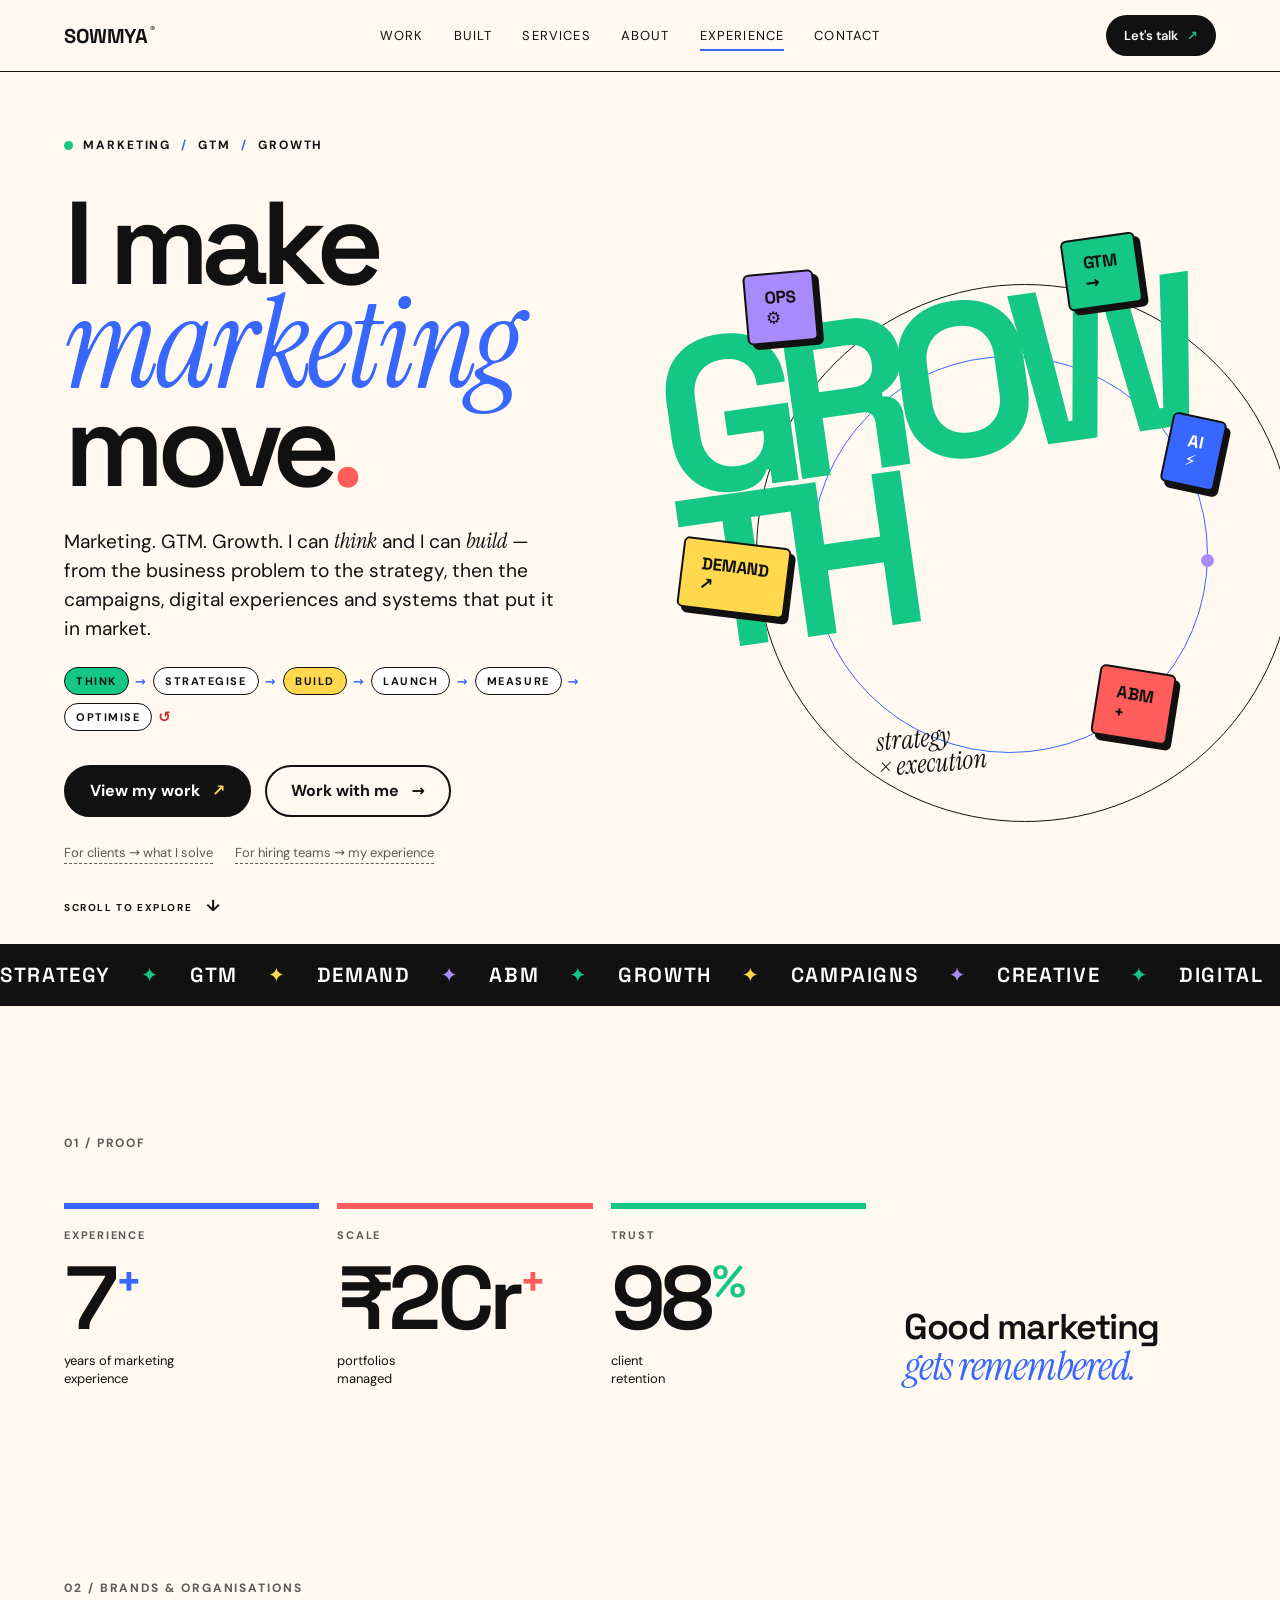
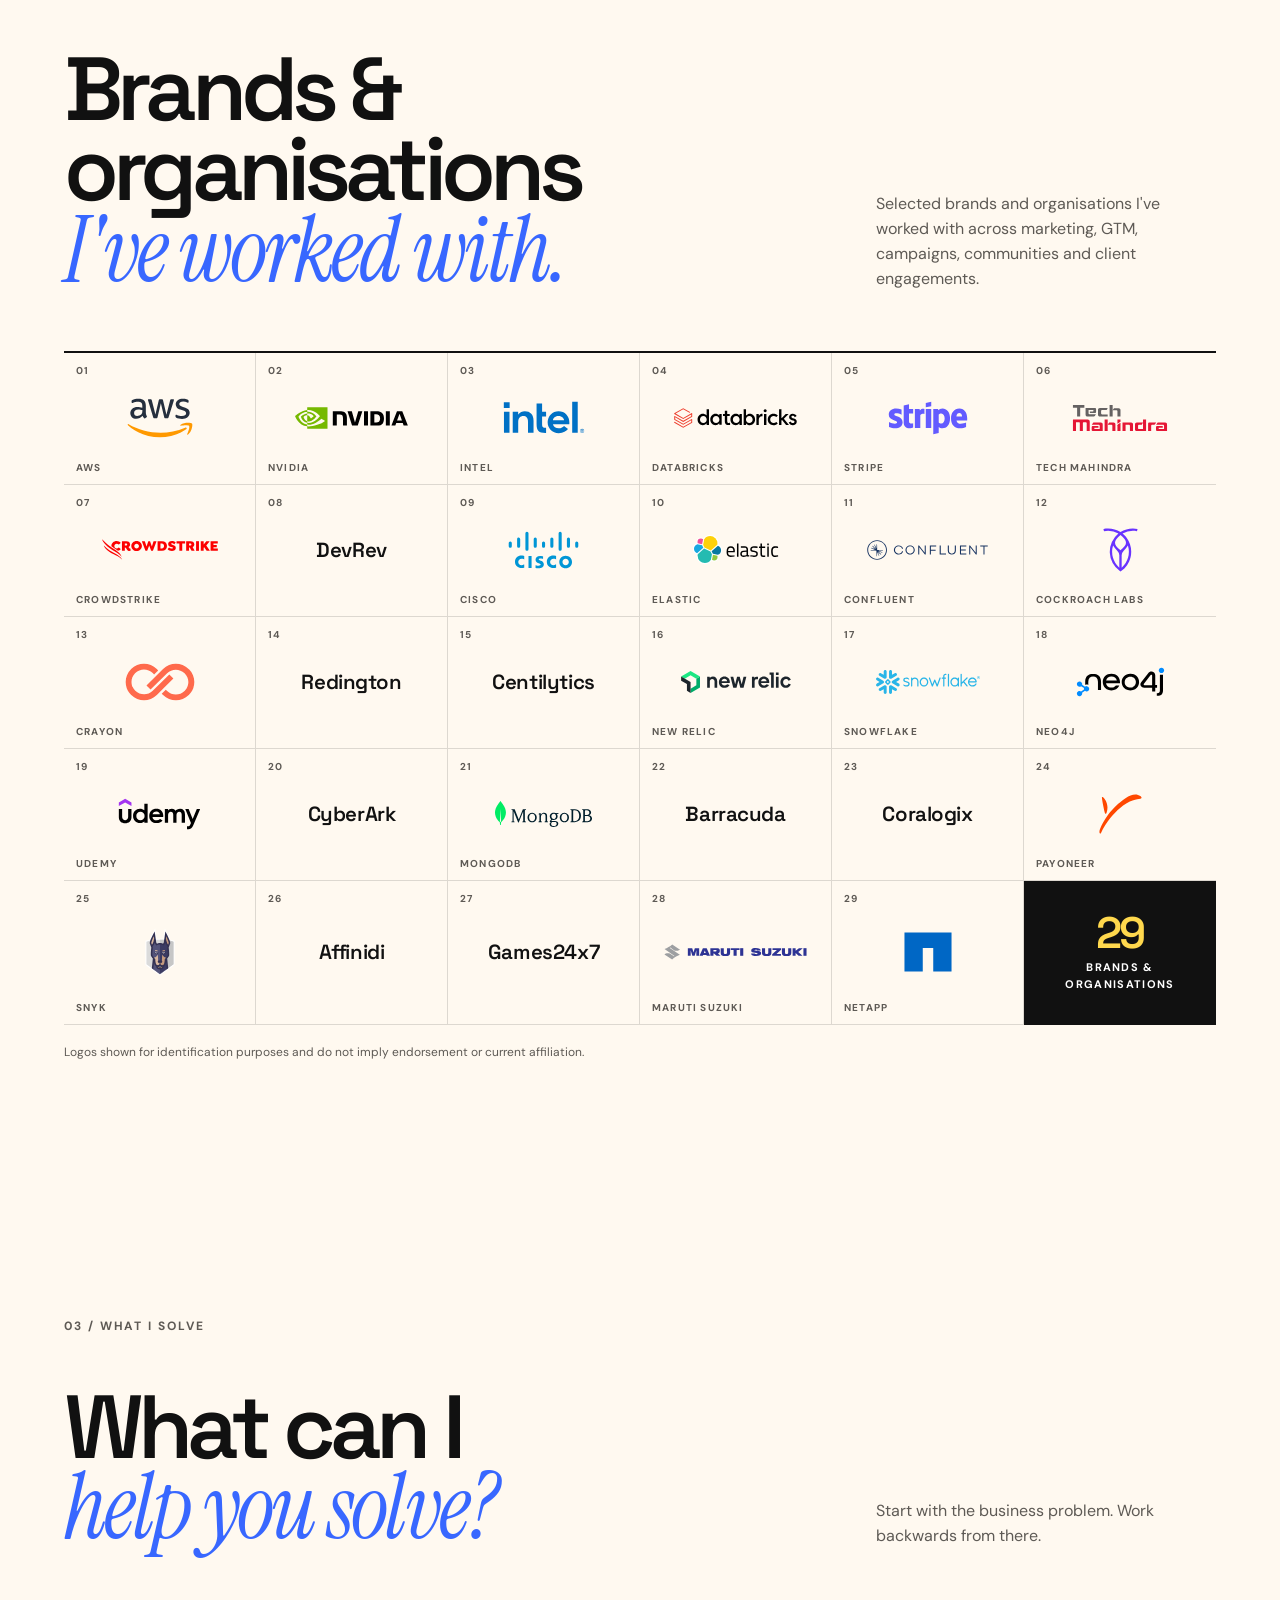
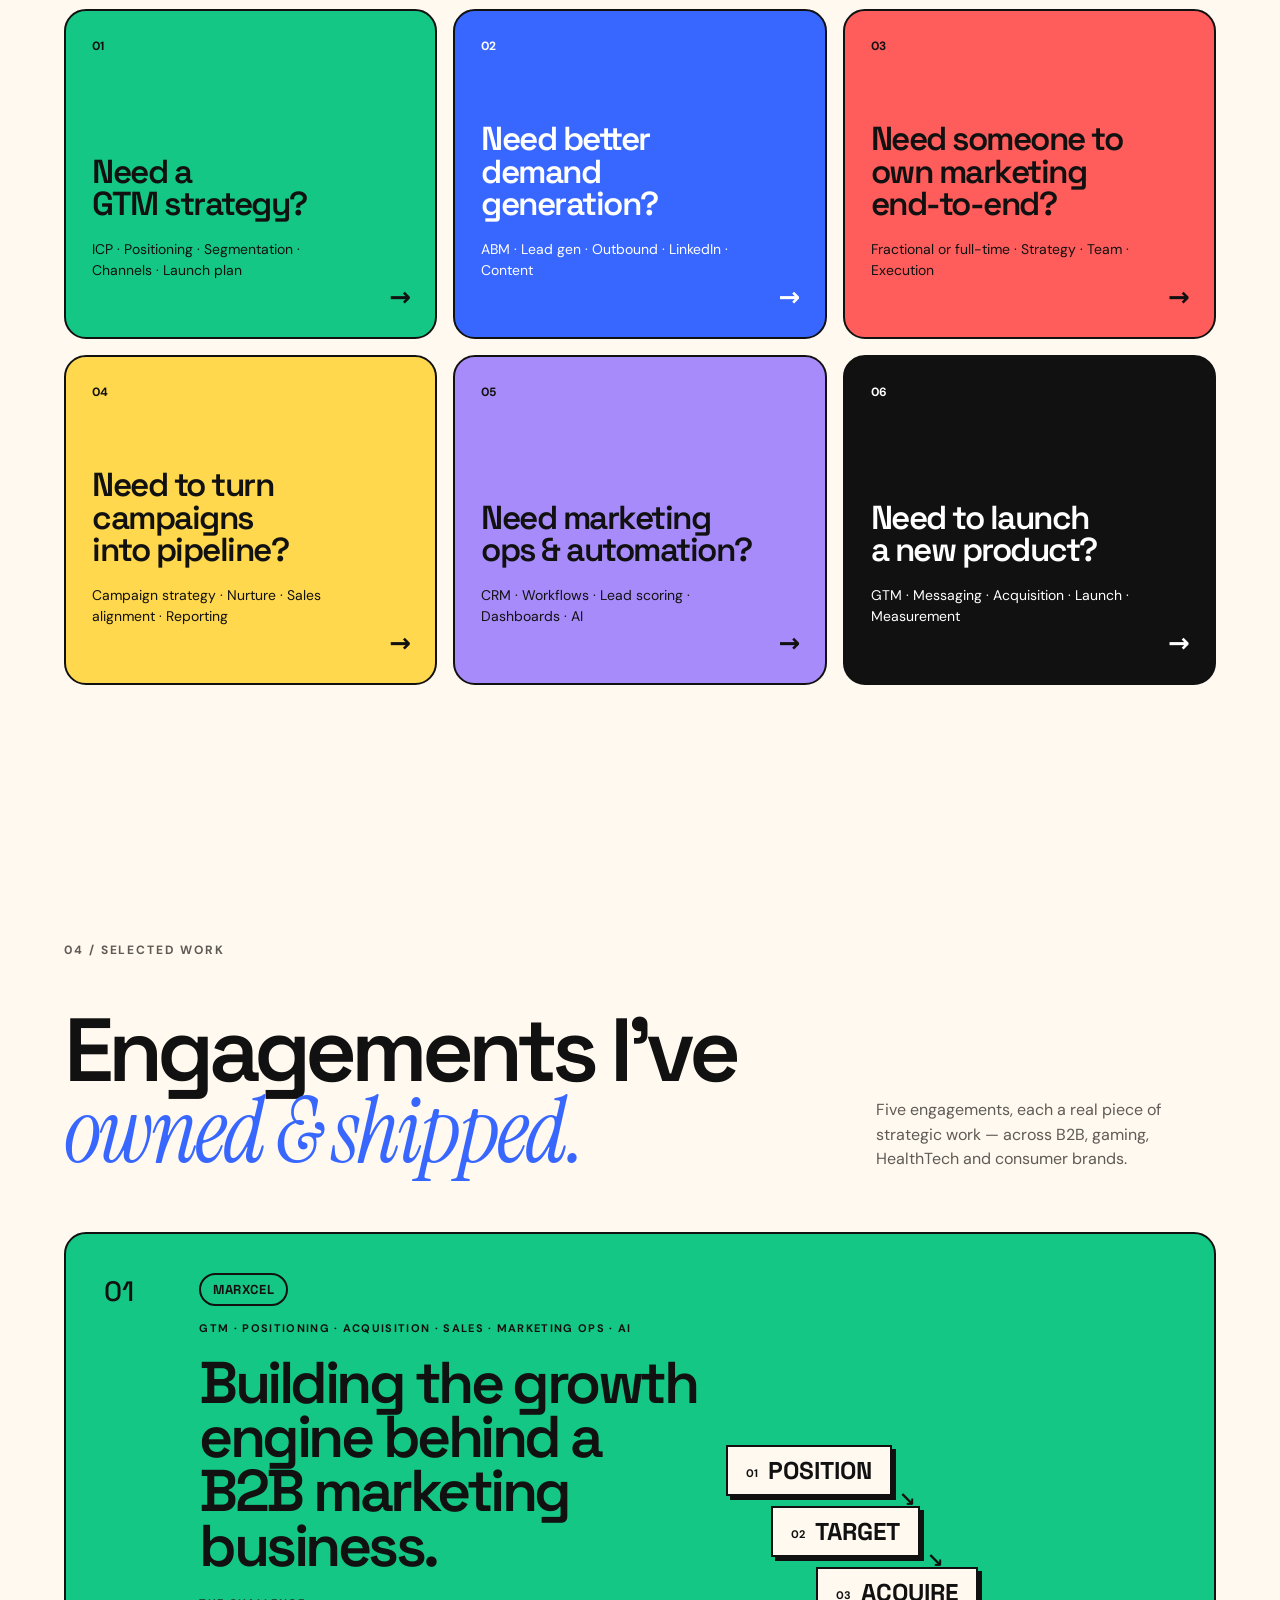
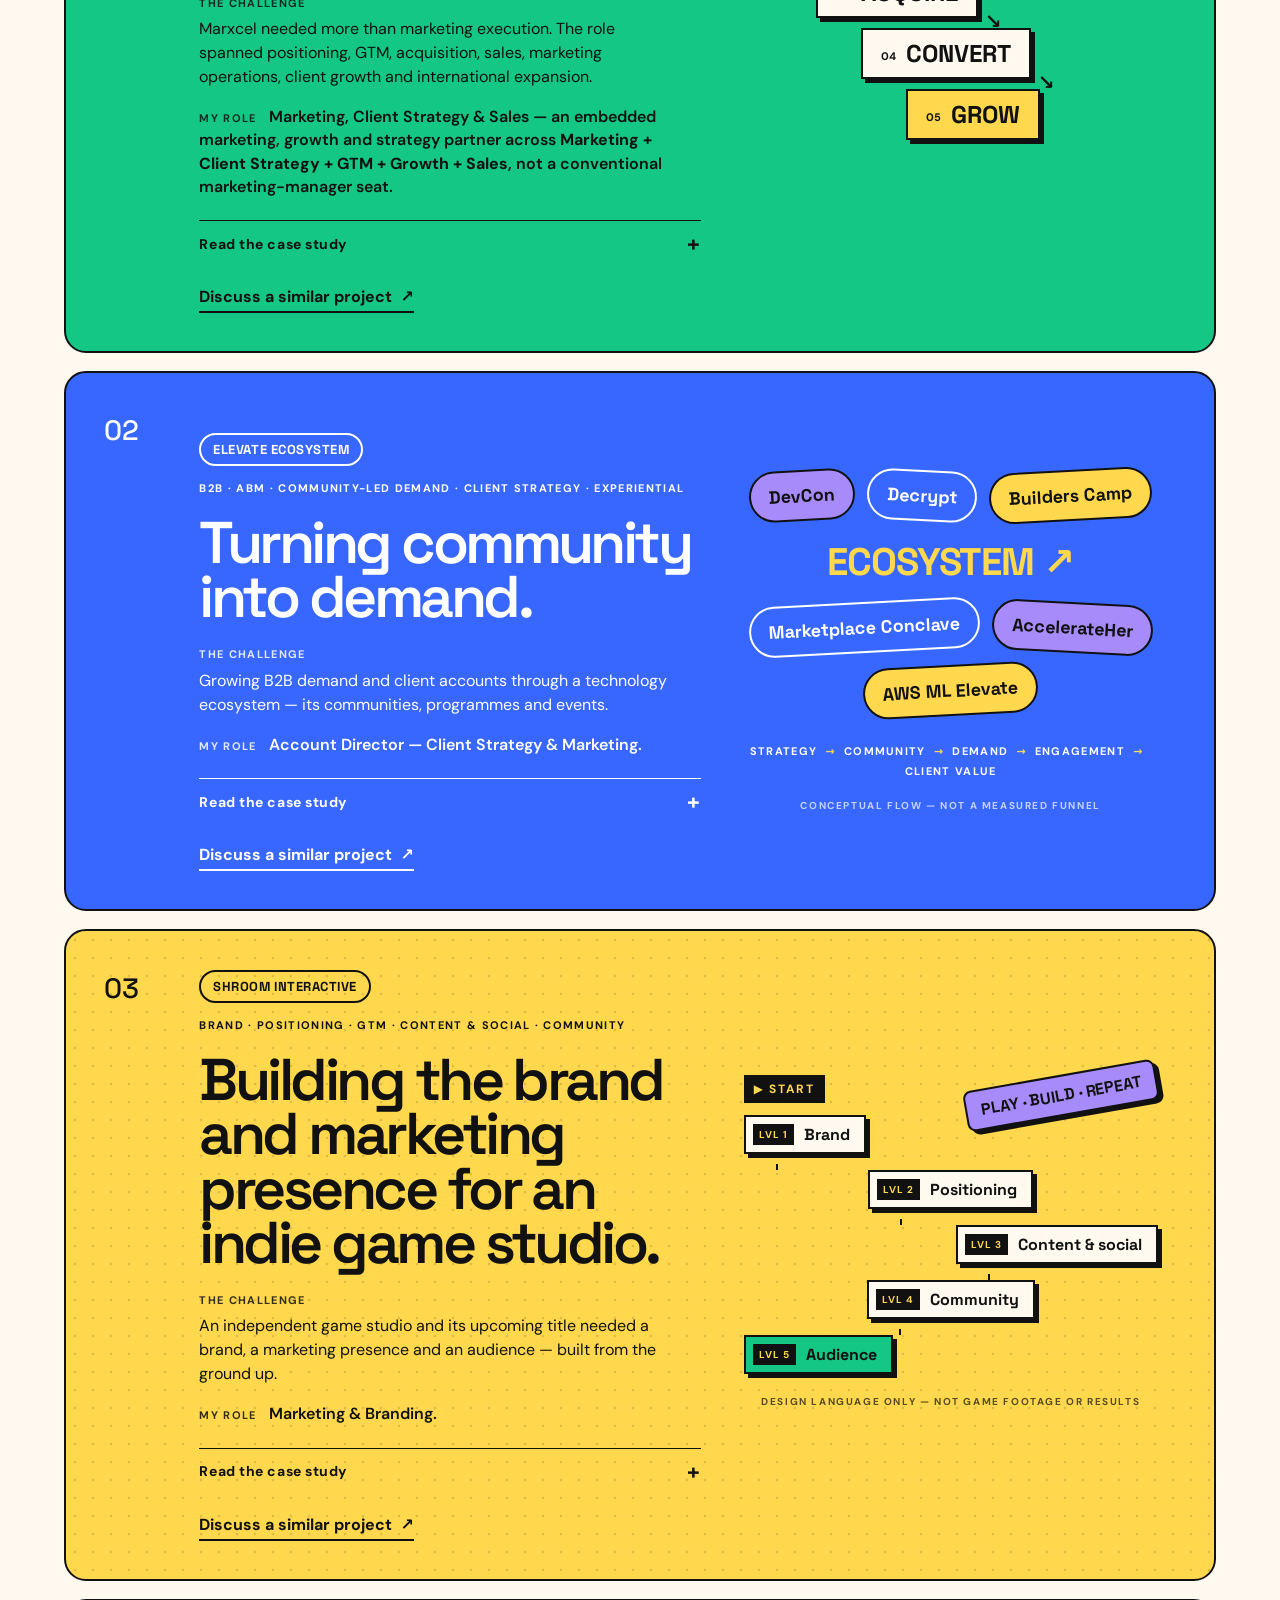
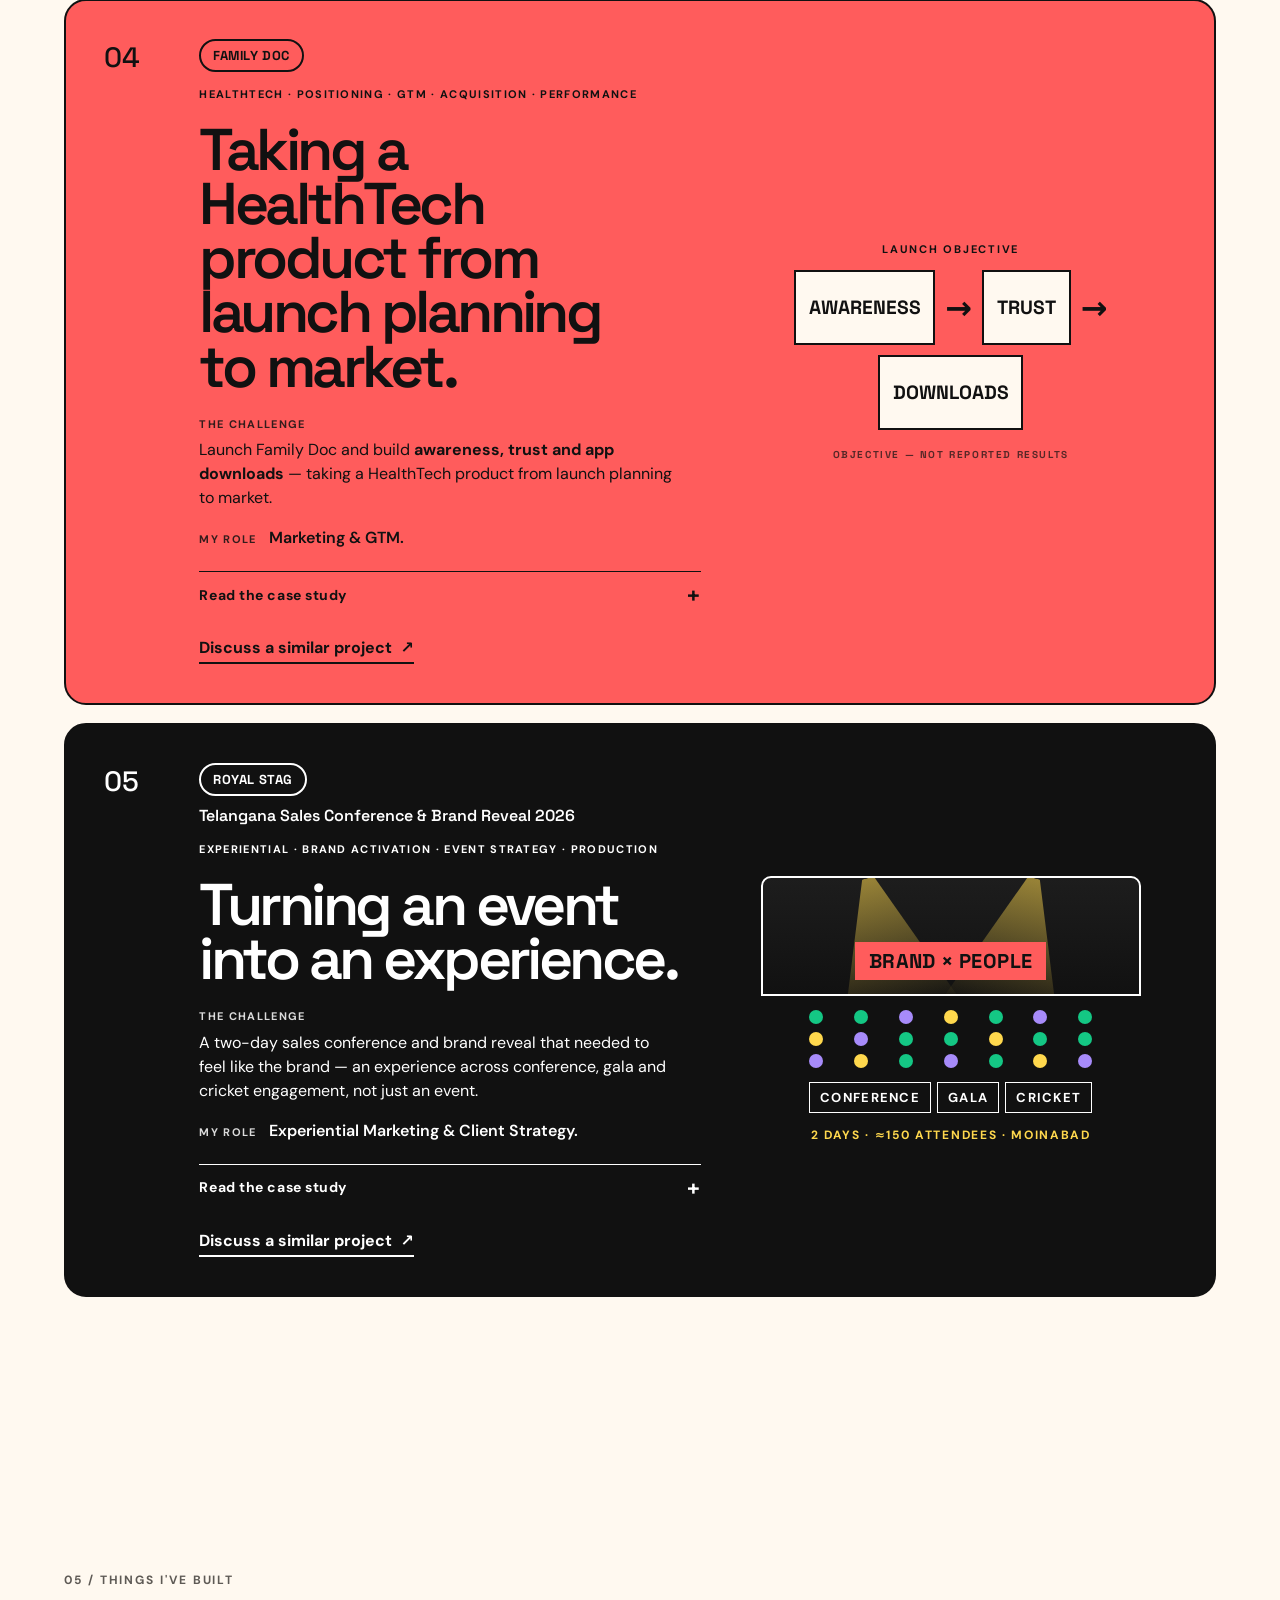
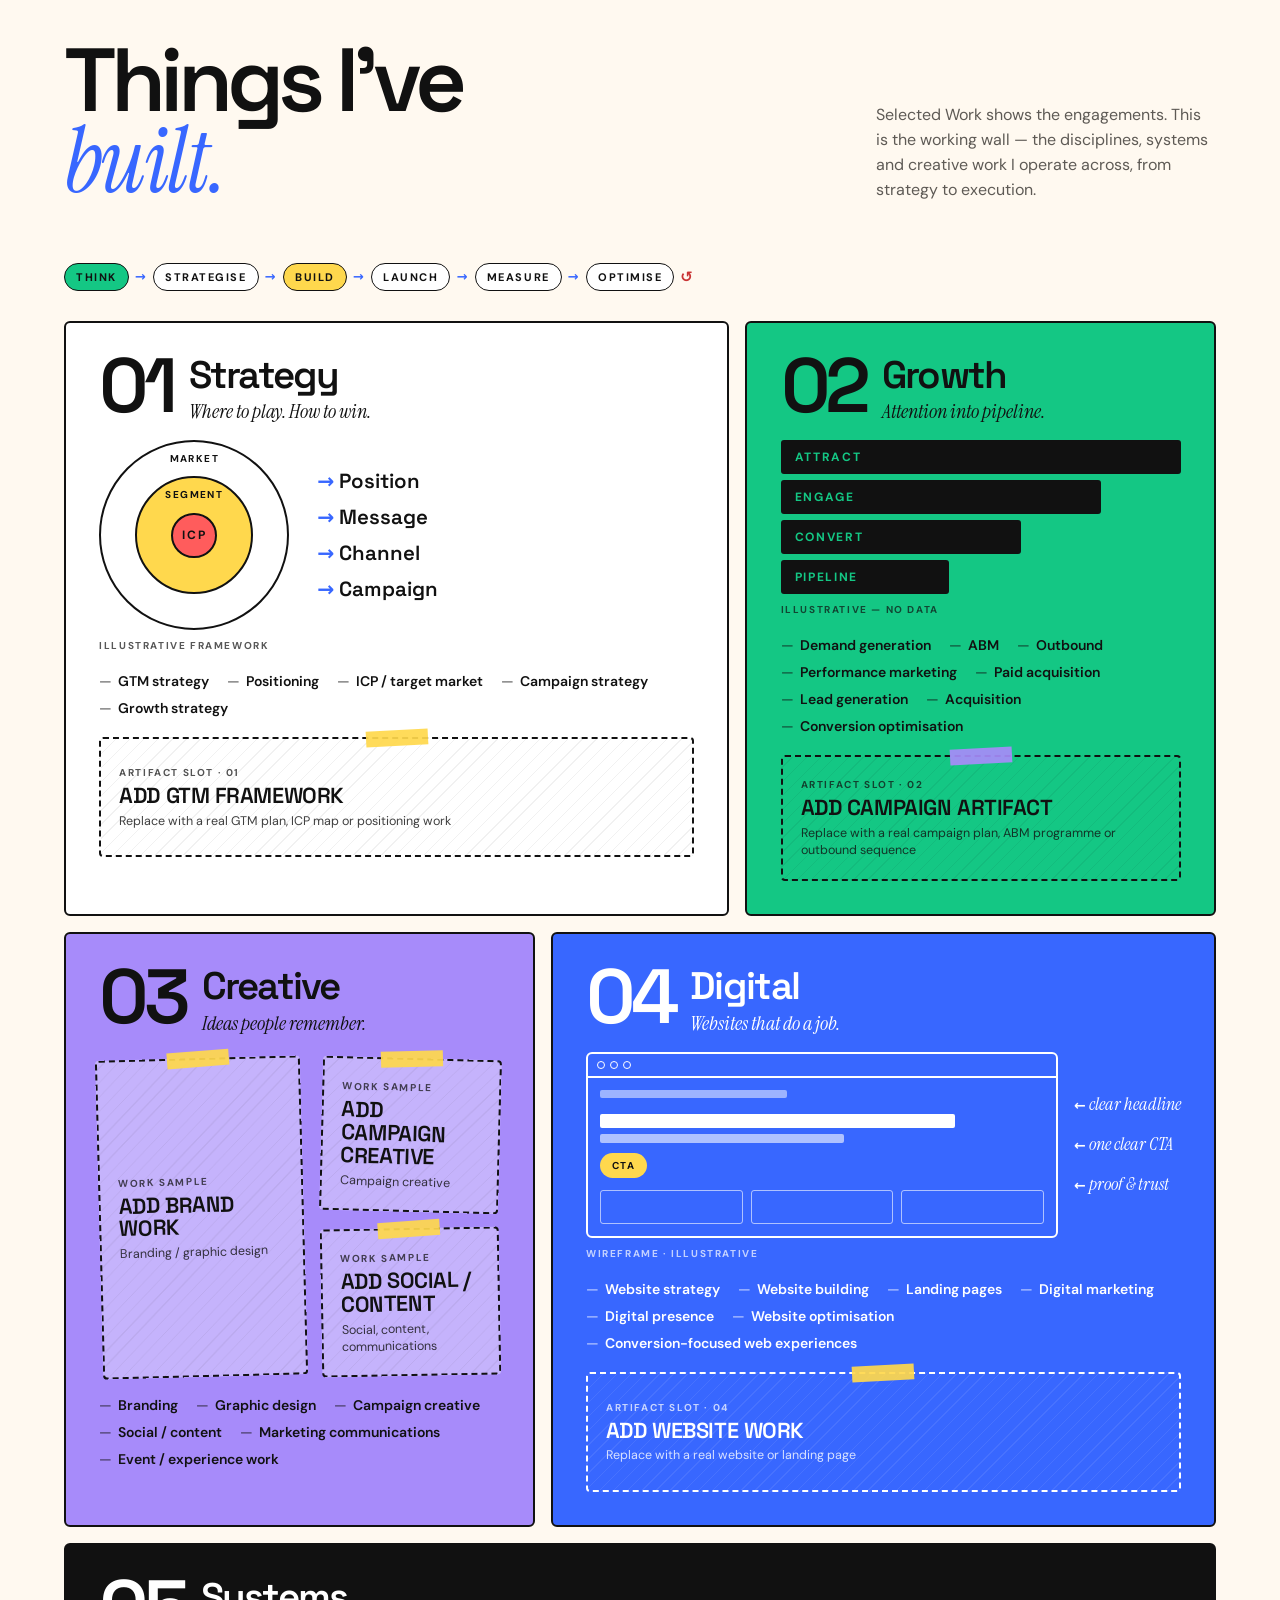
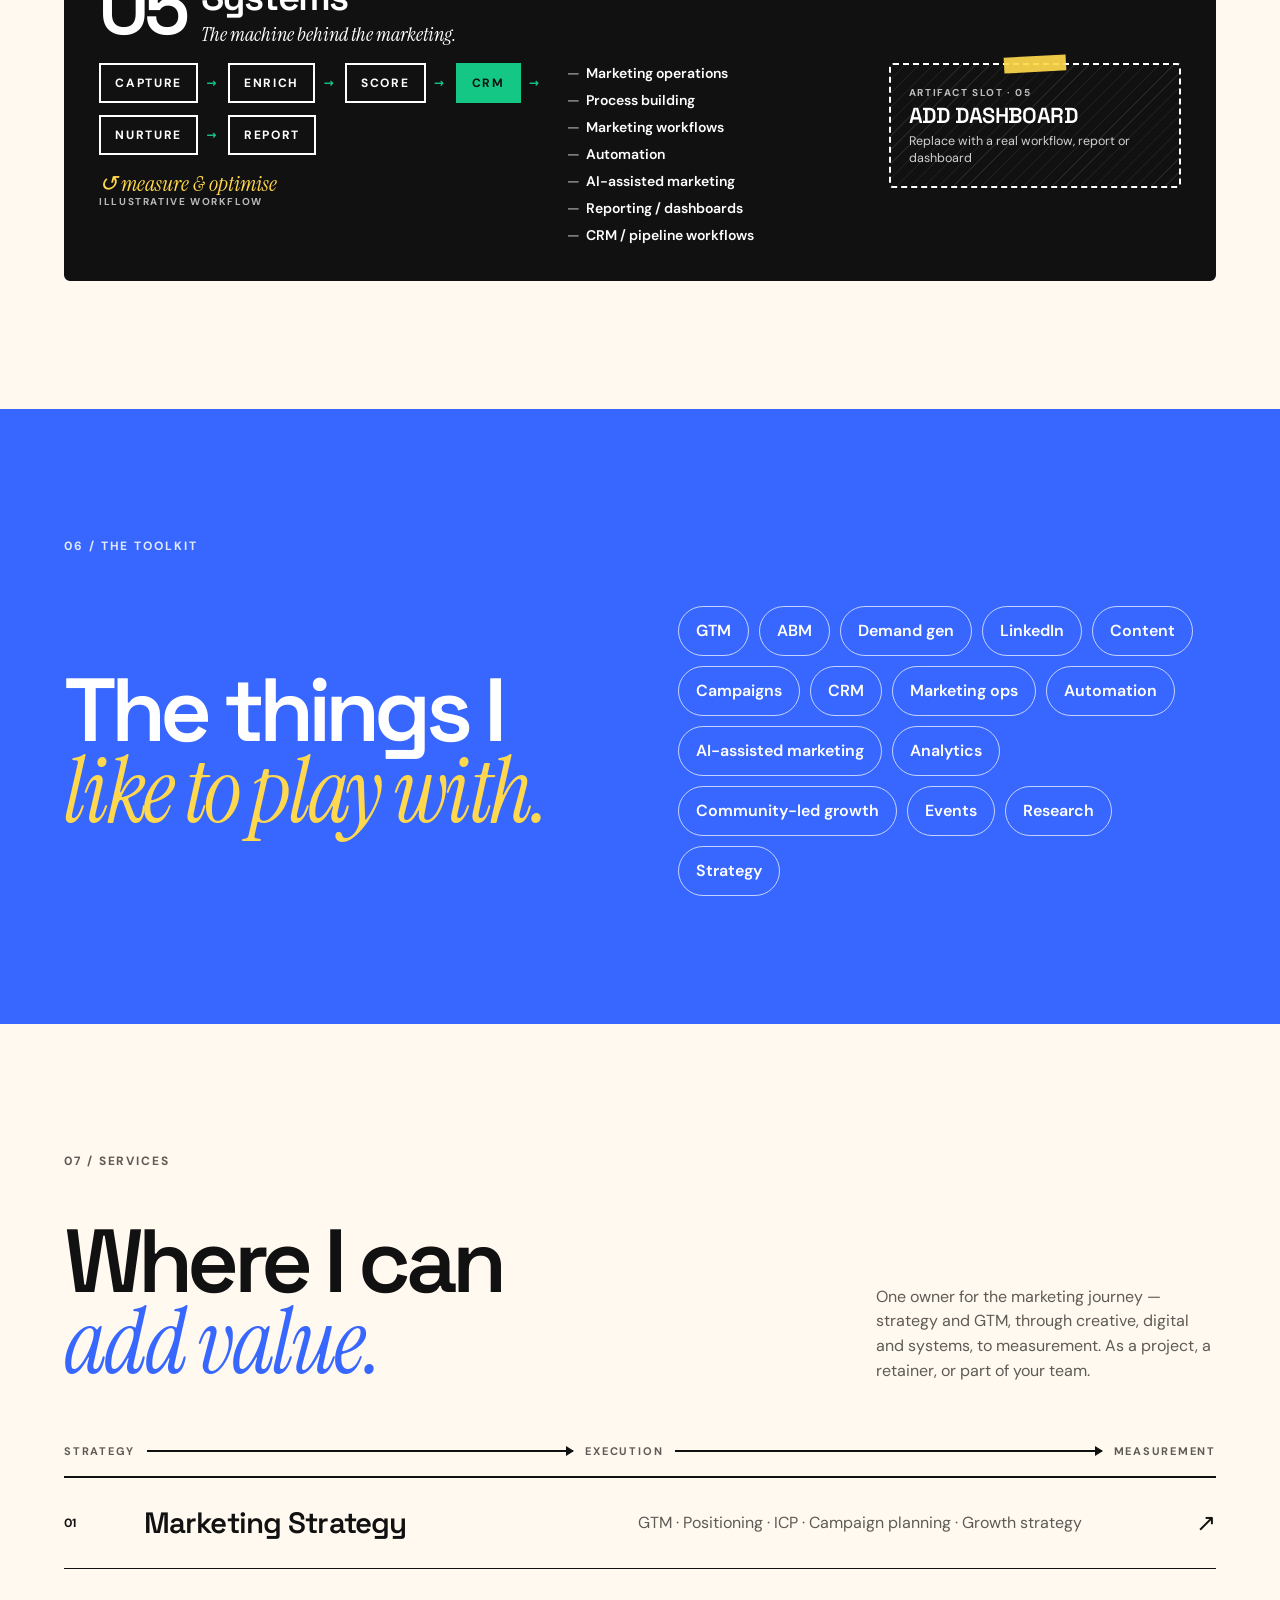
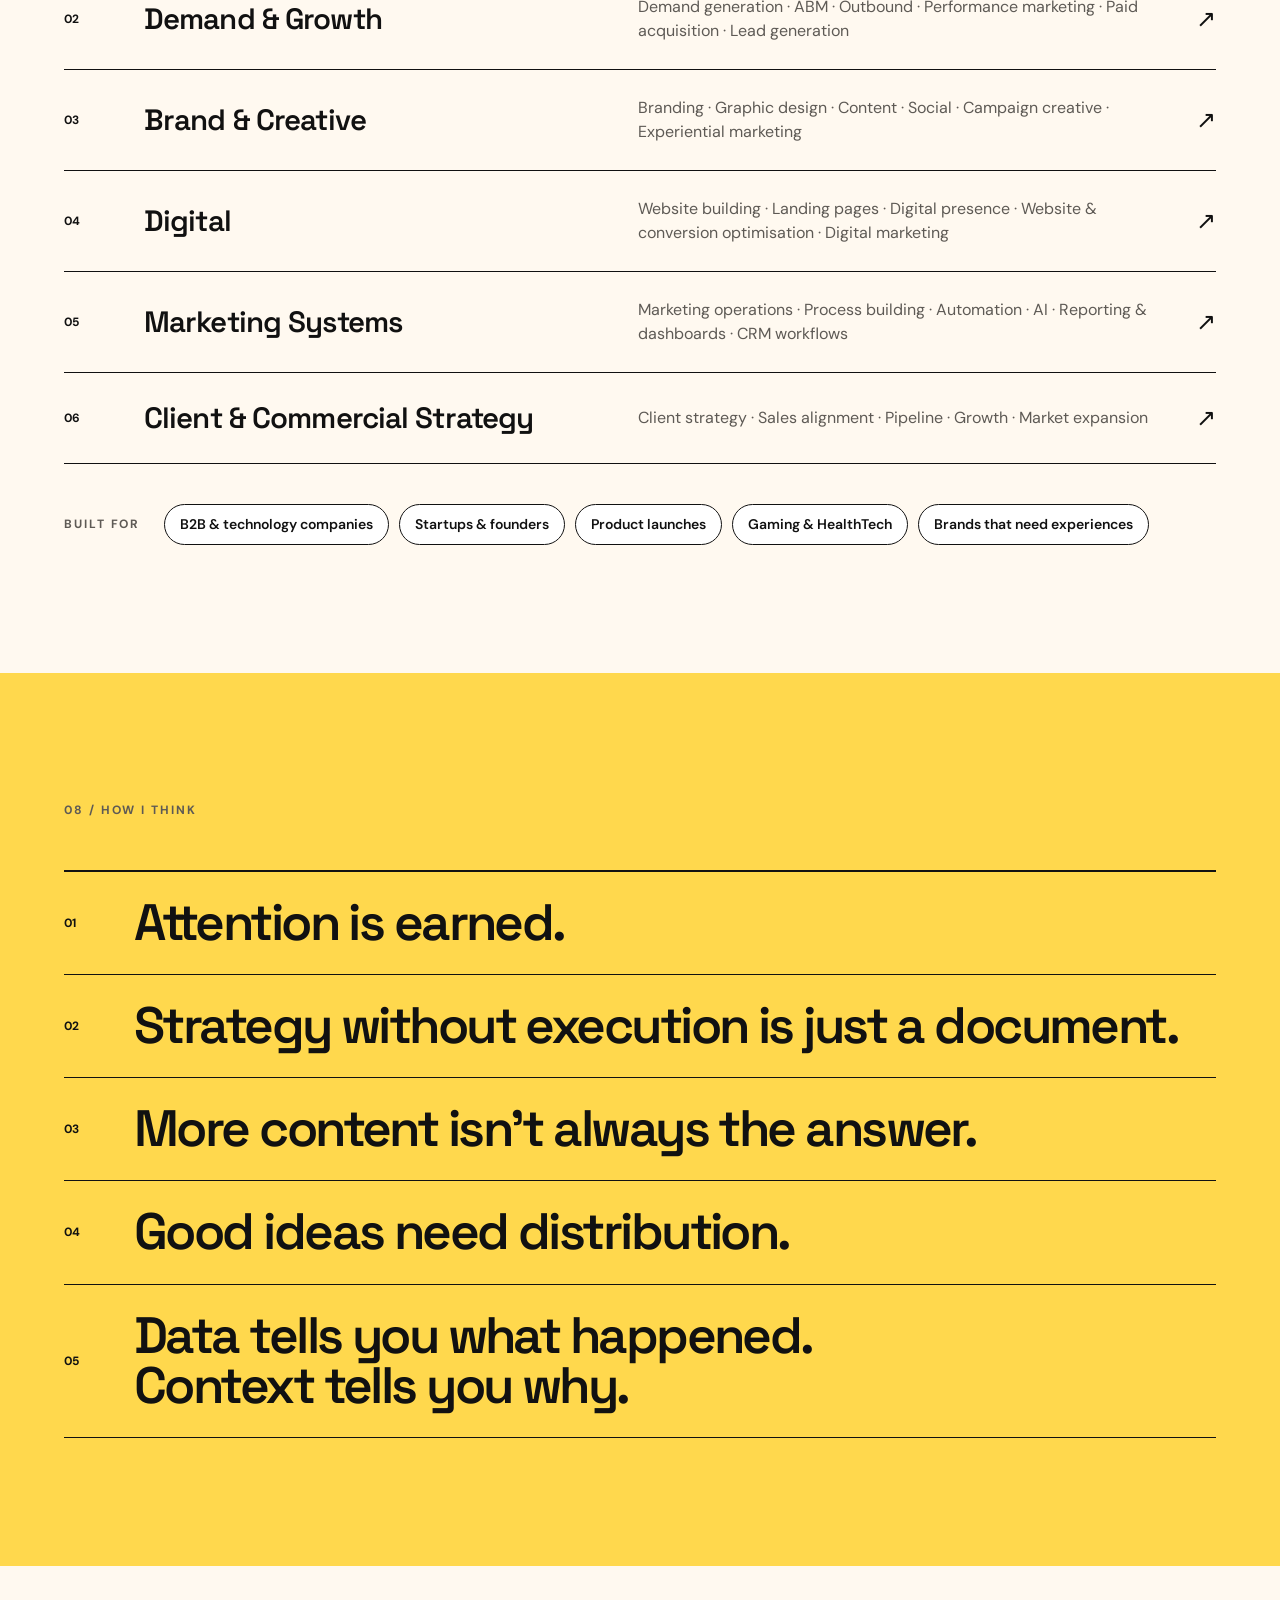
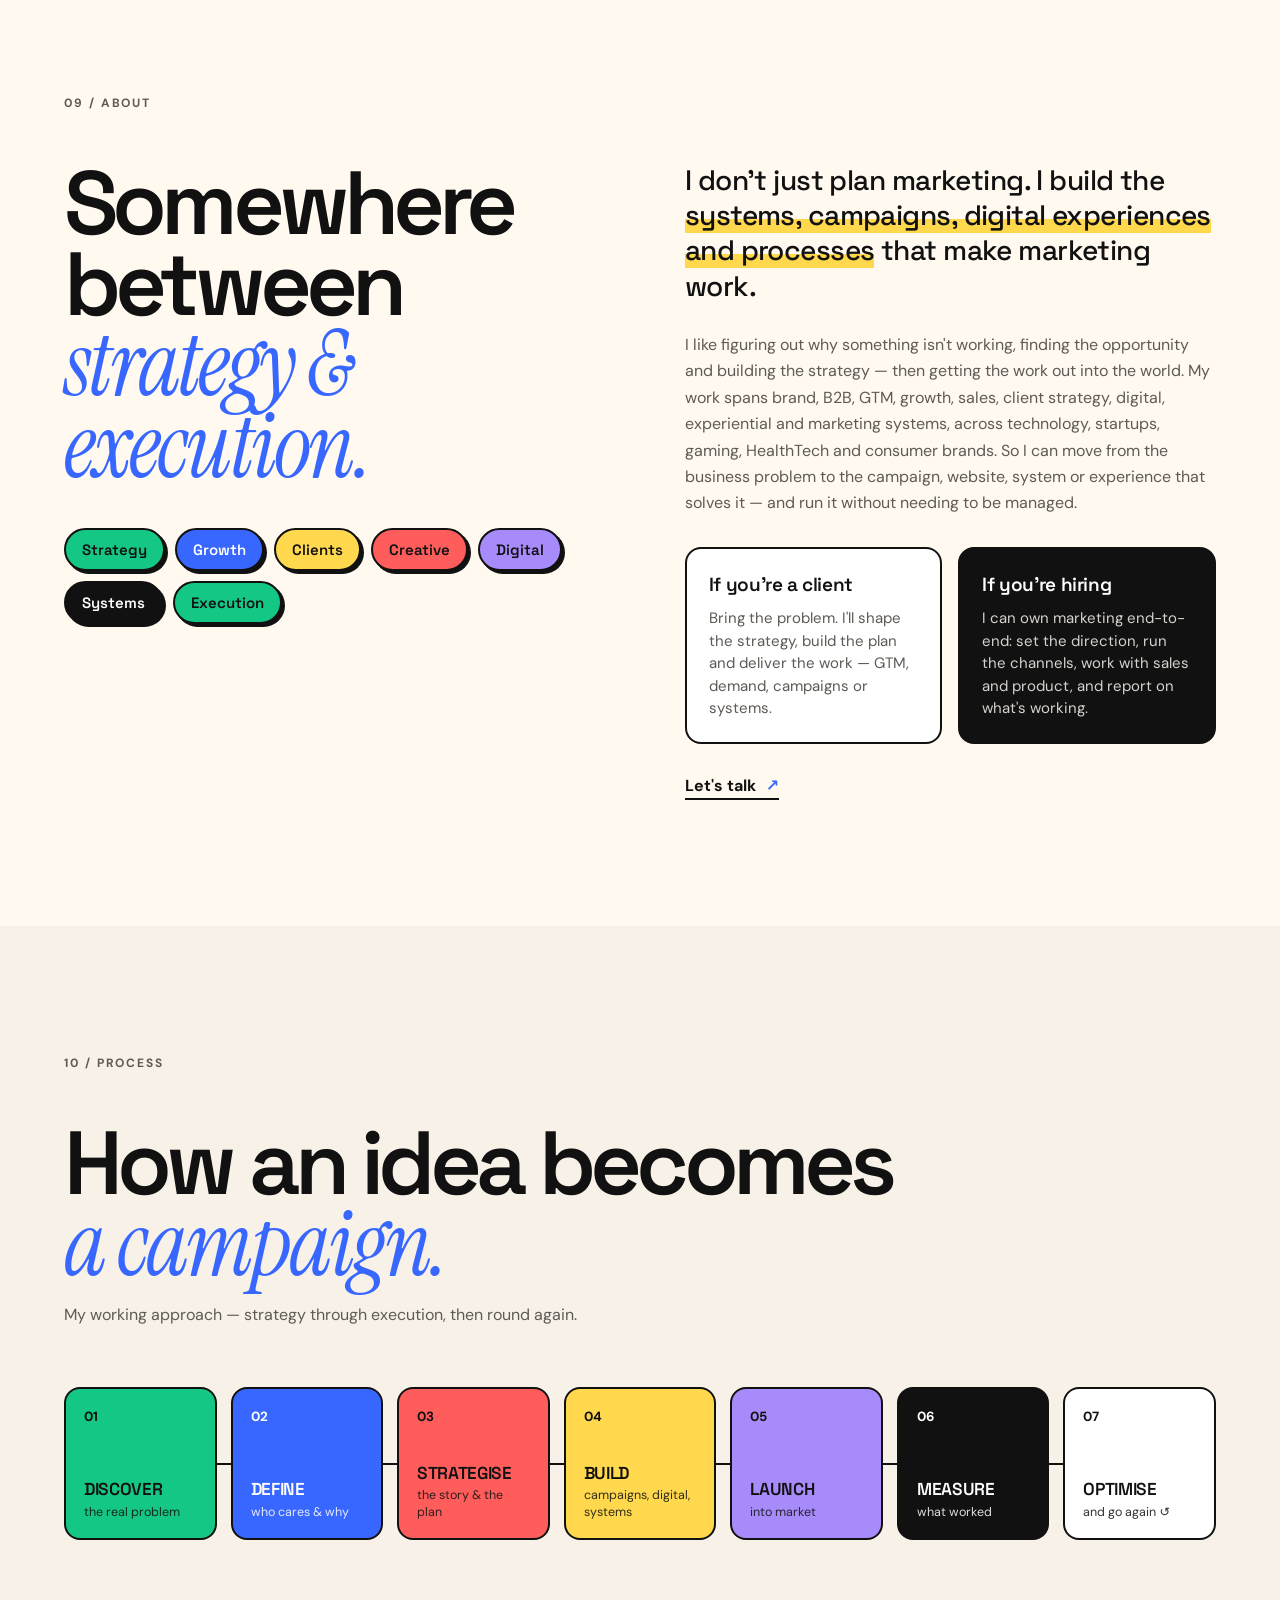
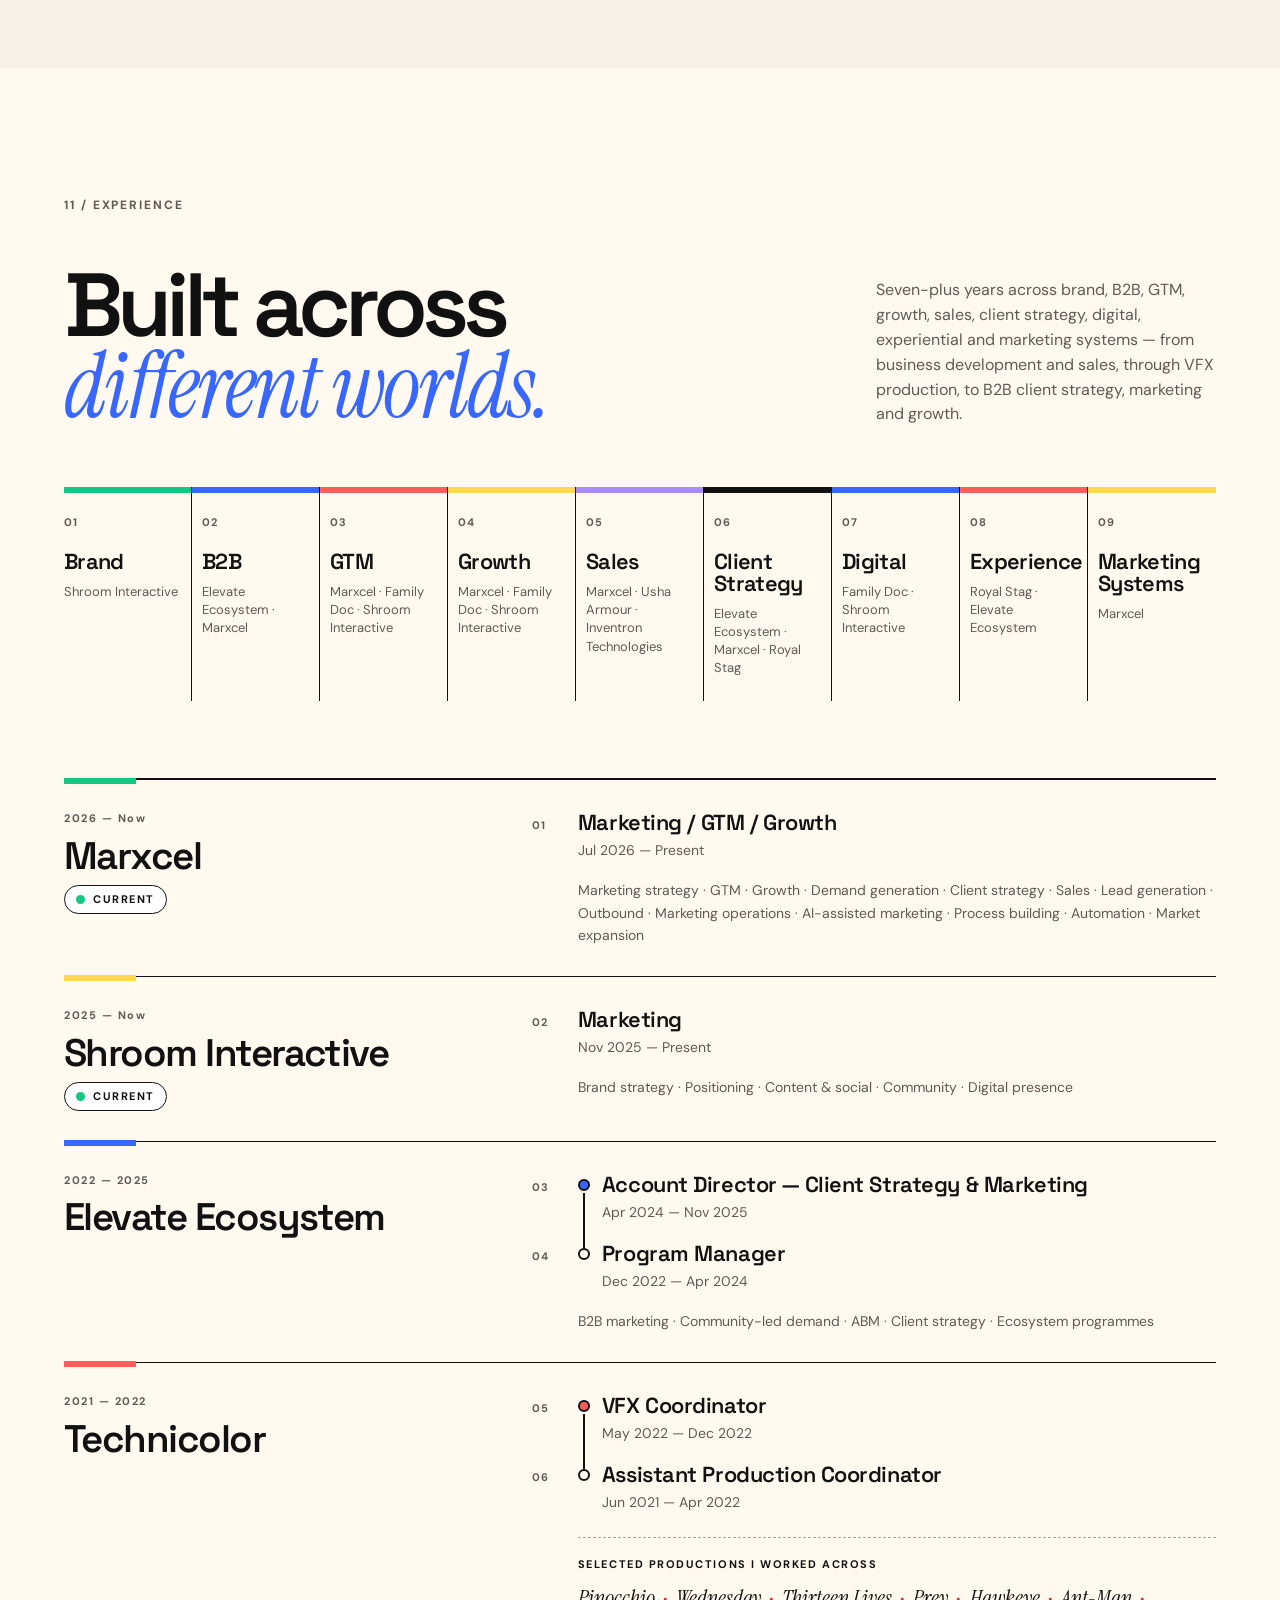
==== commit a15c18ae: "Complete Experience timeline, add Brands & Organisations wall, fix email - Experience: career timeli" ====
--- a/index.html
+++ b/index.html
@@ -121,9 +121,55 @@
   </div>
 </section>
 
+<!-- ========================= BRANDS & ORGANISATIONS =========================
+     Official logo files live in assets/logos/ (unaltered artwork, cropped to bounds).
+     Names shown as type (class="lw-text") are waiting for an official logo file:
+     add assets/logos/<name>.svg and swap the <li> for the <img> pattern used above it.
+-->
+<section class="brands section" id="brands" aria-labelledby="brands-title">
+  <p class="section-label">02 / BRANDS &amp; ORGANISATIONS</p>
+  <div class="section-heading">
+    <h2 id="brands-title">Brands &amp; organisations<br><span>I've worked with.</span></h2>
+    <p>Selected brands and organisations I've worked with across marketing, GTM, campaigns, communities and client engagements.</p>
+  </div>
+  <ul class="logo-wall" aria-label="Brands and organisations">
+    <li><span class="lw-no" aria-hidden="true">01</span><img src="assets/logos/aws.svg" alt="AWS" width="66" height="40" loading="lazy" decoding="async"><span class="lw-name" aria-hidden="true">AWS</span></li>
+    <li><span class="lw-no" aria-hidden="true">02</span><img src="assets/logos/nvidia.svg" alt="NVIDIA" width="115" height="24" loading="lazy" decoding="async"><span class="lw-name" aria-hidden="true">NVIDIA</span></li>
+    <li><span class="lw-no" aria-hidden="true">03</span><img src="assets/logos/intel.svg" alt="Intel" width="82" height="33" loading="lazy" decoding="async"><span class="lw-name" aria-hidden="true">Intel</span></li>
+    <li><span class="lw-no" aria-hidden="true">04</span><img src="assets/logos/databricks.svg" alt="Databricks" width="125" height="22" loading="lazy" decoding="async"><span class="lw-name" aria-hidden="true">Databricks</span></li>
+    <li><span class="lw-no" aria-hidden="true">05</span><img src="assets/logos/stripe.svg" alt="Stripe" width="80" height="34" loading="lazy" decoding="async"><span class="lw-name" aria-hidden="true">Stripe</span></li>
+    <li><span class="lw-no" aria-hidden="true">06</span><img src="assets/logos/tech-mahindra.svg" alt="Tech Mahindra" width="96" height="28" loading="lazy" decoding="async"><span class="lw-name" aria-hidden="true">Tech Mahindra</span></li>
+    <li><span class="lw-no" aria-hidden="true">07</span><img src="assets/logos/crowdstrike.svg" alt="CrowdStrike" width="118" height="23" loading="lazy" decoding="async"><span class="lw-name" aria-hidden="true">CrowdStrike</span></li>
+    <li class="lw-text"><span class="lw-no" aria-hidden="true">08</span><span class="lw-word">DevRev</span></li>
+    <li><span class="lw-no" aria-hidden="true">09</span><img src="assets/logos/cisco.svg" alt="Cisco" width="71" height="38" loading="lazy" decoding="async"><span class="lw-name" aria-hidden="true">Cisco</span></li>
+    <li><span class="lw-no" aria-hidden="true">10</span><img src="assets/logos/elastic.svg" alt="Elastic" width="87" height="31" loading="lazy" decoding="async"><span class="lw-name" aria-hidden="true">Elastic</span></li>
+    <li><span class="lw-no" aria-hidden="true">11</span><img src="assets/logos/confluent.svg" alt="Confluent" width="123" height="22" loading="lazy" decoding="async"><span class="lw-name" aria-hidden="true">Confluent</span></li>
+    <li><span class="lw-no" aria-hidden="true">12</span><img src="assets/logos/cockroach-labs.svg" alt="Cockroach Labs" width="35" height="44" loading="lazy" decoding="async"><span class="lw-name" aria-hidden="true">Cockroach Labs</span></li>
+    <li><span class="lw-no" aria-hidden="true">13</span><img src="assets/logos/crayon.svg" alt="Crayon" width="70" height="38" loading="lazy" decoding="async"><span class="lw-name" aria-hidden="true">Crayon</span></li>
+    <li class="lw-text"><span class="lw-no" aria-hidden="true">14</span><span class="lw-word">Redington</span></li>
+    <li class="lw-text"><span class="lw-no" aria-hidden="true">15</span><span class="lw-word">Centilytics</span></li>
+    <li><span class="lw-no" aria-hidden="true">16</span><img src="assets/logos/new-relic.svg" alt="New Relic" width="112" height="24" loading="lazy" decoding="async"><span class="lw-name" aria-hidden="true">New Relic</span></li>
+    <li><span class="lw-no" aria-hidden="true">17</span><img src="assets/logos/snowflake.svg" alt="Snowflake" width="106" height="26" loading="lazy" decoding="async"><span class="lw-name" aria-hidden="true">Snowflake</span></li>
+    <li><span class="lw-no" aria-hidden="true">18</span><img src="assets/logos/neo4j.svg" alt="Neo4j" width="89" height="31" loading="lazy" decoding="async"><span class="lw-name" aria-hidden="true">Neo4j</span></li>
+    <li><span class="lw-no" aria-hidden="true">19</span><img src="assets/logos/udemy.svg" alt="Udemy" width="83" height="32" loading="lazy" decoding="async"><span class="lw-name" aria-hidden="true">Udemy</span></li>
+    <li class="lw-text"><span class="lw-no" aria-hidden="true">20</span><span class="lw-word">CyberArk</span></li>
+    <li><span class="lw-no" aria-hidden="true">21</span><img src="assets/logos/mongodb.svg" alt="MongoDB" width="99" height="27" loading="lazy" decoding="async"><span class="lw-name" aria-hidden="true">MongoDB</span></li>
+    <li class="lw-text"><span class="lw-no" aria-hidden="true">22</span><span class="lw-word">Barracuda</span></li>
+    <li class="lw-text"><span class="lw-no" aria-hidden="true">23</span><span class="lw-word">Coralogix</span></li>
+    <li><span class="lw-no" aria-hidden="true">24</span><img src="assets/logos/payoneer.svg" alt="Payoneer" width="43" height="40" loading="lazy" decoding="async"><span class="lw-name" aria-hidden="true">Payoneer</span></li>
+    <li><span class="lw-no" aria-hidden="true">25</span><img src="assets/logos/snyk.svg" alt="Snyk" width="30" height="48" loading="lazy" decoding="async"><span class="lw-name" aria-hidden="true">Snyk</span></li>
+    <li class="lw-text"><span class="lw-no" aria-hidden="true">26</span><span class="lw-word">Affinidi</span></li>
+    <li class="lw-text"><span class="lw-no" aria-hidden="true">27</span><span class="lw-word">Games24x7</span></li>
+    <li><span class="lw-no" aria-hidden="true">28</span><img src="assets/logos/maruti-suzuki.svg" alt="Maruti Suzuki" width="145" height="19" loading="lazy" decoding="async"><span class="lw-name" aria-hidden="true">Maruti Suzuki</span></li>
+    <li><span class="lw-no" aria-hidden="true">29</span><img src="assets/logos/netapp.svg" alt="NetApp" width="48" height="40" loading="lazy" decoding="async"><span class="lw-name" aria-hidden="true">NetApp</span></li>
+    <li class="lw-count" aria-hidden="true"><strong>29</strong><span>brands &amp; organisations</span></li>
+  </ul>
+  <p class="lw-note">Logos shown for identification purposes and do not imply endorsement or current affiliation.</p>
+</section>
+
 <!-- ========================= PROBLEMS ========================= -->
 <section class="problems section" aria-labelledby="problems-title">
-  <p class="section-label">02 / WHAT I SOLVE</p>
+  <p class="section-label">03 / WHAT I SOLVE</p>
   <div class="section-heading">
     <h2 id="problems-title">What can I<br><span>help you solve?</span></h2>
     <p>Start with the business problem. Work backwards from there.</p>
@@ -147,7 +193,7 @@
      <img class="case-img" src="assets/images/marxcel.jpg" alt="Describe the image" width="800" height="600" loading="lazy" decoding="async">
 -->
 <section class="work section" id="work" aria-labelledby="work-title">
-  <p class="section-label">03 / SELECTED WORK</p>
+  <p class="section-label">04 / SELECTED WORK</p>
   <div class="section-heading">
     <h2 id="work-title">Engagements I've<br><span>owned &amp; shipped.</span></h2>
     <p>Five engagements, each a real piece of strategic work — across B2B, gaming, HealthTech and consumer brands.</p>
@@ -305,7 +351,7 @@
      <figure class="artifact"><img src="assets/images/gtm-framework.jpg" alt="Describe it" width="1200" height="800" loading="lazy" decoding="async"><figcaption>What it is</figcaption></figure>
 -->
 <section class="built section" id="built" aria-labelledby="built-title">
-  <p class="section-label">04 / THINGS I'VE BUILT</p>
+  <p class="section-label">05 / THINGS I'VE BUILT</p>
   <div class="section-heading">
     <h2 id="built-title">Things I've<br><span>built.</span></h2>
     <p>Selected Work shows the engagements. This is the working wall — the disciplines, systems and creative work I operate across, from strategy to execution.</p>
@@ -377,7 +423,7 @@
 
 <!-- ========================= TOOLKIT ========================= -->
 <section class="toolkit section" aria-labelledby="toolkit-title">
-  <p class="section-label">05 / THE TOOLKIT</p>
+  <p class="section-label">06 / THE TOOLKIT</p>
   <div class="toolkit-wrap">
     <h2 id="toolkit-title">The things I<br><span>like to play with.</span></h2>
     <ul class="tags">
@@ -388,7 +434,7 @@
 
 <!-- ========================= SERVICES ========================= -->
 <section class="services section" id="services" aria-labelledby="services-title">
-  <p class="section-label">06 / SERVICES</p>
+  <p class="section-label">07 / SERVICES</p>
   <div class="section-heading">
     <h2 id="services-title">Where I can<br><span>add value.</span></h2>
     <p>One owner for the marketing journey — strategy and GTM, through creative, digital and systems, to measurement. As a project, a retainer, or part of your team.</p>
@@ -417,7 +463,7 @@
 <!-- ========================= BELIEFS ========================= -->
 <section class="beliefs section" aria-labelledby="beliefs-title">
   <div class="beliefs-inner">
-    <p class="section-label">07 / HOW I THINK</p>
+    <p class="section-label">08 / HOW I THINK</p>
     <h2 class="visually-hidden" id="beliefs-title">What I believe about marketing</h2>
     <ol class="belief-list">
       <li><span>01</span><h3>Attention is earned.</h3></li>
@@ -431,7 +477,7 @@
 
 <!-- ========================= ABOUT ========================= -->
 <section class="about section" id="about" aria-labelledby="about-title">
-  <p class="section-label">08 / ABOUT</p>
+  <p class="section-label">09 / ABOUT</p>
   <div class="about-grid">
     <div>
       <h2 id="about-title">Somewhere between<br><span>strategy &amp; execution.</span></h2>
@@ -460,7 +506,7 @@
 <!-- ========================= PROCESS ========================= -->
 <section class="process section" aria-labelledby="process-title">
   <div class="process-inner">
-    <p class="section-label">09 / PROCESS</p>
+    <p class="section-label">10 / PROCESS</p>
     <h2 id="process-title">How an idea becomes<br><span>a campaign.</span></h2>
     <p class="process-note">My working approach — strategy through execution, then round again.</p>
     <ol class="process-track">
@@ -476,31 +522,65 @@
 </section>
 
 <!-- ========================= EXPERIENCE =========================
-     Add real dates in the .roles list. Don't invent titles, companies or dates. -->
+     Verified roles and dates only. Newest first. -->
 <section class="experience section" id="experience" aria-labelledby="experience-title">
-  <p class="section-label">10 / EXPERIENCE</p>
+  <p class="section-label">11 / EXPERIENCE</p>
   <div class="section-heading">
     <h2 id="experience-title">Built across<br><span>different worlds.</span></h2>
-    <p>Seven-plus years across brand, B2B, GTM, growth, sales, client strategy, digital, experiential and marketing systems — each role adding a layer, between the plan and the work.</p>
+    <p>Seven-plus years across brand, B2B, GTM, growth, sales, client strategy, digital, experiential and marketing systems — from business development and sales, through VFX production, to B2B client strategy, marketing and growth.</p>
   </div>
   <ol class="story" aria-label="Career story">
     <li><span>01</span><strong>Brand</strong><em>Shroom Interactive</em></li>
     <li><span>02</span><strong>B2B</strong><em>Elevate Ecosystem · Marxcel</em></li>
     <li><span>03</span><strong>GTM</strong><em>Marxcel · Family Doc · Shroom Interactive</em></li>
     <li><span>04</span><strong>Growth</strong><em>Marxcel · Family Doc · Shroom Interactive</em></li>
-    <li><span>05</span><strong>Sales</strong><em>Marxcel</em></li>
+    <li><span>05</span><strong>Sales</strong><em>Marxcel · Usha Armour · Inventron Technologies</em></li>
     <li><span>06</span><strong>Client Strategy</strong><em>Elevate Ecosystem · Marxcel · Royal Stag</em></li>
     <li><span>07</span><strong>Digital</strong><em>Family Doc · Shroom Interactive</em></li>
     <li><span>08</span><strong>Experience</strong><em>Royal Stag · Elevate Ecosystem</em></li>
     <li><span>09</span><strong>Marketing Systems</strong><em>Marxcel</em></li>
   </ol>
-  <ol class="roles" aria-label="Roles">
-    <li class="roles-head" aria-hidden="true"><span>When</span><span>Where</span><span>Focus</span></li>
-    <li><span class="todo">[ADD DATES]</span><strong>Marxcel</strong><em>Marketing, Client Strategy &amp; Sales</em></li>
-    <li><span class="todo">[ADD DATES]</span><strong>Elevate Ecosystem</strong><em>Account Director — Client Strategy &amp; Marketing</em></li>
-    <li><span class="todo">[ADD DATES]</span><strong>Shroom Interactive</strong><em>Marketing &amp; Branding</em></li>
-    <li><span class="todo">[ADD DATES]</span><strong>Family Doc</strong><em>Marketing &amp; GTM</em></li>
-    <li><span class="todo">[ADD DATES]</span><strong>Royal Stag <small class="todo">[ADD COMPANY / AGENCY, IF APPLICABLE]</small></strong><em>Experiential Marketing &amp; Client Strategy</em></li>
+
+  <ol class="career" aria-label="Career timeline">
+    <li class="co" style="--c:var(--green)">
+      <div class="co-head"><span class="co-span">2026 — Now</span><h3>Marxcel</h3><span class="co-now"><span class="pulse" aria-hidden="true"></span> Current</span></div>
+      <div class="co-body">
+        <ol class="co-roles"><li><span class="tl-no">01</span><div><strong>Marketing / GTM / Growth</strong><span class="tl-date">Jul 2026 — Present</span></div></li></ol>
+        <p class="co-scope">Marketing strategy · GTM · Growth · Demand generation · Client strategy · Sales · Lead generation · Outbound · Marketing operations · AI-assisted marketing · Process building · Automation · Market expansion</p>
+      </div>
+    </li>
+    <li class="co" style="--c:var(--yellow)">
+      <div class="co-head"><span class="co-span">2025 — Now</span><h3>Shroom Interactive</h3><span class="co-now"><span class="pulse" aria-hidden="true"></span> Current</span></div>
+      <div class="co-body">
+        <ol class="co-roles"><li><span class="tl-no">02</span><div><strong>Marketing</strong><span class="tl-date">Nov 2025 — Present</span></div></li></ol>
+        <p class="co-scope">Brand strategy · Positioning · Content &amp; social · Community · Digital presence</p>
+      </div>
+    </li>
+    <li class="co" style="--c:var(--blue)">
+      <div class="co-head"><span class="co-span">2022 — 2025</span><h3>Elevate Ecosystem</h3></div>
+      <div class="co-body">
+        <ol class="co-roles co-roles--multi"><li><span class="tl-no">03</span><div><strong>Account Director — Client Strategy &amp; Marketing</strong><span class="tl-date">Apr 2024 — Nov 2025</span></div></li><li><span class="tl-no">04</span><div><strong>Program Manager</strong><span class="tl-date">Dec 2022 — Apr 2024</span></div></li></ol>
+        <p class="co-scope">B2B marketing · Community-led demand · ABM · Client strategy · Ecosystem programmes</p>
+      </div>
+    </li>
+    <li class="co" style="--c:var(--coral)">
+      <div class="co-head"><span class="co-span">2021 — 2022</span><h3>Technicolor</h3></div>
+      <div class="co-body">
+        <ol class="co-roles co-roles--multi"><li><span class="tl-no">05</span><div><strong>VFX Coordinator</strong><span class="tl-date">May 2022 — Dec 2022</span></div></li><li><span class="tl-no">06</span><div><strong>Assistant Production Coordinator</strong><span class="tl-date">Jun 2021 — Apr 2022</span></div></li></ol>
+        <div class="prod">
+          <p class="prod-k">Selected productions I worked across</p>
+          <ul class="prod-list"><li>Pinocchio</li><li>Wednesday</li><li>Thirteen Lives</li><li>Prey</li><li>Hawkeye</li><li>Ant-Man</li><li>Resident Evil</li><li>Nightmare Alley</li><li>Vikings: Valhalla</li><li>Top Gun: Maverick</li><li>Disenchanted</li><li class="prod-more">+ more</li></ul>
+        </div>
+      </div>
+    </li>
+    <li class="co co--early" style="--c:var(--lavender)">
+      <div class="co-head"><span class="co-span">2020 — 2021</span><h3>Usha Armour Pvt Ltd</h3></div>
+      <div class="co-body"><ol class="co-roles"><li><span class="tl-no">07</span><div><strong>Inside Sales Manager</strong><span class="tl-date">Oct 2020 — May 2021</span></div></li></ol></div>
+    </li>
+    <li class="co co--early" style="--c:var(--lavender)">
+      <div class="co-head"><span class="co-span">2018 — 2020</span><h3>Inventron Technologies</h3></div>
+      <div class="co-body"><ol class="co-roles"><li><span class="tl-no">08</span><div><strong>Business Development Specialist</strong><span class="tl-date">Jul 2018 — Oct 2020</span></div></li></ol></div>
+    </li>
   </ol>
 </section>
 
@@ -568,7 +648,7 @@
 
       <aside class="contact-direct" aria-label="Other ways to reach me">
         <p class="contact-direct-label">Prefer direct?</p>
-        <a class="contact-link" href="mailto:sowmyadevang@gmail.com"><small>Email</small><span>sowmyadevang@gmail.com</span></a>
+        <a class="contact-link" href="mailto:sowmyadevangk@gmail.com"><small>Email</small><span>sowmyadevangk@gmail.com</span></a>
         <a class="contact-link" href="https://www.linkedin.com/in/sowmya-devang/" target="_blank" rel="noopener noreferrer"><small>LinkedIn</small><span>linkedin.com/in/sowmya-devang <b aria-hidden="true">↗</b></span></a>
       </aside>
     </div>
@@ -585,7 +665,7 @@
     <p><strong>Sowmya</strong> — Marketing, GTM &amp; Growth</p>
     <nav class="footer-links" aria-label="Footer">
       <a href="#work">Work</a><a href="#built">Built</a><a href="#services">Services</a><a href="#about">About</a><a href="#experience">Experience</a>
-      <a href="mailto:sowmyadevang@gmail.com">Email</a><a href="https://www.linkedin.com/in/sowmya-devang/" target="_blank" rel="noopener noreferrer">LinkedIn</a>
+      <a href="mailto:sowmyadevangk@gmail.com">Email</a><a href="https://www.linkedin.com/in/sowmya-devang/" target="_blank" rel="noopener noreferrer">LinkedIn</a>
     </nav>
     <p>© <span class="year">2026</span></p>
   </div>
--- a/style.css
+++ b/style.css
@@ -158,6 +158,22 @@
 .stat>span{font-size:13px;line-height:1.35;margin-top:14px}
 .proof-statement{font:600 clamp(28px,2.8vw,40px)/1.02 var(--display);letter-spacing:-.04em;padding-left:20px;margin:0}
 .proof-statement em{color:var(--blue);font-size:1.15em}
+
+/* ---------- Brands & organisations ---------- */
+.logo-wall{display:grid;grid-template-columns:repeat(6,minmax(0,1fr));border-top:2px solid var(--line)}
+.logo-wall li{position:relative;display:flex;align-items:center;justify-content:center;min-height:132px;padding:30px 16px 32px;border-right:1px solid rgba(17,17,17,.14);border-bottom:1px solid rgba(17,17,17,.14);transition:background .3s}
+.logo-wall li:nth-child(6n){border-right:0}
+.logo-wall li:hover{background:#fff}
+.logo-wall img{max-width:100%;height:auto;transition:transform .35s var(--ease)}
+.logo-wall li:hover img{transform:scale(1.04)}
+.lw-no{position:absolute;top:10px;left:12px;font-size:10px;font-weight:700;letter-spacing:.12em;color:var(--muted)}
+.lw-name{position:absolute;bottom:9px;left:12px;right:12px;font-size:10px;font-weight:700;letter-spacing:.12em;text-transform:uppercase;color:var(--muted);white-space:nowrap;overflow:hidden;text-overflow:ellipsis}
+.lw-word{font:600 clamp(18px,1.6vw,22px)/1.1 var(--display);letter-spacing:-.02em;text-align:center}
+.lw-count{flex-direction:column;gap:4px;background:var(--dark);color:#fff}
+.logo-wall .lw-count:hover{background:var(--dark)}
+.lw-count strong{font:600 44px/1 var(--display);letter-spacing:-.05em;color:var(--yellow)}
+.lw-count span{font-size:11px;font-weight:700;letter-spacing:.12em;text-transform:uppercase;text-align:center}
+.lw-note{margin:18px 0 0;font-size:12px;color:var(--muted)}
 
 /* ---------- Problems ---------- */
 .problem-grid{display:grid;grid-template-columns:repeat(3,1fr);gap:16px}
@@ -448,13 +464,31 @@
 .story span{font-size:11px;font-weight:700;letter-spacing:.12em;color:var(--muted)}
 .story strong{display:block;margin:18px 0 10px;font:600 clamp(20px,1.7vw,26px)/1 var(--display);letter-spacing:-.03em}
 .story em{display:block;font-style:normal;font-size:13px;line-height:1.4;color:var(--muted)}
-.roles{margin-top:40px;border-top:1px solid var(--line)}
-.roles li{display:grid;grid-template-columns:140px 1fr 1fr;gap:16px;padding:16px 0;border-bottom:1px solid var(--line);align-items:center}
-.roles .roles-head{padding:10px 0;font-size:11px;font-weight:700;letter-spacing:.12em;text-transform:uppercase;color:var(--muted)}
-.roles small{display:inline-block;margin-left:8px;font:600 11px var(--body);vertical-align:middle}
-.roles span{font-size:13px;font-weight:700;justify-self:start}
-.roles strong{font:600 20px var(--display);justify-self:start}
-.roles em{font-style:normal;justify-self:start}
+/* Career timeline: companies with grouped roles */
+.career{margin-top:clamp(48px,6vw,80px);border-top:2px solid var(--line)}
+.co{position:relative;display:grid;grid-template-columns:minmax(0,.9fr) minmax(0,1.4fr);gap:28px;padding:30px 0;border-bottom:1px solid var(--line)}
+.co::before{content:"";position:absolute;left:0;top:-2px;width:72px;height:6px;background:var(--c)}
+.co-head{display:flex;flex-direction:column;align-items:flex-start;gap:10px}
+.co-span{font-size:11px;font-weight:700;letter-spacing:.14em;color:var(--muted);font-variant-numeric:tabular-nums}
+.co-head h3{font:600 clamp(28px,3vw,44px)/1 var(--display);letter-spacing:-.04em}
+.co-now{display:inline-flex;align-items:center;gap:8px;padding:5px 11px;border:1.5px solid var(--dark);border-radius:999px;background:#fff;font-size:11px;font-weight:700;letter-spacing:.14em;text-transform:uppercase}
+.co-roles{display:flex;flex-direction:column;gap:18px}
+.co-roles li{display:grid;grid-template-columns:34px minmax(0,1fr);gap:12px;align-items:start}
+.tl-no{padding-top:7px;font-size:11px;font-weight:700;letter-spacing:.1em;color:var(--muted)}
+.co-roles strong{display:block;font:600 clamp(19px,1.7vw,24px)/1.15 var(--display);letter-spacing:-.02em}
+.tl-date{display:block;margin-top:5px;font-size:14px;color:var(--muted);font-variant-numeric:tabular-nums}
+.co-roles--multi li>div{position:relative;padding-left:24px}
+.co-roles--multi li>div::before{content:"";position:absolute;left:0;top:7px;width:12px;height:12px;border:2px solid var(--dark);border-radius:50%;background:var(--c)}
+.co-roles--multi li:last-child>div::before{background:var(--cream)}
+.co-roles--multi li:not(:last-child)>div::after{content:"";position:absolute;left:5px;top:21px;bottom:-25px;width:2px;background:var(--dark)}
+.co-scope{margin:18px 0 0 46px;font-size:14px;line-height:1.6;color:var(--muted)}
+.prod{margin:24px 0 0 46px;padding-top:18px;border-top:1px dashed rgba(17,17,17,.35)}
+.prod-k{margin:0 0 10px;font-size:11px;font-weight:700;letter-spacing:.14em;text-transform:uppercase}
+.prod-list{display:flex;flex-wrap:wrap;align-items:baseline;row-gap:2px;font:400 italic clamp(19px,1.7vw,24px)/1.35 var(--serif)}
+.prod-list li:not(:last-child)::after{content:"·";margin:0 .45em;color:#c93434;font:700 normal 18px var(--body)}
+.prod-more{font:700 normal 13px var(--body)!important;letter-spacing:.06em}
+.co--early{padding:22px 0}
+.co--early .co-head h3{font-size:clamp(22px,2vw,28px)}
 
 /* ---------- CTA ---------- */
 .cta{max-width:none;background:var(--coral);text-align:center;padding:clamp(100px,12vw,160px) var(--gutter);position:relative;overflow:hidden}
@@ -544,6 +578,9 @@
   .proof-statement{grid-column:1/-1;padding:30px 0 0}
   .problem-grid{grid-template-columns:repeat(2,1fr)}
   .process-track{grid-template-columns:repeat(4,1fr)}
+  .logo-wall{grid-template-columns:repeat(5,minmax(0,1fr))}
+  .logo-wall li:nth-child(n){border-right:1px solid rgba(17,17,17,.14)}
+  .logo-wall li:nth-child(5n){border-right:0}
   .process-track::before{display:none}
   .process-track li{aspect-ratio:auto;min-height:150px}
   .case{grid-template-columns:50px 1fr 38%}
@@ -596,6 +633,8 @@
   .wf-notes{flex-direction:row;flex-wrap:wrap;gap:6px 16px;font-size:16px}
   .wf-notes li::before{content:"↑ "}
   .footer-bottom{grid-template-columns:1fr}
+  .co{grid-template-columns:1fr;gap:16px}
+  .co-scope,.prod{margin-left:46px}
   .contact-grid{grid-template-columns:1fr}
 }
 
@@ -656,8 +695,11 @@
   .lm-path li{font-size:14px}
   .launch{font-size:13px}
   .story strong{margin:12px 0 6px}
-  .roles .roles-head{display:none}
-  .roles li{grid-template-columns:1fr;gap:4px}
+  .logo-wall{grid-template-columns:repeat(2,minmax(0,1fr))}
+  .logo-wall li{min-height:104px;padding:26px 12px 28px}
+  .logo-wall li:nth-child(n){border-right:1px solid rgba(17,17,17,.14)}
+  .logo-wall li:nth-child(2n){border-right:0}
+  .co--early{padding:18px 0}
   .cta h2{font-size:clamp(40px,12vw,60px)}
   .contact-form{box-shadow:5px 5px 0 var(--dark)}
   .field-row{grid-template-columns:1fr}
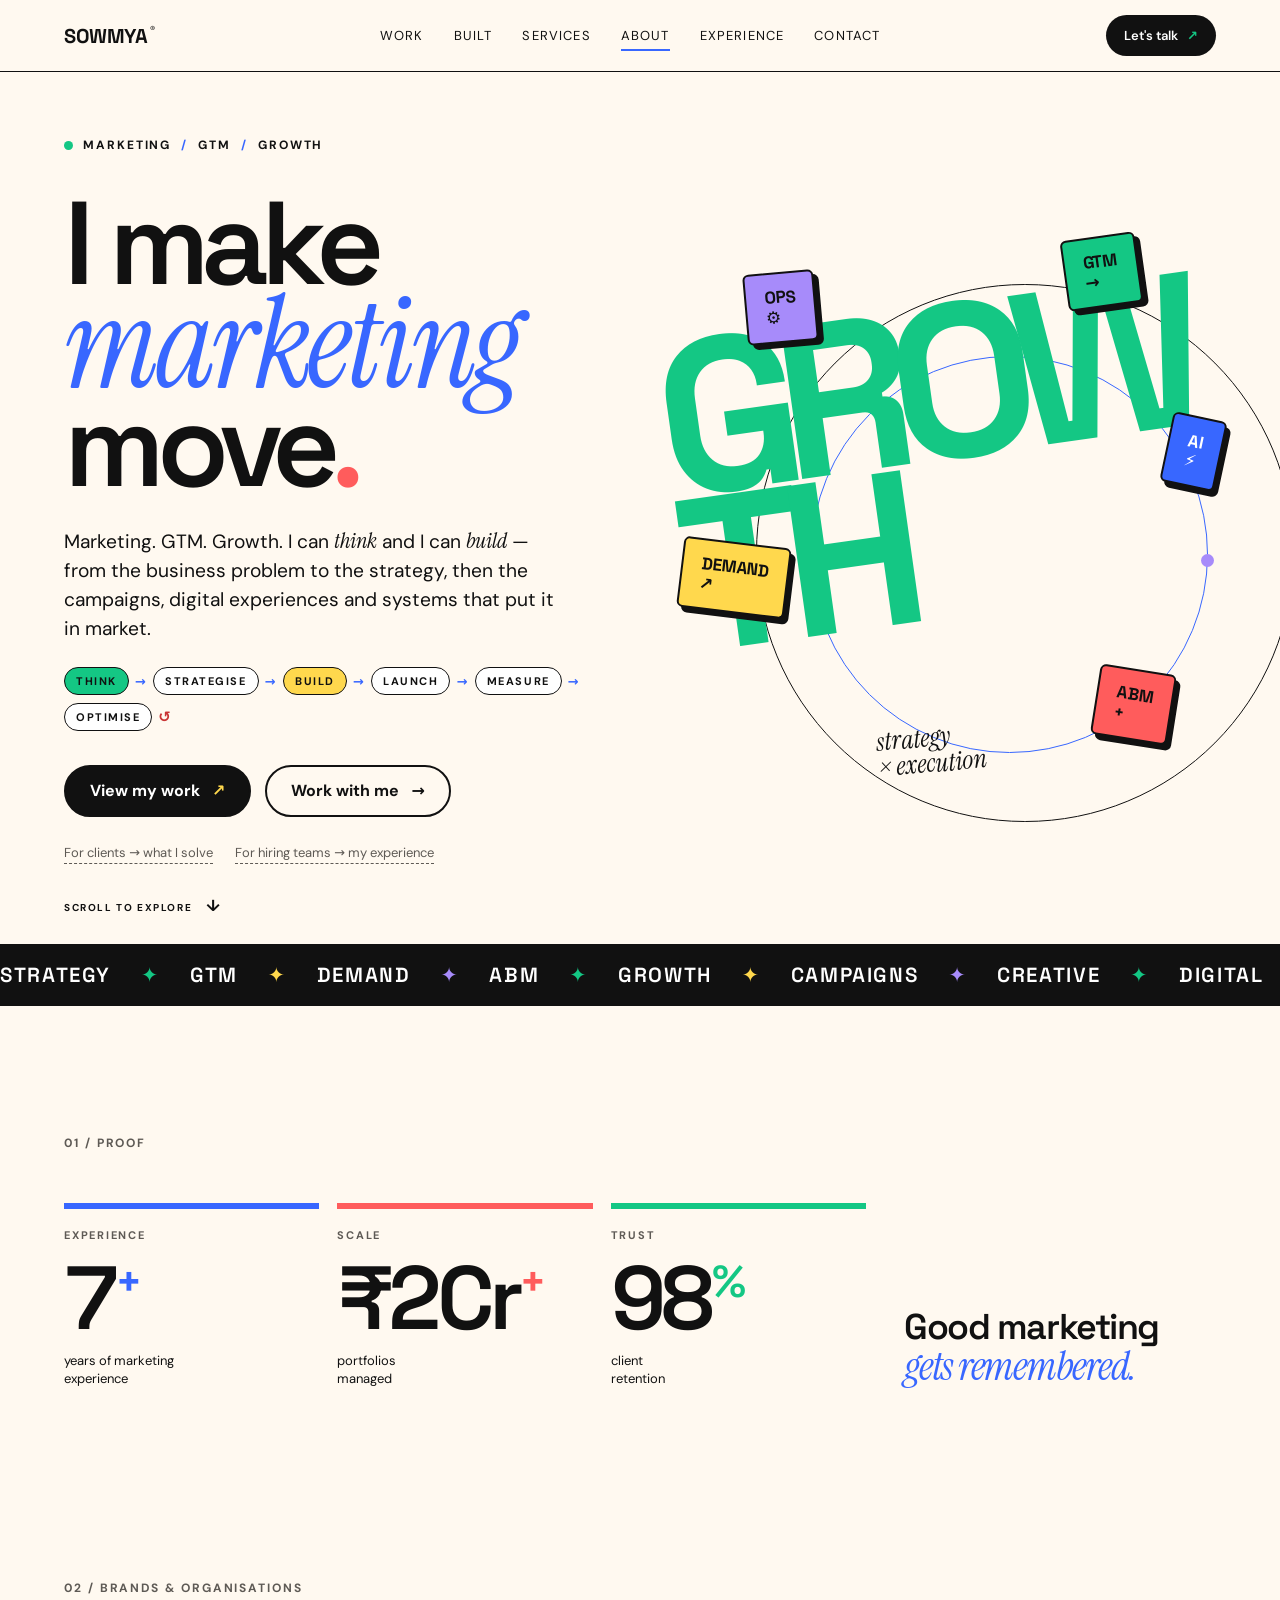
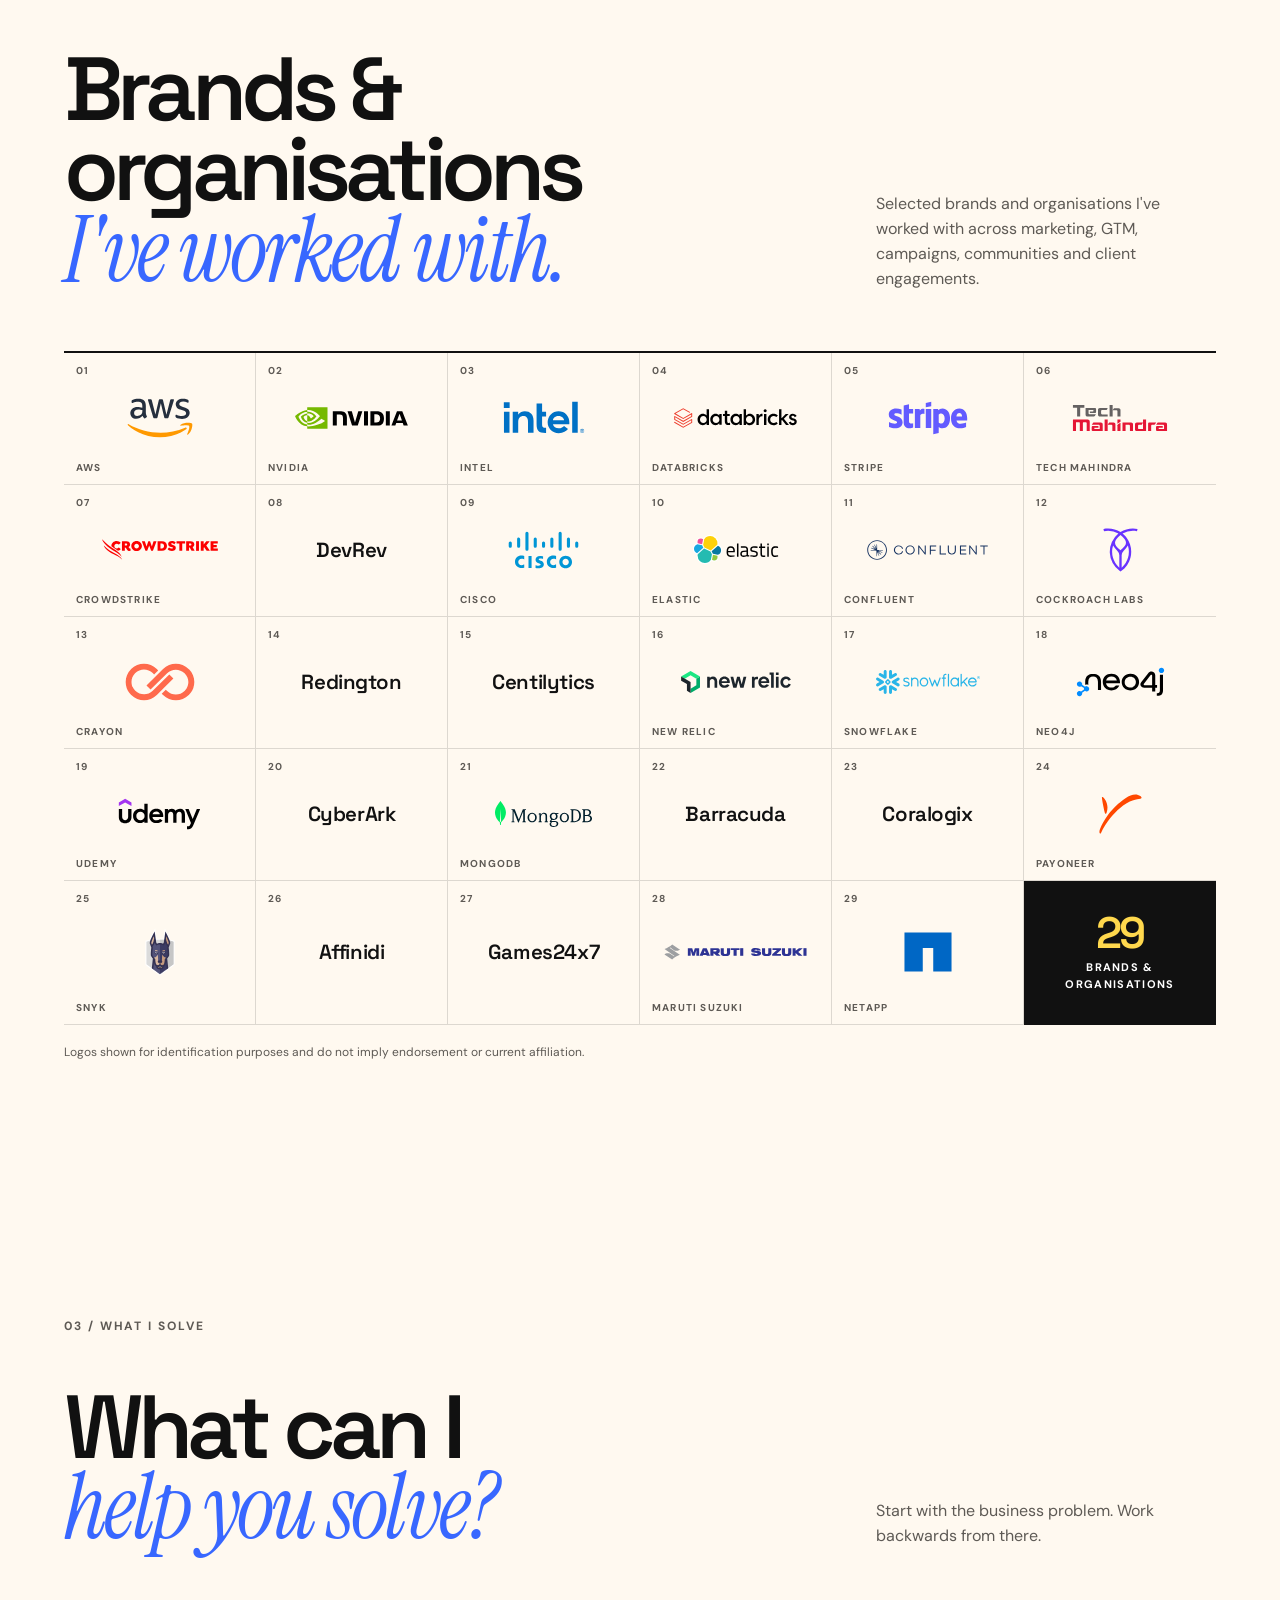
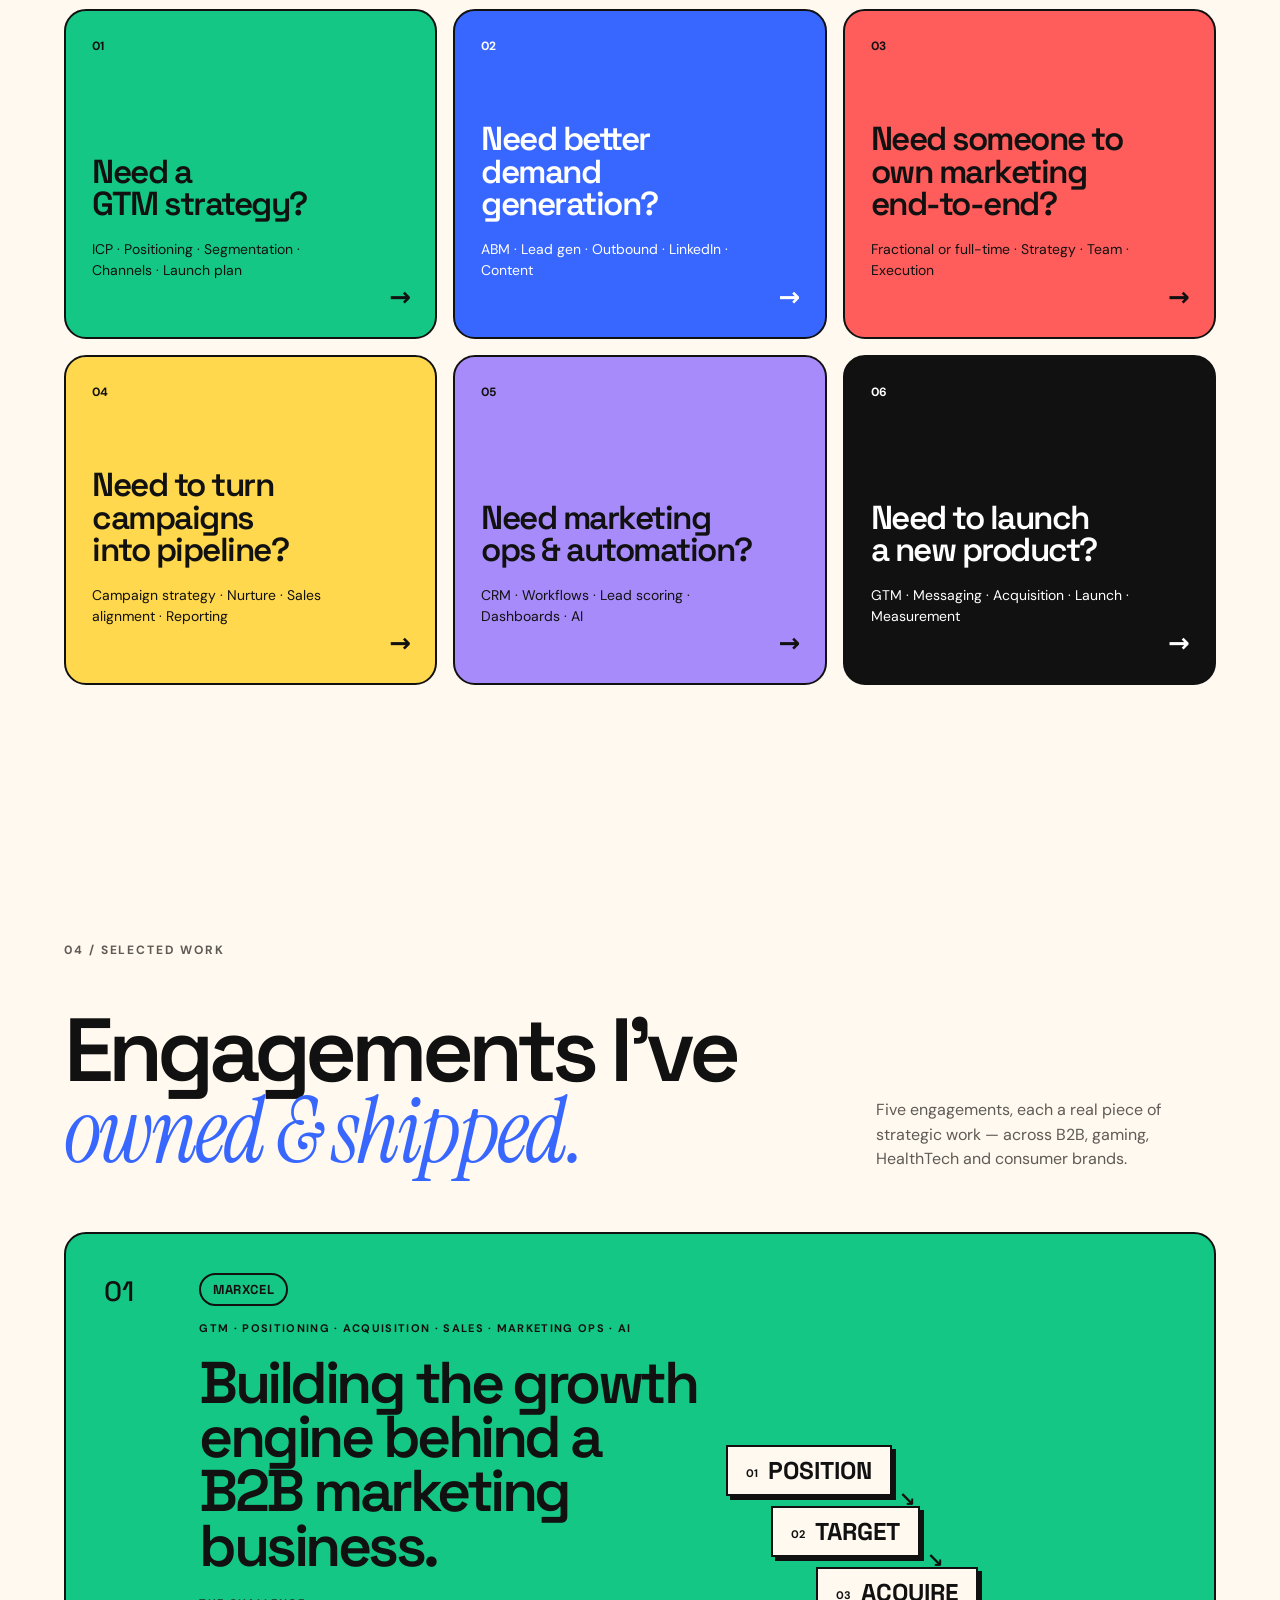
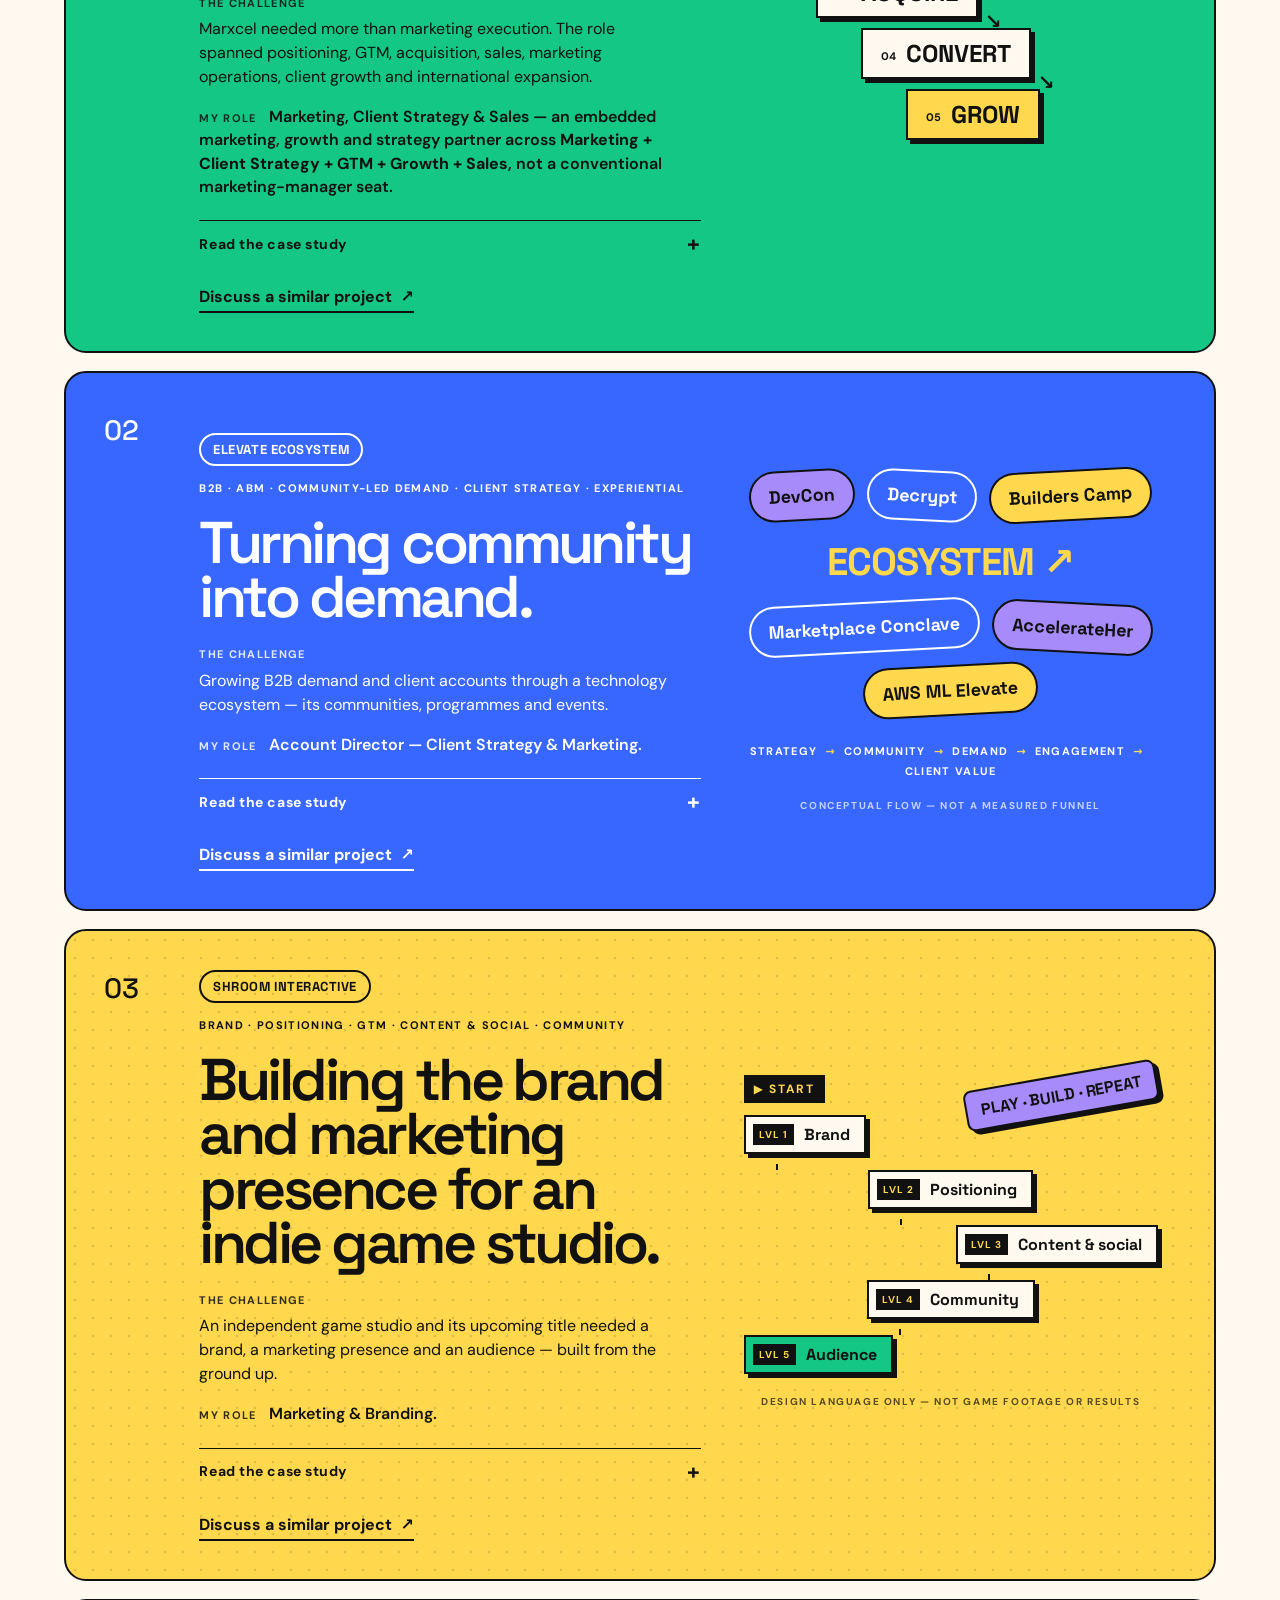
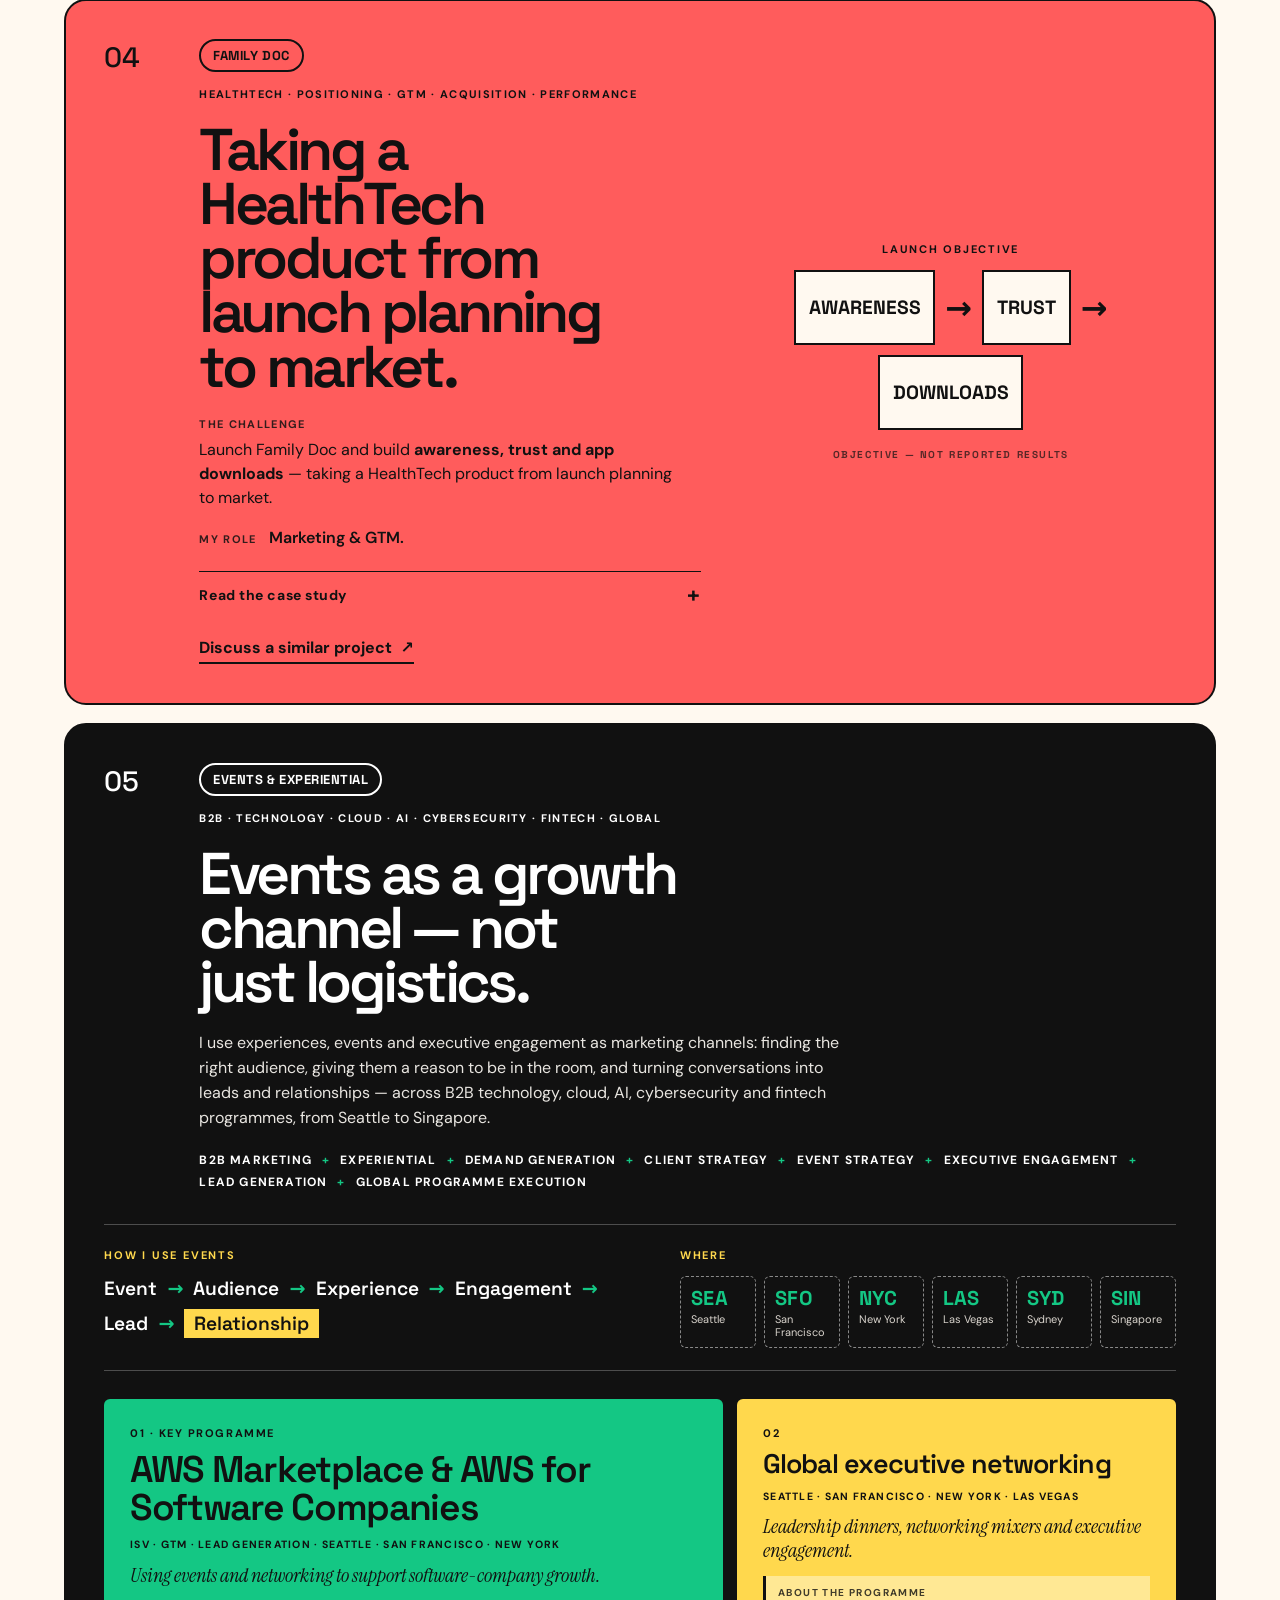
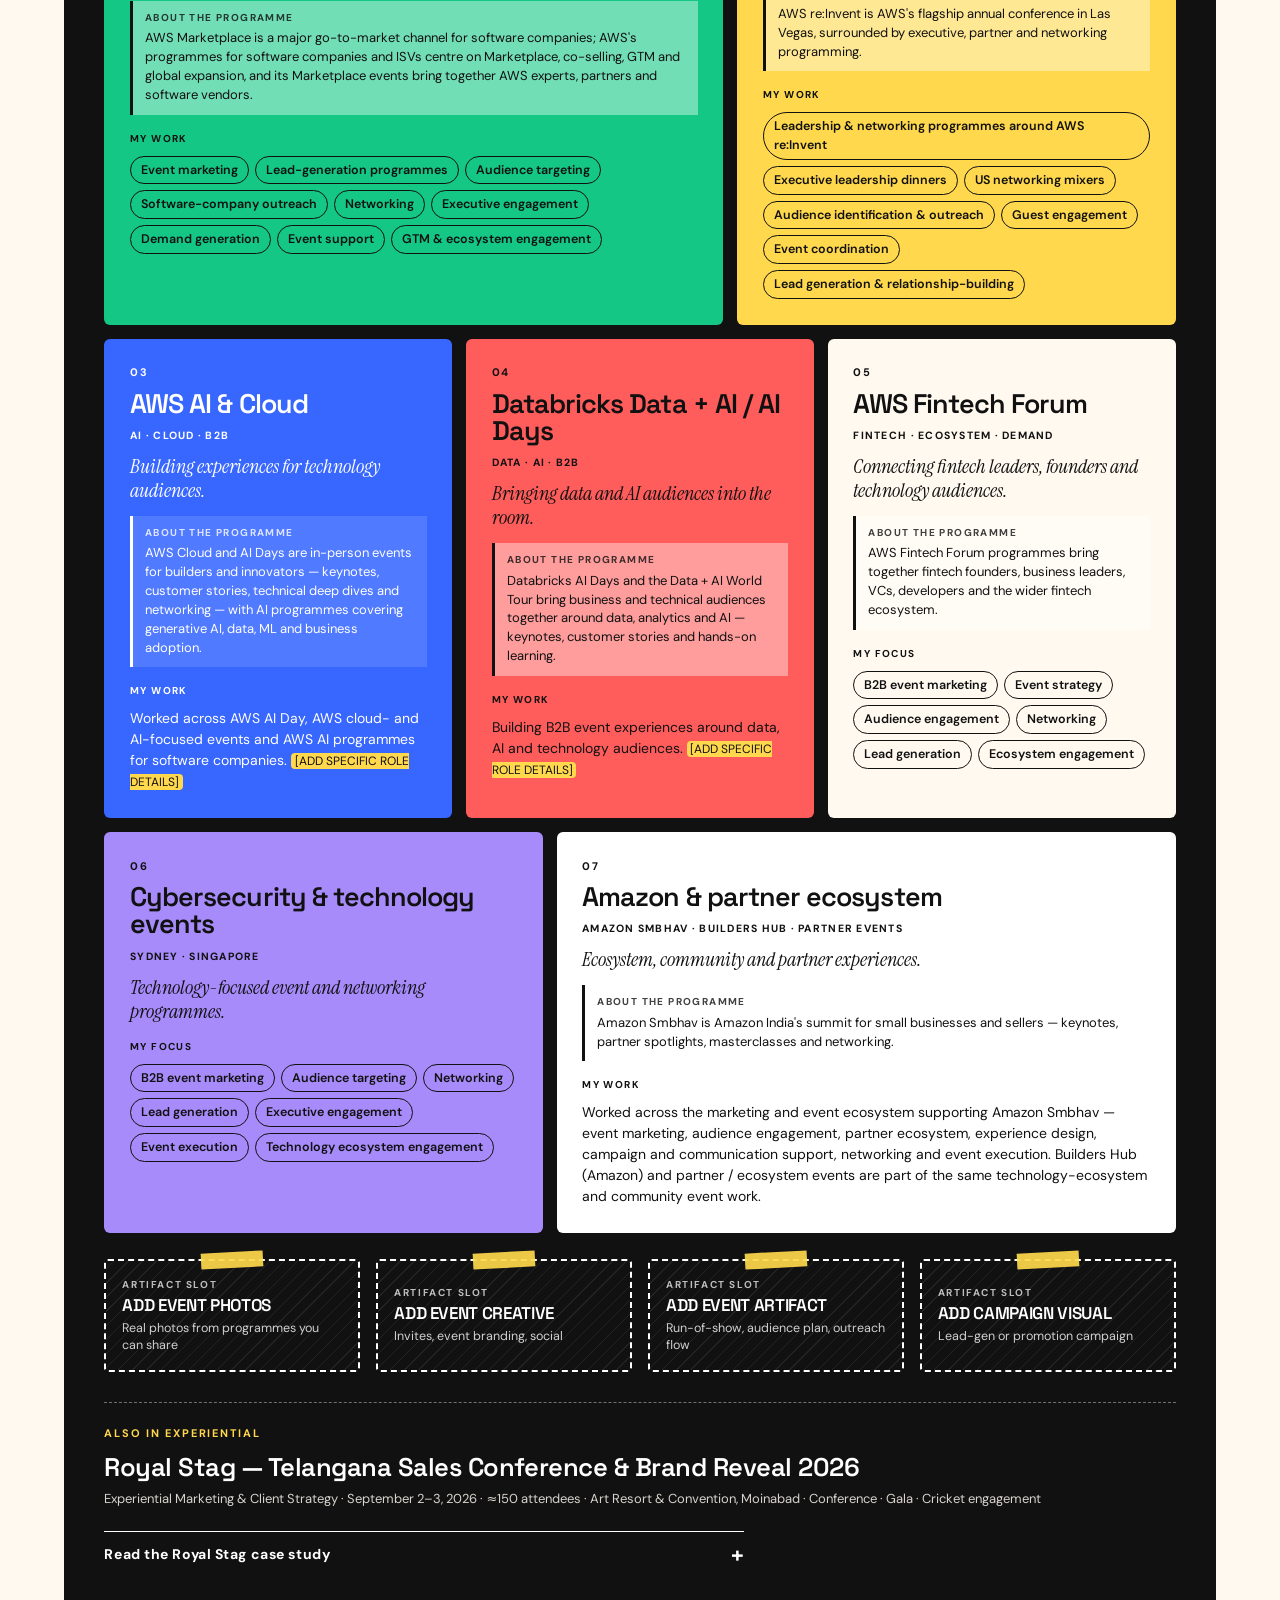
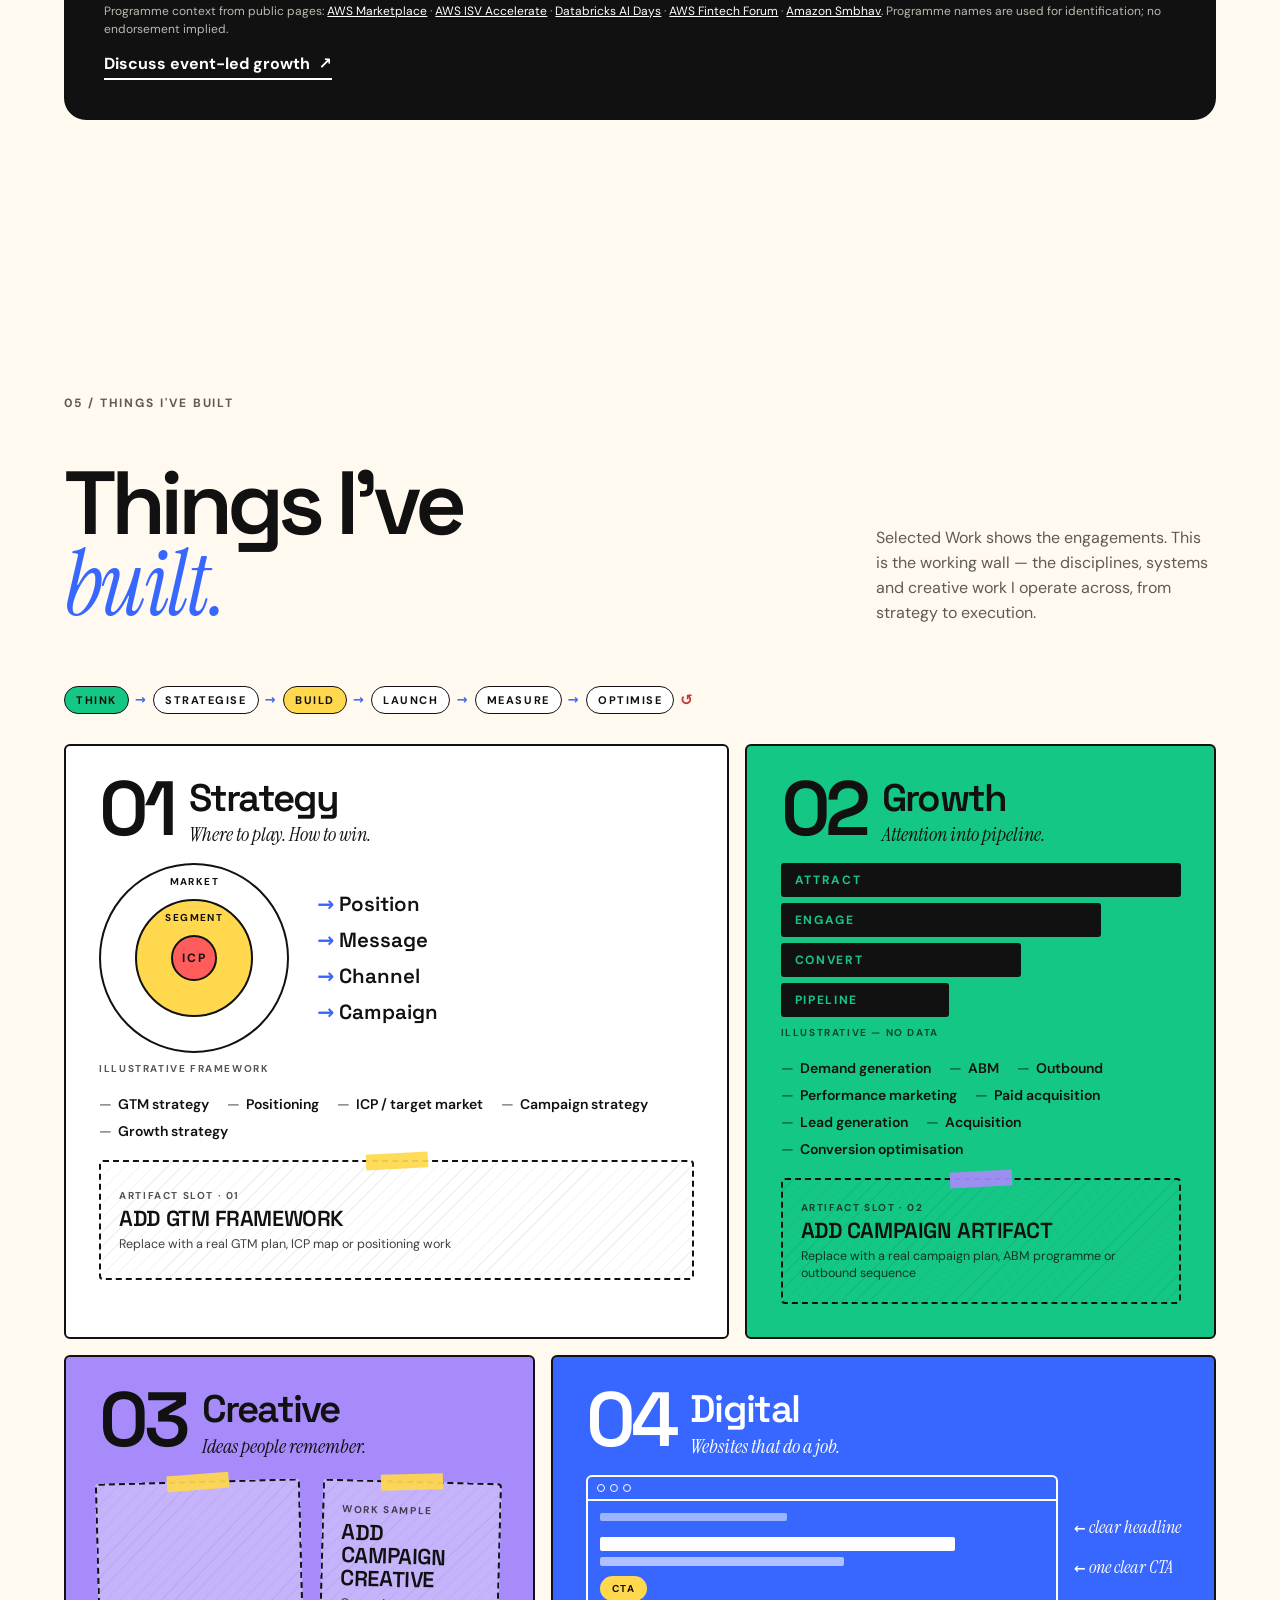
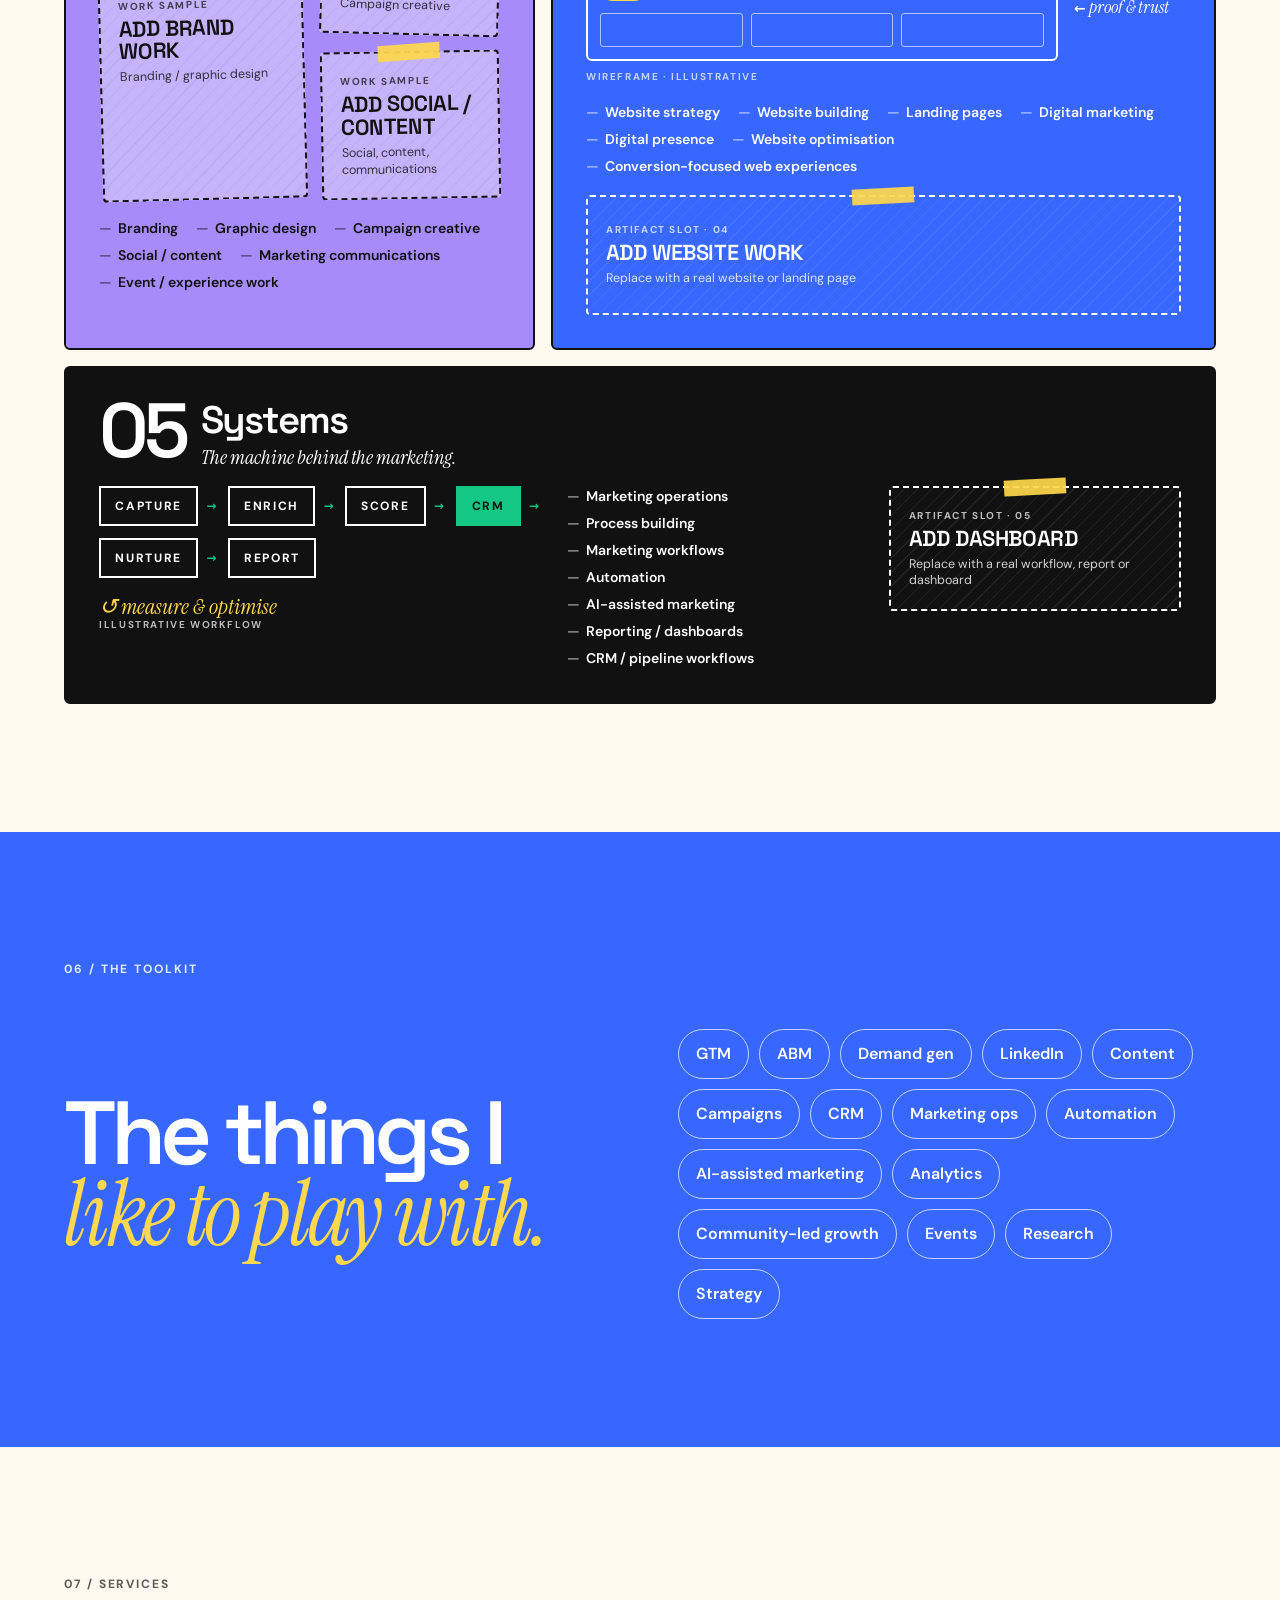
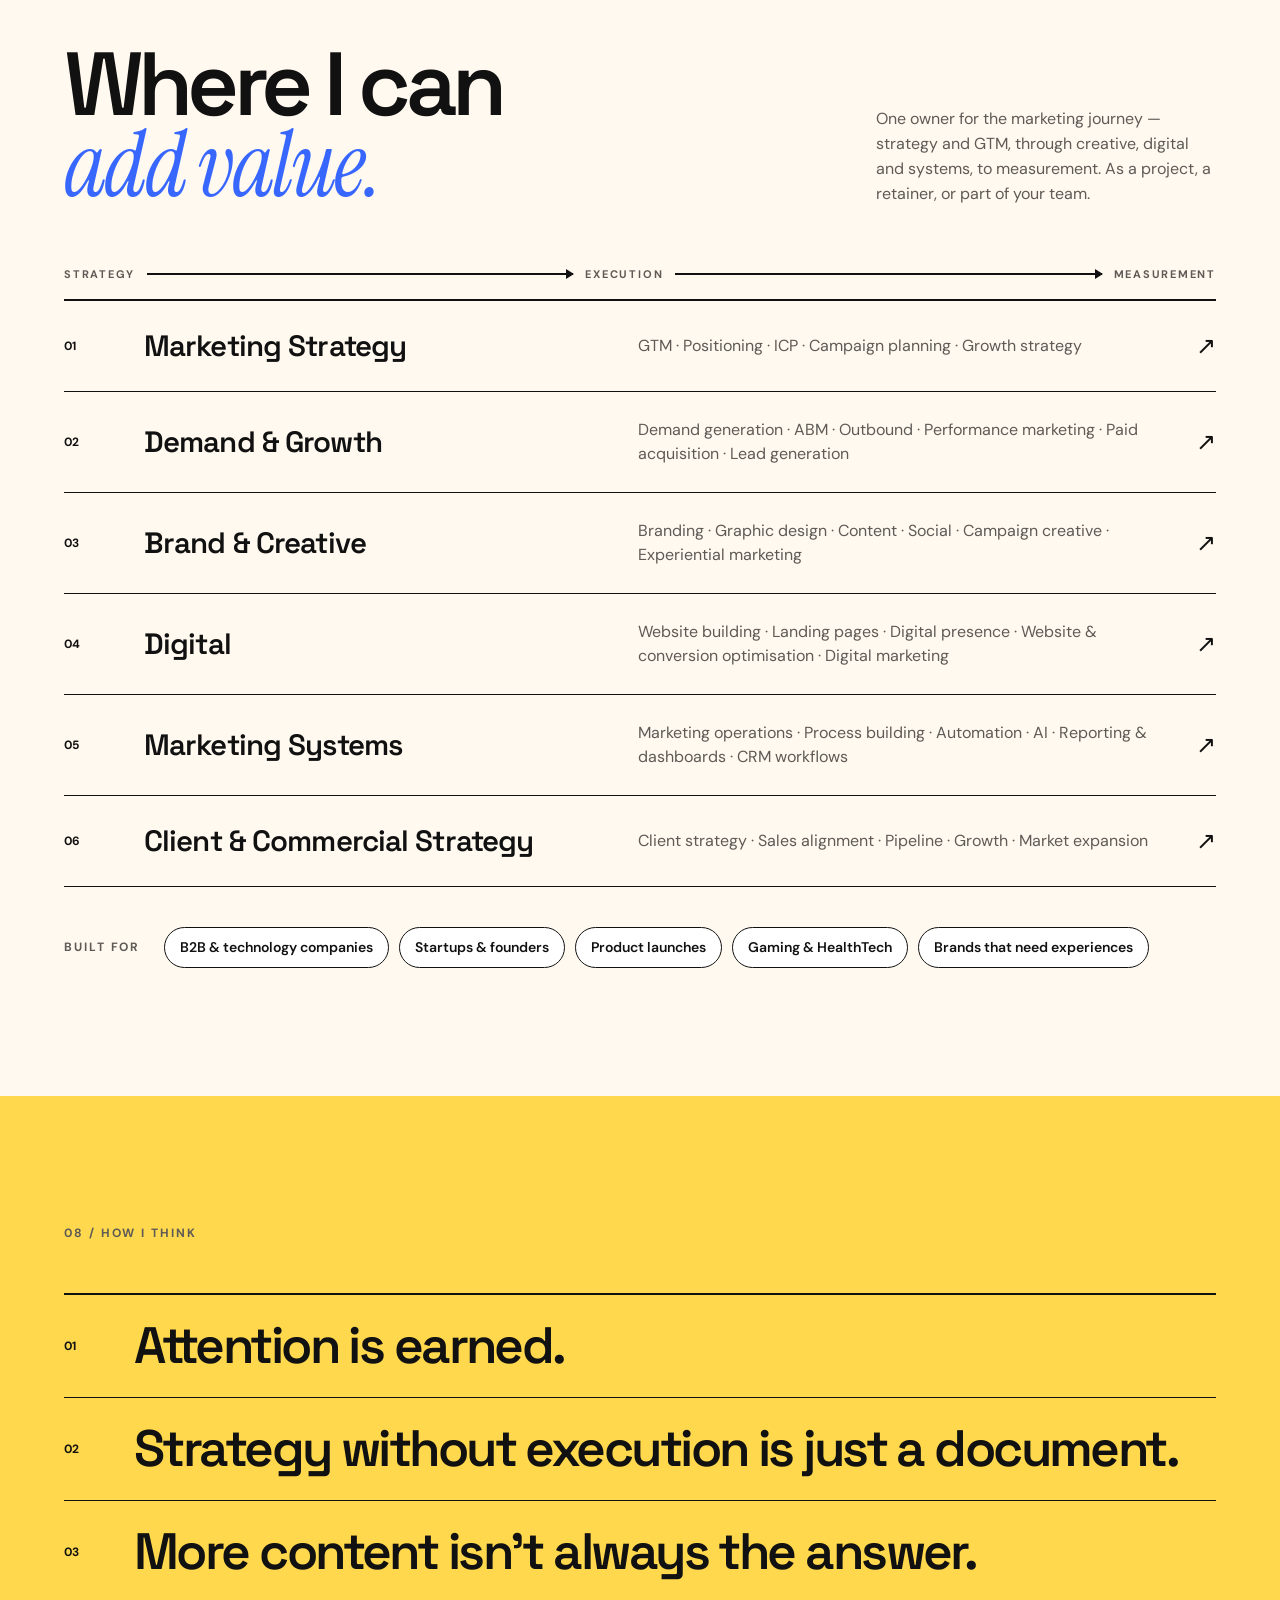
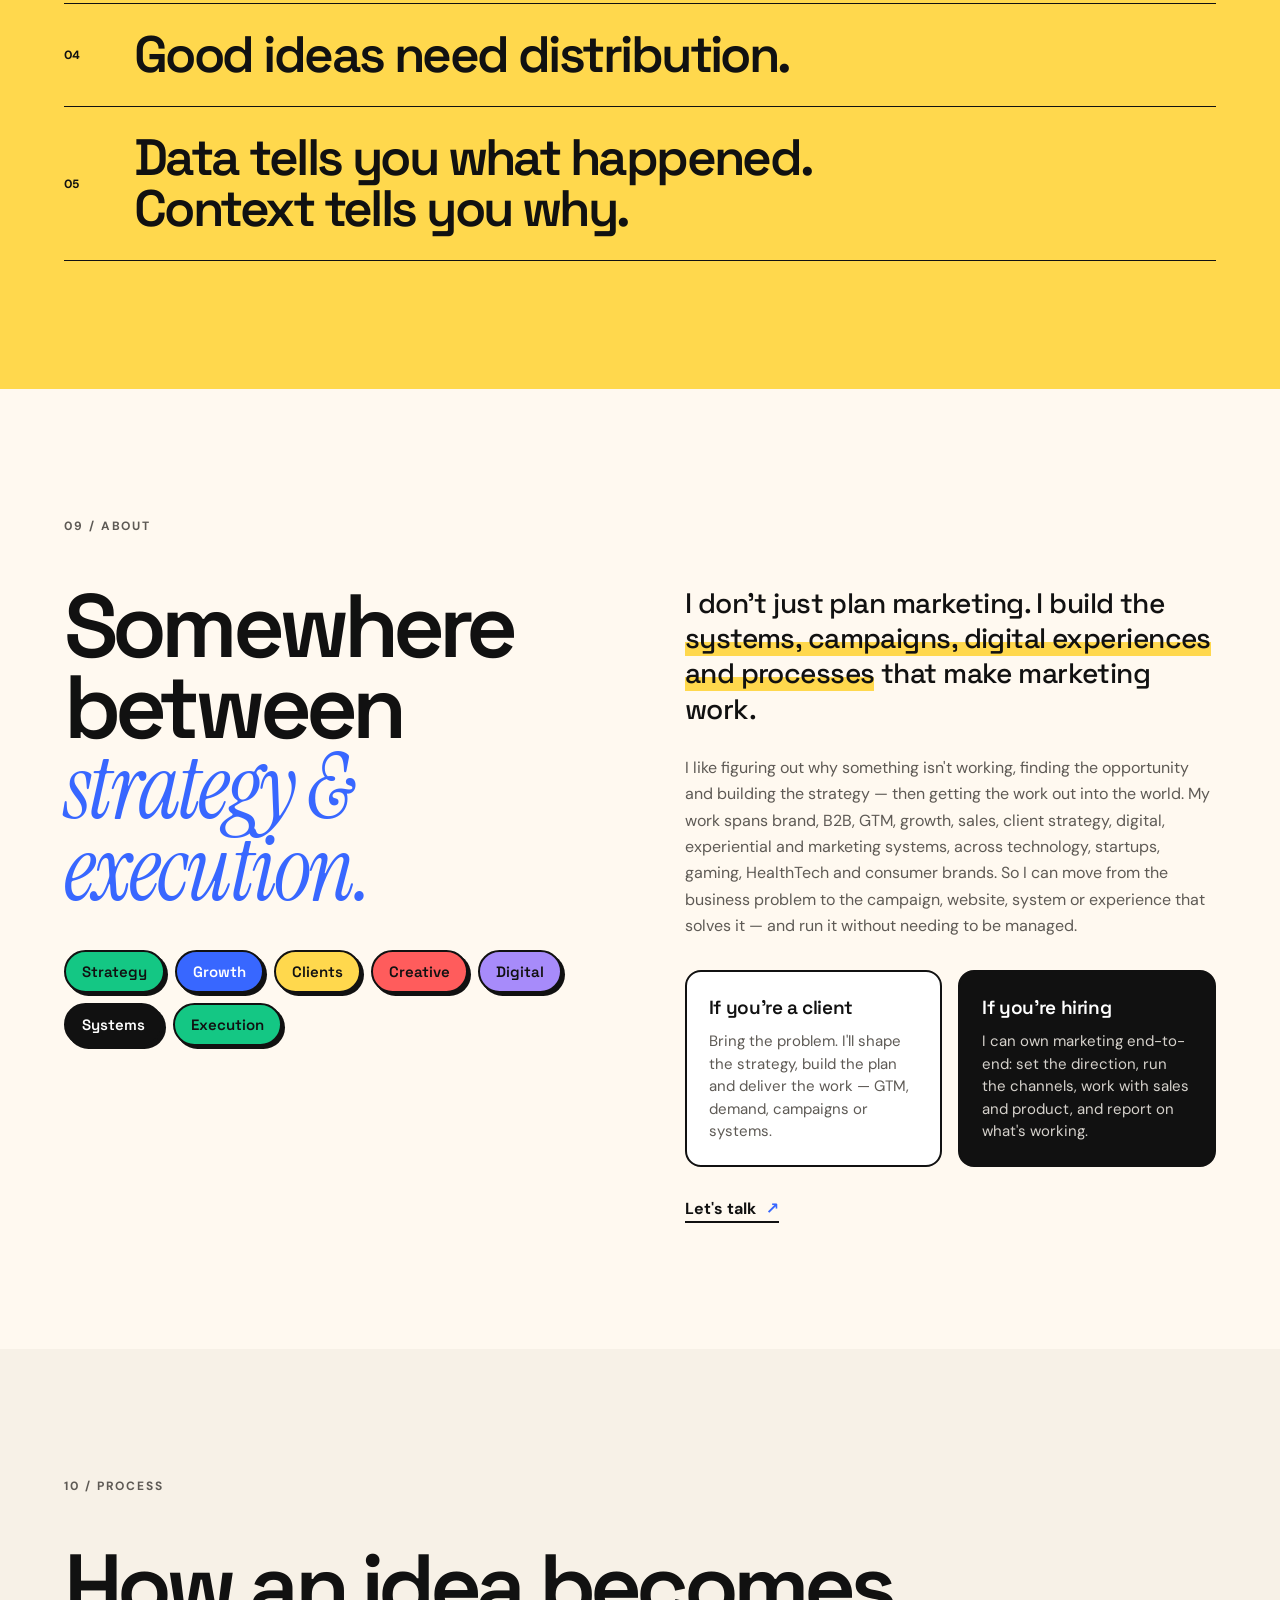
==== commit 0f762ec1: "Broaden Events & Experiential into a body of B2B programme work - Replace the Royal Stag-only case w" ====
--- a/index.html
+++ b/index.html
@@ -314,18 +314,121 @@
     <div class="case-visual launch" aria-hidden="true"><p class="launch-k">Launch objective</p><div>AWARENESS</div><b>→</b><div>TRUST</div><b>→</b><div>DOWNLOADS</div><small class="fw-caption">Objective — not reported results</small></div>
   </article>
 
-  <article class="case case-dark">
-    <div class="case-number">05</div>
-    <div class="case-copy">
-      <p class="case-client">Royal Stag</p>
-      <p class="case-event">Telangana Sales Conference &amp; Brand Reveal 2026</p>
-      <p class="case-tags">EXPERIENTIAL · BRAND ACTIVATION · EVENT STRATEGY · PRODUCTION</p>
-      <h3>Turning an event into an experience.</h3>
-      <p class="case-k">The challenge</p>
-      <p class="case-lead">A two-day sales conference and brand reveal that needed to feel like the brand — an experience across conference, gala and cricket engagement, not just an event.</p>
-      <p class="case-role"><span class="case-k">My role</span> Experiential Marketing &amp; Client Strategy.</p>
+  <!-- ===== 05 · EVENTS & EXPERIENTIAL =====
+       "About the programme" lines are public context (AWS, Databricks, Amazon pages).
+       Role / focus lines are Sowmya's own experience. No numbers, dates or outcomes
+       are claimed for these programmes; add real assets in the slots below. -->
+  <article class="xp" aria-labelledby="xp-title">
+    <div class="xp-head">
+      <div class="case-number">05</div>
+      <div>
+        <p class="case-client">Events &amp; experiential</p>
+        <p class="case-tags">B2B · TECHNOLOGY · CLOUD · AI · CYBERSECURITY · FINTECH · GLOBAL</p>
+        <h3 id="xp-title">Events as a growth channel — not just logistics.</h3>
+        <p class="xp-lead">I use experiences, events and executive engagement as marketing channels: finding the right audience, giving them a reason to be in the room, and turning conversations into leads and relationships — across B2B technology, cloud, AI, cybersecurity and fintech programmes, from Seattle to Singapore.</p>
+        <ul class="xp-mix" aria-label="What this work combines">
+          <li>B2B marketing</li><li>Experiential</li><li>Demand generation</li><li>Client strategy</li><li>Event strategy</li><li>Executive engagement</li><li>Lead generation</li><li>Global programme execution</li>
+        </ul>
+      </div>
+    </div>
+
+    <div class="xp-rail">
+      <div>
+        <p class="xp-k">How I use events</p>
+        <ol class="xp-flow"><li>Event</li><li>Audience</li><li>Experience</li><li>Engagement</li><li>Lead</li><li>Relationship</li></ol>
+      </div>
+      <div>
+        <p class="xp-k">Where</p>
+        <ul class="xp-cities">
+          <li><b>SEA</b><span>Seattle</span></li><li><b>SFO</b><span>San Francisco</span></li><li><b>NYC</b><span>New York</span></li><li><b>LAS</b><span>Las Vegas</span></li><li><b>SYD</b><span>Sydney</span></li><li><b>SIN</b><span>Singapore</span></li>
+        </ul>
+      </div>
+    </div>
+
+    <div class="prog">
+      <section class="pg pg-marketplace" aria-labelledby="pg-marketplace">
+        <p class="pg-no">01 · Key programme</p>
+        <h4 id="pg-marketplace">AWS Marketplace &amp; AWS for Software Companies</h4>
+        <p class="pg-tags">ISV · GTM · LEAD GENERATION · SEATTLE · SAN FRANCISCO · NEW YORK</p>
+        <p class="pg-line">Using events and networking to support software-company growth.</p>
+        <p class="pg-ctx"><span>About the programme</span>AWS Marketplace is a major go-to-market channel for software companies; AWS's programmes for software companies and ISVs centre on Marketplace, co-selling, GTM and global expansion, and its Marketplace events bring together AWS experts, partners and software vendors.</p>
+        <p class="pg-k">My work</p>
+        <ul class="pg-role"><li>Event marketing</li><li>Lead-generation programmes</li><li>Audience targeting</li><li>Software-company outreach</li><li>Networking</li><li>Executive engagement</li><li>Demand generation</li><li>Event support</li><li>GTM &amp; ecosystem engagement</li></ul>
+      </section>
+
+      <section class="pg pg-exec" aria-labelledby="pg-exec">
+        <p class="pg-no">02</p>
+        <h4 id="pg-exec">Global executive networking</h4>
+        <p class="pg-tags">SEATTLE · SAN FRANCISCO · NEW YORK · LAS VEGAS</p>
+        <p class="pg-line">Leadership dinners, networking mixers and executive engagement.</p>
+        <p class="pg-ctx"><span>About the programme</span>AWS re:Invent is AWS's flagship annual conference in Las Vegas, surrounded by executive, partner and networking programming.</p>
+        <p class="pg-k">My work</p>
+        <ul class="pg-role"><li>Leadership &amp; networking programmes around AWS re:Invent</li><li>Executive leadership dinners</li><li>US networking mixers</li><li>Audience identification &amp; outreach</li><li>Guest engagement</li><li>Event coordination</li><li>Lead generation &amp; relationship-building</li></ul>
+      </section>
+
+      <section class="pg pg-ai" aria-labelledby="pg-ai">
+        <p class="pg-no">03</p>
+        <h4 id="pg-ai">AWS AI &amp; Cloud</h4>
+        <p class="pg-tags">AI · CLOUD · B2B</p>
+        <p class="pg-line">Building experiences for technology audiences.</p>
+        <p class="pg-ctx"><span>About the programme</span>AWS Cloud and AI Days are in-person events for builders and innovators — keynotes, customer stories, technical deep dives and networking — with AI programmes covering generative AI, data, ML and business adoption.</p>
+        <p class="pg-k">My work</p>
+        <p class="pg-text">Worked across AWS AI Day, AWS cloud- and AI-focused events and AWS AI programmes for software companies. <span class="todo">[ADD SPECIFIC ROLE DETAILS]</span></p>
+      </section>
+
+      <section class="pg pg-dbx" aria-labelledby="pg-dbx">
+        <p class="pg-no">04</p>
+        <h4 id="pg-dbx">Databricks Data + AI / AI Days</h4>
+        <p class="pg-tags">DATA · AI · B2B</p>
+        <p class="pg-line">Bringing data and AI audiences into the room.</p>
+        <p class="pg-ctx"><span>About the programme</span>Databricks AI Days and the Data + AI World Tour bring business and technical audiences together around data, analytics and AI — keynotes, customer stories and hands-on learning.</p>
+        <p class="pg-k">My work</p>
+        <p class="pg-text">Building B2B event experiences around data, AI and technology audiences. <span class="todo">[ADD SPECIFIC ROLE DETAILS]</span></p>
+      </section>
+
+      <section class="pg pg-fin" aria-labelledby="pg-fin">
+        <p class="pg-no">05</p>
+        <h4 id="pg-fin">AWS Fintech Forum</h4>
+        <p class="pg-tags">FINTECH · ECOSYSTEM · DEMAND</p>
+        <p class="pg-line">Connecting fintech leaders, founders and technology audiences.</p>
+        <p class="pg-ctx"><span>About the programme</span>AWS Fintech Forum programmes bring together fintech founders, business leaders, VCs, developers and the wider fintech ecosystem.</p>
+        <p class="pg-k">My focus</p>
+        <ul class="pg-role"><li>B2B event marketing</li><li>Event strategy</li><li>Audience engagement</li><li>Networking</li><li>Lead generation</li><li>Ecosystem engagement</li></ul>
+      </section>
+
+      <section class="pg pg-cyber" aria-labelledby="pg-cyber">
+        <p class="pg-no">06</p>
+        <h4 id="pg-cyber">Cybersecurity &amp; technology events</h4>
+        <p class="pg-tags">SYDNEY · SINGAPORE</p>
+        <p class="pg-line">Technology-focused event and networking programmes.</p>
+        <p class="pg-k">My focus</p>
+        <ul class="pg-role"><li>B2B event marketing</li><li>Audience targeting</li><li>Networking</li><li>Lead generation</li><li>Executive engagement</li><li>Event execution</li><li>Technology ecosystem engagement</li></ul>
+      </section>
+
+      <section class="pg pg-eco" aria-labelledby="pg-eco">
+        <p class="pg-no">07</p>
+        <h4 id="pg-eco">Amazon &amp; partner ecosystem</h4>
+        <p class="pg-tags">AMAZON SMBHAV · BUILDERS HUB · PARTNER EVENTS</p>
+        <p class="pg-line">Ecosystem, community and partner experiences.</p>
+        <p class="pg-ctx"><span>About the programme</span>Amazon Smbhav is Amazon India's summit for small businesses and sellers — keynotes, partner spotlights, masterclasses and networking.</p>
+        <p class="pg-k">My work</p>
+        <p class="pg-text">Worked across the marketing and event ecosystem supporting Amazon Smbhav — event marketing, audience engagement, partner ecosystem, experience design, campaign and communication support, networking and event execution. Builders Hub (Amazon) and partner / ecosystem events are part of the same technology-ecosystem and community event work.</p>
+      </section>
+    </div>
+
+    <div class="xp-slots">
+      <div class="slot slot-sm"><span class="slot-k">Artifact slot</span><strong>ADD EVENT PHOTOS</strong><em>Real photos from programmes you can share</em></div>
+      <div class="slot slot-sm"><span class="slot-k">Artifact slot</span><strong>ADD EVENT CREATIVE</strong><em>Invites, event branding, social</em></div>
+      <div class="slot slot-sm"><span class="slot-k">Artifact slot</span><strong>ADD EVENT ARTIFACT</strong><em>Run-of-show, audience plan, outreach flow</em></div>
+      <div class="slot slot-sm"><span class="slot-k">Artifact slot</span><strong>ADD CAMPAIGN VISUAL</strong><em>Lead-gen or promotion campaign</em></div>
+    </div>
+
+    <div class="xp-also">
+      <p class="xp-k">Also in experiential</p>
+      <h4>Royal Stag — Telangana Sales Conference &amp; Brand Reveal 2026</h4>
+      <p class="xp-also-meta">Experiential Marketing &amp; Client Strategy · September 2–3, 2026 · ≈150 attendees · Art Resort &amp; Convention, Moinabad · Conference · Gala · Cricket engagement</p>
       <details class="case-notes">
-        <summary>Read the case study <span aria-hidden="true">+</span></summary>
+        <summary>Read the Royal Stag case study <span aria-hidden="true">+</span></summary>
         <div class="case-body">
           <h4>The approach</h4>
           <p>Concept to execution: develop the concept and event strategy around the brand, then carry it through production, vendors and on-ground delivery so the audience experiences the brand in the room.</p>
@@ -338,9 +441,10 @@
           <p>The conference, gala and cricket-engagement experience for the brand reveal — taken from concept, through production, to on-ground execution.</p>
         </div>
       </details>
-      <a class="case-link" href="#contact">Discuss a similar project <span aria-hidden="true">↗</span></a>
-    </div>
-    <div class="case-visual stage-visual" aria-hidden="true"><div class="stage"><i class="beam b1"></i><i class="beam b2"></i><span>BRAND × PEOPLE</span></div><div class="crowd"><b></b><b></b><b></b><b></b><b></b><b></b><b></b><b></b><b></b><b></b><b></b><b></b><b></b><b></b><b></b><b></b><b></b><b></b><b></b><b></b><b></b></div><ul class="c2e"><li>CONFERENCE</li><li>GALA</li><li>CRICKET</li></ul><p class="event-meta">2 DAYS · ≈150 ATTENDEES · MOINABAD</p></div>
+    </div>
+
+    <p class="xp-sources">Programme context from public pages: <a href="https://aws.amazon.com/marketplace/resources/seller-conference-2023" target="_blank" rel="noopener noreferrer">AWS Marketplace</a> · <a href="https://aws.amazon.com/partners/programs/isv-accelerate/" target="_blank" rel="noopener noreferrer">AWS ISV Accelerate</a> · <a href="https://www.databricks.com/ai-days" target="_blank" rel="noopener noreferrer">Databricks AI Days</a> · <a href="https://pages.awscloud.com/aws-fintech-forum-in-2023-reg.html" target="_blank" rel="noopener noreferrer">AWS Fintech Forum</a> · <a href="https://smbhav.amazon.in/" target="_blank" rel="noopener noreferrer">Amazon Smbhav</a>. Programme names are used for identification; no endorsement implied.</p>
+    <a class="case-link" href="#contact">Discuss event-led growth <span aria-hidden="true">↗</span></a>
   </article>
 </section>
 
--- a/style.css
+++ b/style.css
@@ -249,17 +249,54 @@
 .case-expressive h3{font-family:var(--display)}
 .gsticker{position:absolute;z-index:2;padding:8px 14px;border:2px solid var(--dark);border-radius:8px;font:700 16px var(--display);box-shadow:4px 4px 0 var(--dark)}
 .gs1{top:8%;left:6%;background:var(--lavender);rotate:-10deg}
-/* Royal Stag: stage, crowd, concept-to-execution */
-.stage-visual{flex-direction:column;gap:14px}
-.stage{position:relative;width:min(100%,380px);height:120px;border:2px solid #fff;border-radius:10px 10px 0 0;display:flex;align-items:flex-end;justify-content:center;padding-bottom:14px;overflow:hidden;background:linear-gradient(#1d1d1d,#111)}
-.stage span{position:relative;z-index:1;font:700 20px var(--display);letter-spacing:.02em;background:var(--coral);color:var(--dark);padding:6px 14px}
-.beam{position:absolute;top:0;width:120px;height:140px;background:linear-gradient(rgba(255,216,77,.55),rgba(255,216,77,0));clip-path:polygon(45% 0,55% 0,100% 100%,0 100%)}
-.b1{left:12%;rotate:-14deg;transform-origin:top}.b2{right:12%;rotate:14deg;transform-origin:top}
-.crowd{display:grid;grid-template-columns:repeat(7,1fr);gap:8px 14px;width:min(100%,300px)}
-.crowd b{width:14px;height:14px;border-radius:50%;background:var(--green);justify-self:center}
-.crowd b:nth-child(3n){background:var(--lavender)}.crowd b:nth-child(4n){background:var(--yellow)}
-.c2e{list-style:none;margin:0;padding:0;display:flex;flex-wrap:wrap;justify-content:center;gap:6px;font:700 13px var(--body);letter-spacing:.1em}
-.c2e li{padding:6px 10px;border:1.5px solid #fff}
+/* 05 Events & experiential: a curated body of programme work */
+.xp{position:relative;margin-bottom:18px;padding:clamp(24px,3vw,44px);border:2px solid var(--dark);border-radius:var(--radius);background:var(--dark);color:#fff}
+.xp :focus-visible{outline-color:var(--yellow)}
+.xp-head{display:grid;grid-template-columns:70px minmax(0,1fr);gap:25px}
+.xp h3{max-width:15ch;margin:0 0 22px;font:600 clamp(38px,4.6vw,70px)/.92 var(--display);letter-spacing:-.06em;text-wrap:balance}
+.xp-lead{max-width:660px;margin:0 0 22px;line-height:1.55;color:#e9e6e1}
+.xp-mix{display:flex;flex-wrap:wrap;row-gap:6px;font:700 12px var(--body);letter-spacing:.1em;text-transform:uppercase}
+.xp-mix li:not(:last-child)::after{content:"+";margin:0 10px;color:var(--green)}
+.xp-rail{display:grid;grid-template-columns:minmax(0,1.1fr) minmax(0,1fr);gap:30px;margin:34px 0 28px;padding:22px 0;border-block:1px solid rgba(255,255,255,.25)}
+.xp-k{margin:0 0 12px;font-size:11px;font-weight:700;letter-spacing:.16em;text-transform:uppercase;color:var(--yellow)}
+.xp-flow{display:flex;flex-wrap:wrap;align-items:center;row-gap:8px;font:600 clamp(16px,1.5vw,20px) var(--display)}
+.xp-flow li:not(:last-child)::after{content:"→";margin:0 10px;color:var(--green)}
+.xp-flow li:last-child{padding:2px 10px;background:var(--yellow);color:var(--dark)}
+.xp-cities{display:grid;grid-template-columns:repeat(6,minmax(0,1fr));gap:8px}
+.xp-cities li{display:flex;flex-direction:column;gap:2px;min-width:0;padding:8px 10px;border:1.5px dashed rgba(255,255,255,.5);border-radius:6px}
+.xp-cities b{font:700 20px var(--display);letter-spacing:.02em;color:var(--green)}
+.xp-cities span{font-size:11px;line-height:1.2;color:#d8d3cc}
+.prog{display:grid;grid-template-columns:repeat(12,minmax(0,1fr));gap:14px}
+.pg{display:flex;flex-direction:column;gap:10px;min-width:0;padding:clamp(18px,2vw,26px);border-radius:6px;color:var(--dark)}
+.pg-marketplace{grid-column:span 7;background:var(--green)}
+.pg-exec{grid-column:span 5;background:var(--yellow)}
+.pg-ai{grid-column:span 4;background:var(--blue);color:#fff}
+.pg-dbx{grid-column:span 4;background:var(--coral)}
+.pg-fin{grid-column:span 4;background:var(--cream)}
+.pg-cyber{grid-column:span 5;background:var(--lavender)}
+.pg-eco{grid-column:span 7;background:#fff}
+.pg-no{margin:0;font-size:11px;font-weight:700;letter-spacing:.14em;text-transform:uppercase}
+.pg h4{margin:0;font:600 clamp(22px,2.1vw,30px)/1.02 var(--display);letter-spacing:-.035em}
+.pg-marketplace h4{font-size:clamp(28px,2.9vw,42px)}
+.pg-tags{margin:0;font-size:10.5px;font-weight:700;letter-spacing:.12em;line-height:1.5}
+.pg-line{margin:0;font:400 italic 20px/1.2 var(--serif)}
+.pg-ctx{margin:4px 0 0;padding:10px 12px;border-left:3px solid currentColor;background:rgba(255,255,255,.4);font-size:13px;line-height:1.45}
+.pg-ai .pg-ctx{background:rgba(255,255,255,.12)}
+.pg-ctx span{display:block;margin-bottom:4px;font-size:10px;font-weight:700;letter-spacing:.14em;text-transform:uppercase;opacity:.8}
+.pg-k{margin:6px 0 0;font-size:10px;font-weight:700;letter-spacing:.14em;text-transform:uppercase}
+.pg-role{display:flex;flex-wrap:wrap;gap:6px}
+.pg-role li{padding:4px 10px;border:1.5px solid currentColor;border-radius:999px;font-size:12.5px;font-weight:600}
+.pg-text{margin:0;font-size:14px;line-height:1.5}
+.pg .todo{font-size:12px;white-space:normal}
+.xp-slots{display:grid;grid-template-columns:repeat(4,minmax(0,1fr));gap:16px;margin-top:26px}
+.xp-slots .slot{margin-top:0}
+.xp-also{margin-top:30px;padding-top:22px;border-top:1px dashed rgba(255,255,255,.4)}
+.xp-also h4{margin:0 0 8px;font:600 clamp(20px,2vw,28px)/1.1 var(--display);letter-spacing:-.02em}
+.xp-also-meta{margin:0;font-size:13px;line-height:1.5;color:#d8d3cc}
+.xp-also .case-notes{max-width:640px}
+.xp-sources{margin:24px 0 0;font-size:12px;line-height:1.5;color:#bdb8b0}
+.xp-sources a{color:#fff}
+.xp .case-link{margin-top:14px}
 .launch{gap:10px;flex-wrap:wrap;align-content:center;font:700 clamp(14px,1.5vw,21px) var(--display)}
 .launch-k{flex-basis:100%;text-align:center;margin:0 0 4px;font:700 11px var(--body);letter-spacing:.16em;text-transform:uppercase}
 .launch div{padding:clamp(16px,1.8vw,24px) clamp(8px,1vw,14px);border:2px solid var(--dark);background:var(--cream)}
@@ -283,7 +320,7 @@
 .slot em{font-style:normal;font-size:12.5px;line-height:1.35;opacity:.8}
 .slot-sm{min-height:0;padding:16px;margin-top:12px}
 .slot-sm strong{font-size:17px}
-.panel-digital .slot,.panel-systems .slot,.case-blue .slot,.case-dark .slot{background:repeating-linear-gradient(-45deg,transparent 0 9px,rgba(255,255,255,.08) 9px 10px)}
+.panel-digital .slot,.panel-systems .slot,.case-blue .slot,.case-dark .slot,.xp .slot{background:repeating-linear-gradient(-45deg,transparent 0 9px,rgba(255,255,255,.08) 9px 10px)}
 .case-yellow .slot,.panel-growth .slot{--tape:rgba(167,139,250,.92)}
 .artifact{margin:0}
 .artifact img{border:2px solid currentColor;border-radius:4px}
@@ -347,7 +384,6 @@
 .flow-loop{margin:14px 0 6px;font:400 italic 22px var(--serif);color:var(--yellow)}
 
 /* ---------- Case study additions ---------- */
-.case-event{margin:-4px 0 16px;font:600 16px/1.2 var(--display)}
 .flow-strip{flex-basis:100%;display:flex;flex-wrap:wrap;justify-content:center;gap:6px 0;margin:16px 0 0;padding:0;list-style:none;font:700 11px var(--body);letter-spacing:.12em;text-transform:uppercase}
 .flow-strip li:not(:last-child)::after{content:"→";margin:0 8px;color:var(--yellow)}
 .levelmap{position:relative;flex-direction:column;align-items:stretch;justify-content:center;gap:12px;padding:0 4%}
@@ -360,7 +396,6 @@
 .lm-path li small{padding:4px 6px;background:var(--dark);color:var(--yellow);font:700 10px var(--body);letter-spacing:.1em}
 .lm-path li:not(:last-child)::after{content:"";position:absolute;top:100%;left:30px;height:18px;border-left:2px dashed var(--dark)}
 .levelmap .gs1{top:0;right:4%;left:auto}
-.event-meta{margin:0;font:700 12px var(--body);letter-spacing:.14em;color:var(--yellow)}
 
 /* ---------- Services axis ---------- */
 .services-axis{display:flex;align-items:center;gap:12px;margin:0 0 18px;font:700 11px var(--body);letter-spacing:.16em;text-transform:uppercase;color:var(--muted)}
@@ -585,6 +620,14 @@
   .process-track li{aspect-ratio:auto;min-height:150px}
   .case{grid-template-columns:50px 1fr 38%}
   .audience{grid-template-columns:1fr}
+  .prog{grid-template-columns:repeat(2,minmax(0,1fr))}
+  .pg{grid-column:auto!important}
+  .pg-marketplace{grid-column:1/-1!important}
+  .xp-rail{grid-template-columns:1fr}
+  .xp-slots{grid-template-columns:repeat(2,minmax(0,1fr))}
+}
+@media (max-width:900px){
+  .xp-head{grid-template-columns:1fr;gap:18px}
 }
 
 @media (max-width:900px){
@@ -658,8 +701,11 @@
   .eco{gap:8px;padding:0}
   .eco span{font-size:14px;padding:8px 12px}
   .gsticker{font-size:13px;padding:6px 10px}
-  .stage{height:100px}
-  .stage span{font-size:16px}
+  .prog{grid-template-columns:1fr}
+  .xp-cities{grid-template-columns:repeat(3,minmax(0,1fr))}
+  .xp-slots{grid-template-columns:1fr}
+  .xp-mix{font-size:11px}
+  .xp-mix li:not(:last-child)::after{margin:0 7px}
   .launch{gap:6px}
   .launch div{padding:12px 6px}
   .launch b{font-size:22px}
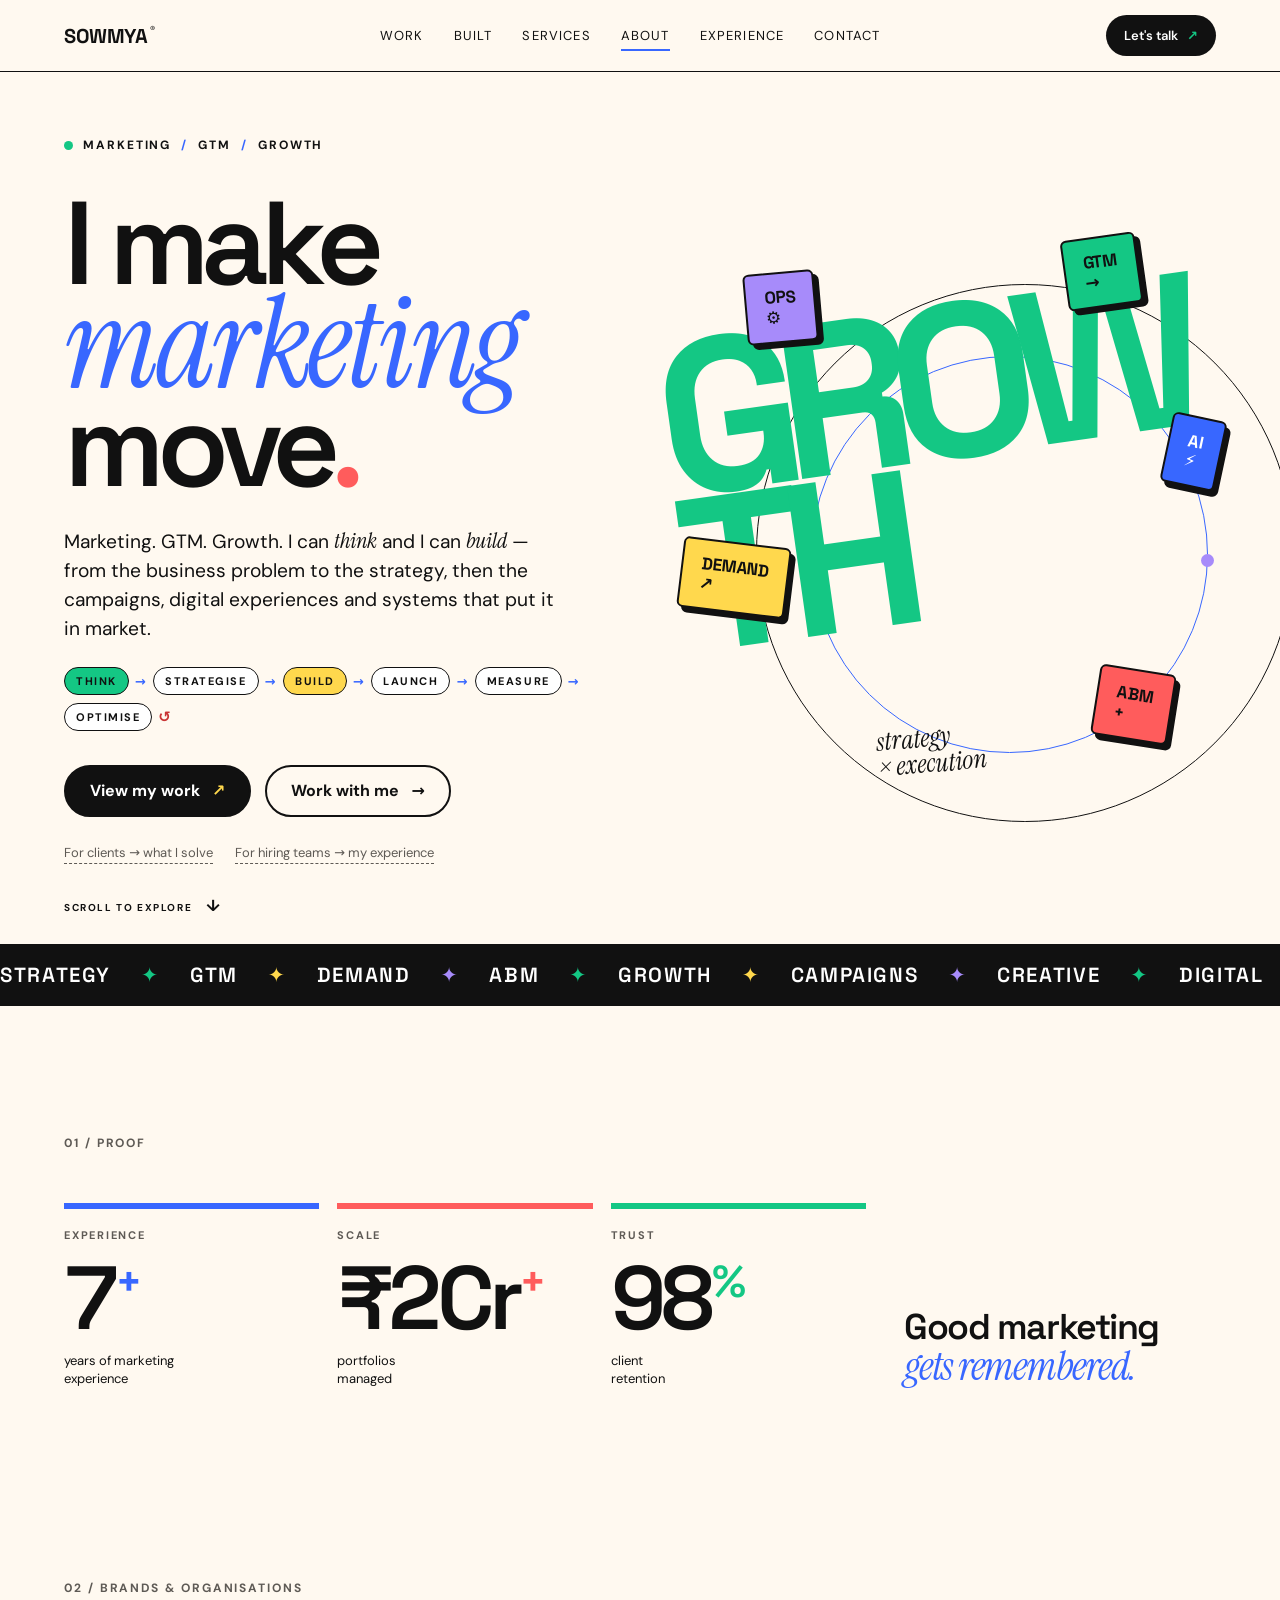
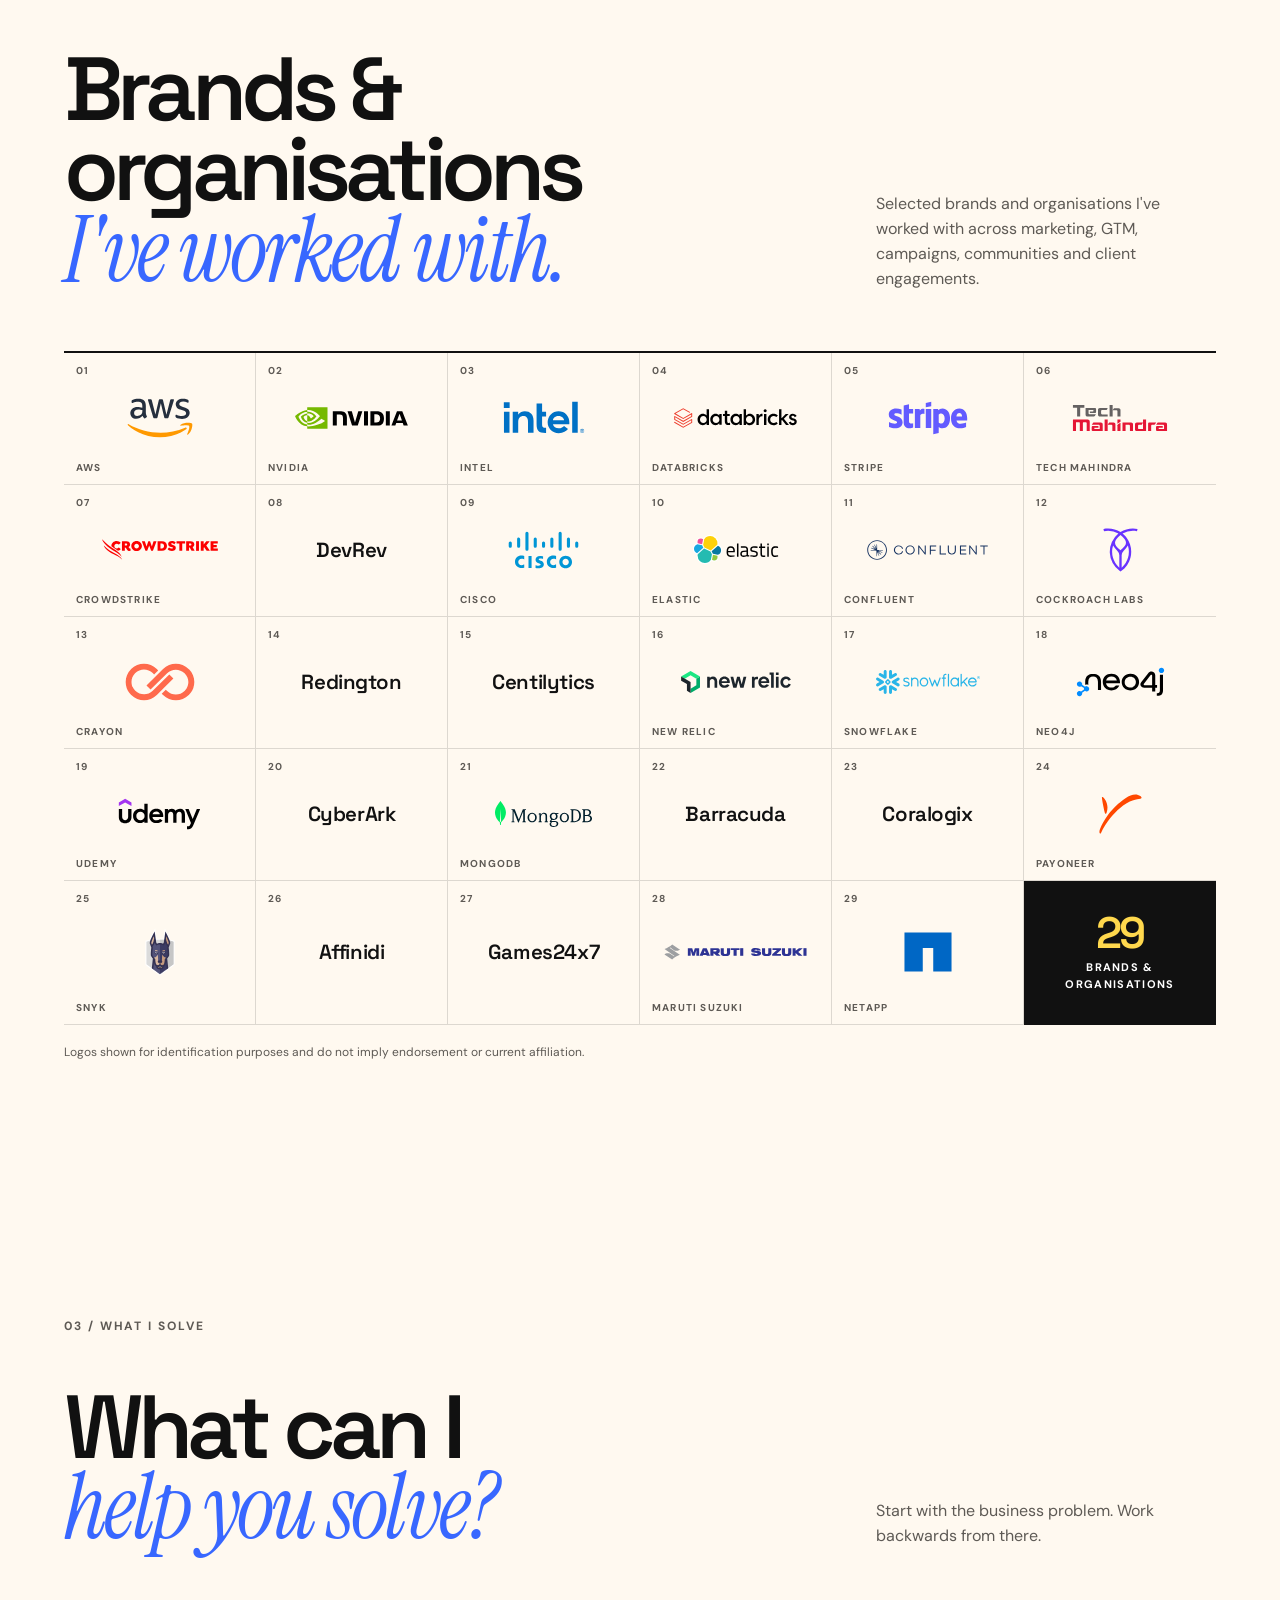
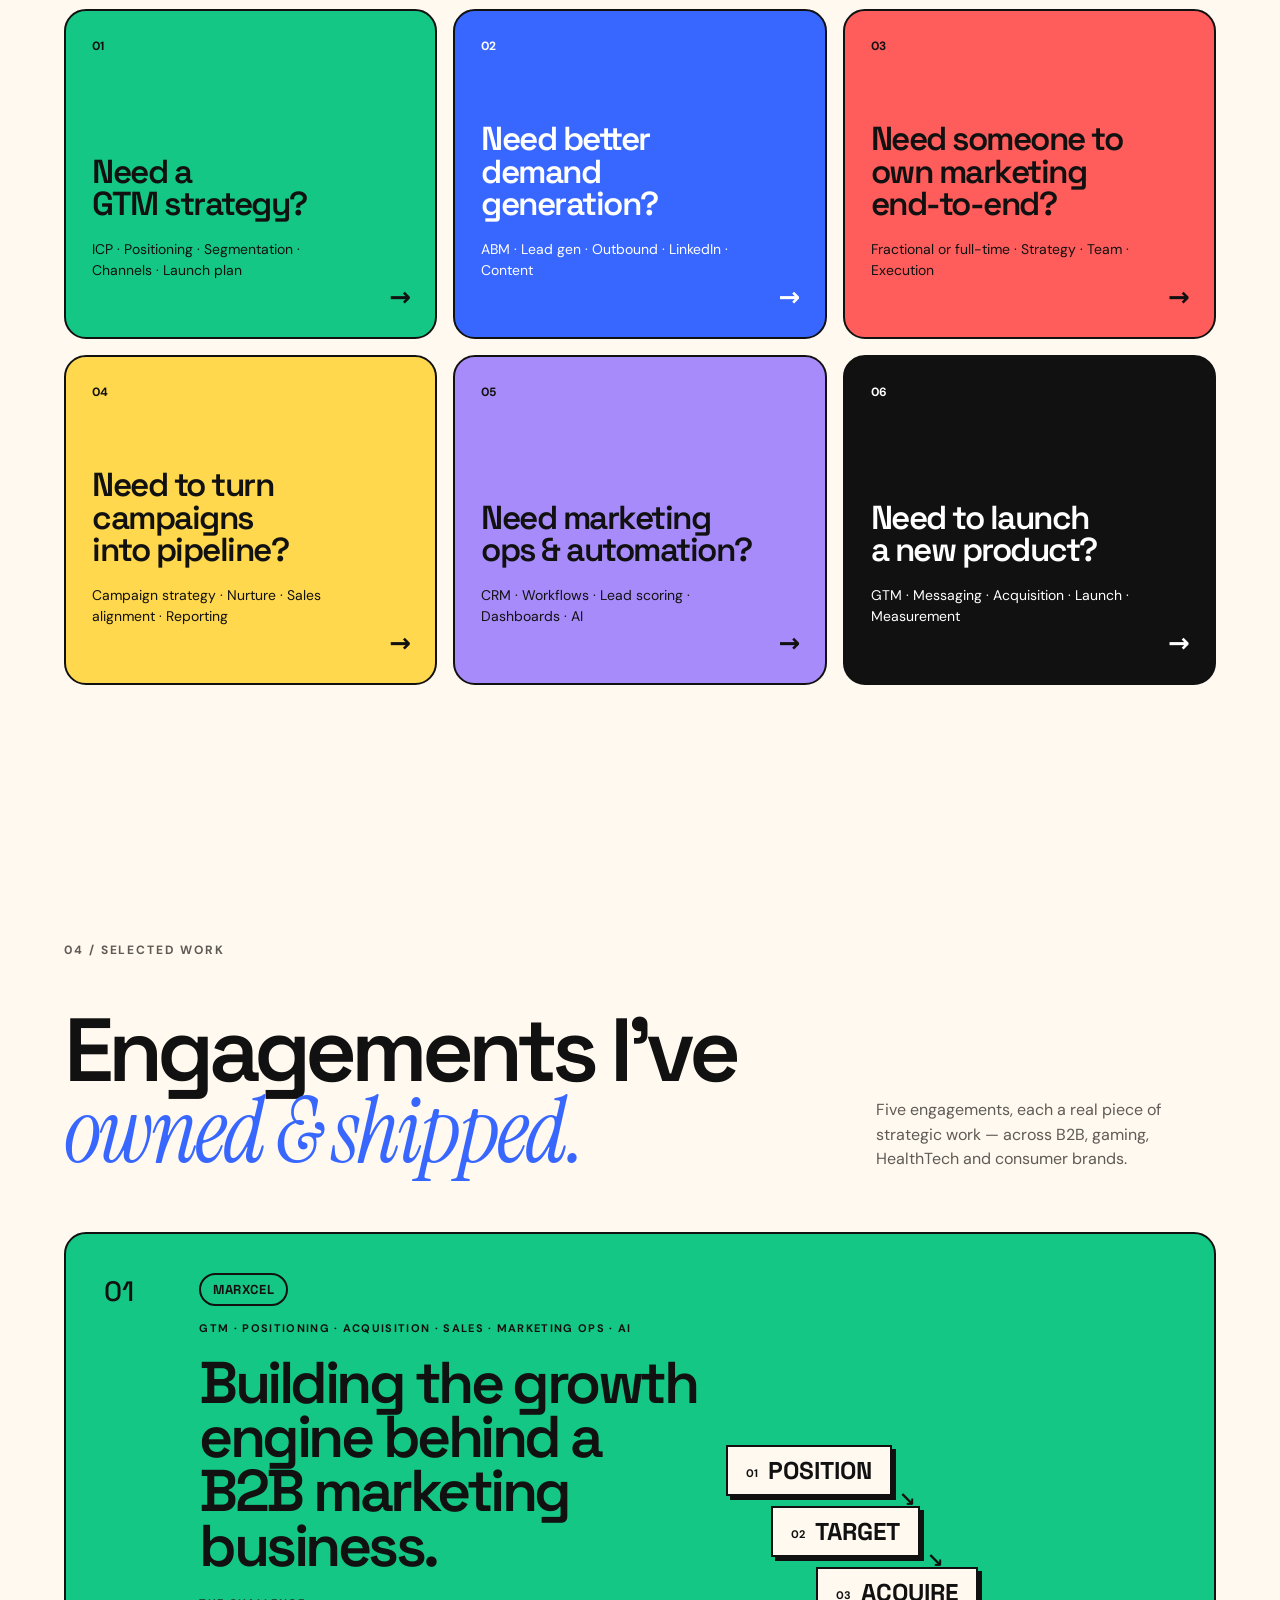
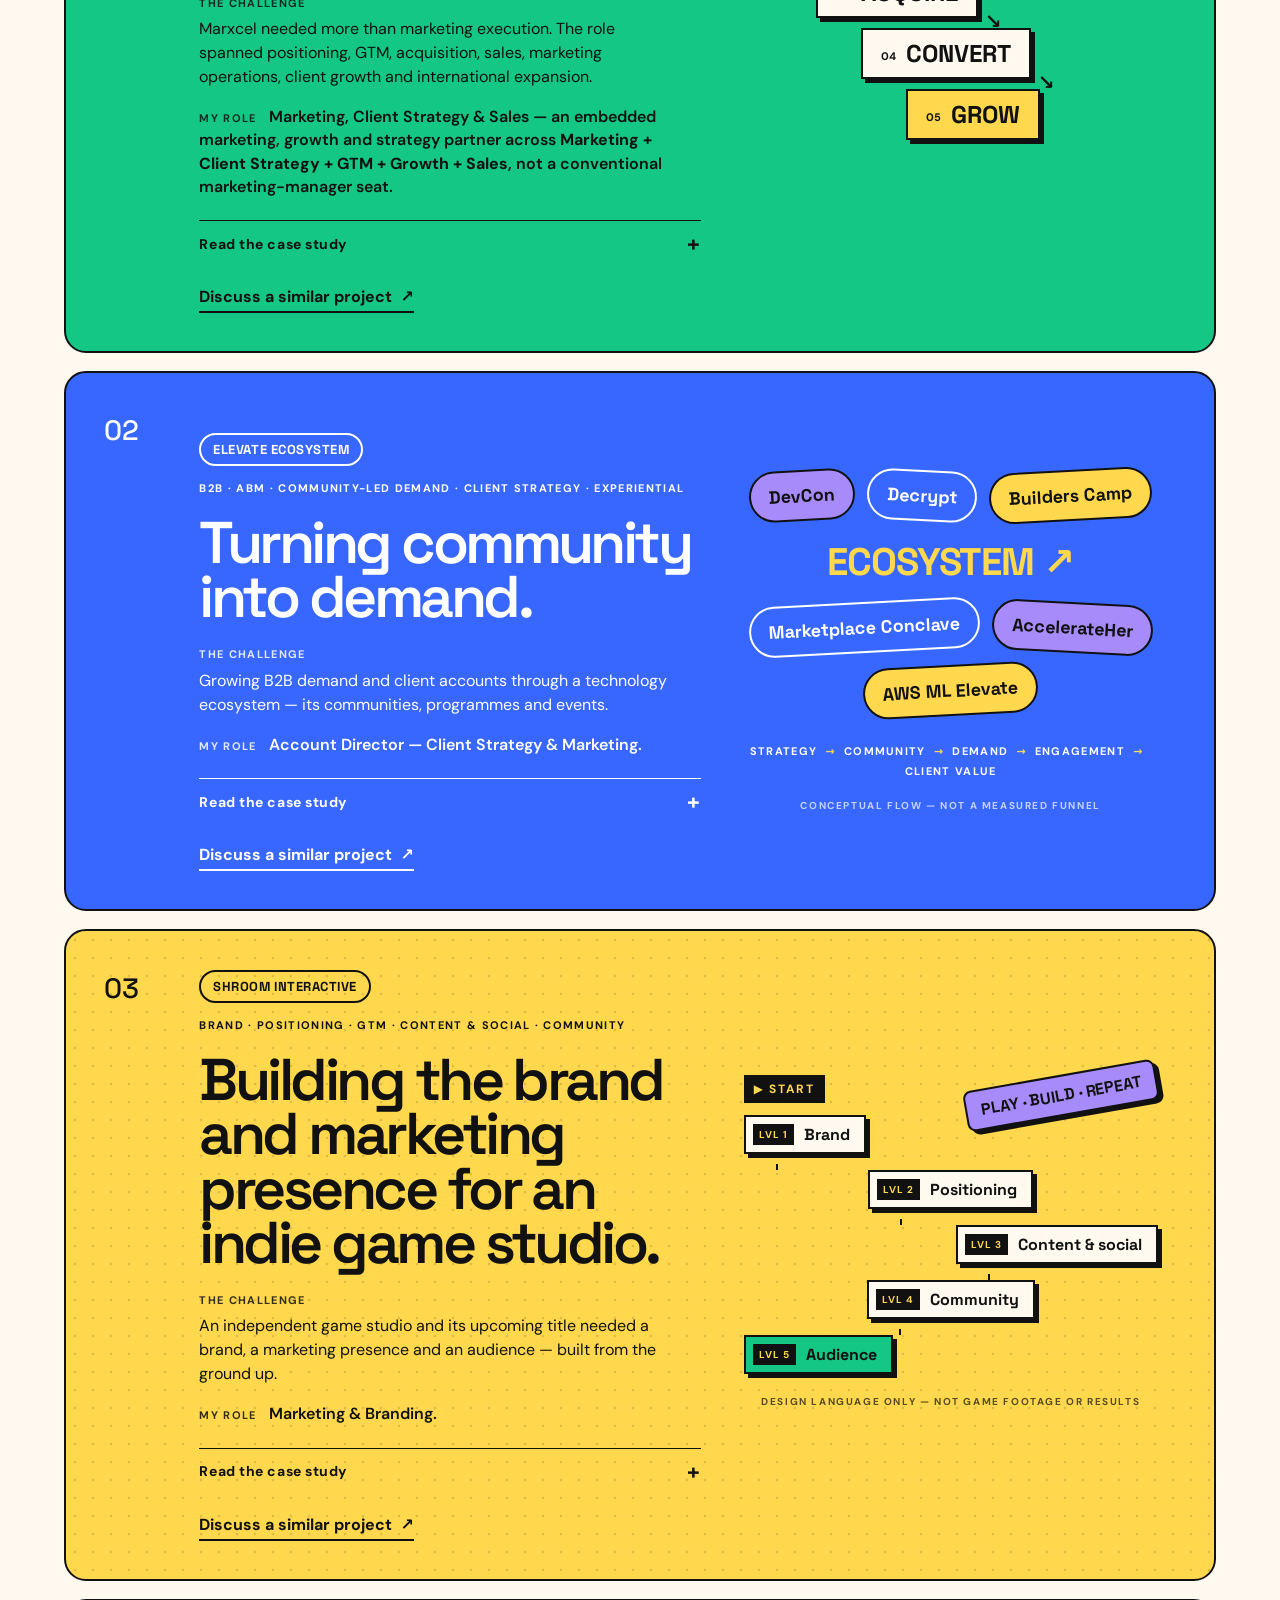
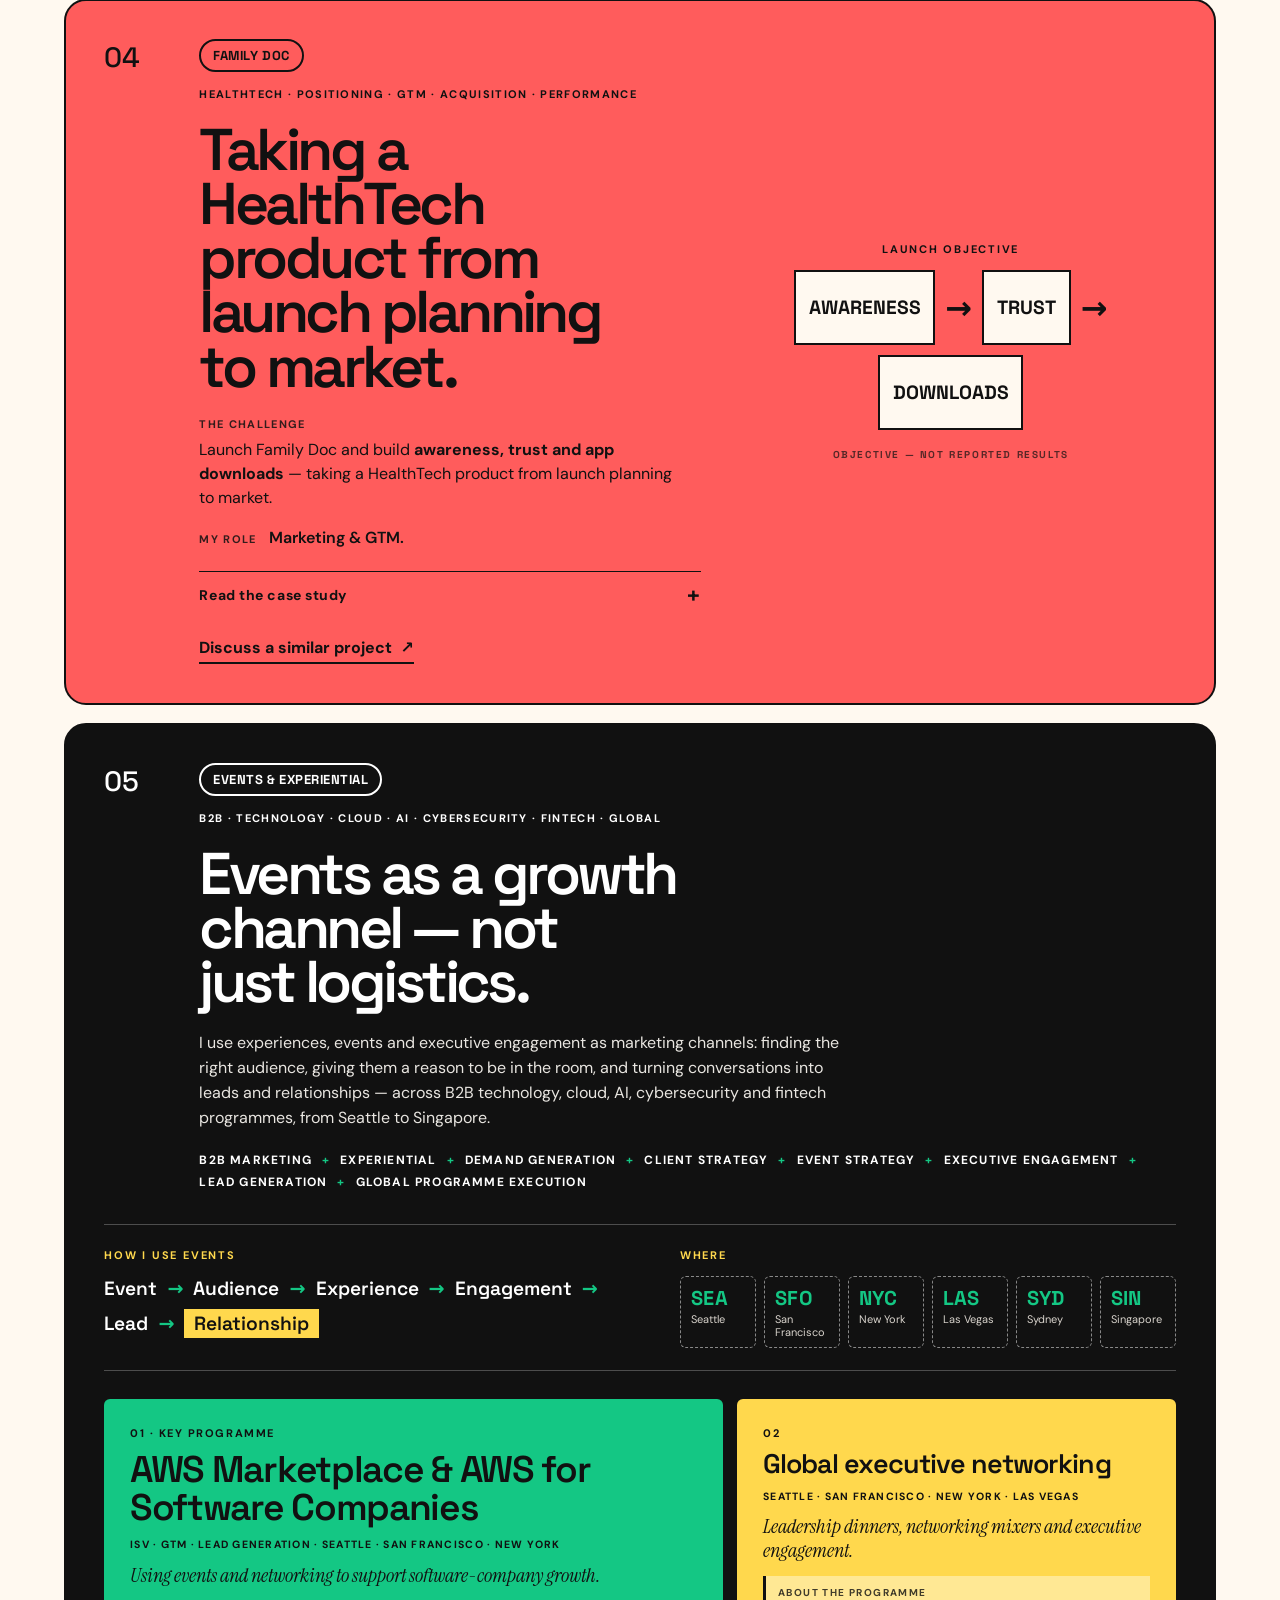
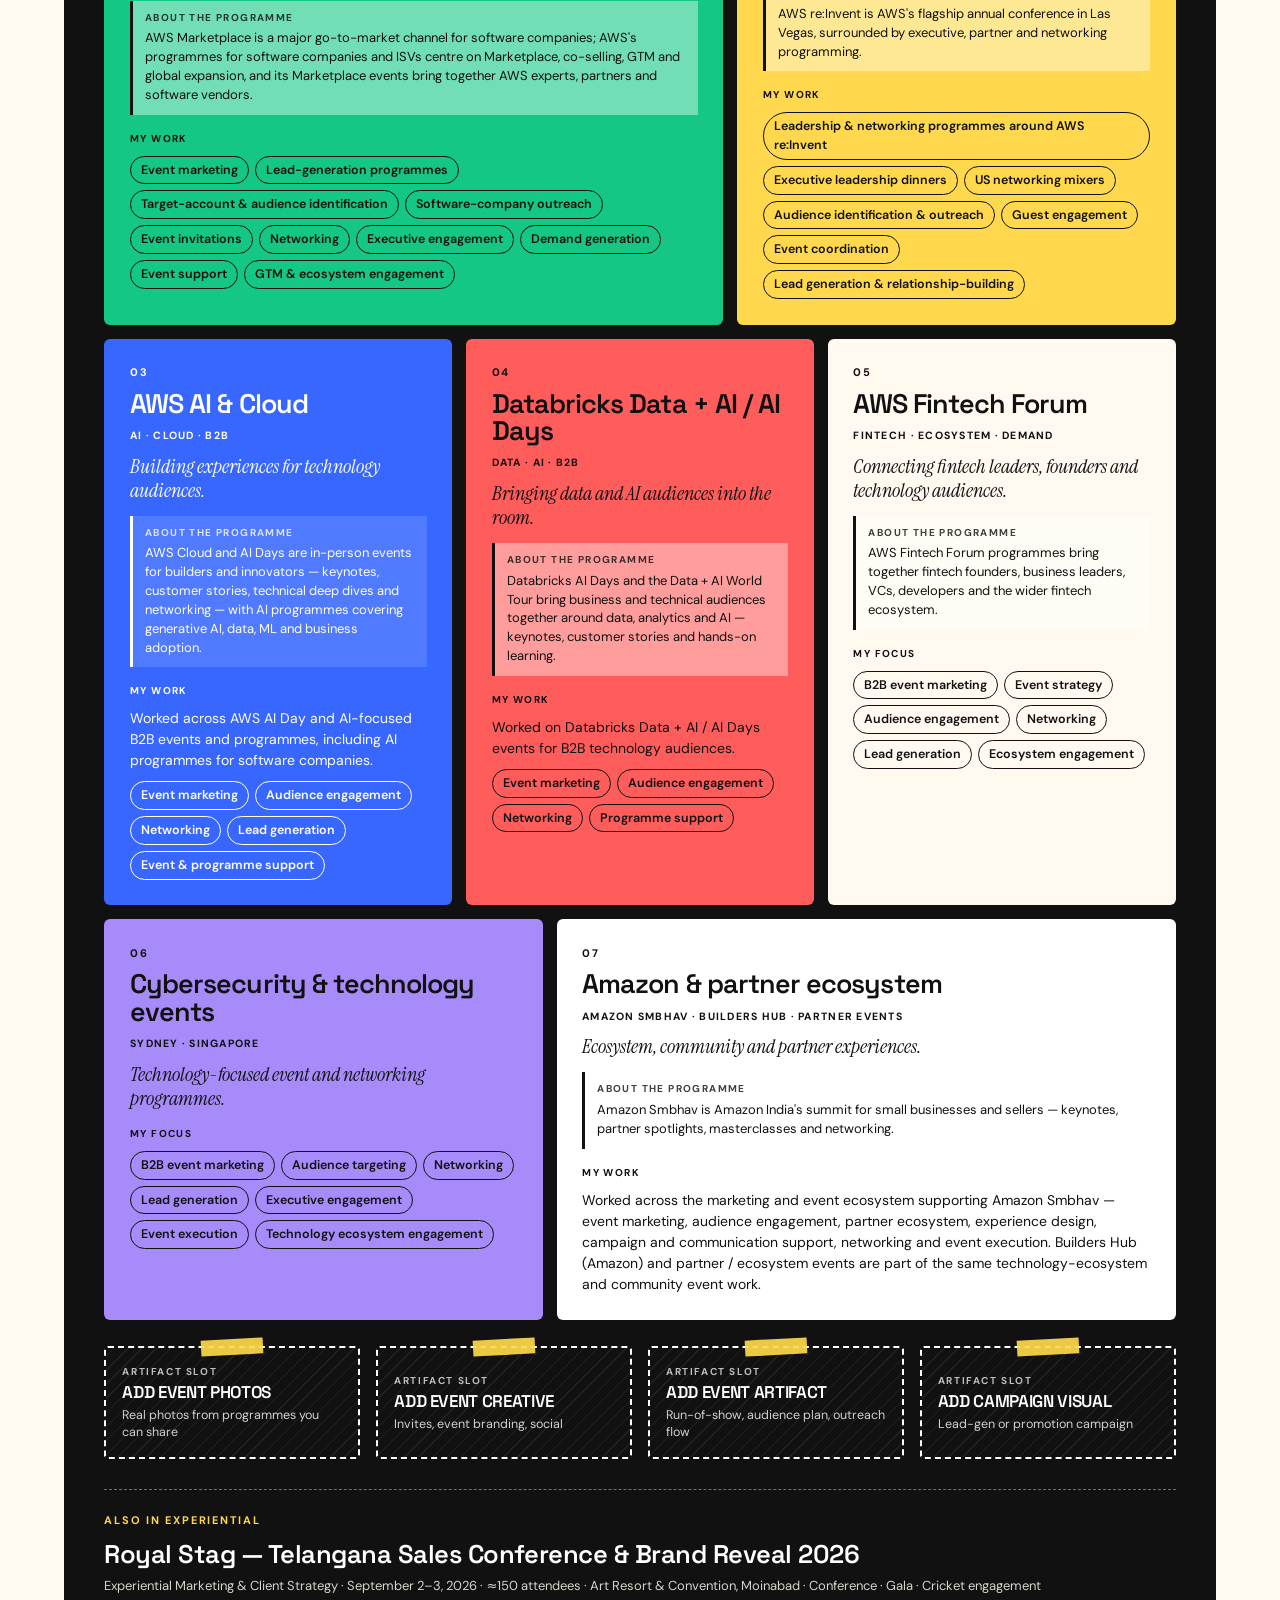
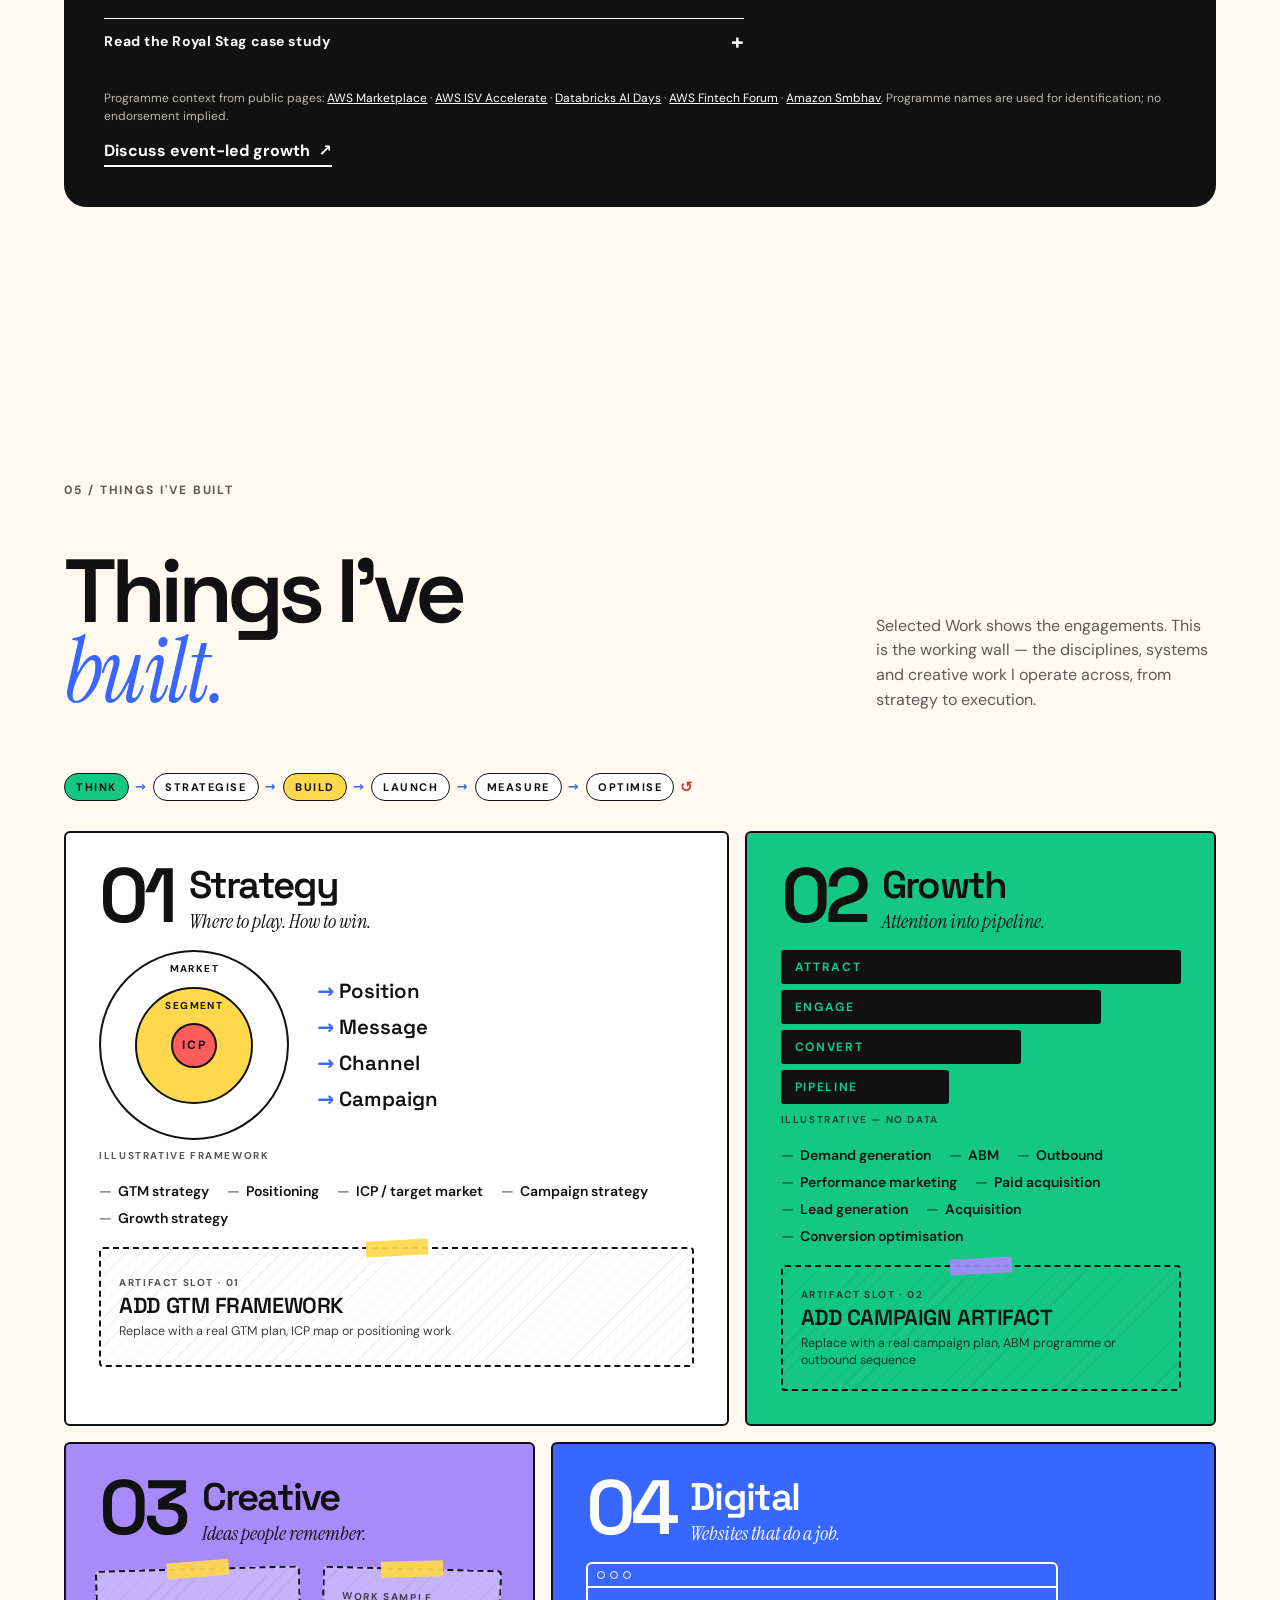
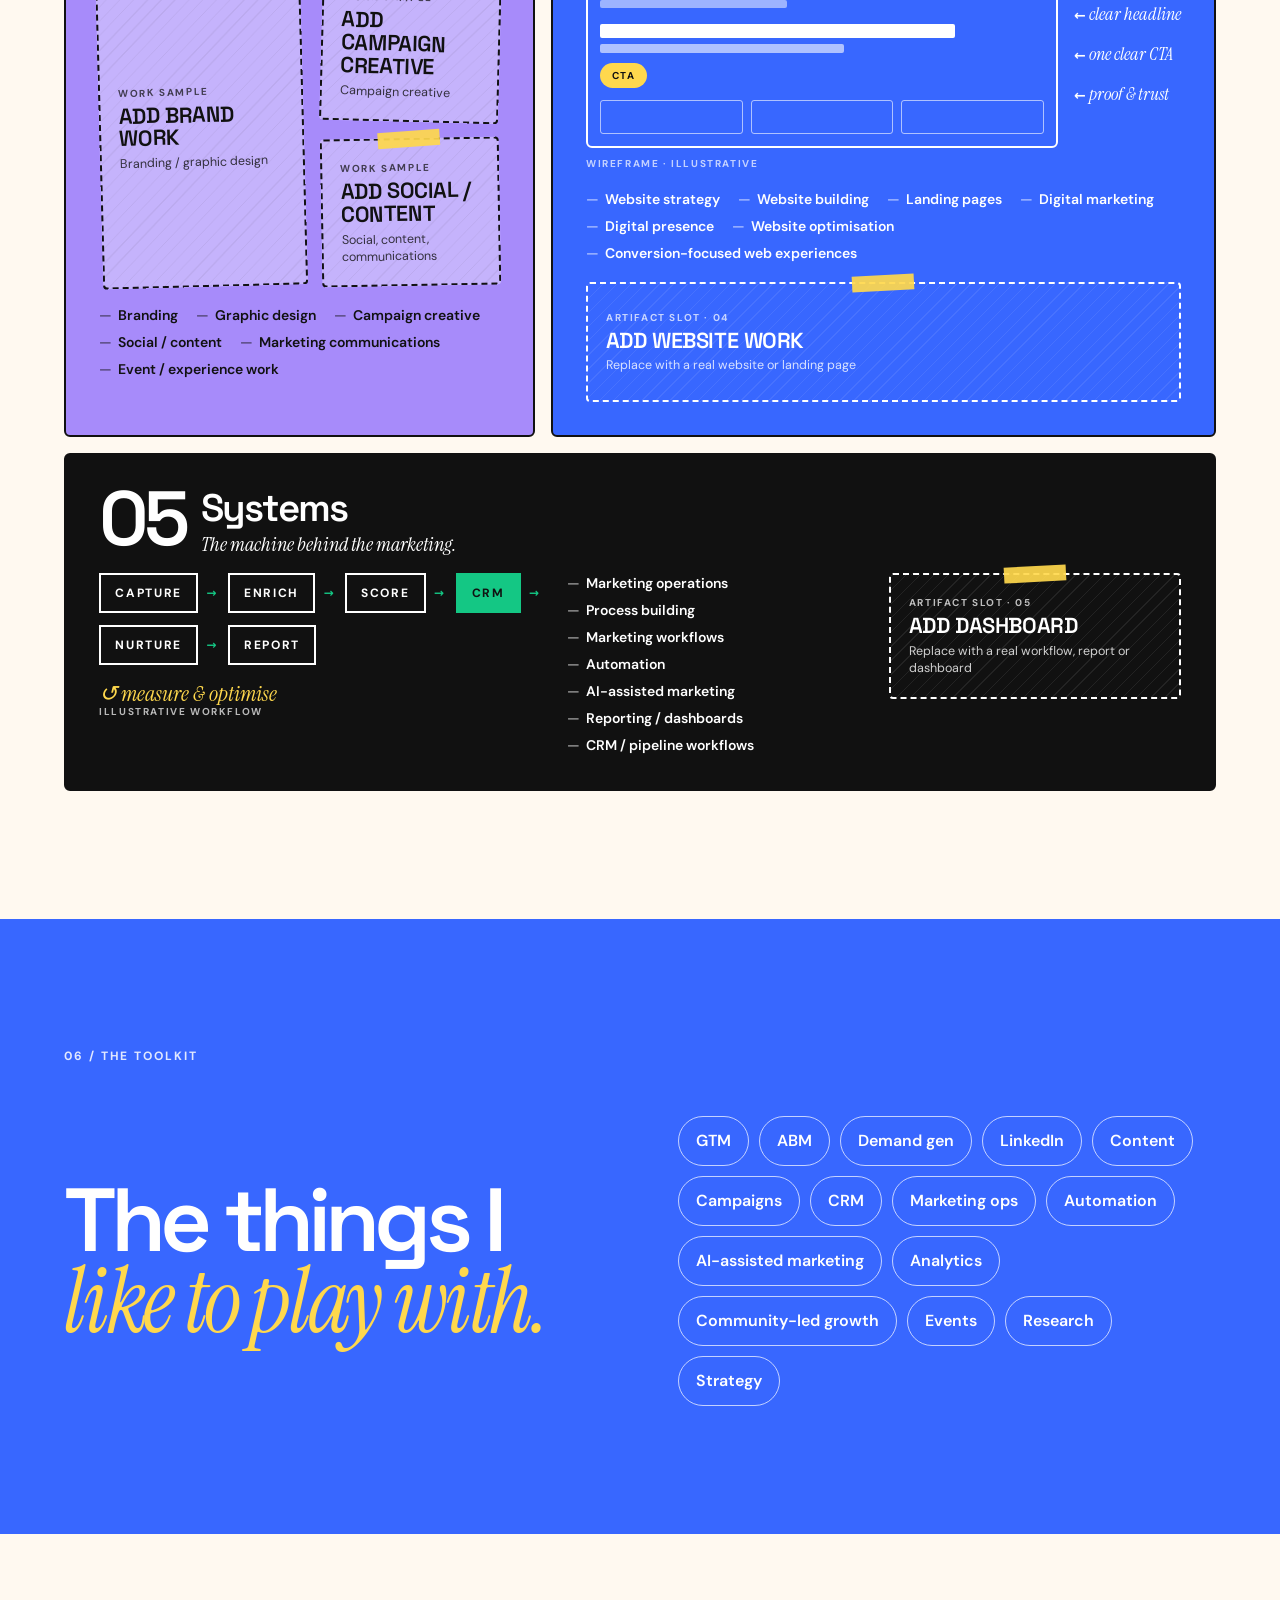
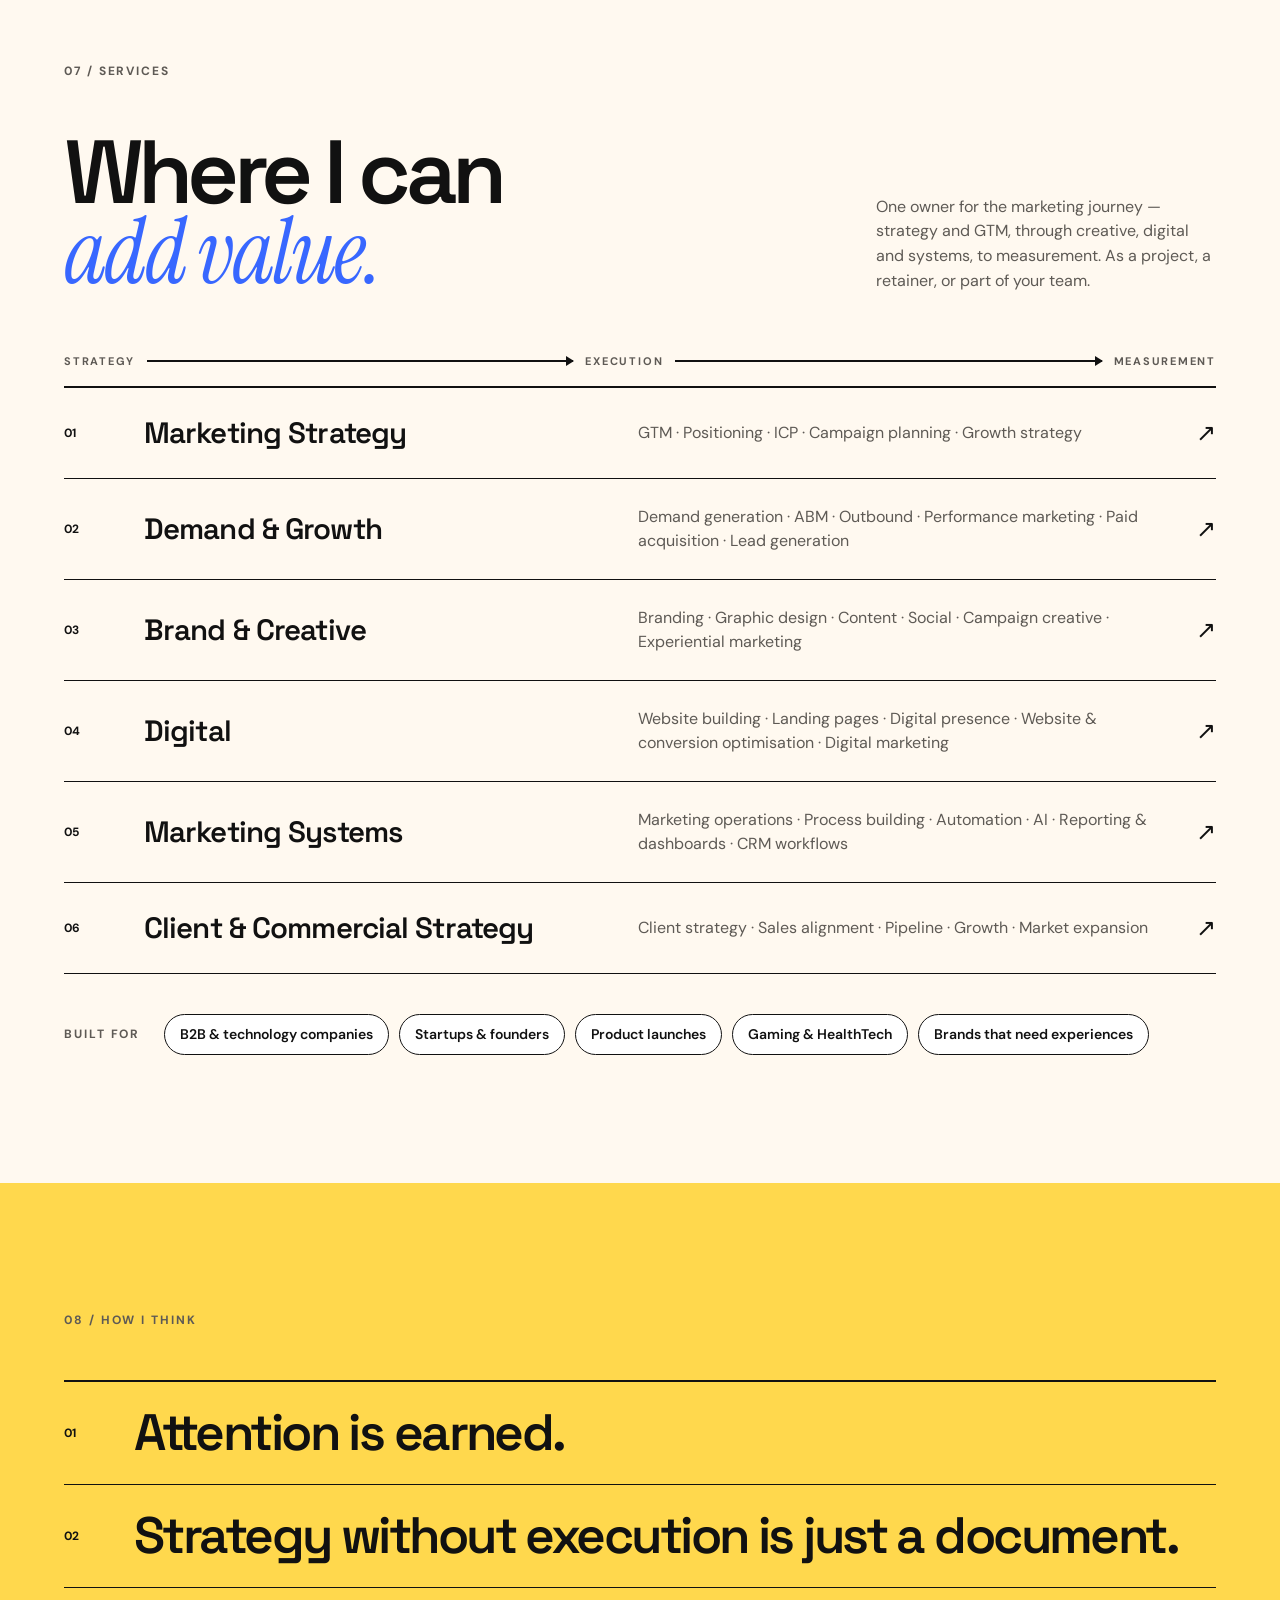
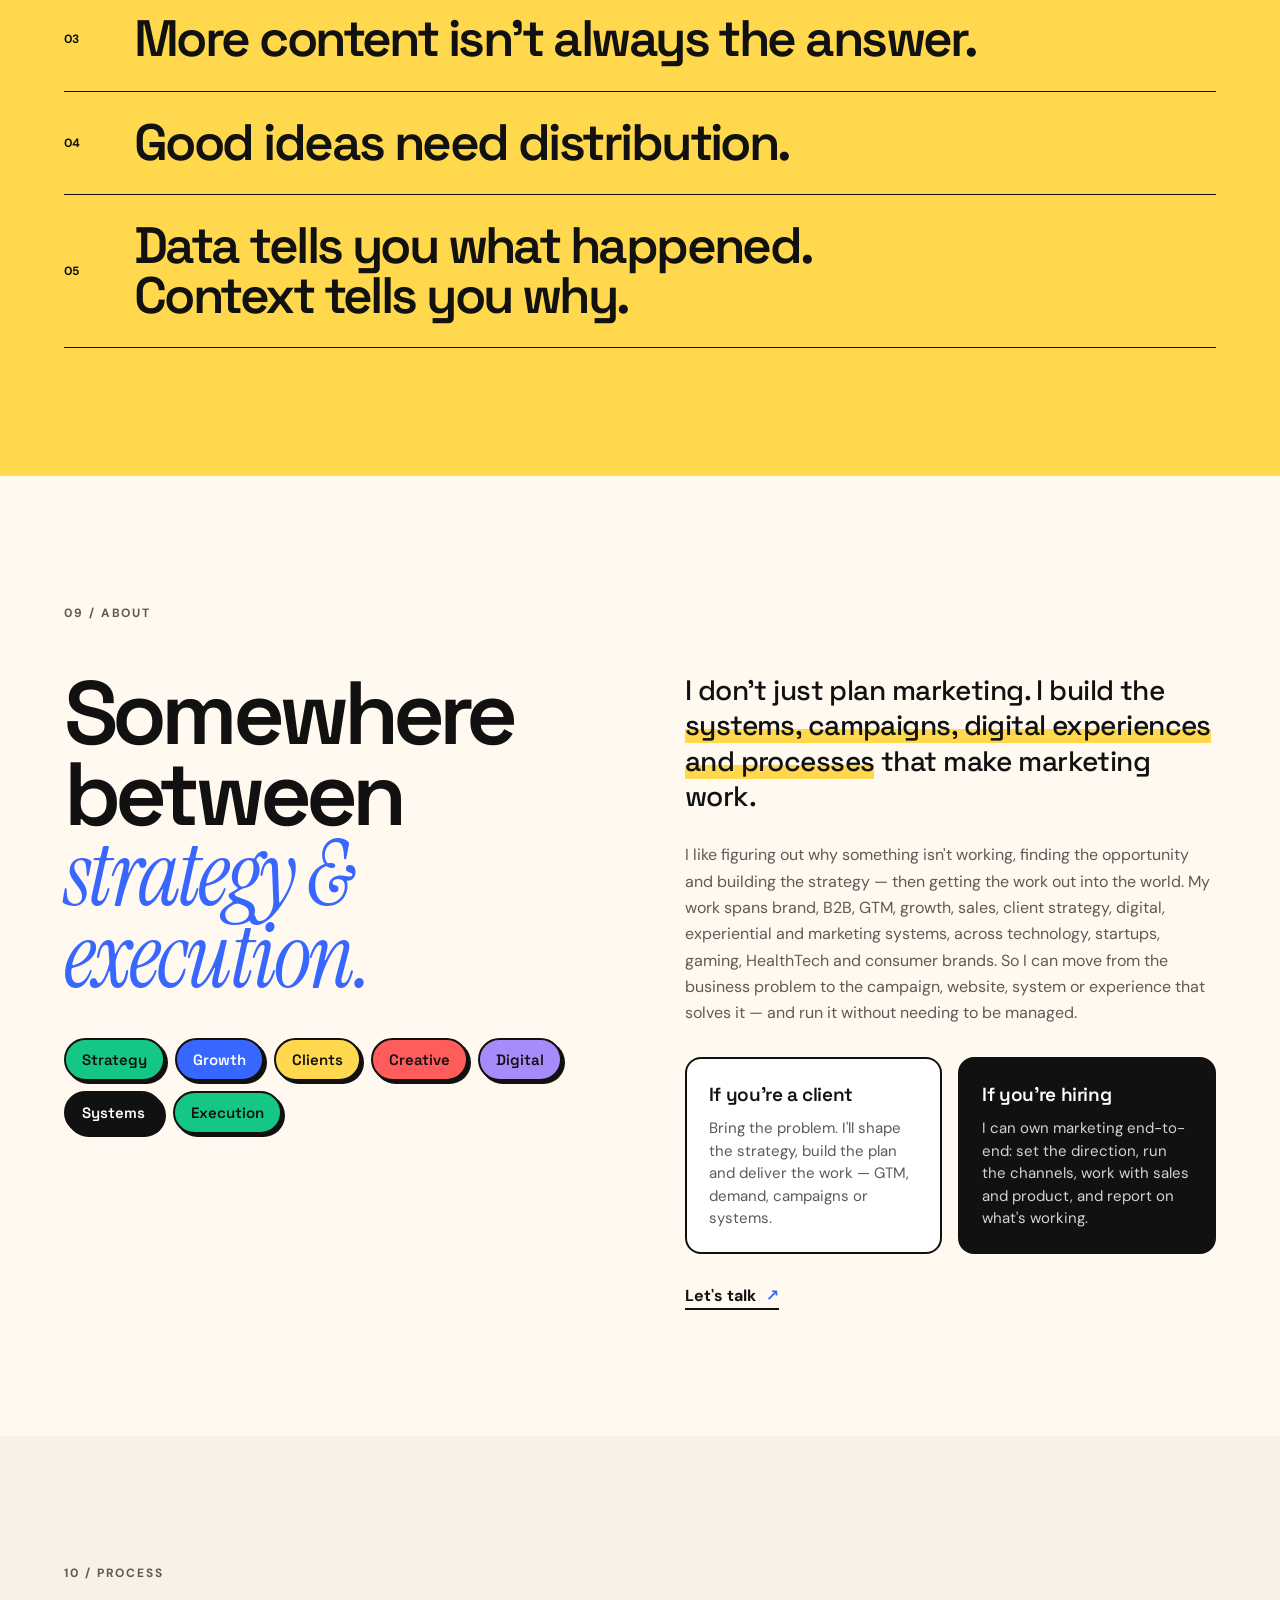
==== commit 00d599f3: "Fill AWS AI and Databricks role copy; tidy Events placeholders - Replace [ADD SPECIFIC ROLE DETAILS]" ====
--- a/index.html
+++ b/index.html
@@ -353,7 +353,7 @@
         <p class="pg-line">Using events and networking to support software-company growth.</p>
         <p class="pg-ctx"><span>About the programme</span>AWS Marketplace is a major go-to-market channel for software companies; AWS's programmes for software companies and ISVs centre on Marketplace, co-selling, GTM and global expansion, and its Marketplace events bring together AWS experts, partners and software vendors.</p>
         <p class="pg-k">My work</p>
-        <ul class="pg-role"><li>Event marketing</li><li>Lead-generation programmes</li><li>Audience targeting</li><li>Software-company outreach</li><li>Networking</li><li>Executive engagement</li><li>Demand generation</li><li>Event support</li><li>GTM &amp; ecosystem engagement</li></ul>
+        <ul class="pg-role"><li>Event marketing</li><li>Lead-generation programmes</li><li>Target-account &amp; audience identification</li><li>Software-company outreach</li><li>Event invitations</li><li>Networking</li><li>Executive engagement</li><li>Demand generation</li><li>Event support</li><li>GTM &amp; ecosystem engagement</li></ul>
       </section>
 
       <section class="pg pg-exec" aria-labelledby="pg-exec">
@@ -373,7 +373,8 @@
         <p class="pg-line">Building experiences for technology audiences.</p>
         <p class="pg-ctx"><span>About the programme</span>AWS Cloud and AI Days are in-person events for builders and innovators — keynotes, customer stories, technical deep dives and networking — with AI programmes covering generative AI, data, ML and business adoption.</p>
         <p class="pg-k">My work</p>
-        <p class="pg-text">Worked across AWS AI Day, AWS cloud- and AI-focused events and AWS AI programmes for software companies. <span class="todo">[ADD SPECIFIC ROLE DETAILS]</span></p>
+        <p class="pg-text">Worked across AWS AI Day and AI-focused B2B events and programmes, including AI programmes for software companies.</p>
+        <ul class="pg-role"><li>Event marketing</li><li>Audience engagement</li><li>Networking</li><li>Lead generation</li><li>Event &amp; programme support</li></ul>
       </section>
 
       <section class="pg pg-dbx" aria-labelledby="pg-dbx">
@@ -383,7 +384,8 @@
         <p class="pg-line">Bringing data and AI audiences into the room.</p>
         <p class="pg-ctx"><span>About the programme</span>Databricks AI Days and the Data + AI World Tour bring business and technical audiences together around data, analytics and AI — keynotes, customer stories and hands-on learning.</p>
         <p class="pg-k">My work</p>
-        <p class="pg-text">Building B2B event experiences around data, AI and technology audiences. <span class="todo">[ADD SPECIFIC ROLE DETAILS]</span></p>
+        <p class="pg-text">Worked on Databricks Data + AI / AI Days events for B2B technology audiences.</p>
+        <ul class="pg-role"><li>Event marketing</li><li>Audience engagement</li><li>Networking</li><li>Programme support</li></ul>
       </section>
 
       <section class="pg pg-fin" aria-labelledby="pg-fin">
